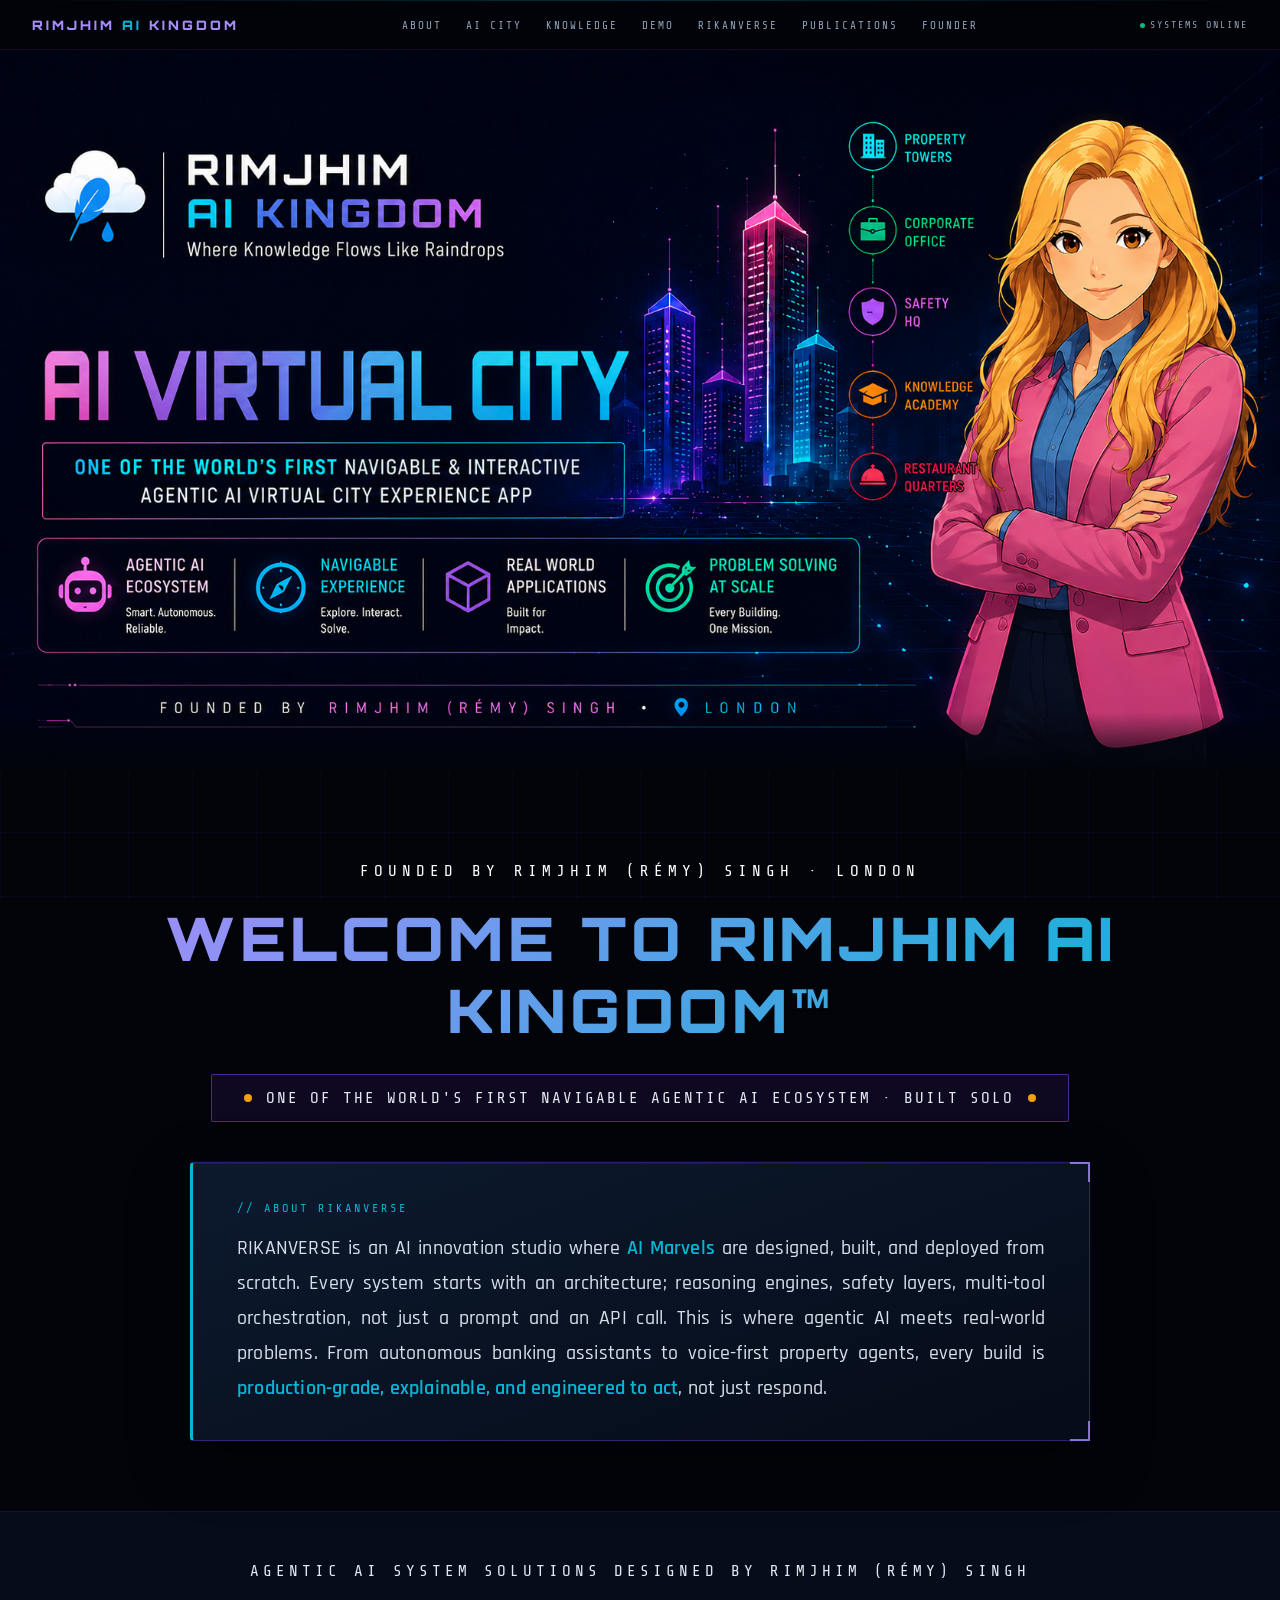
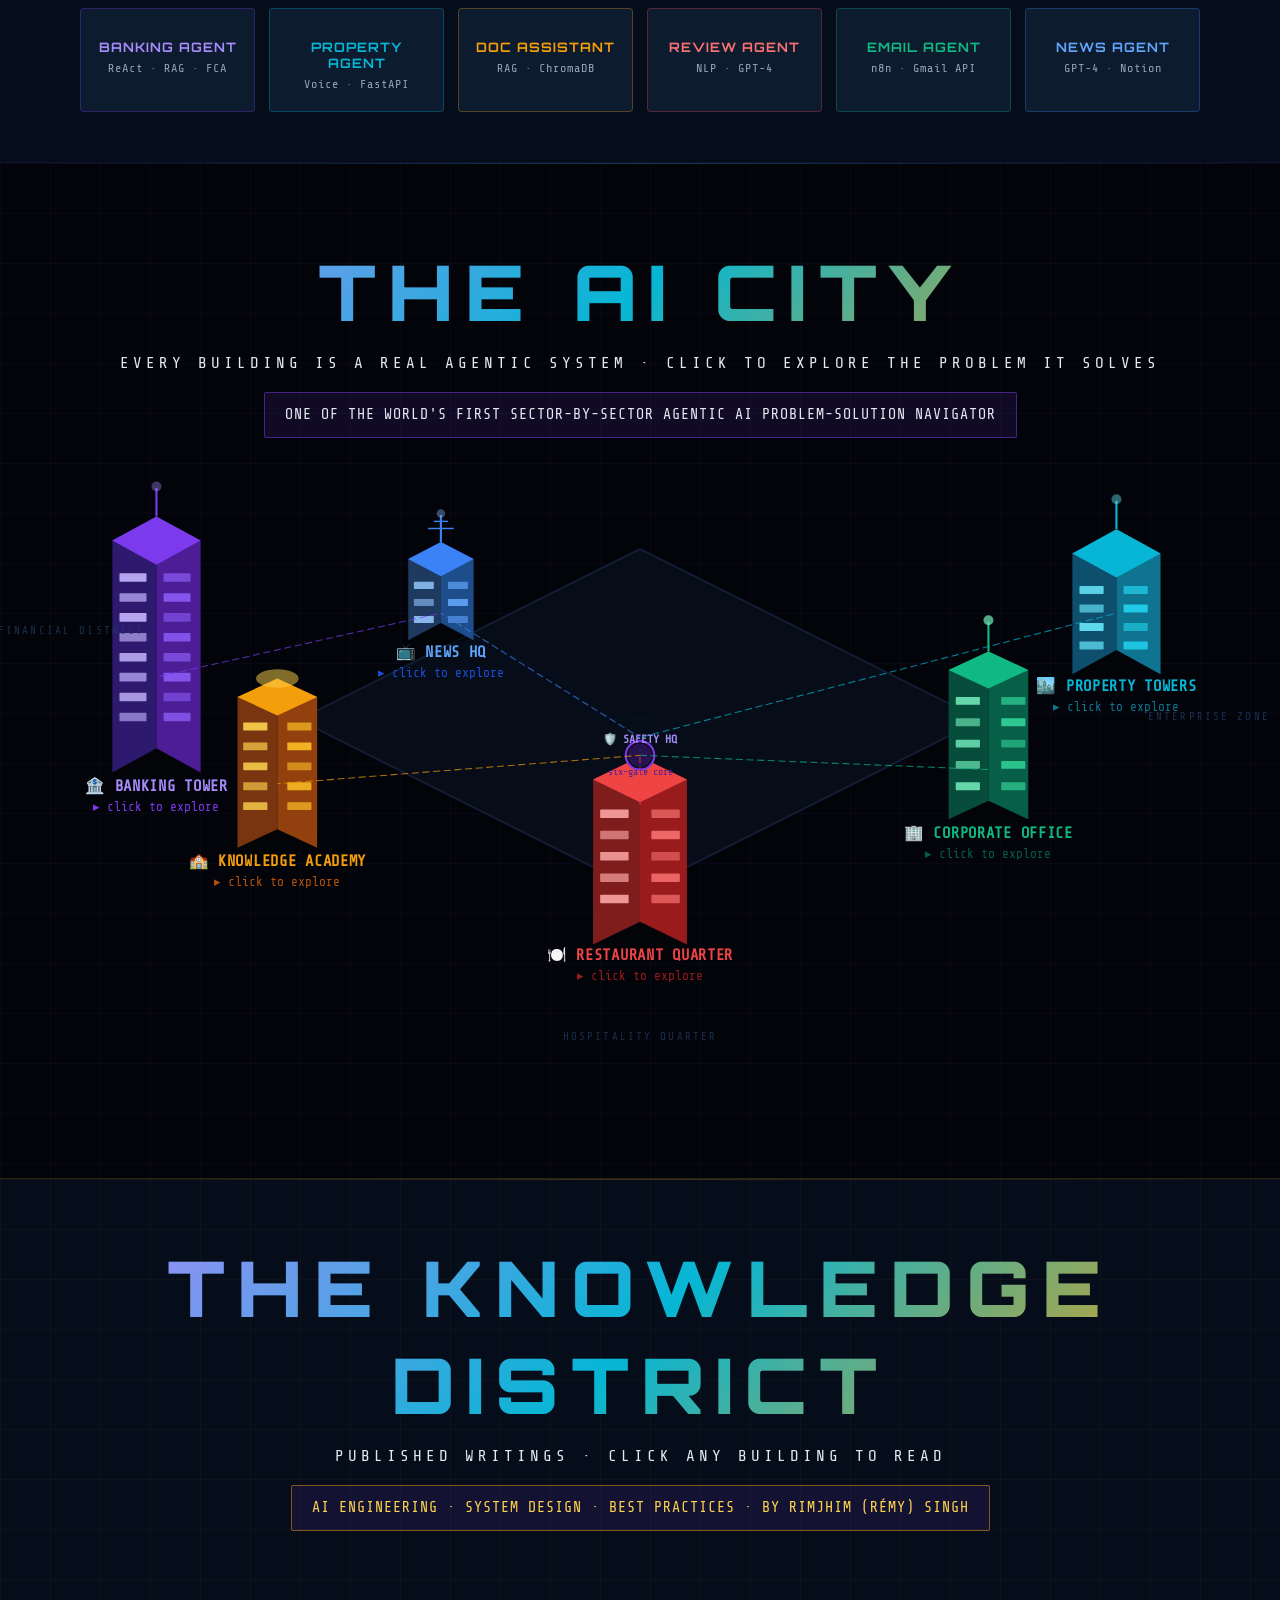
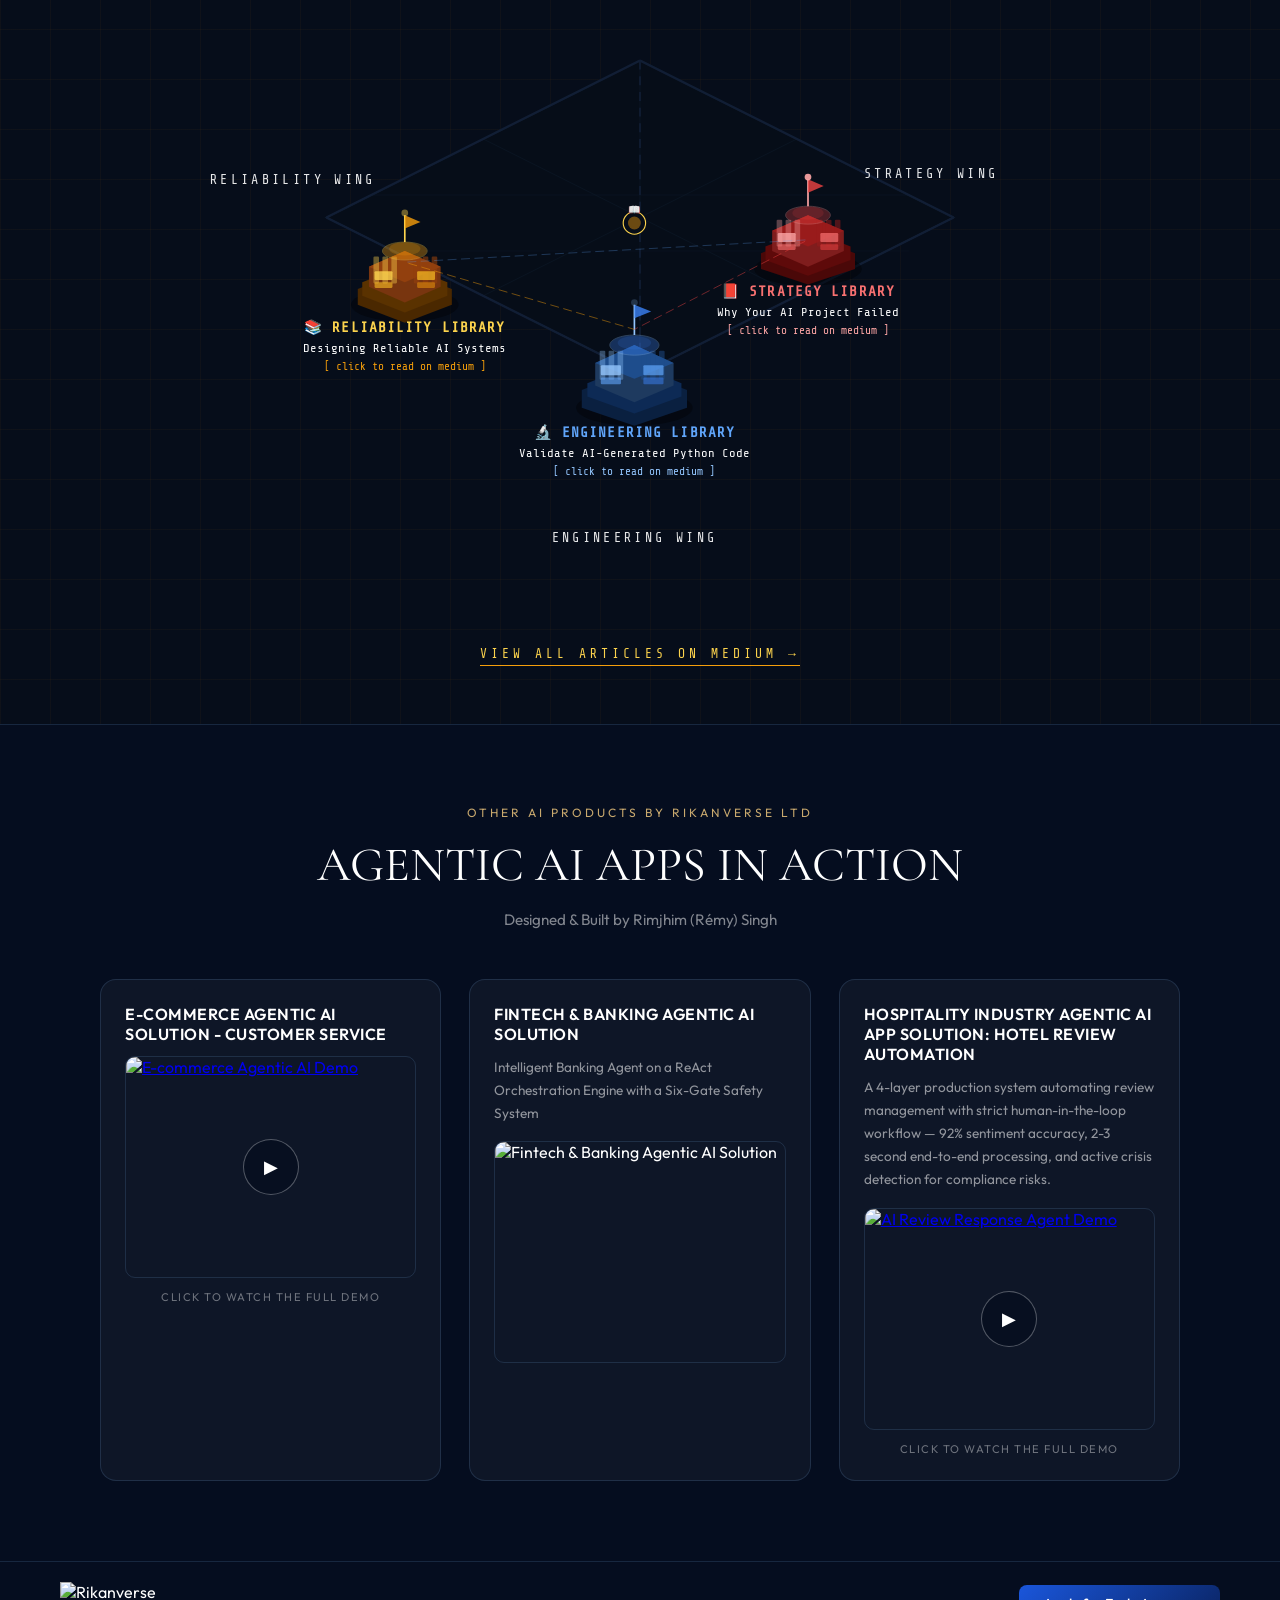
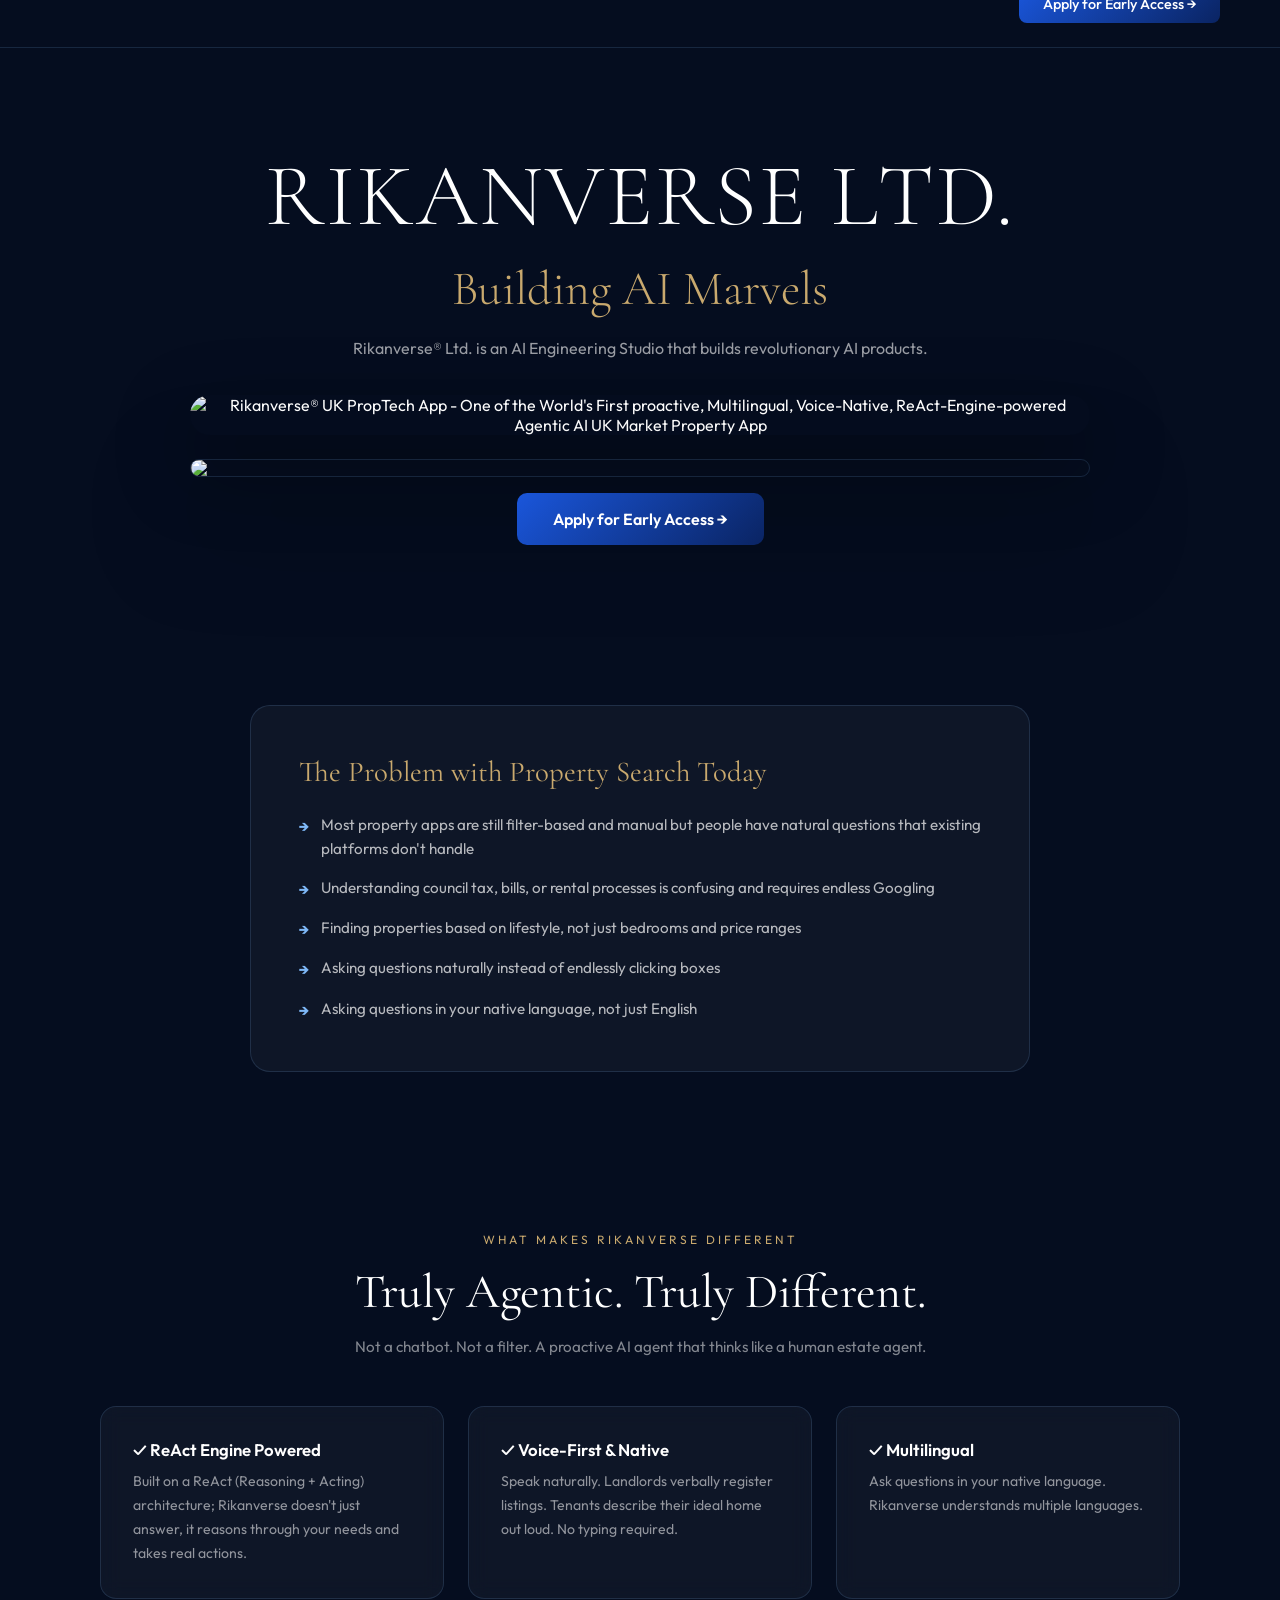
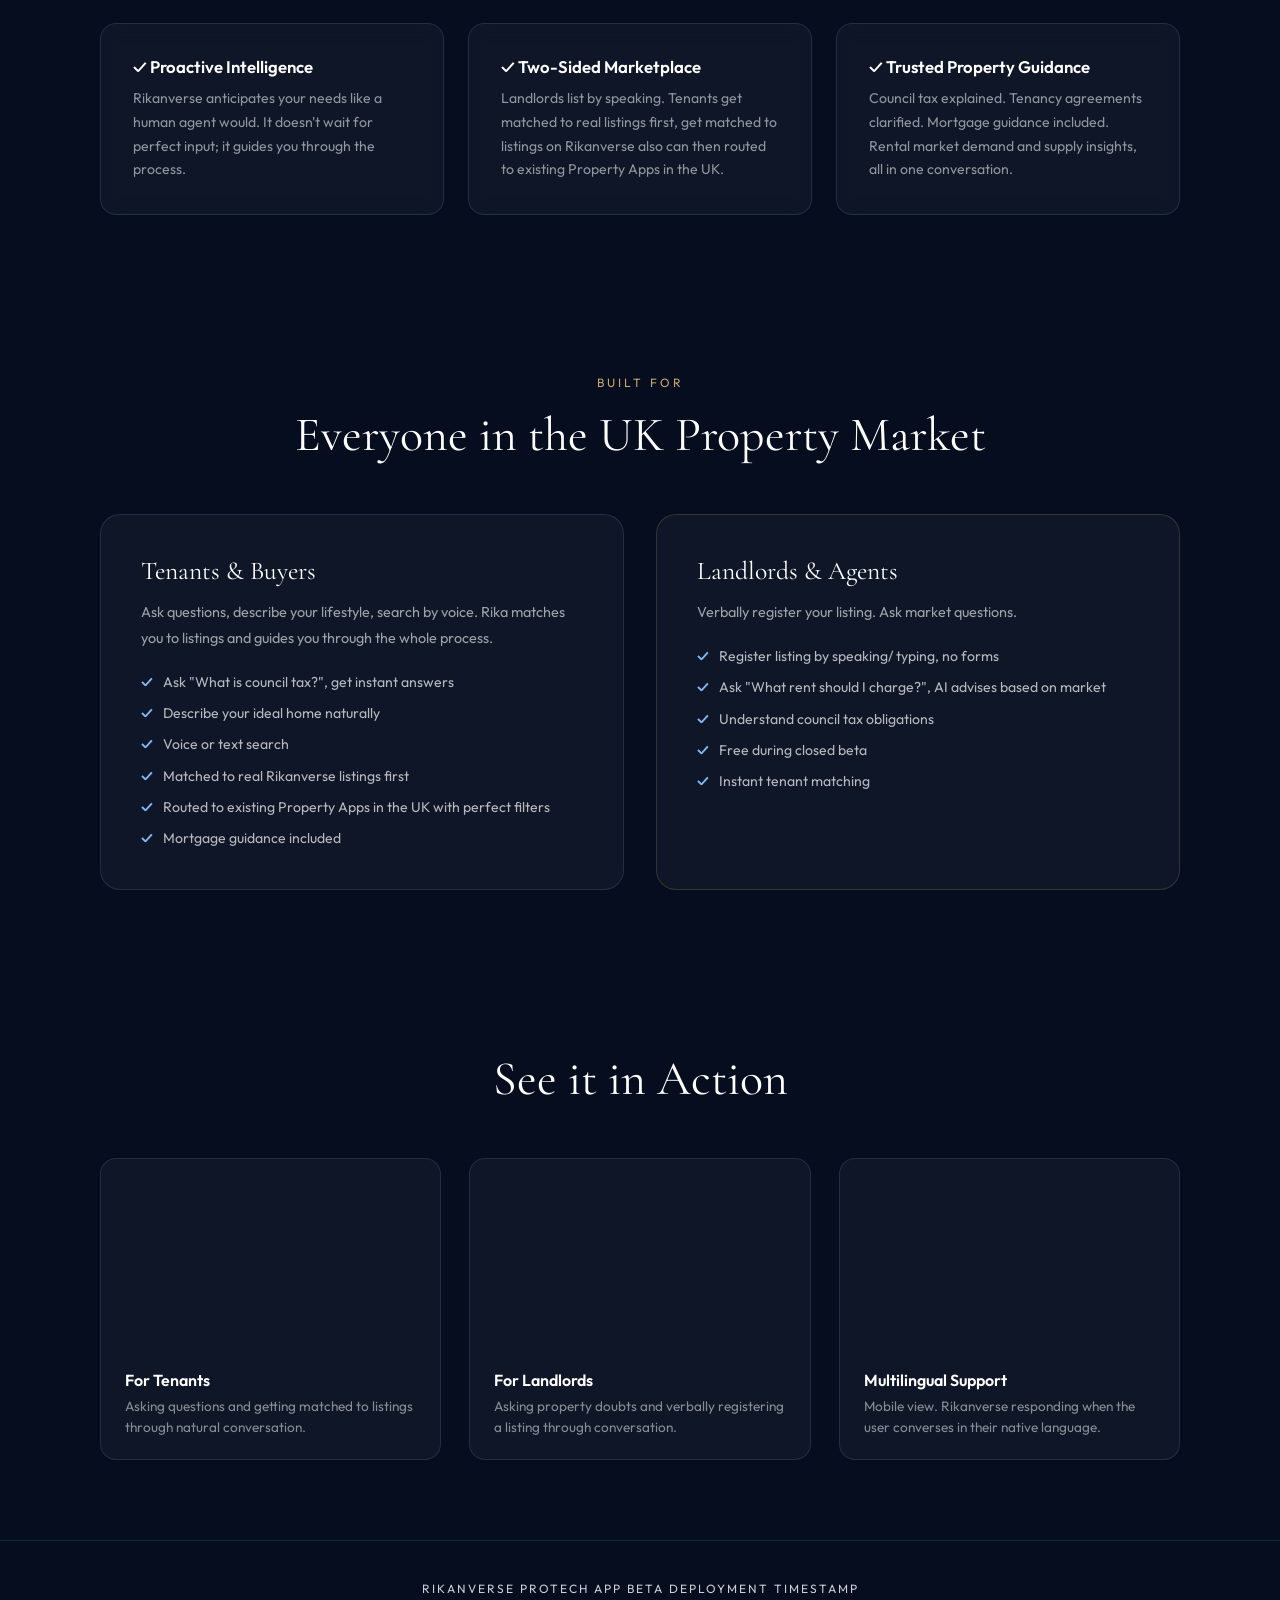
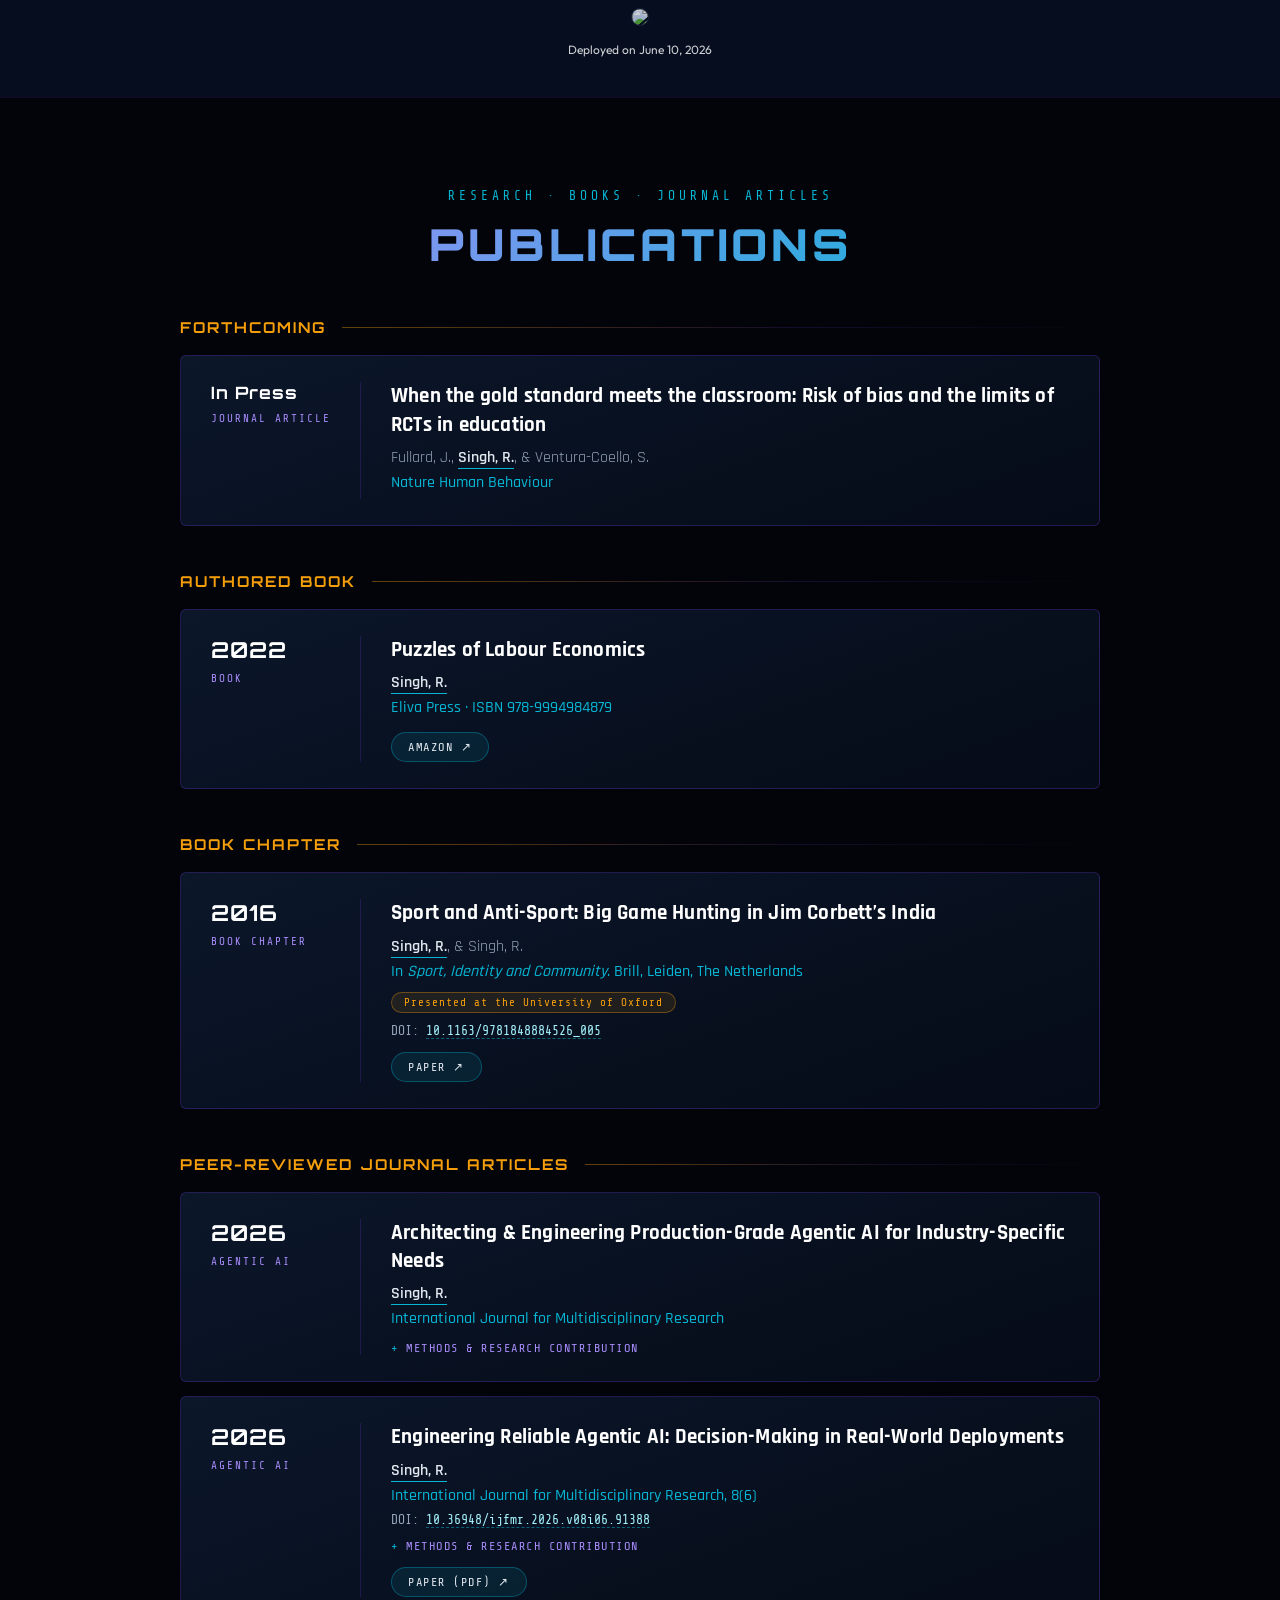
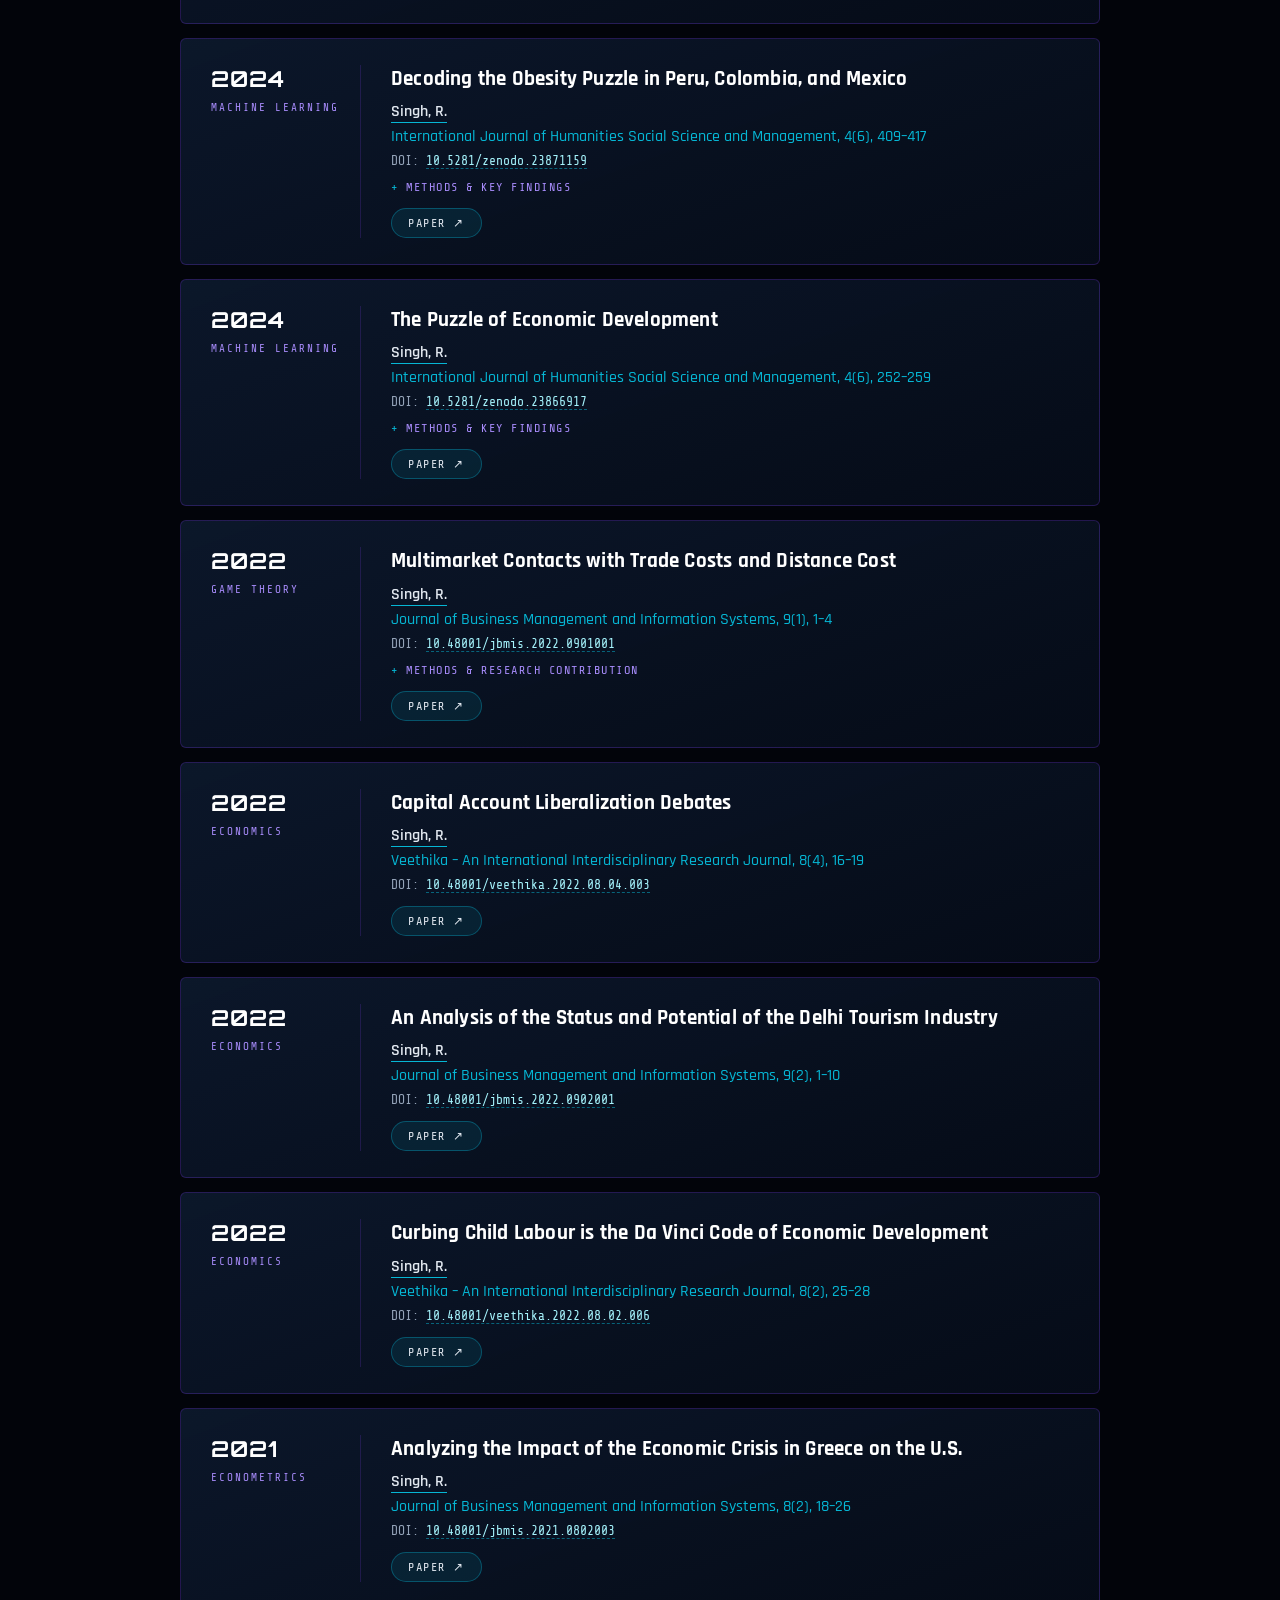
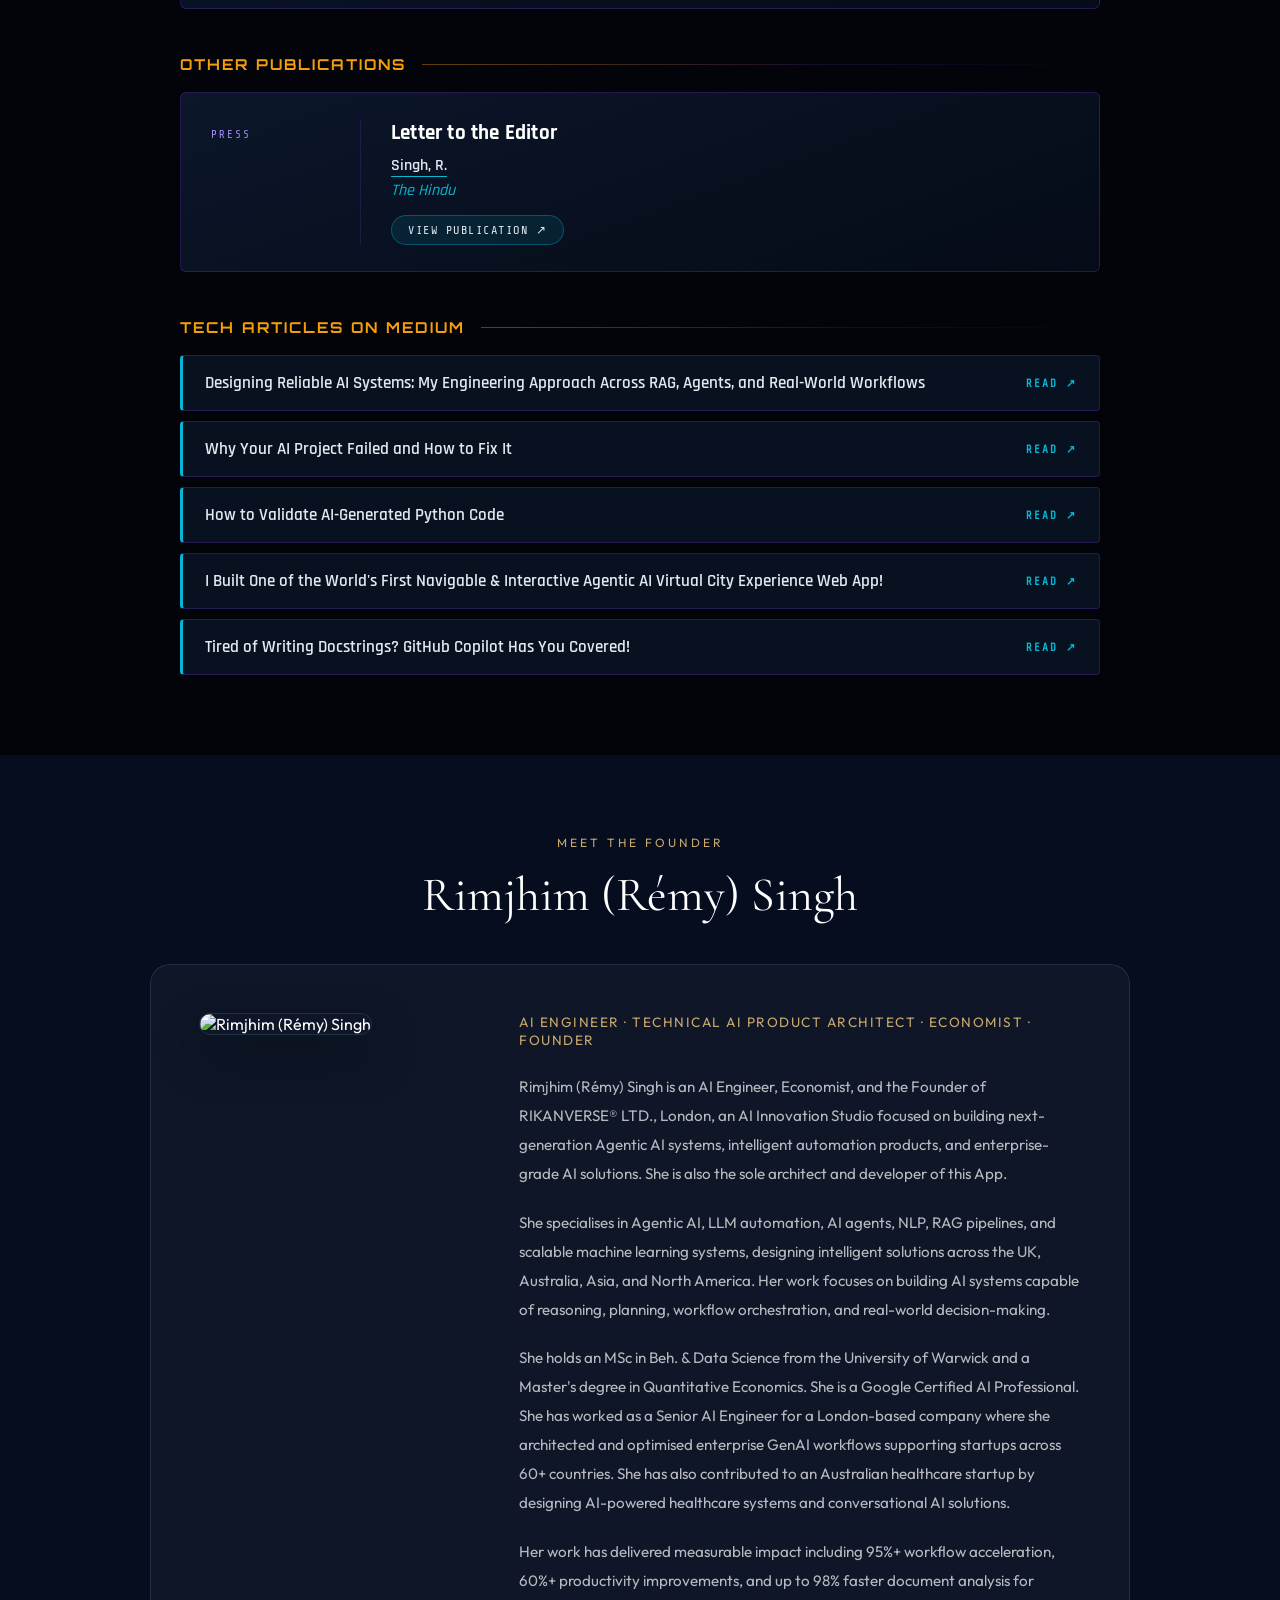
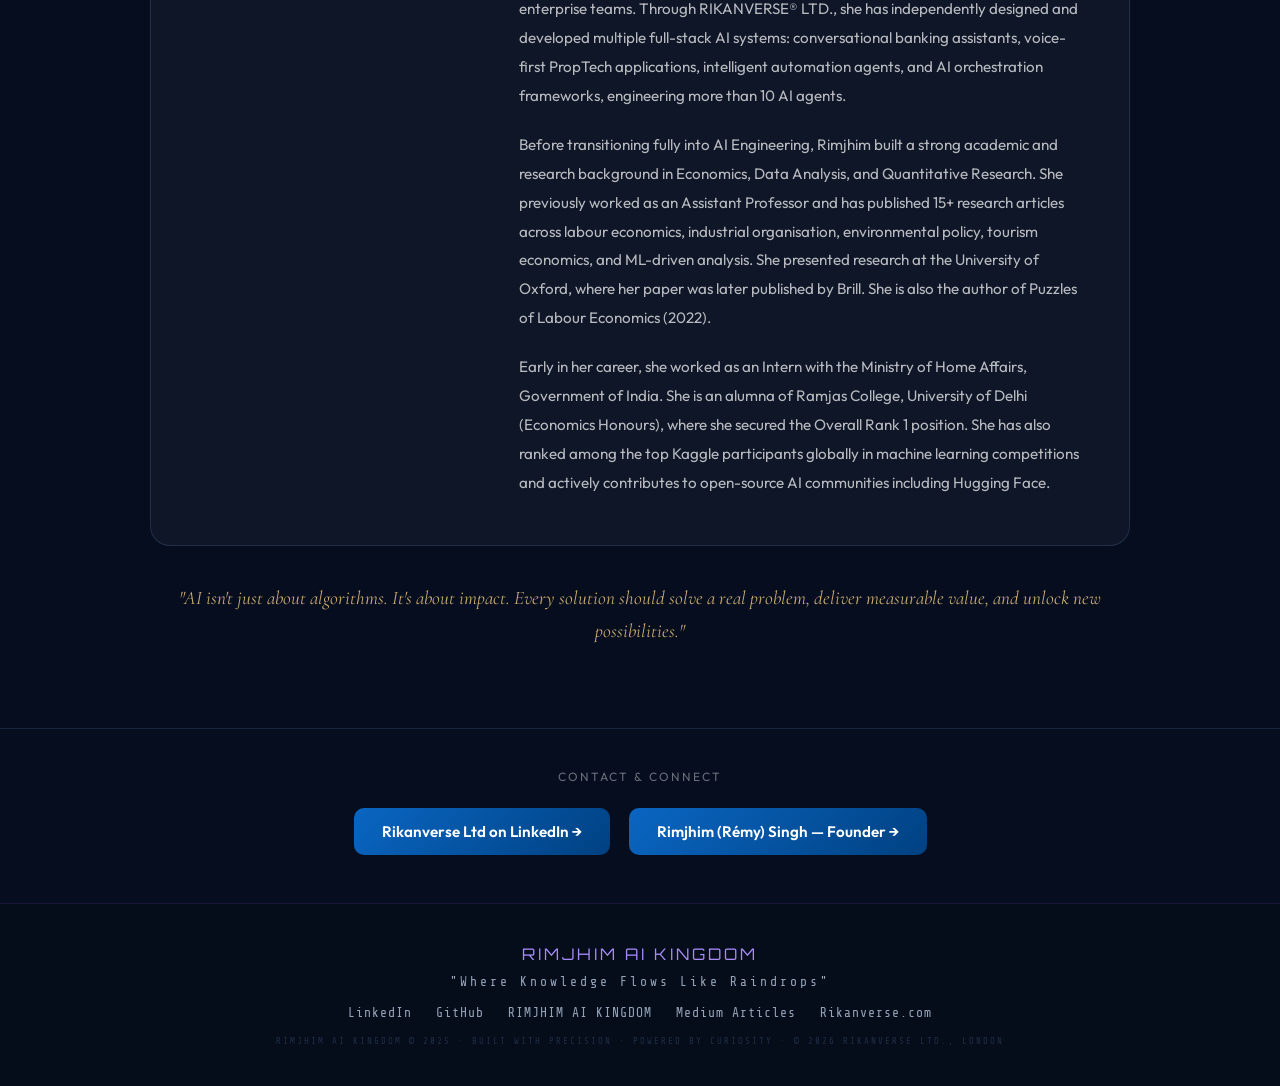
==== index.html @ 29397cad "Update index.html" ====
<!DOCTYPE html>
<html lang="en">
<head>
<script async src="https://www.googletagmanager.com/gtag/js?id=G-683D6SH4YB"></script>
<script>window.dataLayer=window.dataLayer||[];function gtag(){dataLayer.push(arguments);}gtag('js',new Date());gtag('config','G-683D6SH4YB');</script>
<meta charset="UTF-8">
<meta name="viewport" content="width=device-width, initial-scale=1.0">
<meta name="description" content="RIMJHIM AI KINGDOM — One of the World's First Navigable Agentic AI Ecosystem. Built by Rimjhim (Rémy) Singh, London.">
<meta name="keywords" content="AI Engineer, Agentic AI, LLM, RAG, AI Agents, London, ReAct">
<meta name="author" content="Rimjhim Singh">
<!-- Open Graph / Link Preview -->
<meta property="og:type" content="website">
<meta property="og:url" content="https://rimjhimaikingdom.com">
<meta property="og:title" content="RIMJHIM AI KINGDOM | One of the World's First Navigable Agentic AI Ecosystem">
<meta property="og:description" content="One of the World's First Sector-by-Sector Agentic AI Problem-Solution Navigator. Built solo by Rimjhim (Rémy) Singh, London.">
<meta property="og:image" content="https://rimjhimaikingdom.com/banner2.png">
<meta property="og:image:width" content="1200">
<meta property="og:image:height" content="630">
<!-- Twitter Card -->
<meta name="twitter:card" content="summary_large_image">
<meta name="twitter:title" content="RIMJHIM AI KINGDOM | One of the World's First Navigable Agentic AI Ecosystem">
<meta name="twitter:description" content="One of the First World's First Sector-by-Sector Agentic AI Problem-Solution Navigator. Built solo by Rimjhim (Rémy) Singh, London.">
<meta name="twitter:image" content="https://rimjhimaikingdom.com/banner2.png">
<title>RIMJHIM AI KINGDOM | One of the First World's First Navigable Agentic AI Ecosystem</title>
<link rel="preconnect" href="https://fonts.googleapis.com">
<link rel="preconnect" href="https://fonts.gstatic.com" crossorigin>
<link href="https://fonts.googleapis.com/css2?family=Orbitron:wght@400;700;900&family=Rajdhani:wght@300;400;500;600&family=Share+Tech+Mono&display=swap" rel="stylesheet">
<link href="https://fonts.googleapis.com/css2?family=Cormorant+Garamond:wght@300;400;600&family=Outfit:wght@300;400;500;600;700&display=swap" rel="stylesheet">
<style>
:root {
  --void:#02040a; --deep:#060d1a; --surface:#0d1b2e; --panel:#0f1e35;
  --accent:#7c3aed; --accent2:#06b6d4; --accent3:#f59e0b;
  --glow:#a78bfa; --success:#10b981; --danger:#ef4444;
  --text:#ffffff; --muted:#94a3b8; --border:rgba(124,58,237,.2);
  --grid:rgba(124,58,237,.06);
}
*{margin:0;padding:0;box-sizing:border-box;}
html{scroll-behavior:smooth;}
body{background:var(--void);color:var(--text);font-family:'Rajdhani',sans-serif;overflow-x:hidden;cursor:default;}

/* ── SCROLLBAR ── */
::-webkit-scrollbar{width:3px;}
::-webkit-scrollbar-thumb{background:var(--accent);border-radius:2px;}

/* ── SCANLINE ── */
.scanline{position:fixed;top:0;left:0;right:0;height:1px;background:linear-gradient(90deg,transparent,var(--accent2),transparent);opacity:.25;z-index:999;pointer-events:none;animation:scan 10s linear infinite;}
@keyframes scan{from{top:0}to{top:100%}}

/* ── GRID OVERLAY ── */
.grid-overlay{position:fixed;top:0;left:0;width:100%;height:100%;background-image:linear-gradient(var(--grid) 1px,transparent 1px),linear-gradient(90deg,var(--grid) 1px,transparent 1px);background-size:64px 64px;z-index:0;pointer-events:none;}

/* ── NAV ── */
nav{position:fixed;top:0;left:0;right:0;z-index:100;padding:14px 32px;display:flex;align-items:center;justify-content:space-between;background:rgba(2,4,10,.92);border-bottom:1px solid rgba(124,58,237,.15);backdrop-filter:blur(8px);}
.nav-logo{font-family:'Orbitron',monospace;font-size:13px;font-weight:900;letter-spacing:3px;color:var(--glow);text-decoration:none;}
.nav-logo span{color:var(--accent2);}
.nav-links{display:flex;gap:24px;list-style:none;}
.nav-links a{font-family:'Share Tech Mono',monospace;font-size:11px;letter-spacing:2px;color:var(--muted);text-decoration:none;transition:color .2s;}
.nav-links a:hover{color:var(--accent2);}
.nav-status{font-family:'Share Tech Mono',monospace;font-size:10px;color:var(--muted);letter-spacing:2px;}
.dot{display:inline-block;width:5px;height:5px;background:var(--success);border-radius:50%;margin-right:5px;animation:blink 2s infinite;}
@keyframes blink{0%,100%{opacity:1}50%{opacity:.3}}

/* ── HERO BANNER ── */
.hero{position:relative;margin-top:52px;width:100%;overflow:hidden;z-index:1;}
.hero img{width:100%;height:auto;display:block;}
.hero-overlay{position:absolute;bottom:0;left:0;right:0;height:60px;background:linear-gradient(transparent,var(--void));}

/* ── BASE ── */
.section{position:relative;z-index:10;padding:80px 0;}
.container{max-width:1200px;margin:0 auto;padding:0 40px;}

/* ── INTRO ── */
.intro-section{background:var(--void);padding:90px 0 70px;}
.intro-eyebrow{font-family:'Share Tech Mono',monospace;font-size:16px;letter-spacing:5px;color:#ffffff;text-align:center;margin-bottom:22px;}
.intro-title{font-family:'Orbitron',monospace;font-size:clamp(32px,5vw,60px);font-weight:900;letter-spacing:4px;text-align:center;background:linear-gradient(135deg,var(--glow),var(--accent2));-webkit-background-clip:text;-webkit-text-fill-color:transparent;background-clip:text;margin-bottom:28px;line-height:1.2;}
.world-first-badge{display:flex;align-items:center;justify-content:center;margin:0 auto 40px;}
.wfb-inner{display:inline-flex;align-items:center;gap:14px;padding:14px 32px;border:1px solid rgba(124,58,237,.6);border-radius:2px;background:rgba(124,58,237,.1);}
.wfb-label{font-family:'Share Tech Mono',monospace;font-size:clamp(10px,1.8vw,16px);letter-spacing:2px;color:#e2e8f0;text-align:center;}
.wfb-dot{width:8px;height:8px;border-radius:50%;background:var(--accent3);animation:blink 1.5s infinite;}
.intro-body{position:relative;max-width:900px;margin:0 auto;text-align:left;padding:38px 44px 34px;background:linear-gradient(160deg,rgba(15,30,53,.85),rgba(6,13,26,.9));border:1px solid rgba(124,58,237,.35);border-left:3px solid var(--accent2);border-radius:4px;box-shadow:0 0 0 1px rgba(6,182,212,.05),0 20px 60px rgba(0,0,0,.45),inset 0 1px 0 rgba(255,255,255,.04);}
.intro-body::before,.intro-body::after{content:'';position:absolute;width:18px;height:18px;border-color:var(--glow);border-style:solid;opacity:.8;}
.intro-body::before{top:-1px;right:-1px;border-width:2px 2px 0 0;}
.intro-body::after{bottom:-1px;right:-1px;border-width:0 2px 2px 0;}
.intro-body-label{display:block;font-family:'Share Tech Mono',monospace;font-size:12px;letter-spacing:3px;color:var(--accent2);margin-bottom:16px;text-transform:uppercase;}
.intro-body p{font-family:'Rajdhani',sans-serif;font-size:20px;font-weight:500;line-height:1.75;letter-spacing:.2px;color:#d6dee9;margin:0;text-align:justify;text-justify:inter-word;hyphens:none;}
.intro-body p strong{color:var(--accent2);font-weight:600;}
@media(max-width:640px){.intro-body{padding:26px 20px 24px;}.intro-body p{font-size:17px;line-height:1.7;text-align:left;hyphens:none;}}

/* ── AGENTS ROW ── */
.agents-row-section{background:var(--deep);padding:50px 0;border-top:1px solid rgba(124,58,237,.1);border-bottom:1px solid rgba(124,58,237,.1);}
.agents-row-title{font-family:'Share Tech Mono',monospace;font-size:16px;letter-spacing:4px;color:#e2e8f0;text-align:center;margin-bottom:28px;text-transform:uppercase;}
.agents-row{display:grid;grid-template-columns:repeat(6,1fr);gap:14px;}
@media(max-width:900px){.agents-row{grid-template-columns:repeat(3,1fr);}}
@media(max-width:480px){.agents-row{grid-template-columns:repeat(2,1fr);}}
.agent-pill{background:var(--surface);border:1px solid rgba(255,255,255,.1);border-radius:4px;padding:20px 14px;text-align:center;transition:transform .2s,border-color .2s;}
.agent-pill:hover{transform:translateY(-5px);}
.agent-pill-icon{font-size:28px;margin-bottom:10px;display:block;}
.agent-pill-name{font-family:'Orbitron',monospace;font-size:13px;font-weight:700;letter-spacing:1px;margin-bottom:6px;display:block;}
.agent-pill-stack{font-family:'Share Tech Mono',monospace;font-size:12px;color:#94a3b8;letter-spacing:1px;display:block;}
.ap-bank{border-color:rgba(124,58,237,.3);} .ap-bank .agent-pill-name{color:var(--glow);}
.ap-prop{border-color:rgba(6,182,212,.3);}  .ap-prop .agent-pill-name{color:var(--accent2);}
.ap-doc {border-color:rgba(245,158,11,.3);}  .ap-doc  .agent-pill-name{color:var(--accent3);}
.ap-rest{border-color:rgba(239,68,68,.3);}   .ap-rest .agent-pill-name{color:#f87171;}
.ap-off {border-color:rgba(16,185,129,.3);}  .ap-off  .agent-pill-name{color:var(--success);}
.ap-news{border-color:rgba(59,130,246,.3);}  .ap-news .agent-pill-name{color:#60a5fa;}

/* ── AI CITY ── */
.city-section{background:var(--void);padding:0;position:relative;overflow:hidden;}
.city-bg-grid{position:absolute;top:0;left:0;width:100%;height:100%;background-image:linear-gradient(var(--grid) 1px,transparent 1px),linear-gradient(90deg,var(--grid) 1px,transparent 1px);background-size:50px 50px;pointer-events:none;}
.city-scan{position:absolute;top:0;left:0;right:0;height:1px;background:linear-gradient(90deg,transparent,var(--accent2),transparent);opacity:.3;animation:scan 8s linear infinite;pointer-events:none;}
.city-content{position:relative;z-index:10;width:100%;padding:80px 0 60px;}
.city-head{text-align:center;margin-bottom:16px;padding:0 40px;}
.city-head h2{font-family:'Orbitron',monospace;font-size:clamp(22px,6vw,96px);font-weight:900;letter-spacing:clamp(2px,2vw,12px);background:linear-gradient(135deg,var(--glow),var(--accent2),var(--accent3));-webkit-background-clip:text;-webkit-text-fill-color:transparent;background-clip:text;margin-bottom:14px;}
.city-head p{font-family:'Share Tech Mono',monospace;font-size:clamp(10px,2vw,16px);color:#e2e8f0;letter-spacing:clamp(1px,1vw,4px);}
.city-claim-badge{display:flex;justify-content:center;margin:20px 0 40px;padding:0 16px;}
.ccb{font-family:'Share Tech Mono',monospace;font-size:clamp(9px,1.4vw,15px);letter-spacing:1px;color:#e2e8f0;padding:10px 20px;border:1px solid rgba(124,58,237,.5);background:rgba(124,58,237,.12);border-radius:2px;text-align:center;line-height:1.6;}

/* ISOMETRIC CITY SVG WRAPPER */
.city-svg-wrap{width:100%;overflow:visible;margin:0 auto;position:relative;}
.city-svg-wrap svg{width:100%;height:auto;display:block;}
.bld-g{cursor:pointer;}
.bld-g:hover{filter:brightness(1.35) drop-shadow(0 0 12px rgba(255,255,255,0.2));}

/* PROBLEM PANEL */
.problem-panel{display:none;max-width:1200px;margin:28px auto 0;background:var(--surface);border:1px solid rgba(124,58,237,.3);border-radius:4px;padding:36px;font-family:'Rajdhani',sans-serif;}
.problem-panel.open{display:block;animation:fadeUp .3s ease;}
@keyframes fadeUp{from{opacity:0;transform:translateY(10px)}to{opacity:1;transform:translateY(0)}}
.pp-header{display:flex;justify-content:space-between;align-items:flex-start;margin-bottom:24px;}
.pp-tag{font-family:'Share Tech Mono',monospace;font-size:13px;letter-spacing:3px;color:#94a3b8;margin-bottom:8px;}
.pp-title{font-family:'Orbitron',monospace;font-size:24px;font-weight:700;}
.pp-close{background:none;border:1px solid #94a3b8;color:#94a3b8;width:32px;height:32px;border-radius:2px;cursor:pointer;font-size:16px;display:flex;align-items:center;justify-content:center;flex-shrink:0;transition:all .2s;}
.pp-close:hover{border-color:var(--danger);color:var(--danger);}
.pp-grid{display:grid;grid-template-columns:1fr 1fr;gap:20px;}
@media(max-width:600px){.pp-grid{grid-template-columns:1fr;}}
.pp-box{padding:22px;border-radius:3px;}
.pp-box-prob{background:rgba(239,68,68,.07);border-left:3px solid var(--danger);}
.pp-box-sol {background:rgba(16,185,129,.07);border-left:3px solid var(--success);}
.pp-box-label{font-family:'Share Tech Mono',monospace;font-size:13px;letter-spacing:2px;margin-bottom:14px;}
.pp-box-label-prob{color:var(--danger);}
.pp-box-label-sol {color:var(--success);}
.pp-problem-list{list-style:none;}
.pp-problem-list li{font-size:17px;color:#e2e8f0;line-height:1.7;margin-bottom:10px;padding-left:20px;position:relative;}
.pp-problem-list li::before{content:'✕';position:absolute;left:0;color:var(--danger);font-size:13px;top:2px;}
.pp-sol-text{font-size:17px;color:#ffffff;line-height:1.9;}
.pp-stack{display:flex;flex-wrap:wrap;gap:8px;margin-top:16px;}
.pp-stack span{font-family:'Share Tech Mono',monospace;font-size:12px;padding:4px 12px;border-radius:2px;border:1px solid;letter-spacing:1px;}

/* ── DEMO ── */
.demo-section{background:var(--deep);padding:80px 0;border-top:1px solid rgba(124,58,237,.1);}
.section-eyebrow{font-family:'Share Tech Mono',monospace;font-size:14px;letter-spacing:4px;color:#ffffff;text-align:center;margin-bottom:12px;}
.section-title{font-family:'Orbitron',monospace;font-size:clamp(24px,4vw,40px);font-weight:700;letter-spacing:4px;text-align:center;color:#ffffff;margin-bottom:10px;}
.section-sub{font-family:'Rajdhani',sans-serif;font-size:20px;color:#e2e8f0;text-align:center;margin-bottom:40px;}
.demo-grid{display:grid;grid-template-columns:1fr 1fr;gap:24px;}
@media(max-width:640px){.demo-grid{grid-template-columns:1fr;}}
.demo-card{background:var(--surface);border:1px solid rgba(255,255,255,.08);border-radius:4px;overflow:hidden;transition:border-color .2s,box-shadow .2s;}
.demo-card:hover{border-color:rgba(126,179,214,.3);box-shadow:0 0 28px rgba(126,179,214,.08);}
.demo-card-inner{padding:20px;}
.demo-card-name{font-family:'Orbitron',monospace;font-size:16px;font-weight:700;letter-spacing:2px;color:#ffffff;margin-bottom:12px;}
.demo-card-desc{font-size:16px;color:#e2e8f0;line-height:1.8;margin-bottom:16px;}
.demo-thumb{position:relative;display:block;background:var(--panel);border-radius:2px;overflow:hidden;cursor:pointer;}
.demo-thumb img{width:100%;height:auto;display:block;transition:transform .3s;}
.demo-thumb:hover img{transform:scale(1.02);}
.demo-play{position:absolute;top:50%;left:50%;transform:translate(-50%,-50%);width:64px;height:64px;border-radius:50%;background:rgba(0,0,0,.7);display:flex;align-items:center;justify-content:center;font-size:24px;color:white;transition:background .3s;}
.demo-thumb:hover .demo-play{background:rgba(124,58,237,.8);}
.demo-caption{font-family:'Share Tech Mono',monospace;font-size:12px;letter-spacing:2px;color:#94a3b8;text-align:center;margin-top:12px;}

/* ── FOUNDER ── */
.founder-section{background:var(--void);padding:80px 0;border-top:1px solid rgba(124,58,237,.1);}
.founder-grid{display:grid;grid-template-columns:300px 1fr;gap:50px;align-items:start;margin-top:48px;}
@media(max-width:768px){
  .founder-grid{grid-template-columns:1fr;}
  .founder-photo{position:static!important;max-width:180px;margin:0 auto 28px;}
}
.founder-photo{position:static;}
.founder-photo img{width:100%;border-radius:4px;border:1px solid rgba(124,58,237,.3);display:block;}
.founder-bio h3{font-family:'Orbitron',monospace;font-size:26px;font-weight:700;letter-spacing:2px;color:#ffffff;margin-bottom:8px;}
.founder-title{font-family:'Share Tech Mono',monospace;font-size:14px;letter-spacing:2px;color:var(--accent2);margin-bottom:26px;}
.founder-bio p{font-size:17px;line-height:2;color:#e2e8f0;margin-bottom:18px;}
.founder-quote{border-left:3px solid var(--accent);padding:16px 24px;margin:26px 0;background:rgba(124,58,237,.08);border-radius:0 4px 4px 0;}
.founder-quote p{font-size:17px;line-height:1.9;color:#e2e8f0;font-style:italic;margin:0;}
.founder-links{display:flex;gap:14px;margin-top:24px;flex-wrap:wrap;}
.founder-link{font-family:'Share Tech Mono',monospace;font-size:13px;letter-spacing:2px;padding:10px 22px;border:1px solid rgba(124,58,237,.5);color:var(--glow);text-decoration:none;border-radius:2px;transition:all .2s;}
.founder-link:hover{background:rgba(124,58,237,.15);border-color:var(--accent);}

/* ── KNOWLEDGE DISTRICT ── */
.kd-section{background:var(--deep);position:relative;overflow:hidden;border-top:1px solid rgba(245,158,11,.15);}
.kd-bg-grid{position:absolute;top:0;left:0;width:100%;height:100%;background-image:linear-gradient(rgba(245,158,11,.04) 1px,transparent 1px),linear-gradient(90deg,rgba(245,158,11,.04) 1px,transparent 1px);background-size:50px 50px;pointer-events:none;}
.kd-scan{position:absolute;top:0;left:0;right:0;height:1px;background:linear-gradient(90deg,transparent,#f59e0b,transparent);opacity:.2;animation:scan 12s linear infinite;pointer-events:none;}
.kd-inner{position:relative;z-index:10;max-width:100%;margin:0 auto;padding:0 24px;}
.kd-svg-wrap{width:100%;max-width:1400px;margin:0 auto;}
.kd-svg-wrap svg{width:100%;height:auto;overflow:visible;}
.kd-grid{display:grid;grid-template-columns:repeat(3,1fr);gap:24px;}
@media(max-width:900px){.kd-grid{grid-template-columns:1fr 1fr;}}
@media(max-width:560px){.kd-grid{grid-template-columns:1fr;}}
.kd-exhibit{background:var(--surface);border:1px solid rgba(255,255,255,.06);border-radius:4px;overflow:hidden;transition:transform .3s,border-color .3s,box-shadow .3s;display:flex;flex-direction:column;}
.kd-exhibit:hover{transform:translateY(-6px);border-color:rgba(245,158,11,.3);box-shadow:0 0 30px rgba(245,158,11,.08);}
.kd-exhibit-top{display:flex;align-items:center;justify-content:space-between;padding:14px 16px 0;}
.kd-number{font-family:'Orbitron',monospace;font-size:28px;font-weight:900;color:rgba(245,158,11,.2);line-height:1;}
.kd-category{font-family:'Share Tech Mono',monospace;font-size:9px;letter-spacing:2px;padding:3px 8px;border-radius:2px;border:1px solid;}
.kd-img-link{display:block;position:relative;overflow:hidden;margin:12px 16px 0;border-radius:3px;}
.kd-img{width:100%;height:180px;object-fit:cover;object-position:top;display:block;transition:transform .4s;}
.kd-exhibit:hover .kd-img{transform:scale(1.04);}
.kd-img-overlay{position:absolute;inset:0;background:rgba(2,4,10,.7);display:flex;align-items:center;justify-content:center;opacity:0;transition:opacity .3s;}
.kd-exhibit:hover .kd-img-overlay{opacity:1;}
.kd-read{font-family:'Share Tech Mono',monospace;font-size:11px;letter-spacing:3px;color:#fcd34d;}
.kd-exhibit-body{padding:16px;flex:1;display:flex;flex-direction:column;}
.kd-title{font-family:'Orbitron',monospace;font-size:13px;font-weight:700;letter-spacing:.5px;color:var(--text);line-height:1.4;margin-bottom:6px;}
.kd-sub{font-family:'Share Tech Mono',monospace;font-size:9px;letter-spacing:1px;color:#475569;margin-bottom:10px;}
.kd-desc{font-size:13px;color:#64748b;line-height:1.7;margin-bottom:16px;flex:1;}
.kd-btn{font-family:'Share Tech Mono',monospace;font-size:10px;letter-spacing:2px;padding:7px 14px;border:1px solid;text-decoration:none;border-radius:2px;display:inline-block;transition:all .2s;align-self:flex-start;}
.kd-btn:hover{background:rgba(245,158,11,.1);}

footer{background:var(--deep);border-top:1px solid rgba(124,58,237,.15);padding:40px 0;text-align:center;}
.footer-logo{font-family:'Orbitron',monospace;font-size:16px;letter-spacing:3px;color:var(--glow);margin-bottom:10px;}
.footer-tagline{font-family:'Share Tech Mono',monospace;font-size:13px;letter-spacing:3px;color:#94a3b8;margin-bottom:16px;}
.footer-links{display:flex;gap:24px;justify-content:center;flex-wrap:wrap;}
.footer-links a{font-family:'Share Tech Mono',monospace;font-size:13px;color:#94a3b8;text-decoration:none;letter-spacing:1px;transition:color .2s;}
.footer-links a:hover{color:var(--accent2);}


/* ══════════════════════════════════════════
   RIKANVERSE SECTION (merged from rikanverse.com)
   All styles scoped under .rkv so they never clash
   ══════════════════════════════════════════ */
.rkv{--navy:#050d1f;--blue:#1a56db;--blue-light:#7eb8f7;--gold:#c9a96e;--white:#ffffff;--glass:rgba(255,255,255,0.04);--border:rgba(126,184,247,0.15);
  position:relative;z-index:10;background:var(--navy);color:var(--white);font-family:'Outfit',sans-serif;border-top:1px solid var(--border);scroll-margin-top:52px;}
.rkv-topbar{display:flex;justify-content:space-between;align-items:center;gap:16px;flex-wrap:wrap;padding:20px 60px;border-bottom:1px solid var(--border);}
.rkv-nav-cta{background:linear-gradient(135deg,var(--blue),#0a2463);color:#fff;padding:10px 24px;border-radius:8px;text-decoration:none;font-size:.9rem;font-weight:500;}
.rkv-btn-primary{background:linear-gradient(135deg,var(--blue),#0a2463);color:#fff;padding:16px 36px;border-radius:10px;text-decoration:none;font-weight:600;font-size:1rem;display:inline-block;transition:opacity .2s,transform .2s;}
.rkv-btn-primary:hover{opacity:.9;transform:translateY(-2px);}
.rkv-problem{padding:80px 60px;max-width:900px;margin:0 auto;}
.rkv-problem-box{background:var(--glass);border:1px solid var(--border);border-radius:20px;padding:48px;}
.rkv-problem-box h3{font-family:'Cormorant Garamond',serif;font-size:1.8rem;font-weight:400;margin-bottom:24px;color:var(--gold);}
.rkv-problem-list{list-style:none;display:flex;flex-direction:column;gap:14px;}
.rkv-problem-list li{display:flex;align-items:flex-start;gap:12px;font-size:.95rem;color:rgba(255,255,255,.7);line-height:1.6;}
.rkv-problem-list li::before{content:'→';color:var(--blue-light);font-weight:700;flex-shrink:0;margin-top:2px;}
.rkv-features{padding:80px 60px;max-width:1200px;margin:0 auto;}
.rkv-section-label,.rkv-section-eyebrow{text-align:center;color:var(--gold);font-size:.75rem;letter-spacing:3px;text-transform:uppercase;margin-bottom:16px;}
.rkv-section-title{text-align:center;font-family:'Cormorant Garamond',serif;font-size:clamp(2rem,4vw,3rem);font-weight:400;margin-bottom:16px;}
.rkv-section-sub{text-align:center;color:rgba(255,255,255,.5);font-size:.95rem;margin-bottom:50px;max-width:600px;margin-left:auto;margin-right:auto;}
.rkv-features-grid{display:grid;grid-template-columns:repeat(auto-fit,minmax(280px,1fr));gap:24px;}
.rkv-feature-card{background:var(--glass);border:1px solid var(--border);border-radius:16px;padding:32px;backdrop-filter:blur(10px);transition:border-color .3s,transform .3s;}
.rkv-feature-card:hover{border-color:rgba(126,184,247,.4);transform:translateY(-4px);}
.rkv-feature-card h3{font-size:1.05rem;font-weight:600;margin-bottom:10px;}
.rkv-feature-card p{font-size:.88rem;color:rgba(255,255,255,.55);line-height:1.7;}
.rkv-for-who{padding:80px 60px;max-width:1200px;margin:0 auto;}
.rkv-who-grid{display:grid;grid-template-columns:1fr 1fr;gap:32px;margin-top:50px;}
.rkv-who-card{background:var(--glass);border:1px solid var(--border);border-radius:20px;padding:40px;}
.rkv-who-card.rkv-landlord{border-color:rgba(201,169,110,.2);}
.rkv-who-card h3{font-family:'Cormorant Garamond',serif;font-size:1.6rem;font-weight:400;margin-bottom:14px;}
.rkv-who-card p{color:rgba(255,255,255,.6);line-height:1.8;margin-bottom:20px;font-size:.9rem;}
.rkv-who-list{list-style:none;display:flex;flex-direction:column;gap:10px;}
.rkv-who-list li{display:flex;align-items:flex-start;gap:10px;font-size:.88rem;color:rgba(255,255,255,.7);line-height:1.5;}
.rkv-who-list li::before{content:'✓';color:var(--blue-light);font-weight:700;flex-shrink:0;}
.rkv-founder-box{display:flex;gap:40px;align-items:flex-start;}
.rkv-founder-photo{flex:0 0 280px;}
.rkv-founder-photo img{width:100%;border-radius:16px;border:1px solid var(--border);box-shadow:0 20px 50px rgba(0,0,0,.4);object-fit:cover;}
.rkv-founder-text{flex:1;}
.rkv-demos{padding:80px 60px;max-width:1200px;margin:0 auto;}
.rkv-demos-grid,.rkv-demo-grid{display:grid;grid-template-columns:repeat(auto-fit,minmax(320px,1fr));gap:28px;margin-top:50px;}
.rkv-demo-card{background:var(--glass);border:1px solid var(--border);border-radius:16px;overflow:hidden;}
.rkv-demo-video{position:relative;padding-bottom:56.25%;height:0;overflow:hidden;}
.rkv-demo-video iframe{position:absolute;top:0;left:0;width:100%;height:100%;border:none;}
.rkv-demo-info{padding:20px 24px;}
.rkv-demo-info h3{font-size:1rem;font-weight:600;margin-bottom:6px;}
.rkv-demo-info p{font-size:.85rem;color:rgba(255,255,255,.5);line-height:1.6;}
.rkv-demo-section{padding:80px 60px;max-width:1200px;margin:0 auto;}
.rkv-container{width:100%;}
.rkv-demo-card-inner{padding:24px;}
.rkv-demo-card-name{font-size:1rem;font-weight:600;letter-spacing:.5px;margin-bottom:12px;text-transform:uppercase;}
.rkv-demo-card-desc{font-size:.85rem;color:rgba(255,255,255,.55);line-height:1.7;margin-bottom:16px;}
.rkv-demo-thumb{display:block;position:relative;border-radius:10px;overflow:hidden;border:1px solid var(--border);}
.rkv-demo-thumb img{display:block;width:100%;height:220px;object-fit:cover;}
.rkv-demo-play{position:absolute;top:50%;left:50%;transform:translate(-50%,-50%);width:56px;height:56px;background:rgba(5,13,31,.7);border:1px solid rgba(255,255,255,.3);border-radius:50%;display:flex;align-items:center;justify-content:center;font-size:1.1rem;color:#fff;transition:background .2s,transform .2s;}
.rkv-demo-thumb:hover .rkv-demo-play{background:var(--blue);transform:translate(-50%,-50%) scale(1.08);}
.rkv-demo-caption{text-align:center;font-size:.7rem;letter-spacing:1.5px;text-transform:uppercase;color:rgba(255,255,255,.4);margin-top:12px;}
@media(max-width:768px){
  .rkv-topbar{padding:16px 20px;justify-content:center;}
  .rkv-features,.rkv-for-who,.rkv-demos,.rkv-problem,.rkv-demo-section{padding:50px 20px;}
  .rkv-problem-box,.rkv-who-card{padding:28px 22px;}
  .rkv-who-grid,.rkv-demos-grid,.rkv-demo-grid{grid-template-columns:1fr;}
  .rkv-founder-box{flex-direction:column;align-items:center;padding:28px 22px!important;}
  .rkv-founder-photo{flex:0 0 auto;max-width:220px;}
  .rkv section[style*="padding:80px 60px"],.rkv section[style*="padding:40px 60px"],.rkv section[style*="padding:100px 40px"]{padding-left:20px!important;padding-right:20px!important;}
}
@media(max-width:400px){.rkv-demos-grid,.rkv-demo-grid,.rkv-features-grid{grid-template-columns:1fr;}.rkv-demo-card{min-width:0;}}

/* MOBILE NAV HIDE */

/* ══ PUBLICATIONS ══ */
.pub-section{font-family:'Rajdhani',sans-serif;color:var(--text);background:var(--void);padding:90px 0 80px;border-top:1px solid rgba(124,58,237,.12);scroll-margin-top:50px;}
.pub-section .container{max-width:1000px;}
.pub-eyebrow{font-family:'Share Tech Mono',monospace;font-size:13px;letter-spacing:4px;color:var(--accent2);text-align:center;margin-bottom:14px;}
.pub-heading{font-family:'Orbitron',monospace;font-size:clamp(28px,4vw,44px);font-weight:900;letter-spacing:4px;text-align:center;background:linear-gradient(135deg,var(--glow),var(--accent2));-webkit-background-clip:text;-webkit-text-fill-color:transparent;background-clip:text;margin-bottom:30px;}
.pub-group{display:flex;align-items:center;gap:16px;margin:46px 0 18px;}
.pub-group span{font-family:'Orbitron',monospace;font-size:15px;font-weight:700;letter-spacing:2px;color:var(--accent3);white-space:nowrap;text-transform:uppercase;}
.pub-group::after{content:'';flex:1;height:1px;background:linear-gradient(90deg,rgba(245,158,11,.4),rgba(124,58,237,.15) 60%,transparent);}
.pub-card{display:grid;grid-template-columns:150px 1fr;gap:30px;padding:26px 30px;margin-bottom:14px;background:linear-gradient(160deg,rgba(15,30,53,.75),rgba(6,13,26,.85));border:1px solid rgba(124,58,237,.25);border-radius:6px;transition:border-color .25s,transform .25s;}
.pub-card:hover{border-color:rgba(6,182,212,.5);transform:translateY(-2px);}
.pub-side{display:flex;flex-direction:column;gap:8px;border-right:1px solid rgba(124,58,237,.2);padding-right:20px;}
.pub-year{font-family:'Orbitron',monospace;font-size:22px;font-weight:700;color:#fff;letter-spacing:1px;}
.pub-year-sm{font-size:17px;}
.pub-type{font-family:'Share Tech Mono',monospace;font-size:11px;letter-spacing:2px;color:var(--glow);text-transform:uppercase;line-height:1.5;}
.pub-title{font-family:'Rajdhani',sans-serif;font-size:21px;font-weight:700;line-height:1.35;color:#fff;margin:0 0 8px;letter-spacing:.2px;}
.pub-authors{font-size:16px;color:var(--muted);margin:0 0 4px;}
.pub-me{color:#e2e8f0;font-weight:600;border-bottom:1px solid var(--accent2);}
.pub-venue{font-size:16px;font-weight:500;color:var(--accent2);margin:0 0 6px;}
.pub-venue em{font-style:italic;}
.pub-badge{display:inline-block;margin:4px 0 8px;padding:3px 12px;border-radius:20px;font-family:'Share Tech Mono',monospace;font-size:11px;letter-spacing:1px;color:var(--accent3);background:rgba(245,158,11,.1);border:1px solid rgba(245,158,11,.35);}
.pub-doi{font-family:'Share Tech Mono',monospace;font-size:13px;color:var(--muted);margin:2px 0 0;word-break:break-all;}
.pub-doi a{color:#a5f3fc;text-decoration:none;border-bottom:1px dashed rgba(6,182,212,.5);}
.pub-doi a:hover{color:#fff;border-bottom-style:solid;}
.pub-actions{margin-top:14px;display:flex;gap:10px;flex-wrap:wrap;}
.pub-pill{font-family:'Share Tech Mono',monospace;font-size:12px;letter-spacing:1.5px;padding:7px 16px;border-radius:20px;color:#e2e8f0;background:rgba(6,182,212,.1);border:1px solid rgba(6,182,212,.35);text-decoration:none;transition:background .2s,color .2s;}
.pub-pill:hover{background:var(--accent2);color:#02040a;}
.pub-more{margin-top:12px;}
.pub-more summary{cursor:pointer;font-family:'Share Tech Mono',monospace;font-size:12px;letter-spacing:1.5px;color:var(--glow);list-style:none;text-transform:uppercase;}
.pub-more summary::-webkit-details-marker{display:none;}
.pub-more summary::before{content:'+ ';color:var(--accent2);}
.pub-more[open] summary::before{content:'− ';}
.pub-chips{display:flex;flex-wrap:wrap;gap:6px;margin:12px 0;}
.pub-chips span{font-size:13px;font-weight:600;padding:3px 10px;border-radius:20px;color:#c4b5fd;background:rgba(124,58,237,.12);border:1px solid rgba(124,58,237,.3);}
.pub-more p{font-size:16px;line-height:1.7;color:#cbd5e1;margin:0;text-align:justify;}
.pub-more p strong{color:#fff;}
.pub-medium{display:flex;flex-direction:column;gap:10px;}
.pub-medium a{display:flex;justify-content:space-between;align-items:center;gap:20px;padding:16px 22px;border:1px solid rgba(124,58,237,.25);border-left:3px solid var(--accent2);border-radius:4px;background:rgba(15,30,53,.5);text-decoration:none;color:#e2e8f0;font-size:17px;font-weight:600;transition:background .2s,border-color .2s;}
.pub-medium a:hover{background:rgba(6,182,212,.08);border-color:rgba(6,182,212,.5);}
.pub-medium em{font-style:normal;font-family:'Share Tech Mono',monospace;font-size:11px;letter-spacing:2px;color:var(--accent2);white-space:nowrap;}
@media(max-width:640px){
  .pub-card{grid-template-columns:1fr;gap:12px;padding:20px 18px;}
  .pub-side{flex-direction:row;align-items:baseline;gap:12px;border-right:none;border-bottom:1px solid rgba(124,58,237,.2);padding:0 0 10px;}
  .pub-year{font-size:18px;}
  .pub-group span{white-space:normal;font-size:13px;}
  .pub-title{font-size:19px;}
  .pub-more p{text-align:left;}
  .pub-medium a{flex-direction:column;align-items:flex-start;gap:6px;}
}
@media(max-width:768px){.nav-links{display:none;}.nav-status{display:none;}}
</style>
</head>
<body>

<div class="grid-overlay"></div>
<div class="scanline"></div>

<!-- NAV -->
<nav>
  <a href="#home" class="nav-logo">RIMJHIM <span>AI</span> KINGDOM</a>
  <ul class="nav-links">
    <li><a href="#intro">ABOUT</a></li>
    <li><a href="#city">AI CITY</a></li>
    <li><a href="#articles">KNOWLEDGE</a></li>
    <li><a href="#demo">DEMO</a></li>
    <li><a href="#rikanverse">RIKANVERSE</a></li>
    <li><a href="#publications">PUBLICATIONS</a></li>
    <li><a href="#founder">FOUNDER</a></li>
  </ul>
  <div class="nav-status"><span class="dot"></span>SYSTEMS ONLINE</div>
</nav>

<!-- ══ 01 HERO BANNER ══ -->
<section id="home" class="hero">
  <img src="banner5.png" alt="RIMJHIM AI KINGDOM Banner">
  <div class="hero-overlay"></div>
</section>

<!-- ══ 02 INTRO ══ -->
<section id="intro" class="intro-section">
  <div class="container">
    <p class="intro-eyebrow">FOUNDED BY RIMJHIM (RÉMY) SINGH · LONDON</p>
    <h1 class="intro-title">WELCOME TO RIMJHIM AI KINGDOM™</h1>
    <div class="world-first-badge">
      <div class="wfb-inner">
        <div class="wfb-dot"></div>
        <span class="wfb-label">ONE OF THE WORLD'S FIRST NAVIGABLE AGENTIC AI ECOSYSTEM · BUILT SOLO</span>
        <div class="wfb-dot"></div>
      </div>
    </div>
    <div class="intro-body">
      <span class="intro-body-label">// About Rikanverse</span>
      <p>RIKANVERSE is an AI innovation studio where <strong>AI Marvels </strong> are designed, built, and deployed from scratch. Every system starts with an architecture; reasoning engines, safety layers, multi-tool orchestration, not just a prompt and an API call. This is where agentic AI meets real-world problems. From autonomous banking assistants to voice-first property agents, every build is <strong>production-grade, explainable, and engineered to act</strong>, not just respond.</p>
    </div>
  </div>
</section>

<!-- ══ 03 AGENTS ROW ══ -->
<section class="agents-row-section">
  <div class="container">
    <p class="agents-row-title">Agentic AI System Solutions Designed by Rimjhim (Rémy) Singh</p>
    <div class="agents-row">
      <div class="agent-pill ap-bank">
        <span class="agent-pill-icon"></span>
        <span class="agent-pill-name">BANKING AGENT</span>
        <span class="agent-pill-stack">ReAct · RAG · FCA</span>
      </div>
      <div class="agent-pill ap-prop">
        <span class="agent-pill-icon"></span>
        <span class="agent-pill-name">PROPERTY AGENT</span>
        <span class="agent-pill-stack">Voice · FastAPI</span>
      </div>
      <div class="agent-pill ap-doc">
        <span class="agent-pill-icon"></span>
        <span class="agent-pill-name">DOC ASSISTANT</span>
        <span class="agent-pill-stack">RAG · ChromaDB</span>
      </div>
      <div class="agent-pill ap-rest">
        <span class="agent-pill-icon"></span>
        <span class="agent-pill-name">REVIEW AGENT</span>
        <span class="agent-pill-stack">NLP · GPT-4</span>
      </div>
      <div class="agent-pill ap-off">
        <span class="agent-pill-icon"></span>
        <span class="agent-pill-name">EMAIL AGENT</span>
        <span class="agent-pill-stack">n8n · Gmail API</span>
      </div>
      <div class="agent-pill ap-news">
        <span class="agent-pill-icon"></span>
        <span class="agent-pill-name">NEWS AGENT</span>
        <span class="agent-pill-stack">GPT-4 · Notion</span>
      </div>
    </div>
  </div>
</section>

<!-- ══ 04 AI CITY ══ -->
<section id="city" class="city-section">
  <div class="city-bg-grid"></div>
  <div class="city-scan"></div>
  <div class="city-content">

    <div class="city-head">
      <h2>THE AI CITY</h2>
      <p>EVERY BUILDING IS A REAL AGENTIC SYSTEM · CLICK TO EXPLORE THE PROBLEM IT SOLVES</p>
    </div>
    <div class="city-claim-badge">
      <span class="ccb">ONE OF THE WORLD'S FIRST SECTOR-BY-SECTOR AGENTIC AI PROBLEM-SOLUTION NAVIGATOR</span>
    </div>

    <!-- ISOMETRIC SVG CITY -->
    <div class="city-svg-wrap">
    <div class="city-svg-wrap">
      <svg viewBox="0 0 1800 900" xmlns="http://www.w3.org/2000/svg">
        <!-- GROUND PLANE -->
        <polygon points="900,100 1380,340 900,580 420,340" fill="#060d18" stroke="#0f1e30" stroke-width="1.5"/>
        <line x1="660" y1="220" x2="1140" y2="460" stroke="#0d1828" stroke-width="0.6"/>
        <line x1="900" y1="100" x2="900" y2="580" stroke="#0d1828" stroke-width="0.6"/>
        <line x1="1140" y1="220" x2="660" y2="460" stroke="#0d1828" stroke-width="0.6"/>
        <line x1="460" y1="340" x2="1340" y2="340" stroke="#0d1828" stroke-width="0.5"/>
        <line x1="900" y1="100" x2="420" y2="340" stroke="#111e35" stroke-width="2.5"/>
        <line x1="900" y1="100" x2="1380" y2="340" stroke="#111e35" stroke-width="2.5"/>
        <line x1="420" y1="340" x2="900" y2="580" stroke="#111e35" stroke-width="2.5"/>
        <line x1="1380" y1="340" x2="900" y2="580" stroke="#111e35" stroke-width="2.5"/>

        <!-- BANKING TOWER far left -->
        <g class="bld-g" onclick="openCity('bank')">
          <ellipse cx="220" cy="400" rx="62" ry="21" fill="#020408" opacity="0.6"/>
          <polygon points="158,88 220,54 220,380 158,414" fill="#2d1a6e"/>
          <polygon points="220,54 282,88 282,414 220,380" fill="#4c1d95"/>
          <polygon points="158,88 220,54 282,88 220,122" fill="#7c3aed"/>
          <rect x="168" y="134" width="38" height="12" rx="1" fill="#c4b5fd" opacity="0.9"/>
          <rect x="168" y="162" width="38" height="12" rx="1" fill="#c4b5fd" opacity="0.7"/>
          <rect x="168" y="190" width="38" height="12" rx="1" fill="#c4b5fd" opacity="0.9"/>
          <rect x="168" y="218" width="38" height="12" rx="1" fill="#c4b5fd" opacity="0.65"/>
          <rect x="168" y="246" width="38" height="12" rx="1" fill="#c4b5fd" opacity="0.85"/>
          <rect x="168" y="274" width="38" height="12" rx="1" fill="#c4b5fd" opacity="0.7"/>
          <rect x="168" y="302" width="38" height="12" rx="1" fill="#c4b5fd" opacity="0.8"/>
          <rect x="168" y="330" width="38" height="12" rx="1" fill="#c4b5fd" opacity="0.6"/>
          <rect x="230" y="134" width="38" height="12" rx="1" fill="#8b5cf6" opacity="0.7"/>
          <rect x="230" y="162" width="38" height="12" rx="1" fill="#8b5cf6" opacity="0.9"/>
          <rect x="230" y="190" width="38" height="12" rx="1" fill="#8b5cf6" opacity="0.6"/>
          <rect x="230" y="218" width="38" height="12" rx="1" fill="#8b5cf6" opacity="0.85"/>
          <rect x="230" y="246" width="38" height="12" rx="1" fill="#8b5cf6" opacity="0.7"/>
          <rect x="230" y="274" width="38" height="12" rx="1" fill="#8b5cf6" opacity="0.9"/>
          <rect x="230" y="302" width="38" height="12" rx="1" fill="#8b5cf6" opacity="0.6"/>
          <rect x="230" y="330" width="38" height="12" rx="1" fill="#8b5cf6" opacity="0.8"/>
          <line x1="220" y1="54" x2="220" y2="14" stroke="#7c3aed" stroke-width="3"/>
          <circle cx="220" cy="12" r="7" fill="#a78bfa"><animate attributeName="opacity" values="1;0.1;1" dur="1.4s" repeatCount="indefinite"/></circle>
          <text x="220" y="440" text-anchor="middle" font-family="'Share Tech Mono',monospace" font-size="22" fill="#a78bfa" letter-spacing="1" font-weight="700">🏦 BANKING TOWER</text>
          <text x="220" y="468" text-anchor="middle" font-family="'Share Tech Mono',monospace" font-size="18" fill="#7c3aed">▸ click to explore</text>
        </g>

        <!-- NEWS HQ back center-left -->
        <g class="bld-g" onclick="openCity('news')">
          <ellipse cx="620" cy="218" rx="46" ry="16" fill="#020408" opacity="0.6"/>
          <polygon points="574,114 620,90 620,204 574,228" fill="#1e3a5f"/>
          <polygon points="620,90 666,114 666,228 620,204" fill="#1e4d8c"/>
          <polygon points="574,114 620,90 666,114 620,138" fill="#3b82f6"/>
          <rect x="582" y="146" width="28" height="10" rx="1" fill="#93c5fd" opacity="0.85"/>
          <rect x="582" y="170" width="28" height="10" rx="1" fill="#93c5fd" opacity="0.6"/>
          <rect x="582" y="194" width="28" height="10" rx="1" fill="#93c5fd" opacity="0.9"/>
          <rect x="630" y="146" width="28" height="10" rx="1" fill="#60a5fa" opacity="0.7"/>
          <rect x="630" y="170" width="28" height="10" rx="1" fill="#60a5fa" opacity="0.9"/>
          <rect x="630" y="194" width="28" height="10" rx="1" fill="#60a5fa" opacity="0.6"/>
          <line x1="620" y1="90" x2="620" y2="52" stroke="#3b82f6" stroke-width="3"/>
          <line x1="602" y1="71" x2="638" y2="71" stroke="#3b82f6" stroke-width="2"/>
          <line x1="610" y1="61" x2="630" y2="61" stroke="#3b82f6" stroke-width="2"/>
          <circle cx="620" cy="50" r="6" fill="#93c5fd"><animate attributeName="opacity" values="1;0.1;1" dur="0.9s" repeatCount="indefinite"/></circle>
          <text x="620" y="252" text-anchor="middle" font-family="'Share Tech Mono',monospace" font-size="22" fill="#60a5fa" letter-spacing="1" font-weight="700">📺 NEWS HQ</text>
          <text x="620" y="280" text-anchor="middle" font-family="'Share Tech Mono',monospace" font-size="18" fill="#1d4ed8">▸ click to explore</text>
        </g>

        <!-- PROPERTY TOWERS far right -->
        <g class="bld-g" onclick="openCity('prop')">
          <ellipse cx="1570" cy="260" rx="62" ry="21" fill="#020408" opacity="0.6"/>
          <polygon points="1508,106 1570,72 1570,242 1508,276" fill="#0e4f6e"/>
          <polygon points="1570,72 1632,106 1632,276 1570,242" fill="#0e7490"/>
          <polygon points="1508,106 1570,72 1632,106 1570,140" fill="#06b6d4"/>
          <rect x="1518" y="152" width="34" height="11" rx="1" fill="#67e8f9" opacity="0.85"/>
          <rect x="1518" y="178" width="34" height="11" rx="1" fill="#67e8f9" opacity="0.65"/>
          <rect x="1518" y="204" width="34" height="11" rx="1" fill="#67e8f9" opacity="0.9"/>
          <rect x="1518" y="230" width="34" height="11" rx="1" fill="#67e8f9" opacity="0.7"/>
          <rect x="1580" y="152" width="34" height="11" rx="1" fill="#22d3ee" opacity="0.7"/>
          <rect x="1580" y="178" width="34" height="11" rx="1" fill="#22d3ee" opacity="0.9"/>
          <rect x="1580" y="204" width="34" height="11" rx="1" fill="#22d3ee" opacity="0.6"/>
          <rect x="1580" y="230" width="34" height="11" rx="1" fill="#22d3ee" opacity="0.85"/>
          <line x1="1570" y1="72" x2="1570" y2="32" stroke="#06b6d4" stroke-width="3"/>
          <circle cx="1570" cy="30" r="7" fill="#67e8f9"><animate attributeName="opacity" values="1;0.2;1" dur="2s" repeatCount="indefinite"/></circle>
          <text x="1570" y="300" text-anchor="middle" font-family="'Share Tech Mono',monospace" font-size="22" fill="#06b6d4" letter-spacing="1" font-weight="700">🏙️ PROPERTY TOWERS</text>
          <text x="1570" y="328" text-anchor="middle" font-family="'Share Tech Mono',monospace" font-size="18" fill="#0e7490">▸ click to explore</text>
        </g>

        <!-- KNOWLEDGE ACADEMY mid left -->
        <g class="bld-g" onclick="openCity('school')">
          <ellipse cx="390" cy="510" rx="56" ry="19" fill="#020408" opacity="0.6"/>
          <polygon points="334,308 390,282 390,494 334,520" fill="#78350f"/>
          <polygon points="390,282 446,308 446,520 390,494" fill="#92400e"/>
          <polygon points="334,308 390,282 446,308 390,334" fill="#f59e0b"/>
          <ellipse cx="390" cy="282" rx="30" ry="13" fill="#fcd34d" opacity="0.5"/>
          <rect x="342" y="344" width="34" height="11" rx="1" fill="#fcd34d" opacity="0.9"/>
          <rect x="342" y="372" width="34" height="11" rx="1" fill="#fcd34d" opacity="0.7"/>
          <rect x="342" y="400" width="34" height="11" rx="1" fill="#fcd34d" opacity="0.85"/>
          <rect x="342" y="428" width="34" height="11" rx="1" fill="#fcd34d" opacity="0.65"/>
          <rect x="342" y="456" width="34" height="11" rx="1" fill="#fcd34d" opacity="0.8"/>
          <rect x="404" y="344" width="34" height="11" rx="1" fill="#fbbf24" opacity="0.7"/>
          <rect x="404" y="372" width="34" height="11" rx="1" fill="#fbbf24" opacity="0.9"/>
          <rect x="404" y="400" width="34" height="11" rx="1" fill="#fbbf24" opacity="0.6"/>
          <rect x="404" y="428" width="34" height="11" rx="1" fill="#fbbf24" opacity="0.85"/>
          <rect x="404" y="456" width="34" height="11" rx="1" fill="#fbbf24" opacity="0.7"/>
          <text x="390" y="546" text-anchor="middle" font-family="'Share Tech Mono',monospace" font-size="22" fill="#f59e0b" letter-spacing="1" font-weight="700">🏫 KNOWLEDGE ACADEMY</text>
          <text x="390" y="574" text-anchor="middle" font-family="'Share Tech Mono',monospace" font-size="18" fill="#b45309">▸ click to explore</text>
        </g>

        <!-- CORPORATE OFFICE mid right -->
        <g class="bld-g" onclick="openCity('office')">
          <ellipse cx="1390" cy="470" rx="56" ry="19" fill="#020408" opacity="0.6"/>
          <polygon points="1334,270 1390,244 1390,454 1334,480" fill="#064e3b"/>
          <polygon points="1390,244 1446,270 1446,480 1390,454" fill="#065f46"/>
          <polygon points="1334,270 1390,244 1446,270 1390,296" fill="#10b981"/>
          <rect x="1344" y="308" width="34" height="11" rx="1" fill="#6ee7b7" opacity="0.9"/>
          <rect x="1344" y="338" width="34" height="11" rx="1" fill="#6ee7b7" opacity="0.65"/>
          <rect x="1344" y="368" width="34" height="11" rx="1" fill="#6ee7b7" opacity="0.85"/>
          <rect x="1344" y="398" width="34" height="11" rx="1" fill="#6ee7b7" opacity="0.7"/>
          <rect x="1344" y="428" width="34" height="11" rx="1" fill="#6ee7b7" opacity="0.9"/>
          <rect x="1408" y="308" width="34" height="11" rx="1" fill="#34d399" opacity="0.7"/>
          <rect x="1408" y="338" width="34" height="11" rx="1" fill="#34d399" opacity="0.9"/>
          <rect x="1408" y="368" width="34" height="11" rx="1" fill="#34d399" opacity="0.6"/>
          <rect x="1408" y="398" width="34" height="11" rx="1" fill="#34d399" opacity="0.85"/>
          <rect x="1408" y="428" width="34" height="11" rx="1" fill="#34d399" opacity="0.7"/>
          <line x1="1390" y1="244" x2="1390" y2="202" stroke="#10b981" stroke-width="3"/>
          <circle cx="1390" cy="200" r="7" fill="#6ee7b7"><animate attributeName="opacity" values="1;0.2;1" dur="1.8s" repeatCount="indefinite"/></circle>
          <text x="1390" y="506" text-anchor="middle" font-family="'Share Tech Mono',monospace" font-size="22" fill="#10b981" letter-spacing="1" font-weight="700">🏢 CORPORATE OFFICE</text>
          <text x="1390" y="534" text-anchor="middle" font-family="'Share Tech Mono',monospace" font-size="18" fill="#065f46">▸ click to explore</text>
        </g>

        <!-- RESTAURANT QUARTER front center -->
        <g class="bld-g" onclick="openCity('rest')">
          <ellipse cx="900" cy="644" rx="66" ry="22" fill="#020408" opacity="0.6"/>
          <polygon points="834,424 900,392 900,624 834,656" fill="#7f1d1d"/>
          <polygon points="900,392 966,424 966,656 900,624" fill="#991b1b"/>
          <polygon points="834,424 900,392 966,424 900,456" fill="#ef4444"/>
          <rect x="844" y="466" width="40" height="12" rx="1" fill="#fca5a5" opacity="0.9"/>
          <rect x="844" y="496" width="40" height="12" rx="1" fill="#fca5a5" opacity="0.65"/>
          <rect x="844" y="526" width="40" height="12" rx="1" fill="#fca5a5" opacity="0.85"/>
          <rect x="844" y="556" width="40" height="12" rx="1" fill="#fca5a5" opacity="0.7"/>
          <rect x="844" y="586" width="40" height="12" rx="1" fill="#fca5a5" opacity="0.9"/>
          <rect x="916" y="466" width="40" height="12" rx="1" fill="#f87171" opacity="0.7"/>
          <rect x="916" y="496" width="40" height="12" rx="1" fill="#f87171" opacity="0.9"/>
          <rect x="916" y="526" width="40" height="12" rx="1" fill="#f87171" opacity="0.6"/>
          <rect x="916" y="556" width="40" height="12" rx="1" fill="#f87171" opacity="0.85"/>
          <rect x="916" y="586" width="40" height="12" rx="1" fill="#f87171" opacity="0.7"/>
          <text x="900" y="678" text-anchor="middle" font-family="'Share Tech Mono',monospace" font-size="22" fill="#ef4444" letter-spacing="1" font-weight="700">🍽️ RESTAURANT QUARTER</text>
          <text x="900" y="706" text-anchor="middle" font-family="'Share Tech Mono',monospace" font-size="18" fill="#991b1b">▸ click to explore</text>
        </g>

        <!-- SAFETY HQ CENTER -->
        <circle cx="900" cy="390" r="20" fill="#0d0618" stroke="#7c3aed" stroke-width="3"/>
        <circle cx="900" cy="390" r="10" fill="#7c3aed" opacity="0.7">
          <animate attributeName="r" values="10;19;10" dur="2.4s" repeatCount="indefinite"/>
          <animate attributeName="opacity" values="0.7;0.1;0.7" dur="2.4s" repeatCount="indefinite"/>
        </circle>
        <text x="900" y="372" text-anchor="middle" font-family="'Share Tech Mono',monospace" font-size="16" fill="#a78bfa" font-weight="700">🛡️ SAFETY HQ</text>
        <text x="900" y="418" text-anchor="middle" font-family="'Share Tech Mono',monospace" font-size="14" fill="#4c1d95">six-gate core</text>

        <!-- POWER LINES -->
        <line x1="220" y1="280" x2="620" y2="190" stroke="#7c3aed" stroke-width="1.5" stroke-dasharray="10 5" opacity="0.7"><animate attributeName="stroke-dashoffset" values="0;-30" dur="2s" repeatCount="indefinite"/></line>
        <line x1="620" y1="190" x2="900" y2="365" stroke="#3b82f6" stroke-width="1.5" stroke-dasharray="10 5" opacity="0.7"><animate attributeName="stroke-dashoffset" values="0;-30" dur="2.5s" repeatCount="indefinite"/></line>
        <line x1="900" y1="365" x2="1570" y2="190" stroke="#06b6d4" stroke-width="1.5" stroke-dasharray="10 5" opacity="0.7"><animate attributeName="stroke-dashoffset" values="0;-30" dur="3s" repeatCount="indefinite"/></line>
        <line x1="390" y1="430" x2="900" y2="390" stroke="#f59e0b" stroke-width="1.5" stroke-dasharray="10 5" opacity="0.7"><animate attributeName="stroke-dashoffset" values="0;-30" dur="1.8s" repeatCount="indefinite"/></line>
        <line x1="900" y1="390" x2="1390" y2="410" stroke="#10b981" stroke-width="1.5" stroke-dasharray="10 5" opacity="0.7"><animate attributeName="stroke-dashoffset" values="0;-30" dur="2.2s" repeatCount="indefinite"/></line>
        <line x1="900" y1="390" x2="900" y2="460" stroke="#ef4444" stroke-width="1.5" stroke-dasharray="10 5" opacity="0.7"><animate attributeName="stroke-dashoffset" values="0;-30" dur="1.6s" repeatCount="indefinite"/></line>

        <text x="100" y="220" text-anchor="middle" font-family="'Share Tech Mono',monospace" font-size="15" fill="#1e3a5f" opacity="0.8" letter-spacing="3">FINANCIAL DISTRICT</text>
        <text x="1700" y="340" text-anchor="middle" font-family="'Share Tech Mono',monospace" font-size="15" fill="#1e3a5f" opacity="0.8" letter-spacing="3">ENTERPRISE ZONE</text>
        <text x="900" y="790" text-anchor="middle" font-family="'Share Tech Mono',monospace" font-size="15" fill="#1e3a5f" opacity="0.8" letter-spacing="3">HOSPITALITY QUARTER</text>

      </svg>
    </div>
    </div>

    <!-- PROBLEM-SOLUTION PANEL -->
    <div class="problem-panel" id="cityPanel">
      <div class="pp-header">
        <div>
          <div class="pp-tag" id="pp-tag"></div>
          <div class="pp-title" id="pp-title"></div>
        </div>
        <button class="pp-close" onclick="closeCity()">✕</button>
      </div>
      <div class="pp-grid">
        <div class="pp-box pp-box-prob">
          <div class="pp-box-label pp-box-label-prob">// THE PROBLEM</div>
          <ul class="pp-problem-list" id="pp-problems"></ul>
        </div>
        <div class="pp-box pp-box-sol">
          <div class="pp-box-label pp-box-label-sol">// RIMJHIM'S SOLUTION</div>
          <p class="pp-sol-text" id="pp-solution"></p>
          <div class="pp-stack" id="pp-stack"></div>
        </div>
      </div>
    </div>

  </div>
</section>

<!-- ══ 07 KNOWLEDGE DISTRICT ══ -->
<section id="articles" class="kd-section">
  <div class="kd-bg-grid"></div>
  <div class="kd-scan"></div>
  <div class="kd-inner">

    <div class="city-head" style="padding-top:60px;">
      <h2>THE KNOWLEDGE DISTRICT</h2>
      <p>PUBLISHED WRITINGS · CLICK ANY BUILDING TO READ</p>
    </div>
    <div class="city-claim-badge">
      <span class="ccb" style="border-color:rgba(245,158,11,.5);color:#fcd34d;">AI ENGINEERING · SYSTEM DESIGN · BEST PRACTICES · BY RIMJHIM (RÉMY) SINGH</span>
    </div>

    <!-- ISOMETRIC LIBRARY SVG -->
    <div class="kd-svg-wrap">
      <svg viewBox="0 0 1100 580" xmlns="http://www.w3.org/2000/svg">

        <!-- GROUND PLANE -->
        <polygon points="550,80 830,220 550,360 270,220" fill="#060d18" stroke="#0f1e30" stroke-width="1.5"/>
        <line x1="410" y1="150" x2="690" y2="290" stroke="#0d1828" stroke-width="0.6"/>
        <line x1="550" y1="80" x2="550" y2="360" stroke="#0d1828" stroke-width="0.6"/>
        <line x1="690" y1="150" x2="410" y2="290" stroke="#0d1828" stroke-width="0.6"/>
        <line x1="310" y1="200" x2="790" y2="200" stroke="#0d1828" stroke-width="0.5"/>
        <line x1="310" y1="250" x2="790" y2="250" stroke="#0d1828" stroke-width="0.4"/>
        <!-- Roads -->
        <line x1="550" y1="80"  x2="270" y2="220" stroke="#111e35" stroke-width="2"/>
        <line x1="550" y1="80"  x2="830" y2="220" stroke="#111e35" stroke-width="2"/>
        <line x1="270" y1="220" x2="550" y2="360" stroke="#111e35" stroke-width="2"/>
        <line x1="830" y1="220" x2="550" y2="360" stroke="#111e35" stroke-width="2"/>
        <line x1="550" y1="80"  x2="550" y2="360" stroke="#111e35" stroke-width="1.5" stroke-dasharray="8 6"/>

        <!-- ── LIBRARY BUILDING 1: RELIABILITY (back-left) ── -->
        <!-- DOME + COLUMNS = library feel -->
        <g class="bld-g" onclick="window.open('https://medium.com/@rimjhimsingh.professional/designing-reliable-ai-systems-my-engineering-approach-across-rag-agents-and-real-world-workflows-61a3645b2d8a','_blank')">
          <ellipse cx="340" cy="298" rx="48" ry="15" fill="#020408" opacity="0.5"/>
          <!-- Base steps -->
          <polygon points="298,284 340,268 382,284 382,298 340,314 298,298" fill="#4a2800"/>
          <polygon points="302,278 340,263 378,278 378,290 340,305 302,290" fill="#5a3200"/>
          <!-- Main body -->
          <polygon points="308,264 340,250 372,264 372,282 340,296 308,282" fill="#78350f"/>
          <polygon points="308,264 340,250 372,264 340,278" fill="#92400e"/>
          <!-- Columns left face -->
          <rect x="312" y="255" width="5" height="24" rx="1" fill="#fcd34d" opacity="0.4"/>
          <rect x="320" y="255" width="5" height="24" rx="1" fill="#fcd34d" opacity="0.4"/>
          <rect x="328" y="255" width="5" height="24" rx="1" fill="#fcd34d" opacity="0.4"/>
          <!-- Columns right face -->
          <rect x="348" y="255" width="5" height="24" rx="1" fill="#92400e" opacity="0.6"/>
          <rect x="356" y="255" width="5" height="24" rx="1" fill="#92400e" opacity="0.6"/>
          <rect x="364" y="255" width="5" height="24" rx="1" fill="#92400e" opacity="0.6"/>
          <!-- Windows -->
          <rect x="313" y="268" width="16" height="8" rx="1" fill="#fcd34d" opacity="0.8"/>
          <rect x="313" y="278" width="16" height="5" rx="1" fill="#fbbf24" opacity="0.6"/>
          <rect x="351" y="268" width="16" height="8" rx="1" fill="#fbbf24" opacity="0.7"/>
          <rect x="351" y="278" width="16" height="5" rx="1" fill="#f59e0b" opacity="0.5"/>
          <!-- Dome -->
          <ellipse cx="340" cy="250" rx="20" ry="8" fill="#f59e0b" opacity="0.35" stroke="#fcd34d" stroke-width="0.8"/>
          <ellipse cx="340" cy="248" rx="14" ry="6" fill="#f59e0b" opacity="0.2"/>
          <!-- Flagpole -->
          <line x1="340" y1="242" x2="340" y2="218" stroke="#fcd34d" stroke-width="1.5"/>
          <polygon points="340,218 354,224 340,230" fill="#f59e0b" opacity="0.8"/>
          <!-- Blinking light -->
          <circle cx="340" cy="216" r="3" fill="#fcd34d">
            <animate attributeName="opacity" values="1;0.2;1" dur="2s" repeatCount="indefinite"/>
          </circle>
        <!-- Label -->
          <text x="340" y="322" text-anchor="middle" font-family="'Share Tech Mono',monospace" font-size="13" fill="#fcd34d" font-weight="700" letter-spacing="1">📚 RELIABILITY LIBRARY</text>
          <text x="340" y="340" text-anchor="middle" font-family="'Share Tech Mono',monospace" font-size="11" fill="#ffffff">Designing Reliable AI Systems</text>
          <text x="340" y="356" text-anchor="middle" font-family="'Share Tech Mono',monospace" font-size="10" fill="#f59e0b">[ click to read on medium ]</text>
        </g>

        <!-- ── LIBRARY BUILDING 2: STRATEGY (back-right) ── -->
        <g class="bld-g" onclick="window.open('https://medium.com/@rimjhimsingh.professional/why-your-ai-project-failed-and-how-to-fix-it-e3110483e1c0','_blank')">
          <ellipse cx="700" cy="266" rx="48" ry="15" fill="#020408" opacity="0.5"/>
          <!-- Base steps -->
          <polygon points="658,252 700,236 742,252 742,266 700,280 658,266" fill="#4a0808"/>
          <polygon points="662,246 700,231 738,246 738,258 700,272 662,258" fill="#5e0a0a"/>
          <!-- Main body -->
          <polygon points="668,232 700,218 732,232 732,250 700,264 668,250" fill="#7f1d1d"/>
          <polygon points="668,232 700,218 732,232 700,246" fill="#991b1b"/>
          <!-- Columns -->
          <rect x="672" y="222" width="5" height="24" rx="1" fill="#fca5a5" opacity="0.35"/>
          <rect x="680" y="222" width="5" height="24" rx="1" fill="#fca5a5" opacity="0.35"/>
          <rect x="688" y="222" width="5" height="24" rx="1" fill="#fca5a5" opacity="0.35"/>
          <rect x="708" y="222" width="5" height="24" rx="1" fill="#991b1b" opacity="0.5"/>
          <rect x="716" y="222" width="5" height="24" rx="1" fill="#991b1b" opacity="0.5"/>
          <rect x="724" y="222" width="5" height="24" rx="1" fill="#991b1b" opacity="0.5"/>
          <!-- Windows -->
          <rect x="673" y="234" width="16" height="8" rx="1" fill="#fca5a5" opacity="0.8"/>
          <rect x="673" y="244" width="16" height="5" rx="1" fill="#f87171" opacity="0.6"/>
          <rect x="711" y="234" width="16" height="8" rx="1" fill="#f87171" opacity="0.7"/>
          <rect x="711" y="244" width="16" height="5" rx="1" fill="#ef4444" opacity="0.5"/>
          <!-- Dome -->
          <ellipse cx="700" cy="218" rx="20" ry="8" fill="#ef4444" opacity="0.3" stroke="#fca5a5" stroke-width="0.8"/>
          <ellipse cx="700" cy="216" rx="14" ry="6" fill="#ef4444" opacity="0.15"/>
          <!-- Flagpole -->
          <line x1="700" y1="210" x2="700" y2="186" stroke="#fca5a5" stroke-width="1.5"/>
          <polygon points="700,186 714,192 700,198" fill="#ef4444" opacity="0.8"/>
          <circle cx="700" cy="184" r="3" fill="#fca5a5">
            <animate attributeName="opacity" values="1;0.2;1" dur="1.6s" repeatCount="indefinite"/>
          </circle>
          <!-- Label -->
          <text x="700" y="290" text-anchor="middle" font-family="'Share Tech Mono',monospace" font-size="13" fill="#f87171" font-weight="700" letter-spacing="1">📕 STRATEGY LIBRARY</text>
          <text x="700" y="308" text-anchor="middle" font-family="'Share Tech Mono',monospace" font-size="11" fill="#ffffff">Why Your AI Project Failed</text>
          <text x="700" y="324" text-anchor="middle" font-family="'Share Tech Mono',monospace" font-size="10" fill="#fca5a5">[ click to read on medium ]</text>
        </g>

        <!-- ── LIBRARY BUILDING 3: ENGINEERING (front-center) ── -->
        <g class="bld-g" onclick="window.open('https://medium.com/@rimjhimsingh.professional/how-to-validate-ai-generated-python-code-15f662c6fed4','_blank')">
          <ellipse cx="545" cy="390" rx="52" ry="16" fill="#020408" opacity="0.5"/>
          <!-- Base steps -->
          <polygon points="498,374 545,356 592,374 592,390 545,406 498,390" fill="#0a2040"/>
          <polygon points="503,368 545,351 587,368 587,380 545,395 503,380" fill="#0d2a55"/>
          <!-- Main body -->
          <polygon points="510,350 545,334 580,350 580,370 545,385 510,370" fill="#1e3a5f"/>
          <polygon points="510,350 545,334 580,350 545,364" fill="#1e4d8c"/>
          <!-- Columns -->
          <rect x="514" y="339" width="5" height="26" rx="1" fill="#93c5fd" opacity="0.35"/>
          <rect x="522" y="339" width="5" height="26" rx="1" fill="#93c5fd" opacity="0.35"/>
          <rect x="530" y="339" width="5" height="26" rx="1" fill="#93c5fd" opacity="0.35"/>
          <rect x="551" y="339" width="5" height="26" rx="1" fill="#1e4d8c" opacity="0.5"/>
          <rect x="559" y="339" width="5" height="26" rx="1" fill="#1e4d8c" opacity="0.5"/>
          <rect x="567" y="339" width="5" height="26" rx="1" fill="#1e4d8c" opacity="0.5"/>
          <!-- Windows -->
          <rect x="515" y="352" width="18" height="9" rx="1" fill="#93c5fd" opacity="0.8"/>
          <rect x="515" y="363" width="18" height="6" rx="1" fill="#60a5fa" opacity="0.6"/>
          <rect x="553" y="352" width="18" height="9" rx="1" fill="#60a5fa" opacity="0.7"/>
          <rect x="553" y="363" width="18" height="6" rx="1" fill="#3b82f6" opacity="0.5"/>
          <!-- Dome -->
          <ellipse cx="545" cy="334" rx="22" ry="9" fill="#3b82f6" opacity="0.3" stroke="#93c5fd" stroke-width="0.8"/>
          <ellipse cx="545" cy="332" rx="15" ry="6" fill="#3b82f6" opacity="0.15"/>
          <!-- Flagpole -->
          <line x1="545" y1="325" x2="545" y2="298" stroke="#93c5fd" stroke-width="1.5"/>
          <polygon points="545,298 560,304 545,310" fill="#3b82f6" opacity="0.8"/>
          <circle cx="545" cy="296" r="3" fill="#93c5fd">
            <animate attributeName="opacity" values="1;0.2;1" dur="2.2s" repeatCount="indefinite"/>
          </circle>
          <!-- Label -->
          <text x="545" y="416" text-anchor="middle" font-family="'Share Tech Mono',monospace" font-size="13" fill="#60a5fa" font-weight="700" letter-spacing="1">🔬 ENGINEERING LIBRARY</text>
          <text x="545" y="434" text-anchor="middle" font-family="'Share Tech Mono',monospace" font-size="11" fill="#ffffff">Validate AI-Generated Python Code</text>
          <text x="545" y="450" text-anchor="middle" font-family="'Share Tech Mono',monospace" font-size="10" fill="#93c5fd">[ click to read on medium ]</text>
        </g>

        <!-- Power lines between buildings -->
        <line x1="340" y1="260" x2="545" y2="320" stroke="#f59e0b" stroke-width="0.8" stroke-dasharray="8 4" opacity="0.5">
          <animate attributeName="stroke-dashoffset" values="0;-24" dur="2s" repeatCount="indefinite"/>
        </line>
        <line x1="545" y1="320" x2="700" y2="240" stroke="#ef4444" stroke-width="0.8" stroke-dasharray="8 4" opacity="0.5">
          <animate attributeName="stroke-dashoffset" values="0;-24" dur="2.5s" repeatCount="indefinite"/>
        </line>
        <line x1="340" y1="260" x2="700" y2="240" stroke="#60a5fa" stroke-width="0.8" stroke-dasharray="8 4" opacity="0.3">
          <animate attributeName="stroke-dashoffset" values="0;-24" dur="3s" repeatCount="indefinite"/>
        </line>

        <!-- District labels -->
        <text x="240" y="190" text-anchor="middle" font-family="'Share Tech Mono',monospace" font-size="12" fill="#ffffff" opacity="0.9" letter-spacing="3">RELIABILITY WING</text>
        <text x="810" y="185" text-anchor="middle" font-family="'Share Tech Mono',monospace" font-size="12" fill="#ffffff" opacity="0.9" letter-spacing="3">STRATEGY WING</text>
        <text x="545" y="510" text-anchor="middle" font-family="'Share Tech Mono',monospace" font-size="12" fill="#ffffff" opacity="0.9" letter-spacing="3">ENGINEERING WING</text>

        <!-- Central fountain/node -->
        <circle cx="545" cy="225" r="10" fill="#060d18" stroke="#fcd34d" stroke-width="1"/>
        <circle cx="545" cy="225" r="5" fill="#f59e0b" opacity="0.5">
          <animate attributeName="r" values="5;9;5" dur="3s" repeatCount="indefinite"/>
          <animate attributeName="opacity" values="0.5;0.1;0.5" dur="3s" repeatCount="indefinite"/>
        </circle>
        <text x="545" y="216" text-anchor="middle" font-family="'Share Tech Mono',monospace" font-size="9" fill="#fcd34d">📖</text>

      </svg>
    </div>

    <div style="text-align:center;margin-top:16px;padding-bottom:60px;">
      <a href="https://medium.com/@rimjhimsingh.professional" target="_blank" style="font-family:'Share Tech Mono',monospace;font-size:13px;letter-spacing:4px;color:#fcd34d;text-decoration:none;border-bottom:1px solid #f59e0b;padding-bottom:4px;" onmouseover="this.style.color='#ffffff'" onmouseout="this.style.color='#fcd34d'">VIEW ALL ARTICLES ON MEDIUM →</a>
    </div>
  </div>
</section>

<!-- ══ AGENTIC AI APPS IN ACTION (moved above Rikanverse) ══ -->
<div class="rkv">
<section id="demo" class="rkv-demo-section" style="scroll-margin-top:60px;">
  <div class="rkv-container">
    <p class="rkv-section-eyebrow">Other AI Products by Rikanverse Ltd</p>
    <h2 class="rkv-section-title">AGENTIC AI APPS IN ACTION</h2>
    <p class="rkv-section-sub">Designed &amp; Built by Rimjhim (Rémy) Singh</p>

    <div class="rkv-demo-grid">

      <div class="rkv-demo-card">
        <div class="rkv-demo-card-inner">
          <div class="rkv-demo-card-name">E-COMMERCE AGENTIC AI SOLUTION - Customer Service</div>
          <a href="https://drive.google.com/file/d/1eT5u2u15LWXnDHJVYhNHkCs_yCPnVOqI/view" target="_blank" class="rkv-demo-thumb">
            <img src="https://rikanverse.com/demothumbnail.png" alt="E-commerce Agentic AI Demo">
            <div class="rkv-demo-play">▶</div>
          </a>
          <p class="rkv-demo-caption">CLICK TO WATCH THE FULL DEMO</p>
        </div>
      </div>

      <div class="rkv-demo-card">
        <div class="rkv-demo-card-inner">
          <div class="rkv-demo-card-name">FINTECH &amp; BANKING AGENTIC AI SOLUTION</div>
          <p class="rkv-demo-card-desc">Intelligent Banking Agent on a ReAct Orchestration Engine with a Six-Gate Safety System</p>
          <div class="rkv-demo-thumb">
            <img src="https://rikanverse.com/fintechthumbnail.png" alt="Fintech &amp; Banking Agentic AI Solution">
          </div>
        </div>
      </div>

      <div class="rkv-demo-card">
        <div class="rkv-demo-card-inner">
          <div class="rkv-demo-card-name">HOSPITALITY INDUSTRY AGENTIC AI APP SOLUTION: HOTEL REVIEW AUTOMATION</div>
          <p class="rkv-demo-card-desc">A 4-layer production system automating review management with strict human-in-the-loop workflow — 92% sentiment accuracy, 2-3 second end-to-end processing, and active crisis detection for compliance risks.</p>
          <a href="https://drive.google.com/file/d/1Pa5gLN3110tsfWyOXLf_sQpxd7TRXbQS/view" target="_blank" class="rkv-demo-thumb">
            <img src="https://rikanverse.com/reviewthumbnail.png" alt="AI Review Response Agent Demo">
            <div class="rkv-demo-play">▶</div>
          </a>
          <p class="rkv-demo-caption">CLICK TO WATCH THE FULL DEMO</p>
        </div>
      </div>

    </div>
  </div>
</section>
</div>

<!-- ══════════════════════════════════════════
     RIKANVERSE — merged from rikanverse.com
     (rikanverse.com stays live separately; images load from there)
     ══════════════════════════════════════════ -->
<div id="rikanverse" class="rkv">
<div class="rkv-topbar">
  <img src="https://rikanverse.com/rikanverselogo.png" alt="Rikanverse" style="height:45px;width:auto;">
  <a href="https://docs.google.com/forms/d/e/1FAIpQLSdonMLnlxU1Es8mtMwwXApJq3GBpFiC1dkCgi28mt-nTEgJ9w/viewform" class="rkv-nav-cta" target="_blank">Apply for Early Access →</a>
</div>
<!-- HERO CONTENT -->
<section style="text-align:center;padding:100px 40px 80px;background:var(--navy);display:flex;flex-direction:column;align-items:center;gap:16px;">
  <h1 style="font-family:'Cormorant Garamond',serif;font-size:clamp(2.5rem,7vw,5.5rem);font-weight:300;line-height:1.1;letter-spacing:2px;">RIKANVERSE LTD.</h1>
  <h2 style="font-family:'Cormorant Garamond',serif;font-size:clamp(1.8rem,4vw,3rem);font-weight:300;color:var(--gold);">Building AI Marvels</h2>

  <p style="max-width:700px;color:rgba(255,255,255,0.6);font-size:1rem;line-height:1.8;">Rikanverse® Ltd. is an AI Engineering Studio that builds revolutionary AI products.</p>

  <img src="https://rikanverse.com/heroimage.png" alt="Rikanverse® UK PropTech App - One of the World's First proactive, Multilingual, Voice-Native, ReAct-Engine-powered Agentic AI UK Market Property App" style="max-width:900px;width:100%;border-radius:20px;margin:16px 0 8px;box-shadow:0 30px 80px rgba(0,0,0,0.4);">

  <img src="https://rikanverse.com/flagship.png" style="max-width:900px;width:100%;border-radius:20px;border:1px solid var(--border);box-shadow:0 40px 100px rgba(0,0,0,0.5);">
  <a href="https://docs.google.com/forms/d/e/1FAIpQLSdonMLnlxU1Es8mtMwwXApJq3GBpFiC1dkCgi28mt-nTEgJ9w/viewform" class="rkv-btn-primary" target="_blank">Apply for Early Access →</a>
</section>

<section class="rkv-problem">
  <div class="rkv-problem-box">
    <h3>The Problem with Property Search Today</h3>
    <ul class="rkv-problem-list">
      <li>Most property apps are still filter-based and manual but people have natural questions that existing platforms don't handle</li>
      <li>Understanding council tax, bills, or rental processes is confusing and requires endless Googling</li>
      <li>Finding properties based on lifestyle, not just bedrooms and price ranges</li>
      <li>Asking questions naturally instead of endlessly clicking boxes</li>
      <li>Asking questions in your native language, not just English</li>
    </ul>
  </div>
</section>
<section class="rkv-features">
  <p class="rkv-section-label">What Makes Rikanverse Different</p>
  <h2 class="rkv-section-title">Truly Agentic. Truly Different.</h2>
  <p class="rkv-section-sub">Not a chatbot. Not a filter. A proactive AI agent that thinks like a human estate agent.</p>
  <div class="rkv-features-grid">
    <div class="rkv-feature-card"><div class="rkv-feature-icon"></div><h3>✓ ReAct Engine Powered</h3><p>Built on a ReAct (Reasoning + Acting) architecture; Rikanverse doesn't just answer, it reasons through your needs and takes real actions.</p></div>
    <div class="rkv-feature-card"><div class="rkv-feature-icon"></div><h3>✓ Voice-First & Native</h3><p>Speak naturally. Landlords verbally register listings. Tenants describe their ideal home out loud. No typing required.</p></div>
    <div class="rkv-feature-card"><div class="rkv-feature-icon"></div><h3>✓ Multilingual</h3><p>Ask questions in your native language. Rikanverse understands multiple languages.</p></div>
    <div class="rkv-feature-card"><div class="rkv-feature-icon"></div><h3>✓ Proactive Intelligence</h3><p>Rikanverse anticipates your needs like a human agent would. It doesn't wait for perfect input; it guides you through the process.</p></div>
    <div class="rkv-feature-card"><div class="rkv-feature-icon"></div><h3>✓ Two-Sided Marketplace</h3><p>Landlords list by speaking. Tenants get matched to real listings first, get matched to listings on Rikanverse also can then routed to existing Property Apps in the UK.</p></div>
    <div class="rkv-feature-card"><div class="rkv-feature-icon"></div><h3>✓ Trusted Property Guidance</h3><p>Council tax explained. Tenancy agreements clarified. Mortgage guidance included. Rental market demand and supply insights, all in one conversation.</p></div>
  </div>
</section>
<section class="rkv-for-who">
  <p class="rkv-section-label">Built For</p>
  <h2 class="rkv-section-title">Everyone in the UK Property Market</h2>
  <div class="rkv-who-grid">
    <div class="rkv-who-card">
      <h3>Tenants & Buyers</h3>
      <p>Ask questions, describe your lifestyle, search by voice. Rika matches you to listings and guides you through the whole process.</p>
      <ul class="rkv-who-list">
        <li>Ask "What is council tax?", get instant answers</li>
        <li>Describe your ideal home naturally</li>
        <li>Voice or text search</li>
        <li>Matched to real Rikanverse listings first</li>
        <li>Routed to existing Property Apps in the UK with perfect filters</li>
        <li>Mortgage guidance included</li>
      </ul>
    </div>
    <div class="rkv-who-card rkv-landlord">
      <h3>Landlords & Agents</h3>
      <p>Verbally register your listing. Ask market questions. </p>
      <ul class="rkv-who-list">
        <li>Register listing by speaking/ typing, no forms</li>
        <li>Ask "What rent should I charge?", AI advises based on market</li>
        <li>Understand council tax obligations</li>
        <li>Free during closed beta</li>
        <li>Instant tenant matching</li>
      </ul>
    </div>
  </div>
</section>
<section class="rkv-demos">

  <h2 class="rkv-section-title"> See it in Action</h2>
  <div class="rkv-demos-grid">
    <div class="rkv-demo-card">
    <div class="rkv-demo-video"><iframe src="https://www.youtube.com/embed/qA67hR3qKrY" allowfullscreen></iframe></div>
     <div class="rkv-demo-info"><h3>For Tenants</h3><p>Asking questions and getting matched to listings through natural conversation.</p></div>
    </div>
    <div class="rkv-demo-card">
    <div class="rkv-demo-video"><iframe src="https://www.youtube.com/embed/UDqhNOY2xrM" allowfullscreen></iframe></div>
     <div class="rkv-demo-info"><h3>For Landlords</h3><p>Asking property doubts and verbally registering a listing through conversation.</p></div>
    </div>
    <div class="rkv-demo-card">
    <div class="rkv-demo-video"><iframe src="https://www.youtube.com/embed/xg1EKWAW2d8" allowfullscreen></iframe></div>
     <div class="rkv-demo-info"><h3>Multilingual Support </h3><p>Mobile view. Rikanverse responding when the user converses in their native language.</p></div>
    </div>
  </div>
</section>






<section style="padding:40px 60px;text-align:center;border-top:1px solid var(--border);">
  <p style="color:rgba(255,255,255,0.8);font-size:0.75rem;letter-spacing:2px;text-transform:uppercase;margin-bottom:12px;"> Rikanverse ProTech App Beta Deployment Timestamp</p>
  <img src="https://rikanverse.com/railway.jpeg" style="max-width:600px;width:100%;border-radius:12px;border:1px solid rgba(126,184,247,0.15);opacity:0.8;">
  <p style="color:rgba(255,255,255,0.8);font-size:0.75rem;margin-top:12px;"> Deployed on June 10, 2026</p>
</section>

<!-- ══ 07b PUBLICATIONS ══ -->
<section id="publications" class="pub-section">
  <div class="container">
    <p class="pub-eyebrow">RESEARCH · BOOKS · JOURNAL ARTICLES</p>
    <h2 class="pub-heading">PUBLICATIONS</h2>
    <div class="pub-group"><span>Forthcoming</span></div>
    <article class="pub-card">
      <div class="pub-side"><span class="pub-year pub-year-sm">In Press</span><span class="pub-type">Journal Article</span></div>
      <div class="pub-main">
        <h3 class="pub-title">When the gold standard meets the classroom: Risk of bias and the limits of RCTs in education</h3>
        <p class="pub-authors">Fullard, J., <span class="pub-me">Singh, R.</span>, &amp; Ventura-Coello, S.</p>
        <p class="pub-venue">Nature Human Behaviour</p>
      </div>
    </article>
    <div class="pub-group"><span>Authored Book</span></div>
    <article class="pub-card">
      <div class="pub-side"><span class="pub-year">2022</span><span class="pub-type">Book</span></div>
      <div class="pub-main">
        <h3 class="pub-title">Puzzles of Labour Economics</h3>
        <p class="pub-authors"><span class="pub-me">Singh, R.</span></p>
        <p class="pub-venue">Eliva Press · ISBN 978-9994984879</p>
        <div class="pub-actions"><a class="pub-pill" href="https://www.amazon.co.uk/Puzzles-Labour-Economics-Rimjhim-Singh/dp/999498487X" target="_blank" rel="noopener">AMAZON ↗</a></div>
      </div>
    </article>
    <div class="pub-group"><span>Book Chapter</span></div>
    <article class="pub-card">
      <div class="pub-side"><span class="pub-year">2016</span><span class="pub-type">Book Chapter</span></div>
      <div class="pub-main">
        <h3 class="pub-title">Sport and Anti-Sport: Big Game Hunting in Jim Corbett’s India</h3>
        <p class="pub-authors"><span class="pub-me">Singh, R.</span>, &amp; Singh, R.</p>
        <p class="pub-venue">In <em>Sport, Identity and Community</em>. Brill, Leiden, The Netherlands</p>
        <span class="pub-badge">Presented at the University of Oxford</span>
        <p class="pub-doi">DOI: <a href="https://doi.org/10.1163/9781848884526_005" target="_blank" rel="noopener">10.1163/9781848884526_005</a></p>
        <div class="pub-actions"><a class="pub-pill" href="https://doi.org/10.1163/9781848884526_005" target="_blank" rel="noopener">PAPER ↗</a></div>
      </div>
    </article>
    <div class="pub-group"><span>Peer-Reviewed Journal Articles</span></div>
    <article class="pub-card">
      <div class="pub-side"><span class="pub-year">2026</span><span class="pub-type">Agentic AI</span></div>
      <div class="pub-main">
        <h3 class="pub-title">Architecting &amp; Engineering Production-Grade Agentic AI for Industry-Specific Needs</h3>
        <p class="pub-authors"><span class="pub-me">Singh, R.</span></p>
        <p class="pub-venue">International Journal for Multidisciplinary Research</p>
        <details class="pub-more"><summary>Methods &amp; Research Contribution</summary>
          <div class="pub-chips"><span>LLMs</span><span>Agentic AI</span><span>Multi-Agent ReAct Orchestration</span><span>RAG</span><span>NLP</span><span>Sentiment Analysis</span><span>Few-Shot Learning</span><span>Comparative System Architecture Analysis</span><span>Tool Orchestration</span><span>Compliance-Aware AI Design</span><span>Human-in-the-Loop (HITL)</span></div>
          <p><strong>Research Contribution:</strong> Architected, engineered, and deployed four industry-specific Agentic AI systems for banking, residential property, hospitality, and e-commerce customer service, integrated within Rimjhim AI Kingdom®. Conducted a comparative architectural analysis identifying six key customisation dimensions: interaction mode, knowledge source, reasoning style, compliance layer, integrations, and automation boundaries. Demonstrated how shared agentic architectures can be adapted to industry-specific requirements through multi-agent reasoning, regulatory compliance, multilingual interaction, and human oversight, establishing practical design principles for production-grade Agentic AI systems.</p>
        </details>
      </div>
    </article>
    <article class="pub-card">
      <div class="pub-side"><span class="pub-year">2026</span><span class="pub-type">Agentic AI</span></div>
      <div class="pub-main">
        <h3 class="pub-title">Engineering Reliable Agentic AI: Decision-Making in Real-World Deployments</h3>
        <p class="pub-authors"><span class="pub-me">Singh, R.</span></p>
        <p class="pub-venue">International Journal for Multidisciplinary Research, 8(6)</p>
        <p class="pub-doi">DOI: <a href="https://www.ijfmr.com/research-paper.php?id=91388" target="_blank" rel="noopener">10.36948/ijfmr.2026.v08i06.91388</a></p>
        <details class="pub-more"><summary>Methods &amp; Research Contribution</summary>
          <div class="pub-chips"><span>LLMs</span><span>Agentic AI</span><span>ReAct Orchestration Engine</span><span>Autonomous Tool Calling</span><span>Conversational Memory</span><span>Uncertainty-Aware Decision-Making</span><span>AI Safety Evaluation</span></div>
          <p><strong>Research Contribution:</strong> Engineered and deployed Rikanverse®, a multilingual, voice-native Agentic AI App for the UK property market. Developed proactive clarification, state management, and validation mechanisms to improve reliability. Proposed an evaluation framework covering accuracy-abstention trade-offs, adversarial robustness, multilingual consistency, and latency, informed by preliminary research involving 30 respondents.</p>
        </details>
        <div class="pub-actions"><a class="pub-pill" href="https://www.ijfmr.com/papers/2026/6/91388.pdf" target="_blank" rel="noopener">PAPER (PDF) ↗</a></div>
      </div>
    </article>
    <article class="pub-card">
      <div class="pub-side"><span class="pub-year">2024</span><span class="pub-type">Machine Learning</span></div>
      <div class="pub-main">
        <h3 class="pub-title">Decoding the Obesity Puzzle in Peru, Colombia, and Mexico</h3>
        <p class="pub-authors"><span class="pub-me">Singh, R.</span></p>
        <p class="pub-venue">International Journal of Humanities Social Science and Management, 4(6), 409–417</p>
        <p class="pub-doi">DOI: <a href="https://doi.org/10.5281/zenodo.23871159" target="_blank" rel="noopener">10.5281/zenodo.23871159</a></p>
        <details class="pub-more"><summary>Methods &amp; Key Findings</summary>
          <div class="pub-chips"><span>Supervised Machine Learning</span><span>Python</span><span>K-Nearest Neighbors (KNN)</span><span>Naïve Bayes</span><span>Feature Engineering</span><span>Binary Classification</span><span>ROC Analysis</span><span>Precision-Recall Curves</span><span>Confusion Matrices</span></div>
          <p><strong>Key Findings:</strong> Achieved predictive accuracies of 94.33% (KNN) and 90.31% (Naïve Bayes) in classifying overweight and obesity using the UCI Machine Learning Repository dataset.</p>
        </details>
        <div class="pub-actions"><a class="pub-pill" href="https://doi.org/10.5281/zenodo.23871159" target="_blank" rel="noopener">PAPER ↗</a></div>
      </div>
    </article>
    <article class="pub-card">
      <div class="pub-side"><span class="pub-year">2024</span><span class="pub-type">Machine Learning</span></div>
      <div class="pub-main">
        <h3 class="pub-title">The Puzzle of Economic Development</h3>
        <p class="pub-authors"><span class="pub-me">Singh, R.</span></p>
        <p class="pub-venue">International Journal of Humanities Social Science and Management, 4(6), 252–259</p>
        <p class="pub-doi">DOI: <a href="https://doi.org/10.5281/zenodo.23866917" target="_blank" rel="noopener">10.5281/zenodo.23866917</a></p>
        <details class="pub-more"><summary>Methods &amp; Key Findings</summary>
          <div class="pub-chips"><span>Python</span><span>Principal Component Analysis (PCA)</span><span>OLS Regression</span><span>Dimensionality Reduction</span><span>Multivariate Statistical Analysis</span><span>Correlation Analysis</span><span>Geospatial Visualisation</span></div>
          <p><strong>Key Findings:</strong> The first two principal components explained 89% of total variance, while multiple linear regression achieved an R² of 0.569, revealing cross-country development patterns using UNDP Human Development Index data.</p>
        </details>
        <div class="pub-actions"><a class="pub-pill" href="https://doi.org/10.5281/zenodo.23866917" target="_blank" rel="noopener">PAPER ↗</a></div>
      </div>
    </article>
    <article class="pub-card">
      <div class="pub-side"><span class="pub-year">2022</span><span class="pub-type">Game Theory</span></div>
      <div class="pub-main">
        <h3 class="pub-title">Multimarket Contacts with Trade Costs and Distance Cost</h3>
        <p class="pub-authors"><span class="pub-me">Singh, R.</span></p>
        <p class="pub-venue">Journal of Business Management and Information Systems, 9(1), 1–4</p>
        <p class="pub-doi">DOI: <a href="https://qtanalytics.in/journals/index.php/JBMIS/article/view/1496/848" target="_blank" rel="noopener">10.48001/jbmis.2022.0901001</a></p>
        <details class="pub-more"><summary>Methods &amp; Research Contribution</summary>
          <div class="pub-chips"><span>Non-Cooperative &amp; Repeated Game Theory</span><span>Bertrand and Cournot Competition</span><span>Nash Equilibrium</span><span>Nash Reversion Strategies</span><span>Incentive Compatibility Constraints</span><span>Mathematical Optimisation</span><span>Comparative Statics</span></div>
          <p><strong>Research Contribution:</strong> Investigated multimarket collusion and trade liberalisation, developing the Distance Paradox to explain how reductions in transportation costs can facilitate collusion under specific market conditions.</p>
        </details>
        <div class="pub-actions"><a class="pub-pill" href="https://qtanalytics.in/journals/index.php/JBMIS/article/view/1496/848" target="_blank" rel="noopener">PAPER ↗</a></div>
      </div>
    </article>
    <article class="pub-card">
      <div class="pub-side"><span class="pub-year">2022</span><span class="pub-type">Economics</span></div>
      <div class="pub-main">
        <h3 class="pub-title">Capital Account Liberalization Debates</h3>
        <p class="pub-authors"><span class="pub-me">Singh, R.</span></p>
        <p class="pub-venue">Veethika – An International Interdisciplinary Research Journal, 8(4), 16–19</p>
        <p class="pub-doi">DOI: <a href="https://qtanalytics.in/journals/index.php/VEETHIKA/article/view/1573/952" target="_blank" rel="noopener">10.48001/veethika.2022.08.04.003</a></p>
        <div class="pub-actions"><a class="pub-pill" href="https://qtanalytics.in/journals/index.php/VEETHIKA/article/view/1573/952" target="_blank" rel="noopener">PAPER ↗</a></div>
      </div>
    </article>
    <article class="pub-card">
      <div class="pub-side"><span class="pub-year">2022</span><span class="pub-type">Economics</span></div>
      <div class="pub-main">
        <h3 class="pub-title">An Analysis of the Status and Potential of the Delhi Tourism Industry</h3>
        <p class="pub-authors"><span class="pub-me">Singh, R.</span></p>
        <p class="pub-venue">Journal of Business Management and Information Systems, 9(2), 1–10</p>
        <p class="pub-doi">DOI: <a href="https://qtanalytics.in/journals/index.php/JBMIS/article/view/1541/935" target="_blank" rel="noopener">10.48001/jbmis.2022.0902001</a></p>
        <div class="pub-actions"><a class="pub-pill" href="https://qtanalytics.in/journals/index.php/JBMIS/article/view/1541/935" target="_blank" rel="noopener">PAPER ↗</a></div>
      </div>
    </article>
    <article class="pub-card">
      <div class="pub-side"><span class="pub-year">2022</span><span class="pub-type">Economics</span></div>
      <div class="pub-main">
        <h3 class="pub-title">Curbing Child Labour is the Da Vinci Code of Economic Development</h3>
        <p class="pub-authors"><span class="pub-me">Singh, R.</span></p>
        <p class="pub-venue">Veethika – An International Interdisciplinary Research Journal, 8(2), 25–28</p>
        <p class="pub-doi">DOI: <a href="https://qtanalytics.in/journals/index.php/VEETHIKA/article/view/1495/847" target="_blank" rel="noopener">10.48001/veethika.2022.08.02.006</a></p>
        <div class="pub-actions"><a class="pub-pill" href="https://qtanalytics.in/journals/index.php/VEETHIKA/article/view/1495/847" target="_blank" rel="noopener">PAPER ↗</a></div>
      </div>
    </article>
    <article class="pub-card">
      <div class="pub-side"><span class="pub-year">2021</span><span class="pub-type">Econometrics</span></div>
      <div class="pub-main">
        <h3 class="pub-title">Analyzing the Impact of the Economic Crisis in Greece on the U.S.</h3>
        <p class="pub-authors"><span class="pub-me">Singh, R.</span></p>
        <p class="pub-venue">Journal of Business Management and Information Systems, 8(2), 18–26</p>
        <p class="pub-doi">DOI: <a href="https://qtanalytics.in/journals/index.php/JBMIS/article/view/1508/865" target="_blank" rel="noopener">10.48001/jbmis.2021.0802003</a></p>
        <div class="pub-actions"><a class="pub-pill" href="https://qtanalytics.in/journals/index.php/JBMIS/article/view/1508/865" target="_blank" rel="noopener">PAPER ↗</a></div>
      </div>
    </article>
    <div class="pub-group"><span>Other Publications</span></div>
    <article class="pub-card">
      <div class="pub-side"><span class="pub-year"></span><span class="pub-type">Press</span></div>
      <div class="pub-main">
        <h3 class="pub-title">Letter to the Editor</h3>
        <p class="pub-authors"><span class="pub-me">Singh, R.</span></p>
        <p class="pub-venue"><em>The Hindu</em></p>
        <div class="pub-actions"><a class="pub-pill" href="https://www.thehindu.com/opinion/letters/article16530807.ece" target="_blank" rel="noopener">VIEW PUBLICATION ↗</a></div>
      </div>
    </article>
    <div class="pub-group"><span>Tech Articles on Medium</span></div>
    <div class="pub-medium">
      <a href="https://medium.com/@rimjhimsingh.professional/designing-reliable-ai-systems-my-engineering-approach-across-rag-agents-and-real-world-workflows-61a3645b2d8a" target="_blank" rel="noopener"><span>Designing Reliable AI Systems: My Engineering Approach Across RAG, Agents, and Real-World Workflows</span><em>READ ↗</em></a>
      <a href="https://medium.com/@rimjhimsingh.professional/why-your-ai-project-failed-and-how-to-fix-it-e3110483e1c0" target="_blank" rel="noopener"><span>Why Your AI Project Failed and How to Fix It</span><em>READ ↗</em></a>
      <a href="https://medium.com/@rimjhimsingh.professional/how-to-validate-ai-generated-python-code-15f662c6fed4" target="_blank" rel="noopener"><span>How to Validate AI-Generated Python Code</span><em>READ ↗</em></a>
      <a href="https://medium.com/@rimjhimsingh.professional" target="_blank" rel="noopener"><span>I Built One of the World's First Navigable &amp; Interactive Agentic AI Virtual City Experience Web App!</span><em>READ ↗</em></a>
      <a href="https://medium.com/@rimjhimsingh.professional" target="_blank" rel="noopener"><span>Tired of Writing Docstrings? GitHub Copilot Has You Covered!</span><em>READ ↗</em></a>
    </div>
  </div>
</section>

<section id="founder" style="scroll-margin-top:60px;padding:80px 60px;max-width:1100px;margin:0 auto;">
  <p class="rkv-section-label">Meet the Founder</p>
  <h2 class="rkv-section-title" style="margin-bottom:40px;">Rimjhim (Rémy) Singh</h2>

  <div class="rkv-founder-box" style="background:var(--glass);border:1px solid var(--border);border-radius:20px;padding:48px;">

    <div class="rkv-founder-photo">
      <img src="https://rikanverse.com/founder.jpg" alt="Rimjhim (Rémy) Singh">
    </div>

    <div class="rkv-founder-text">
      <p style="color:var(--gold);font-size:0.85rem;letter-spacing:1.5px;text-transform:uppercase;margin-bottom:8px;">
        AI Engineer · Technical AI Product Architect · Economist · Founder
      </p>

      <p style="color:rgba(255,255,255,0.7);line-height:1.9;font-size:0.95rem;margin-top:24px;">
        Rimjhim (Rémy) Singh is an AI Engineer, Economist, and the Founder of RIKANVERSE® LTD., London, an AI Innovation Studio focused on building next-generation Agentic AI systems, intelligent automation products, and enterprise-grade AI solutions. She is also the sole architect and developer of this App.
      </p>

      <p style="color:rgba(255,255,255,0.7);line-height:1.9;font-size:0.95rem;margin-top:20px;">
        She specialises in Agentic AI, LLM automation, AI agents, NLP, RAG pipelines, and scalable machine learning systems, designing intelligent solutions across the UK, Australia, Asia, and North America. Her work focuses on building AI systems capable of reasoning, planning, workflow orchestration, and real-world decision-making.
      </p>

      <p style="color:rgba(255,255,255,0.7);line-height:1.9;font-size:0.95rem;margin-top:20px;">
        She holds an MSc in Beh. & Data Science from the University of Warwick and a Master's degree in Quantitative Economics. She is a Google Certified AI Professional. She has worked as a Senior AI Engineer for a London-based company where she architected and optimised enterprise GenAI workflows supporting startups across 60+ countries. She has also contributed to an Australian healthcare startup by designing AI-powered healthcare systems and conversational AI solutions.
      </p>

      <p style="color:rgba(255,255,255,0.7);line-height:1.9;font-size:0.95rem;margin-top:20px;">
        Her work has delivered measurable impact including 95%+ workflow acceleration, 60%+ productivity improvements, and up to 98% faster document analysis for enterprise teams. Through RIKANVERSE® LTD., she has independently designed and developed multiple full-stack AI systems: conversational banking assistants, voice-first PropTech applications, intelligent automation agents, and AI orchestration frameworks, engineering more than 10 AI agents.
      </p>

      <p style="color:rgba(255,255,255,0.7);line-height:1.9;font-size:0.95rem;margin-top:20px;">
        Before transitioning fully into AI Engineering, Rimjhim built a strong academic and research background in Economics, Data Analysis, and Quantitative Research. She previously worked as an Assistant Professor and has published 15+ research articles across labour economics, industrial organisation, environmental policy, tourism economics, and ML-driven analysis. She presented research at the University of Oxford, where her paper was later published by Brill. She is also the author of Puzzles of Labour Economics (2022).
      </p>

      <p style="color:rgba(255,255,255,0.7);line-height:1.9;font-size:0.95rem;margin-top:20px;">
        Early in her career, she worked as an Intern with the Ministry of Home Affairs, Government of India. She is an alumna of Ramjas College, University of Delhi (Economics Honours), where she secured the Overall Rank 1 position. She has also ranked among the top Kaggle participants globally in machine learning competitions and actively contributes to open-source AI communities including Hugging Face.
      </p>
    </div>
  </div>

  <p style="font-family:'Cormorant Garamond',serif;font-style:italic;color:var(--gold);font-size:1.2rem;line-height:1.7;text-align:center;margin-top:36px;">
    "AI isn't just about algorithms. It's about impact. Every solution should solve a real problem, deliver measurable value, and unlock new possibilities."
  </p>
</section>

<section style="padding:40px 60px;text-align:center;border-top:1px solid var(--border);">
  <p style="color:rgba(255,255,255,0.4);font-size:0.75rem;letter-spacing:2px;text-transform:uppercase;margin-bottom:16px;">Contact & Connect</p>
  <a href="https://www.linkedin.com/company/rikanverse/?viewAsMember=true" target="_blank" style="display:inline-flex;align-items:center;gap:10px;background:linear-gradient(135deg,#0a66c2,#004182);color:white;padding:14px 28px;border-radius:10px;text-decoration:none;font-weight:600;font-size:0.95rem;margin:8px;">
    Rikanverse Ltd on LinkedIn →
  </a>
  <a href="https://www.linkedin.com/in/rimjhim-ri/" target="_blank" style="display:inline-flex;align-items:center;gap:10px;background:linear-gradient(135deg,#0a66c2,#004182);color:white;padding:14px 28px;border-radius:10px;text-decoration:none;font-weight:600;font-size:0.95rem;margin:8px;">
    Rimjhim (Rémy) Singh — Founder →
  </a>
</section>
</div>
<!-- ══ END RIKANVERSE ══ -->

<!-- ══ FOOTER ══ -->
<footer>
  <div class="footer-logo">RIMJHIM AI KINGDOM</div>
  <div class="footer-tagline">"Where Knowledge Flows Like Raindrops"</div>
  <div class="footer-links">
    <a href="https://www.linkedin.com/in/rimjhim-ri" target="_blank">LinkedIn</a>
    <a href="https://github.com/rimjhimsinghcoder1" target="_blank">GitHub</a>
    <a href="https://www.linkedin.com/company/rimjhim-ai-kingdom" target="_blank">RIMJHIM AI KINGDOM </a>
    <a href="https://medium.com/@rimjhimsingh.professional" target="_blank">Medium Articles</a>
    <a href="https://rikanverse.com" target="_blank">Rikanverse.com</a>
  </div>
  <p style="font-family:'Share Tech Mono',monospace;font-size:9px;color:#1e2d45;margin-top:16px;letter-spacing:2px;">RIMJHIM AI KINGDOM © 2025 · BUILT WITH PRECISION · POWERED BY CURIOSITY · © 2026 RIKANVERSE LTD., LONDON</p>
</footer>

<script>
/* ── CITY DATA ── */
const cityData = {
  bank: {
    tag:'FINTECH · AGENTIC AI · FCA/GDPR', title:'BANKING TOWER', color:'#a78bfa',
    problems:['Our chatbot only follows scripted flows — it can\'t reason or adapt','Compliance checks are manual and slow — real risk of human error','Customer escalation is unpredictable — we lose trust at critical moments'],
    solution:'Rimjhim built an Intelligent Banking Agent on a ReAct Orchestration Engine with a Six-Gate Safety System — verifying every action against FCA/GDPR rules automatically. Confidence-based routing to human agents when certainty drops below threshold. Zero unsafe actions.',
    stack:['ReAct Engine','LangChain','RAG','6-Gate Safety','FCA/GDPR','Python']
  },
  prop: {
    tag:'PROPTECH · VOICE-FIRST · AGENTIC', title:'PROPERTY TOWERS', color:'#67e8f9',
    problems:['Our search is keyword-based — users can\'t search naturally or conversationally','We can\'t handle complex multi-constraint queries like "near Tube, under £400k, 2-bed"','No voice interface — competitors are already moving ahead'],
    solution:'Rimjhim built the UK\'s first Voice-First Agentic Property Agent — understanding natural speech, reasoning across 3+ simultaneous constraints, asking clarifying questions like a human estate agent. Separate voice and text reasoning pipelines via FastAPI.',
    stack:['Web Speech API','FastAPI','Dual-Pipeline','Intent-Gating','PostgreSQL','Python']
  },
  school: {
    tag:'PRODUCTIVITY · RAG + AGENT', title:'KNOWLEDGE ACADEMY', color:'#fcd34d',
    problems:['Staff waste hours searching through documents manually every day','AI answers hallucinate — we can\'t trust the outputs for important decisions','API costs are too high for document processing at enterprise scale'],
    solution:'Rimjhim built an AI Document Assistant with dual-engine RAG + ReAct — zero hallucinations, full source attribution, local embeddings reducing cost by 10× vs standard implementations. Automatic fallback from agent to RAG on failure.',
    stack:['ChromaDB','SentenceTransformers','ReAct Agent','Streamlit','Local Embeddings','Python']
  },
  rest: {
    tag:'HOSPITALITY · NLP · HUMAN-IN-LOOP', title:'RESTAURANT QUARTER', color:'#fca5a5',
    problems:['Responding to 500+ reviews manually takes the team hours every week','We miss crisis reviews — one bad viral post can damage the entire brand','AI responses don\'t sound like our brand voice — they feel generic'],
    solution:'Rimjhim built an AI Review Response Agent with sentiment analysis, crisis detection, and brand-voice generation — 92% sentiment accuracy across 500+ reviews tested. All responses routed through a human-in-loop approval dashboard.',
    stack:['GPT-4','FastAPI','React','Crisis Detection','NLP Pipeline','Python']
  },
  office: {
    tag:'AUTOMATION · AGENTIC WORKFLOW', title:'CORPORATE OFFICE', color:'#6ee7b7',
    problems:['Our team spends 3+ hours daily on email triage alone — it\'s unsustainable','VIP emails get buried — we miss critical follow-ups that cost us relationships','Drafting context-aware replies takes too long at volume'],
    solution:'Rimjhim built an Intelligent Email Agent with CRM integration, thread history extraction, and sentiment-matched draft replies — 87% reduction in daily email handling time. Human-in-loop approval for VIP contacts.',
    stack:['Gmail API','GPT-4','Few-shot Learning','CRM Integration','Python']
  },
  news: {
    tag:'MEDIA · LLM PIPELINE · AUTOMATION', title:'NEWS CHANNEL HQ', color:'#93c5fd',
    problems:['We can\'t monitor 20+ competitor and industry sources manually every day','Intelligence is always 24hrs late — decisions are made on stale information','Summarising and distributing articles takes a full-time person'],
    solution:'Rimjhim built an AI News Intelligence System — autonomous pipeline running every 4 hours, aggregating 20+ sources, compressing via GPT-4, syncing to a searchable Notion knowledge base. 4× article coverage with near-zero manual overhead.',
    stack:['n8n','News API','GPT-4','Notion API','Automation Pipeline','Python']
  }
};

function openCity(key) {
  const d = cityData[key];
  document.getElementById('pp-tag').textContent = d.tag;
  const title = document.getElementById('pp-title');
  title.textContent = d.title;
  title.style.color = d.color;
  document.getElementById('pp-problems').innerHTML = d.problems.map(p=>`<li>${p}</li>`).join('');
  document.getElementById('pp-solution').textContent = d.solution;
  document.getElementById('pp-stack').innerHTML = d.stack.map(s=>`<span style="color:${d.color};border-color:${d.color}50;background:${d.color}10">${s}</span>`).join('');
  const panel = document.getElementById('cityPanel');
  panel.classList.add('open');
  setTimeout(()=>panel.scrollIntoView({behavior:'smooth',block:'nearest'}),100);
}

function closeCity() {
  document.getElementById('cityPanel').classList.remove('open');
}
</script>
</body>
</html>
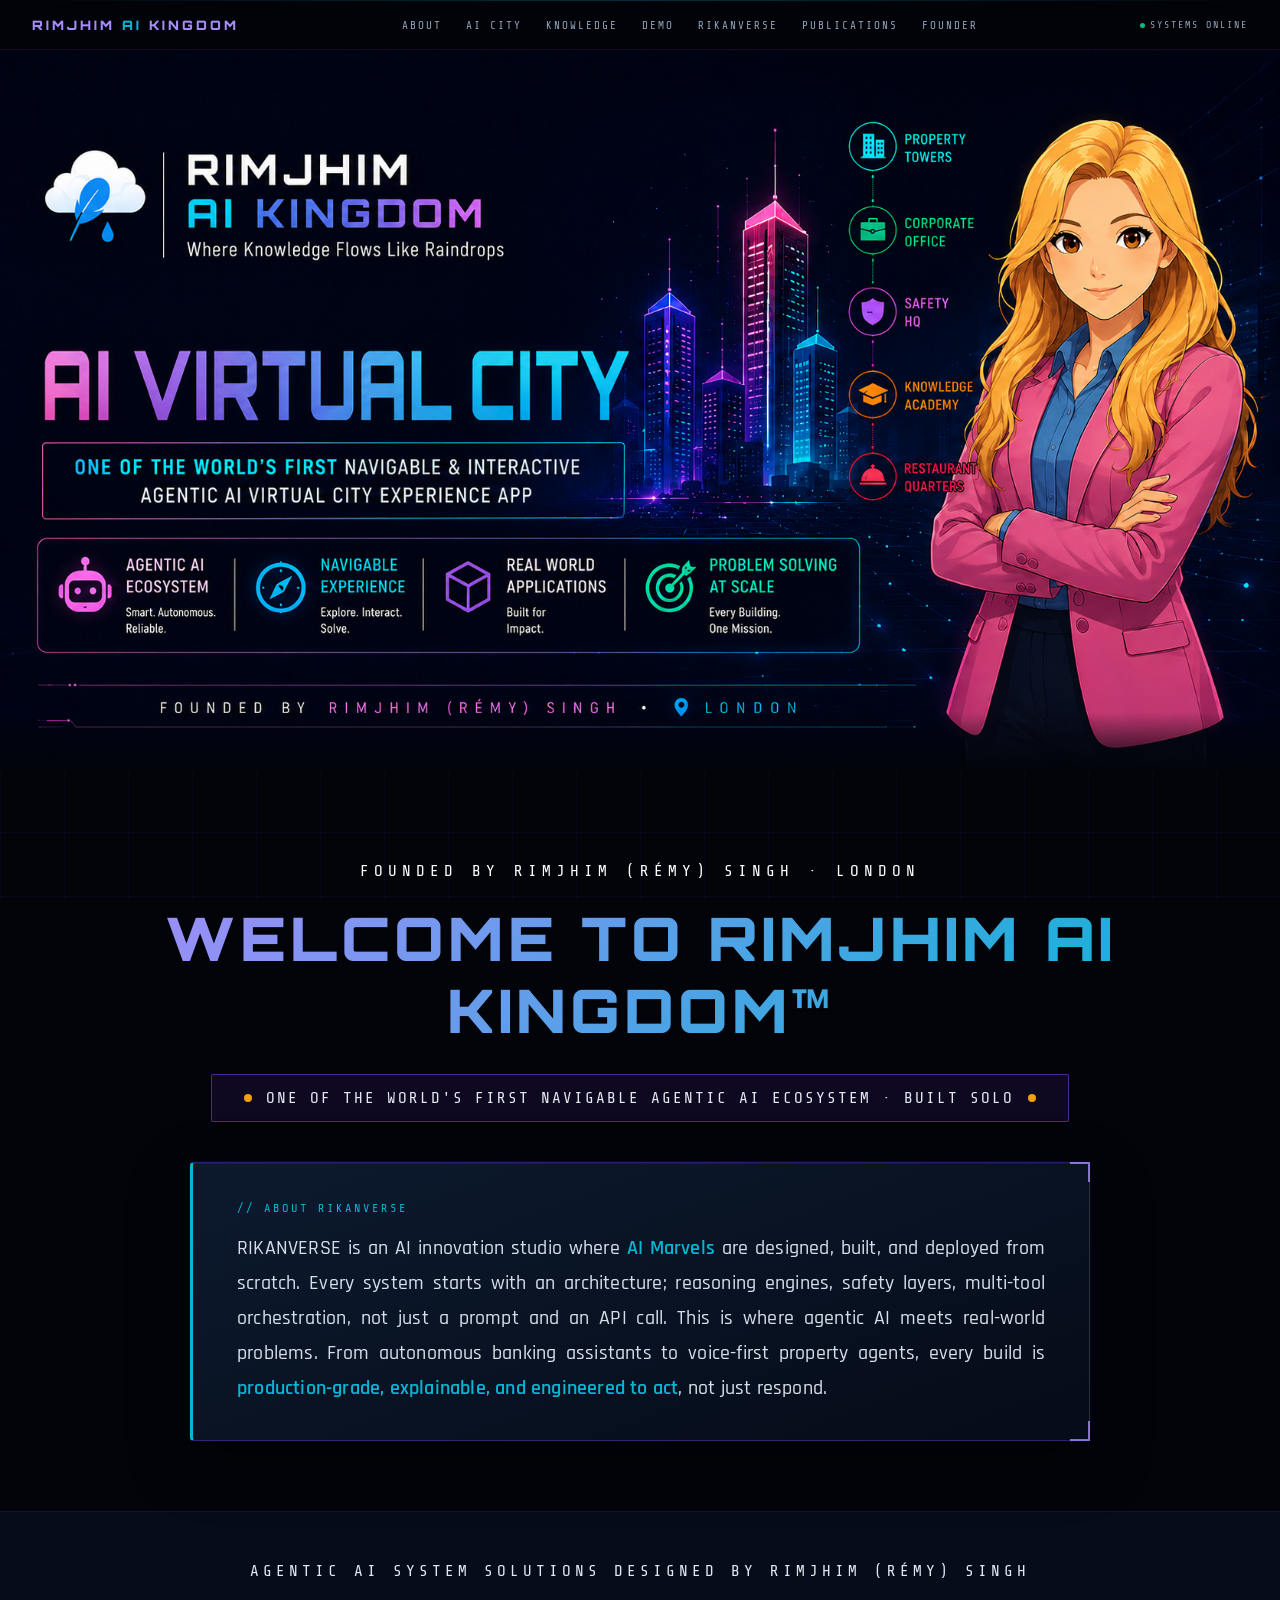
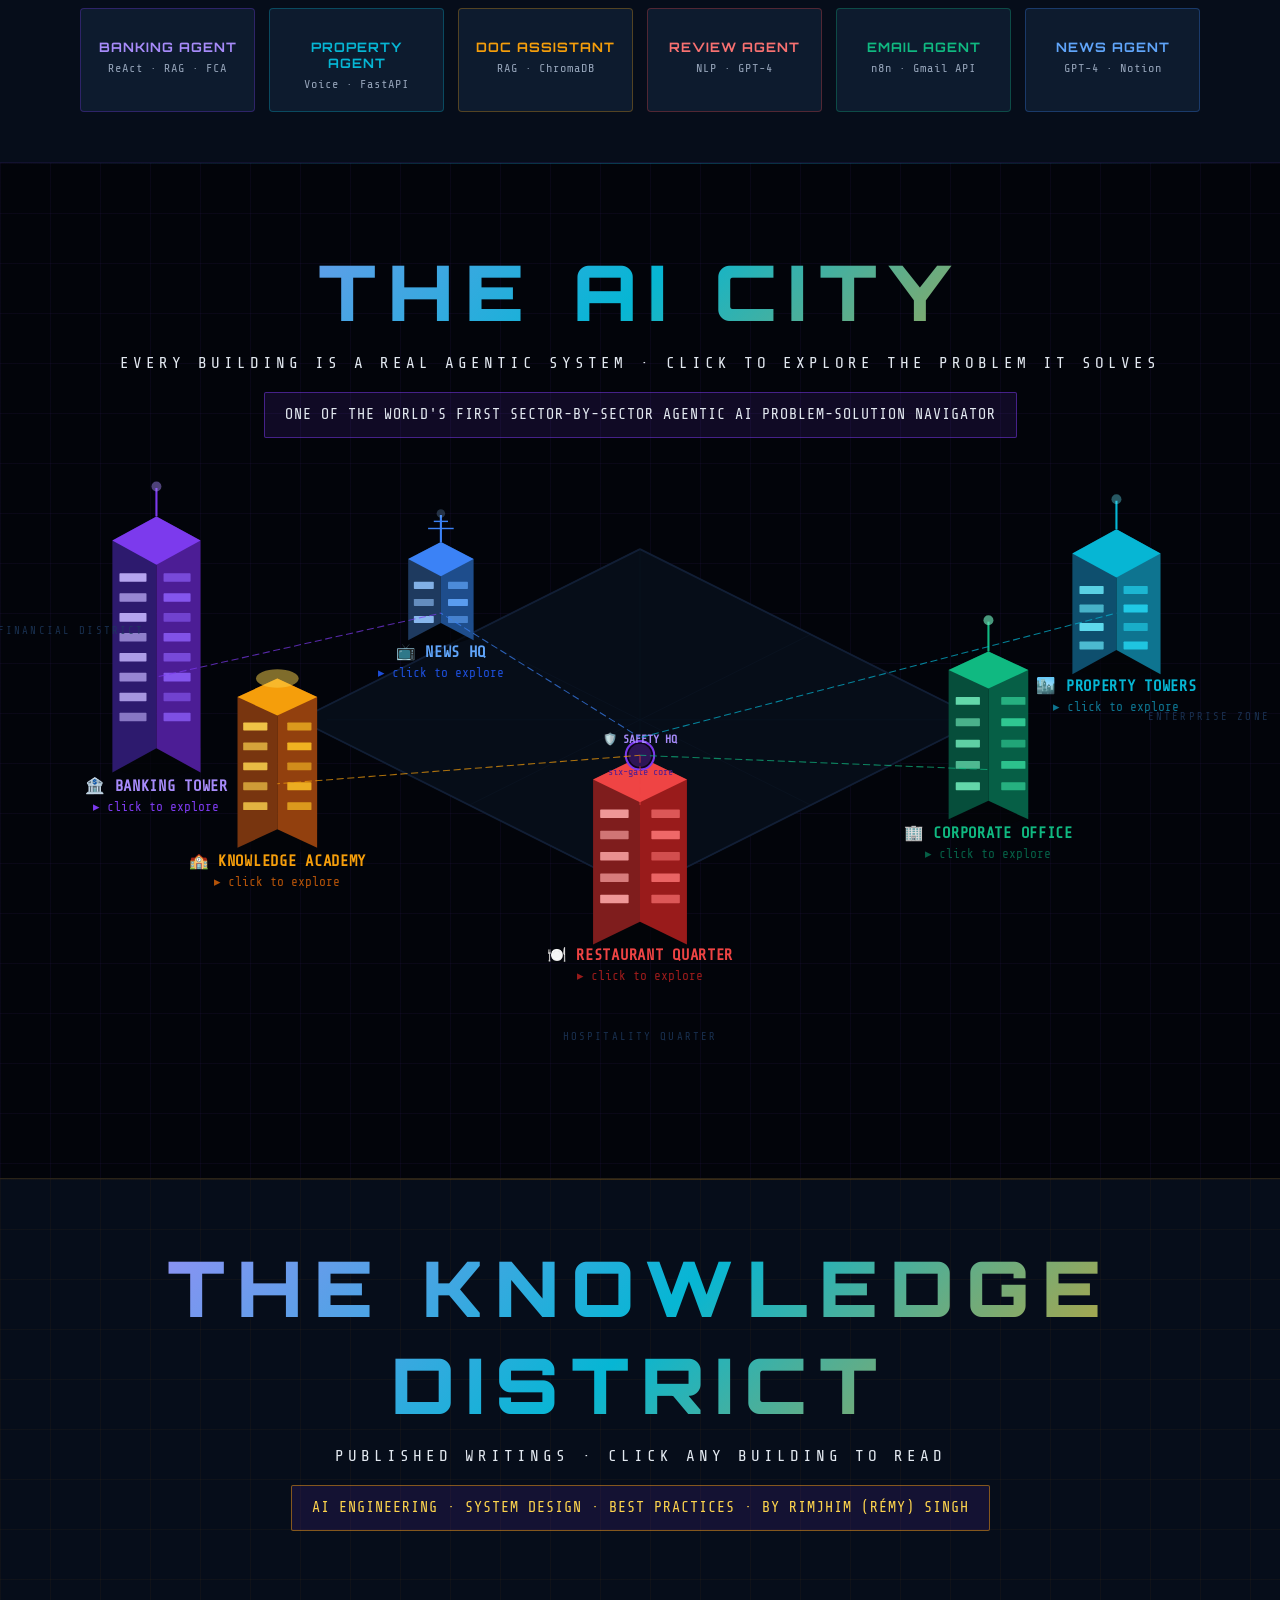
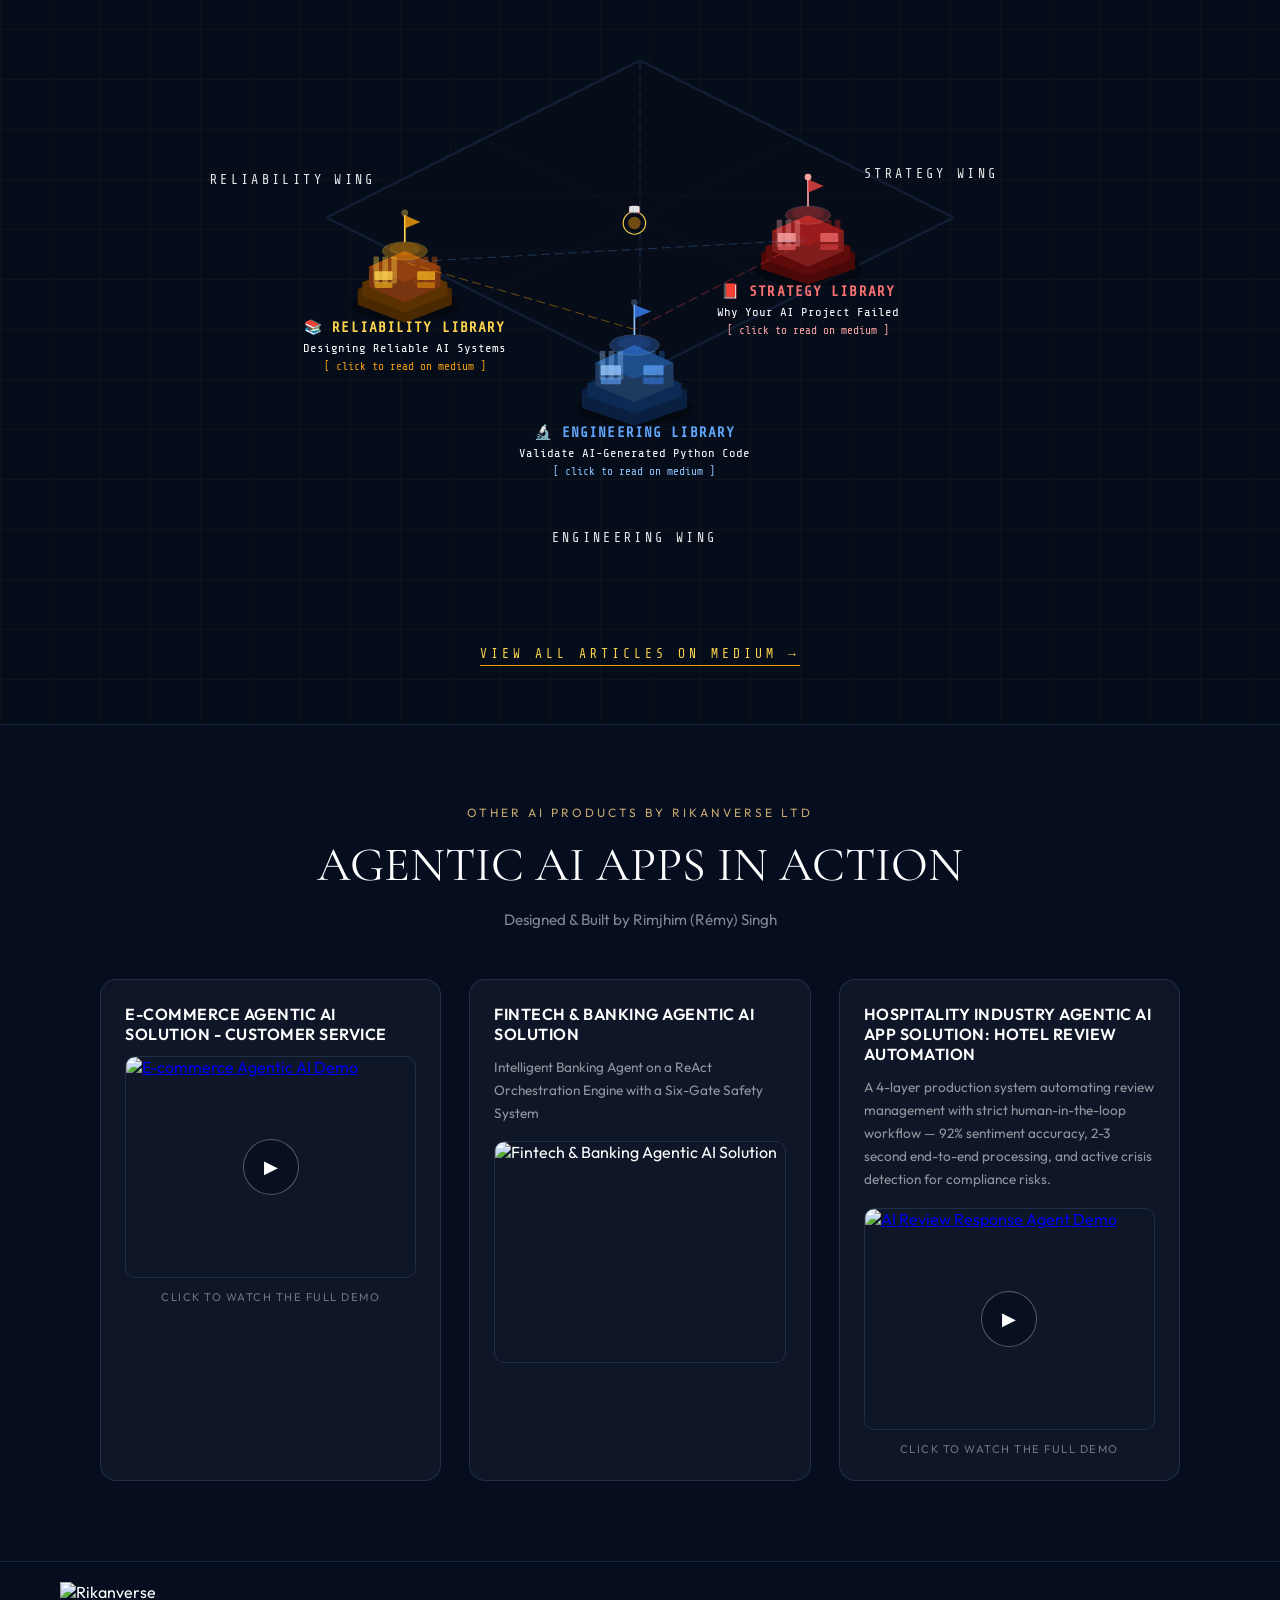
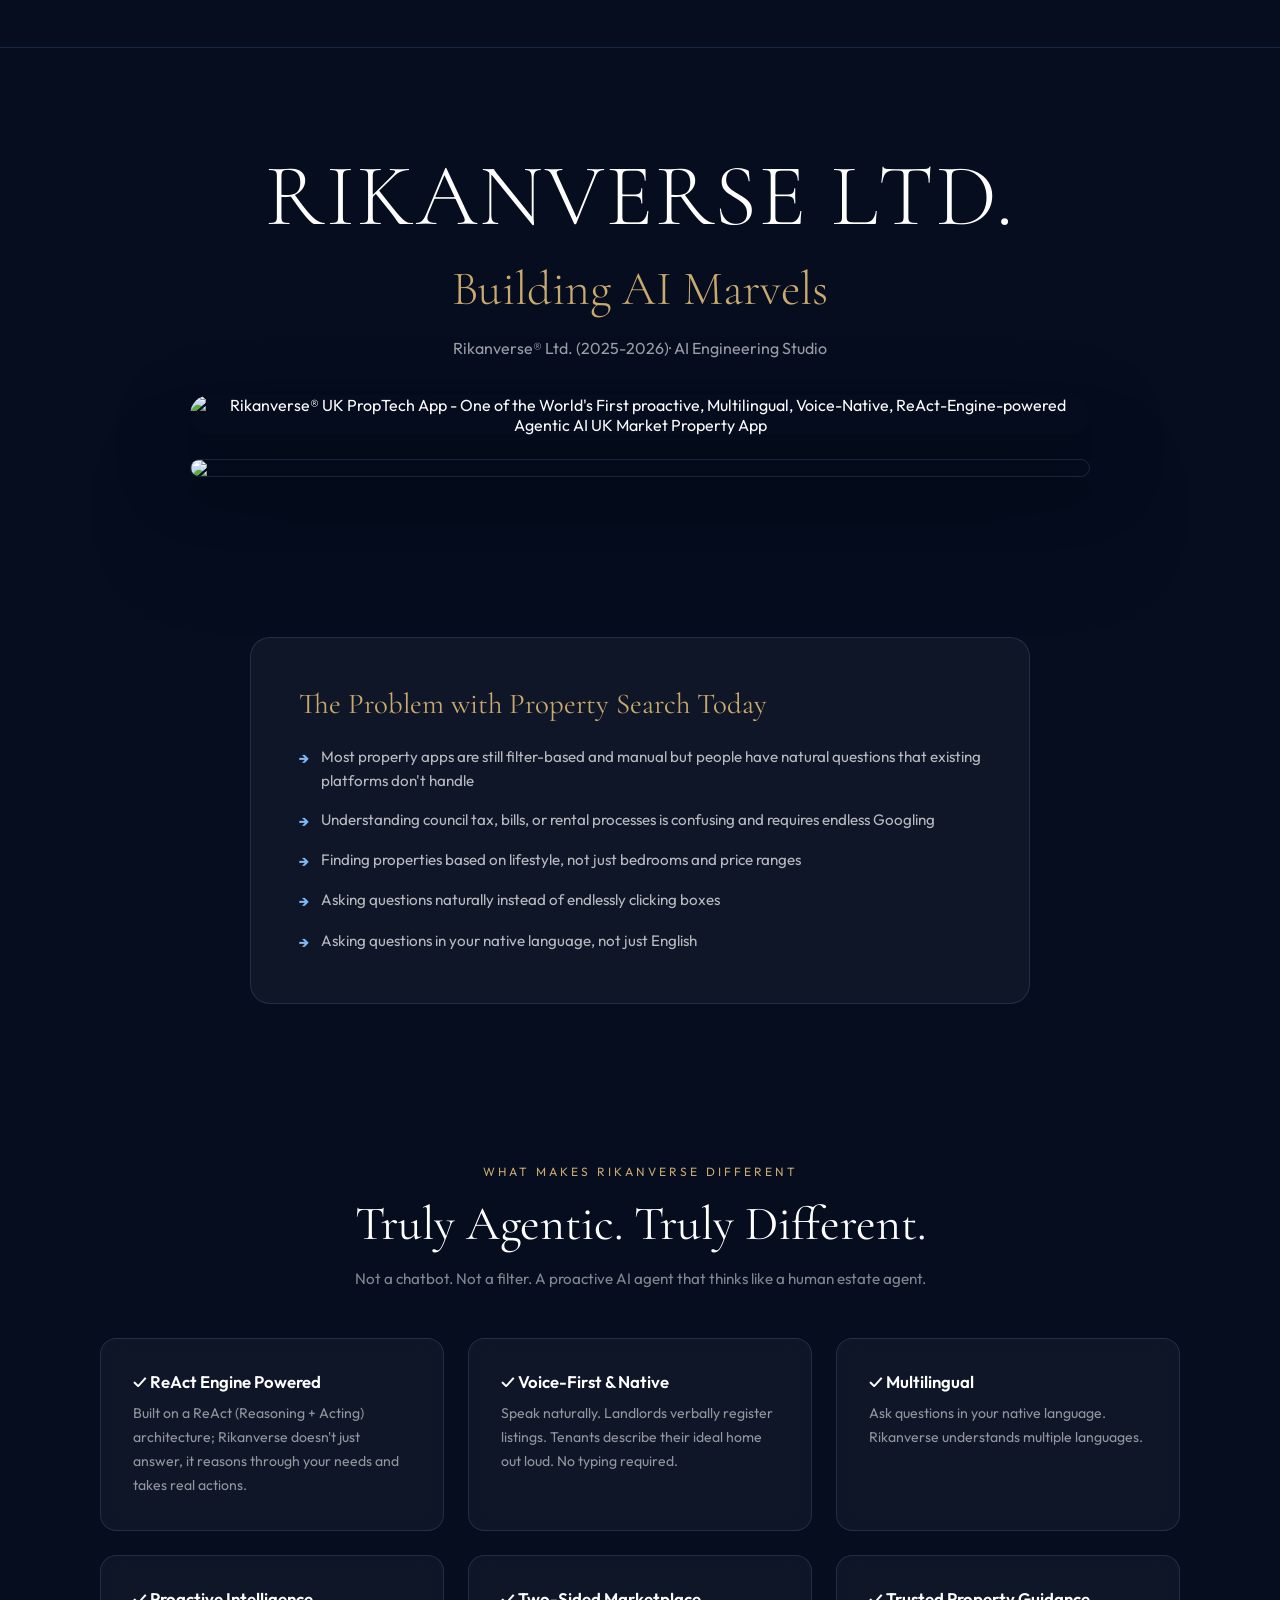
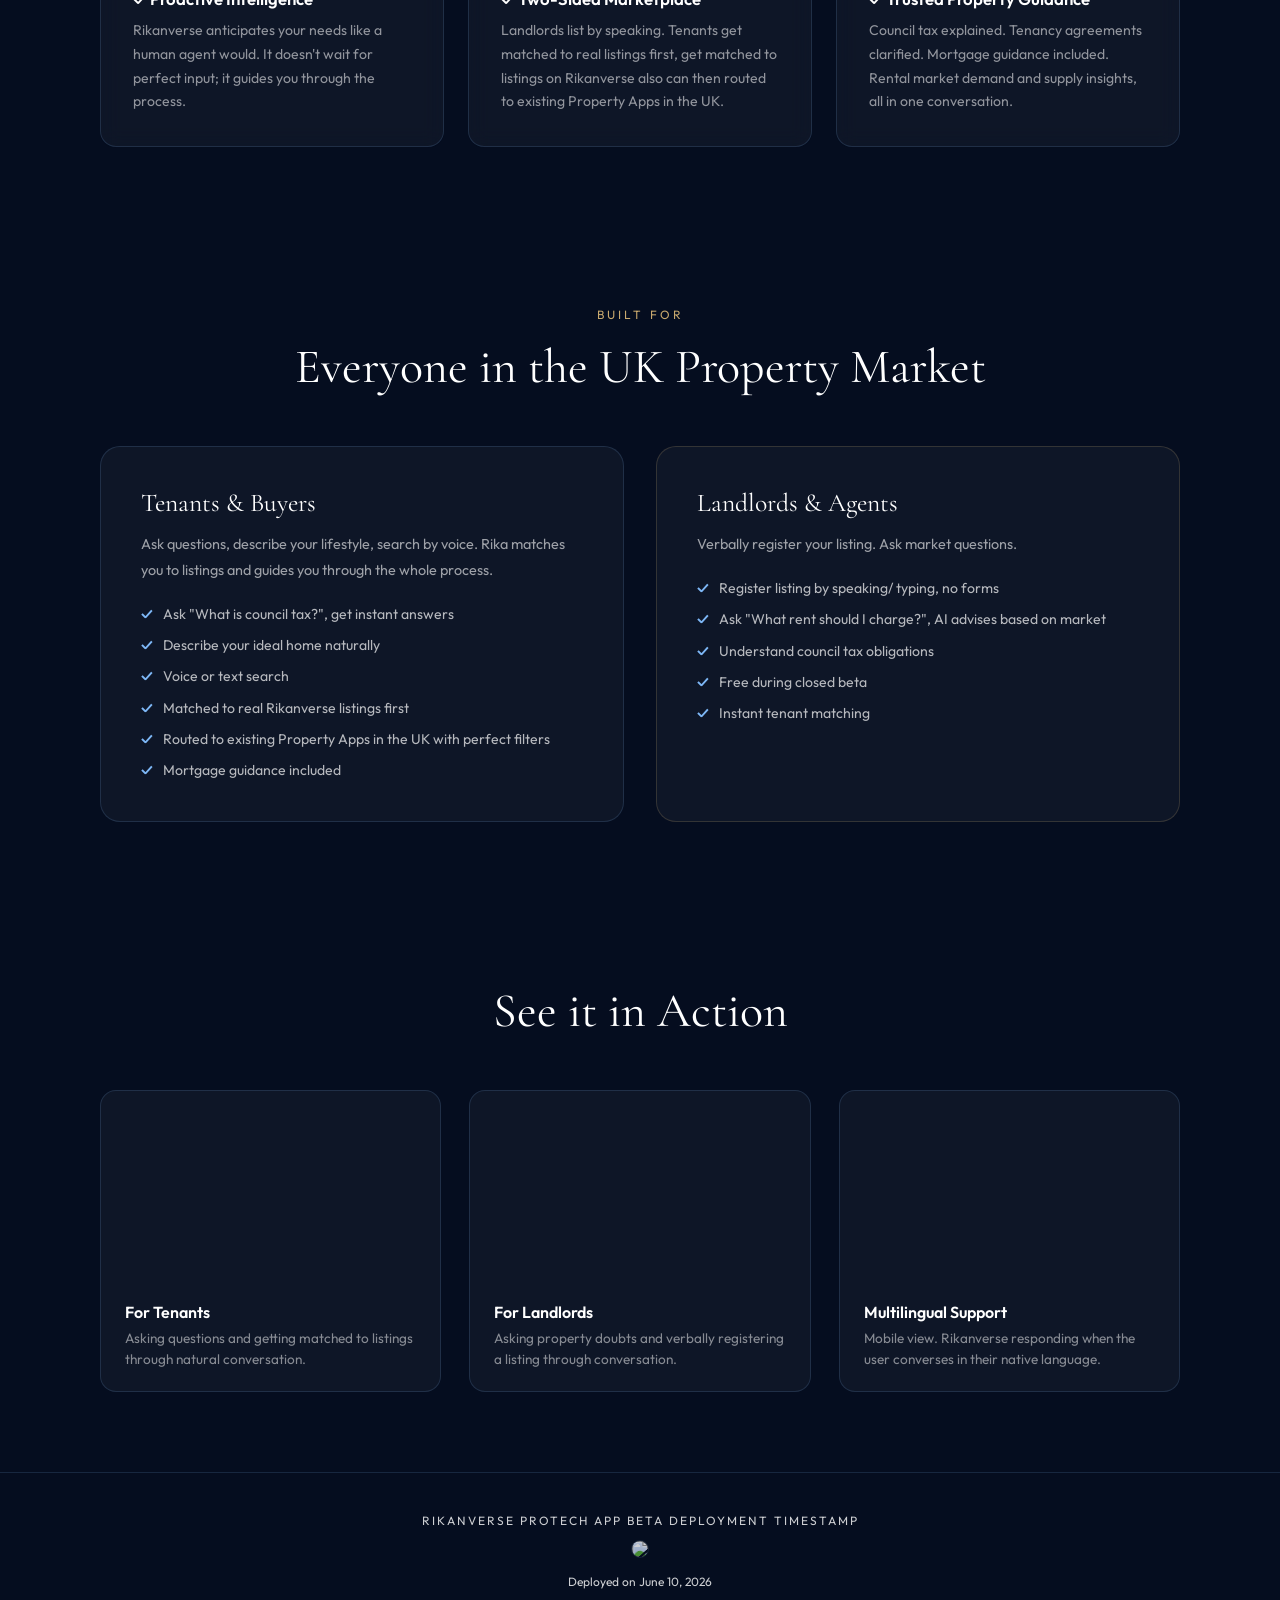
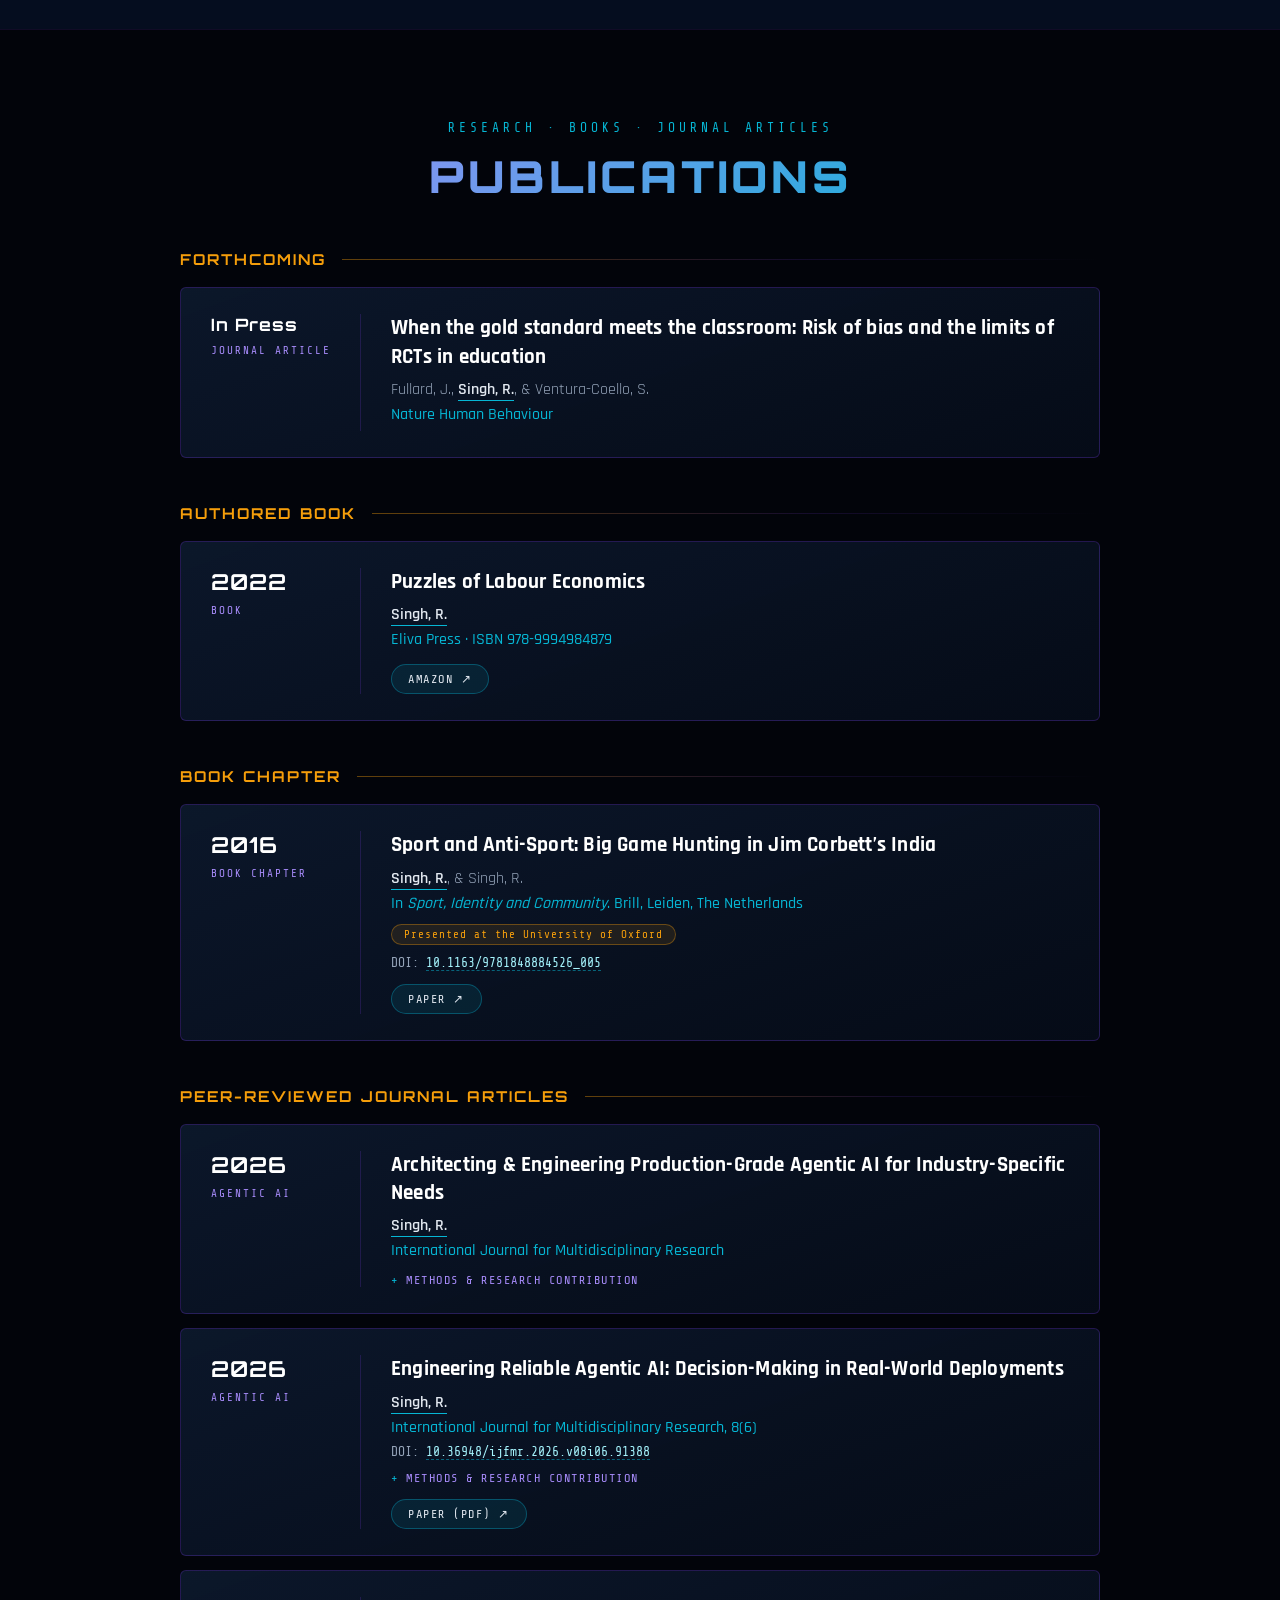
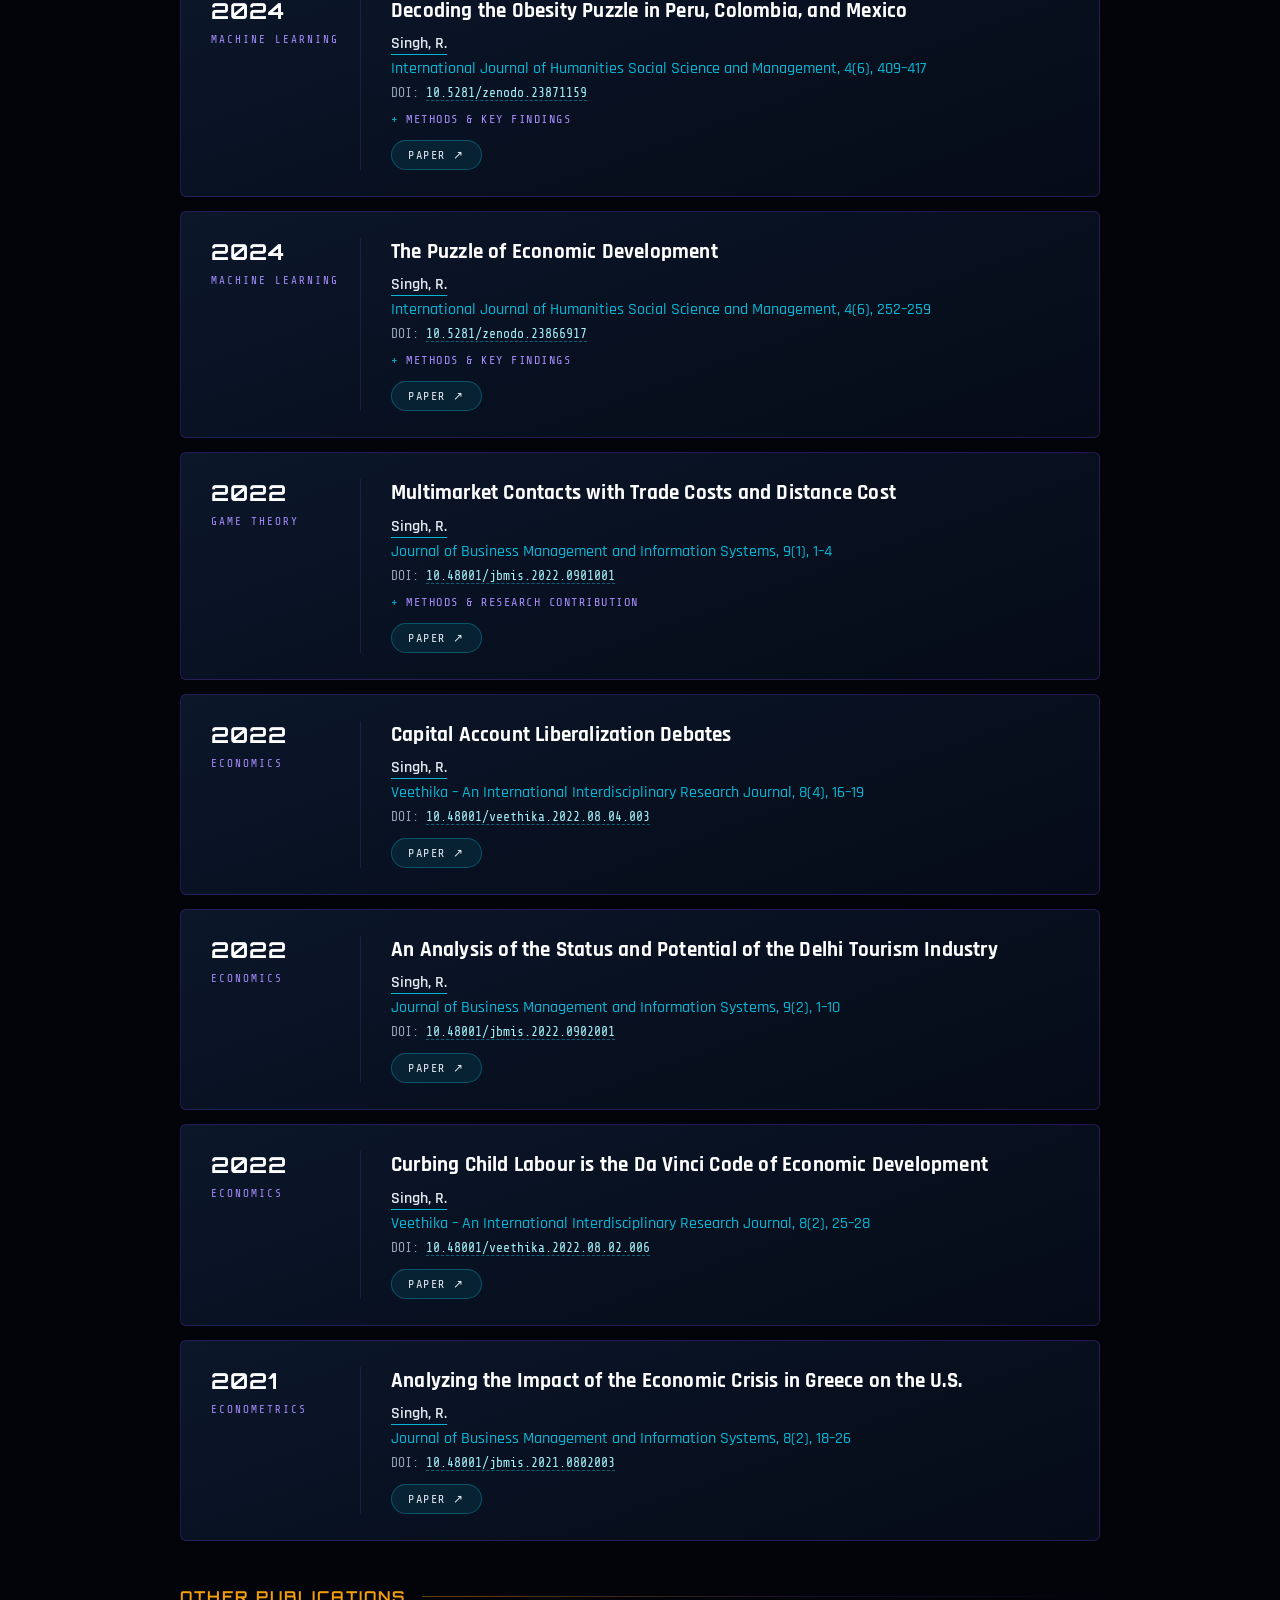
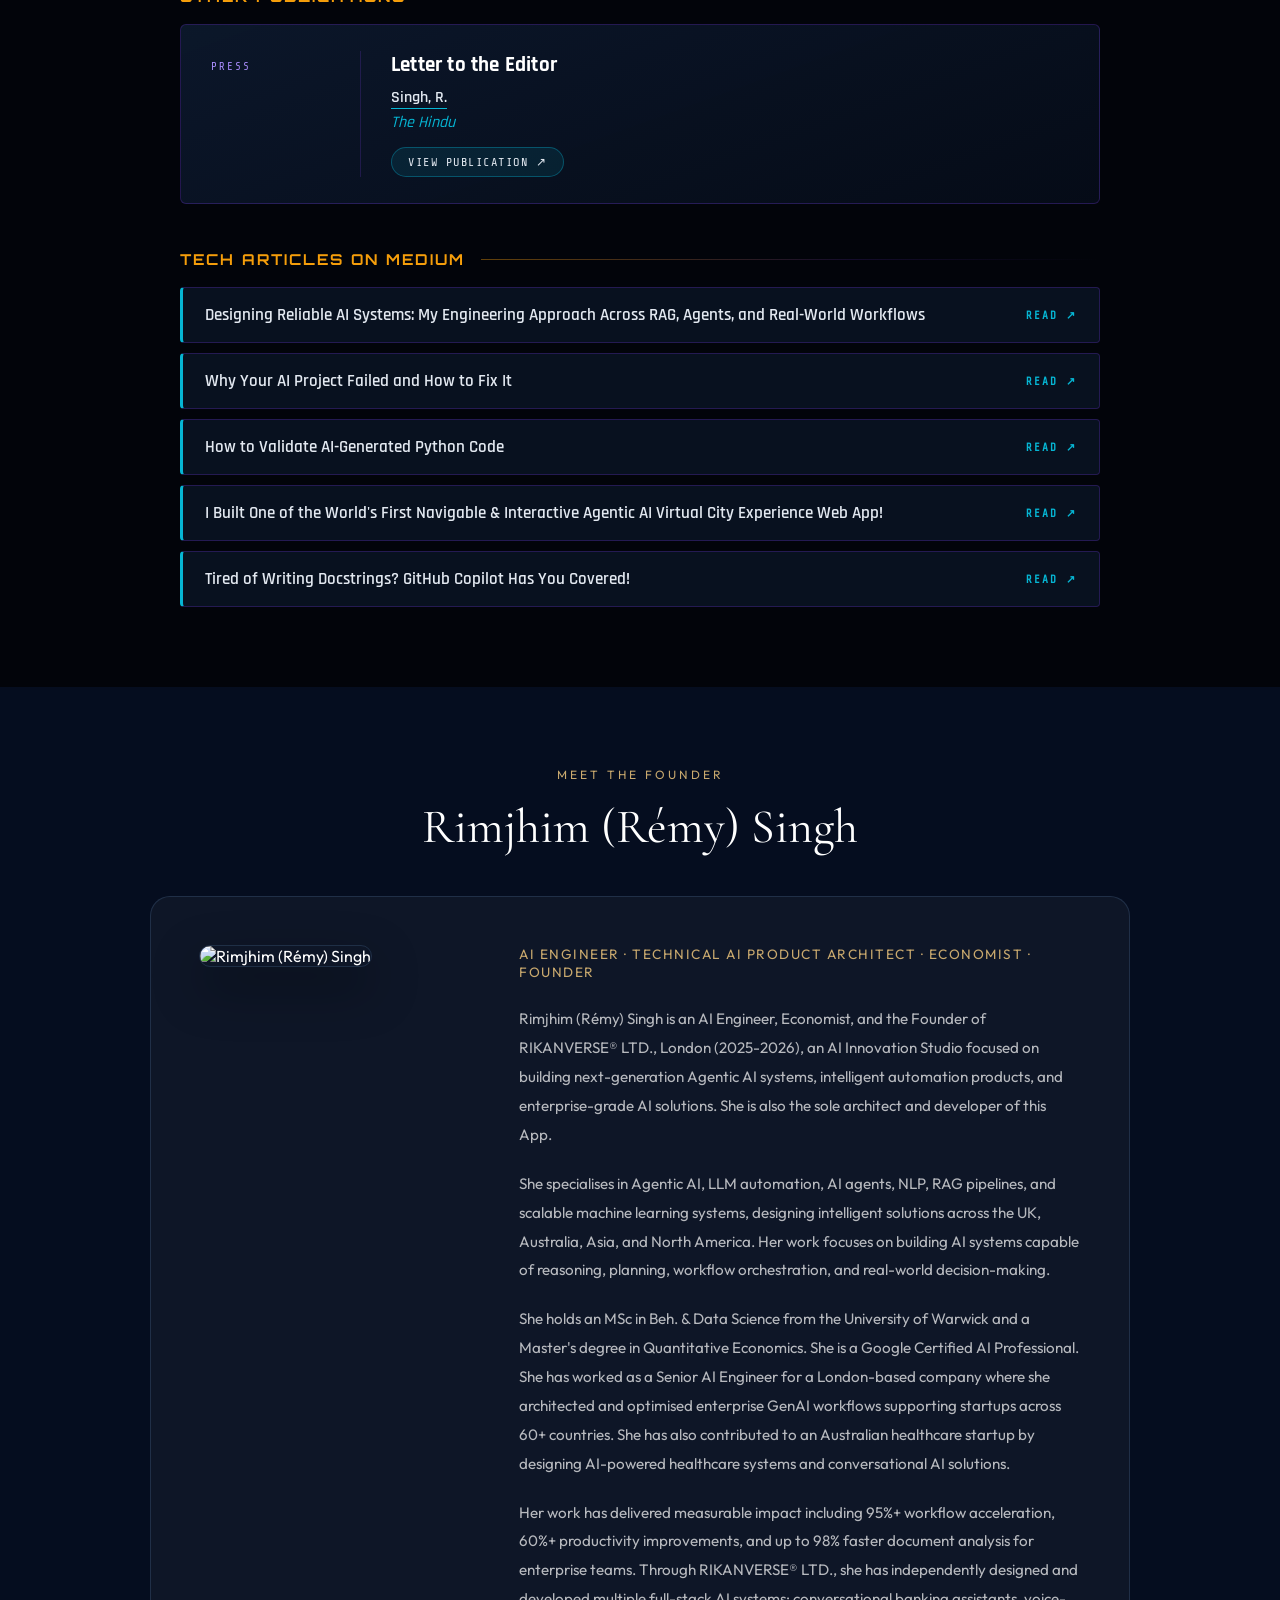
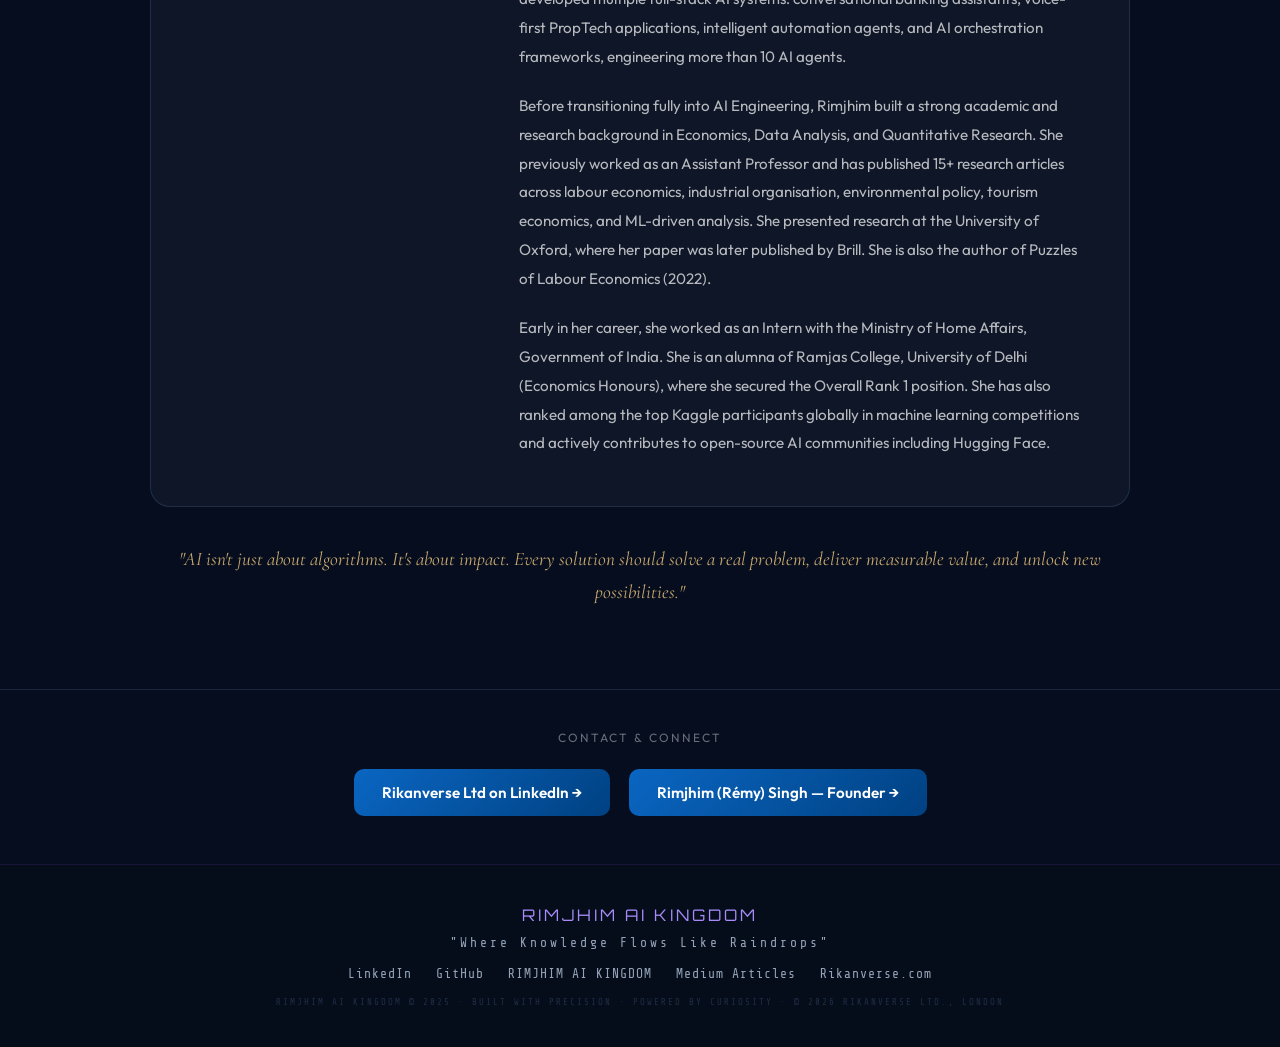
==== commit 162e2193: "Update index.html" ====
--- a/index.html
+++ b/index.html
@@ -863,19 +863,17 @@
 <div id="rikanverse" class="rkv">
 <div class="rkv-topbar">
   <img src="https://rikanverse.com/rikanverselogo.png" alt="Rikanverse" style="height:45px;width:auto;">
-  <a href="https://docs.google.com/forms/d/e/1FAIpQLSdonMLnlxU1Es8mtMwwXApJq3GBpFiC1dkCgi28mt-nTEgJ9w/viewform" class="rkv-nav-cta" target="_blank">Apply for Early Access →</a>
 </div>
 <!-- HERO CONTENT -->
 <section style="text-align:center;padding:100px 40px 80px;background:var(--navy);display:flex;flex-direction:column;align-items:center;gap:16px;">
   <h1 style="font-family:'Cormorant Garamond',serif;font-size:clamp(2.5rem,7vw,5.5rem);font-weight:300;line-height:1.1;letter-spacing:2px;">RIKANVERSE LTD.</h1>
   <h2 style="font-family:'Cormorant Garamond',serif;font-size:clamp(1.8rem,4vw,3rem);font-weight:300;color:var(--gold);">Building AI Marvels</h2>
 
-  <p style="max-width:700px;color:rgba(255,255,255,0.6);font-size:1rem;line-height:1.8;">Rikanverse® Ltd. is an AI Engineering Studio that builds revolutionary AI products.</p>
+  <p style="max-width:700px;color:rgba(255,255,255,0.6);font-size:1rem;line-height:1.8;">Rikanverse® Ltd. (2025-2026)· AI Engineering Studio</p>
 
   <img src="https://rikanverse.com/heroimage.png" alt="Rikanverse® UK PropTech App - One of the World's First proactive, Multilingual, Voice-Native, ReAct-Engine-powered Agentic AI UK Market Property App" style="max-width:900px;width:100%;border-radius:20px;margin:16px 0 8px;box-shadow:0 30px 80px rgba(0,0,0,0.4);">
 
   <img src="https://rikanverse.com/flagship.png" style="max-width:900px;width:100%;border-radius:20px;border:1px solid var(--border);box-shadow:0 40px 100px rgba(0,0,0,0.5);">
-  <a href="https://docs.google.com/forms/d/e/1FAIpQLSdonMLnlxU1Es8mtMwwXApJq3GBpFiC1dkCgi28mt-nTEgJ9w/viewform" class="rkv-btn-primary" target="_blank">Apply for Early Access →</a>
 </section>
 
 <section class="rkv-problem">
@@ -1144,7 +1142,7 @@
       </p>
 
       <p style="color:rgba(255,255,255,0.7);line-height:1.9;font-size:0.95rem;margin-top:24px;">
-        Rimjhim (Rémy) Singh is an AI Engineer, Economist, and the Founder of RIKANVERSE® LTD., London, an AI Innovation Studio focused on building next-generation Agentic AI systems, intelligent automation products, and enterprise-grade AI solutions. She is also the sole architect and developer of this App.
+        Rimjhim (Rémy) Singh is an AI Engineer, Economist, and the Founder of RIKANVERSE® LTD., London (2025-2026), an AI Innovation Studio focused on building next-generation Agentic AI systems, intelligent automation products, and enterprise-grade AI solutions. She is also the sole architect and developer of this App.
       </p>
 
       <p style="color:rgba(255,255,255,0.7);line-height:1.9;font-size:0.95rem;margin-top:20px;">
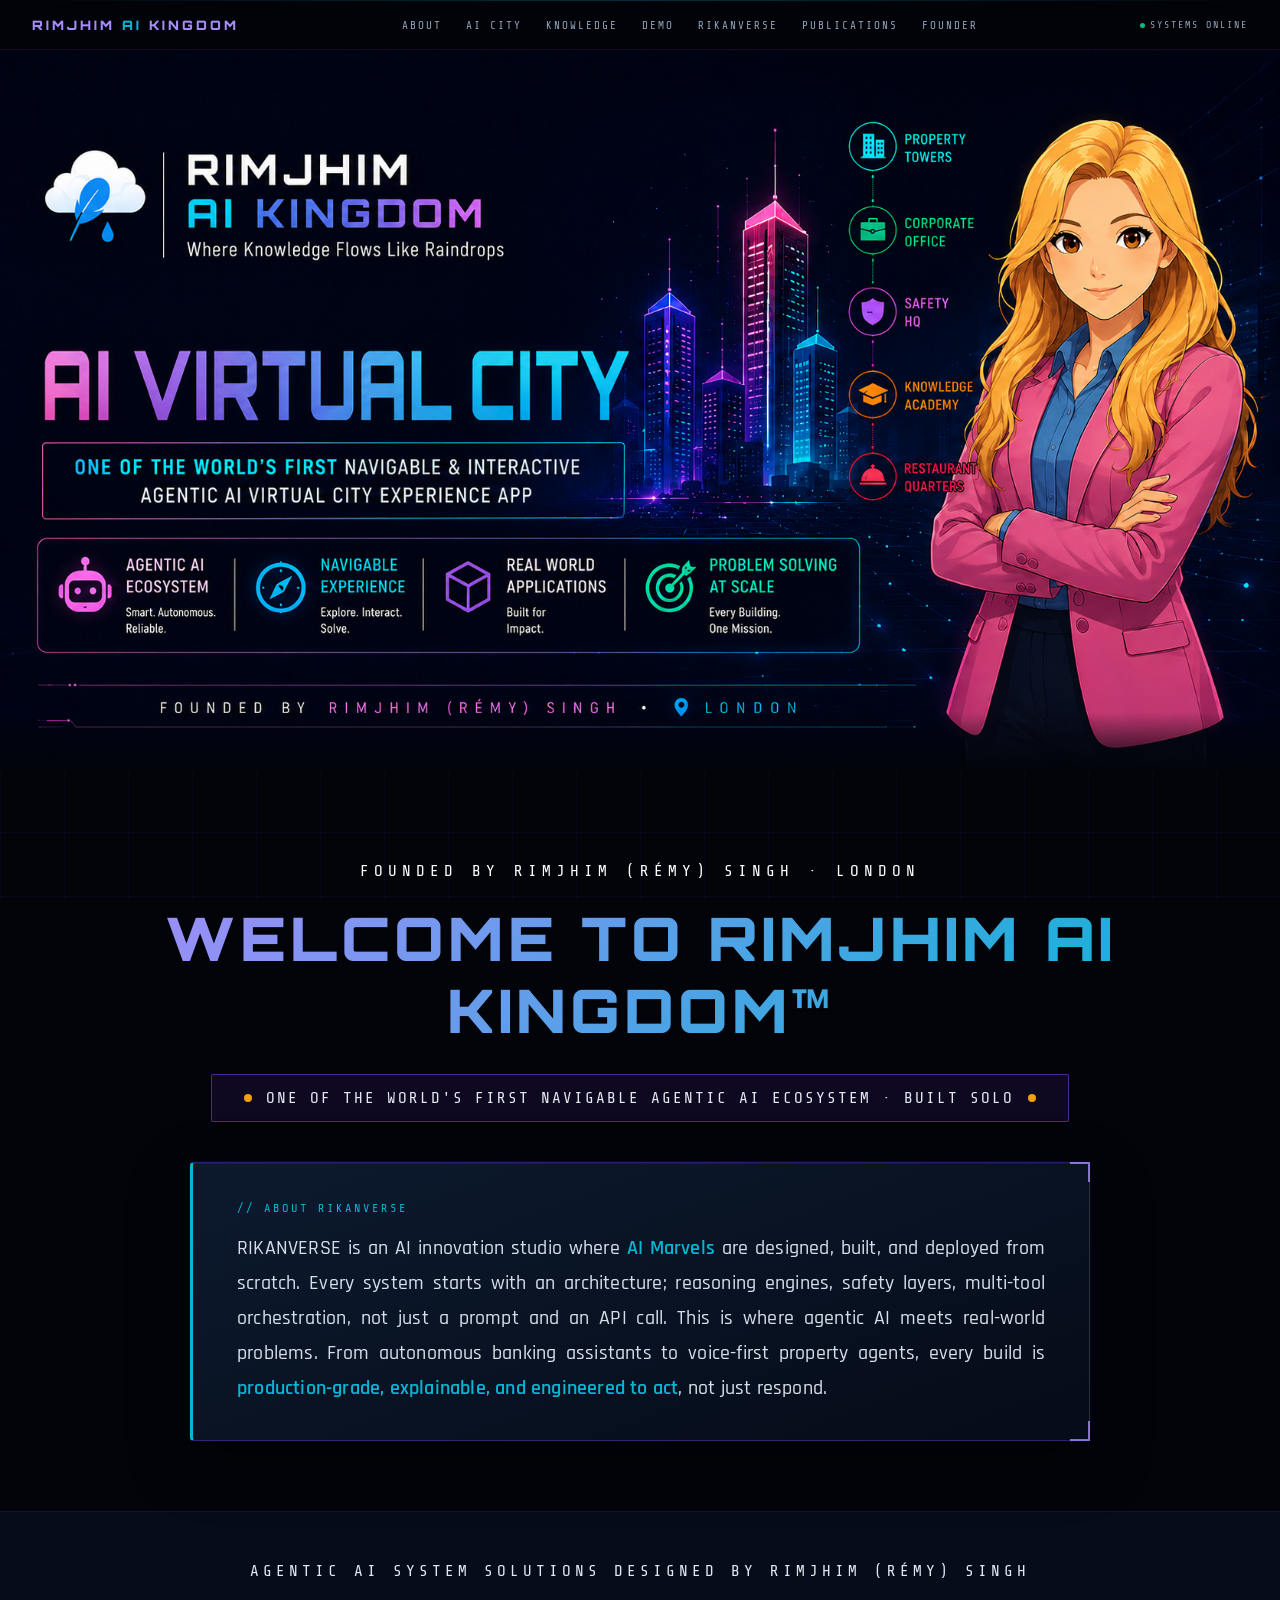
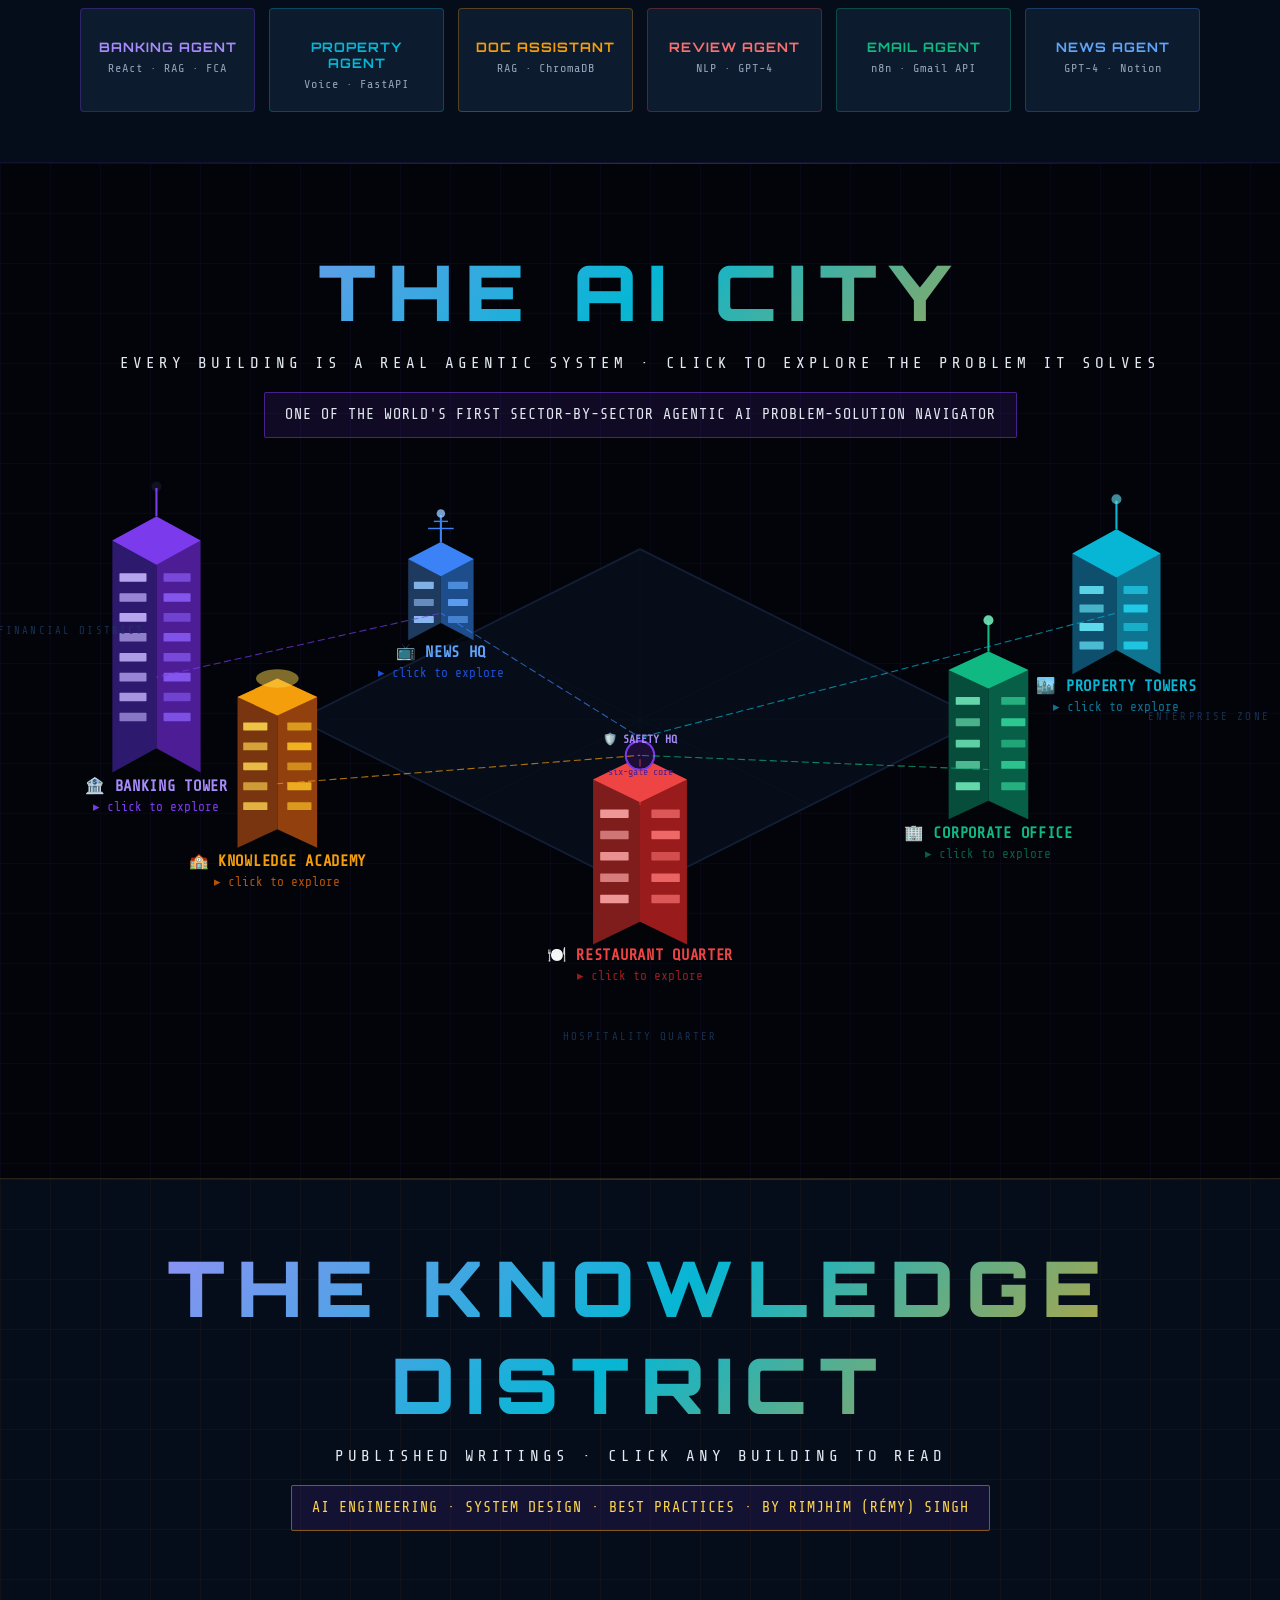
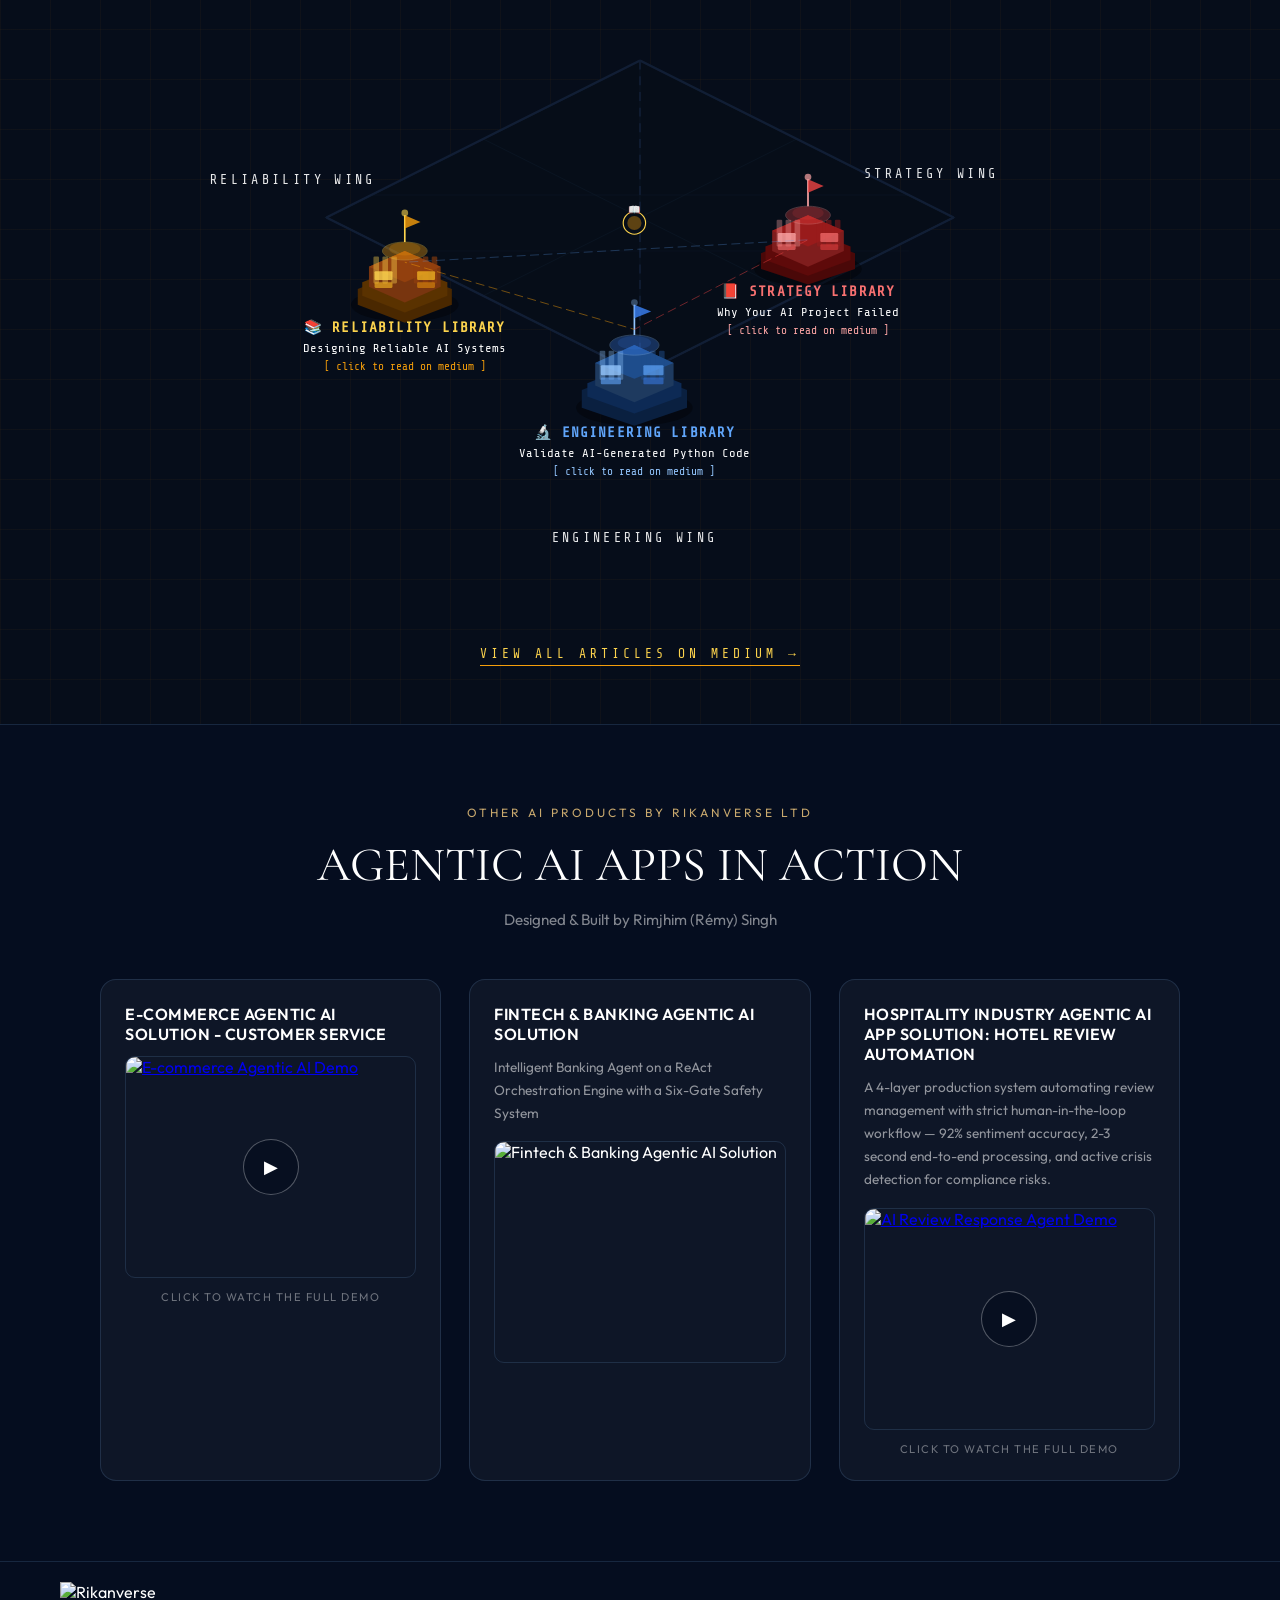
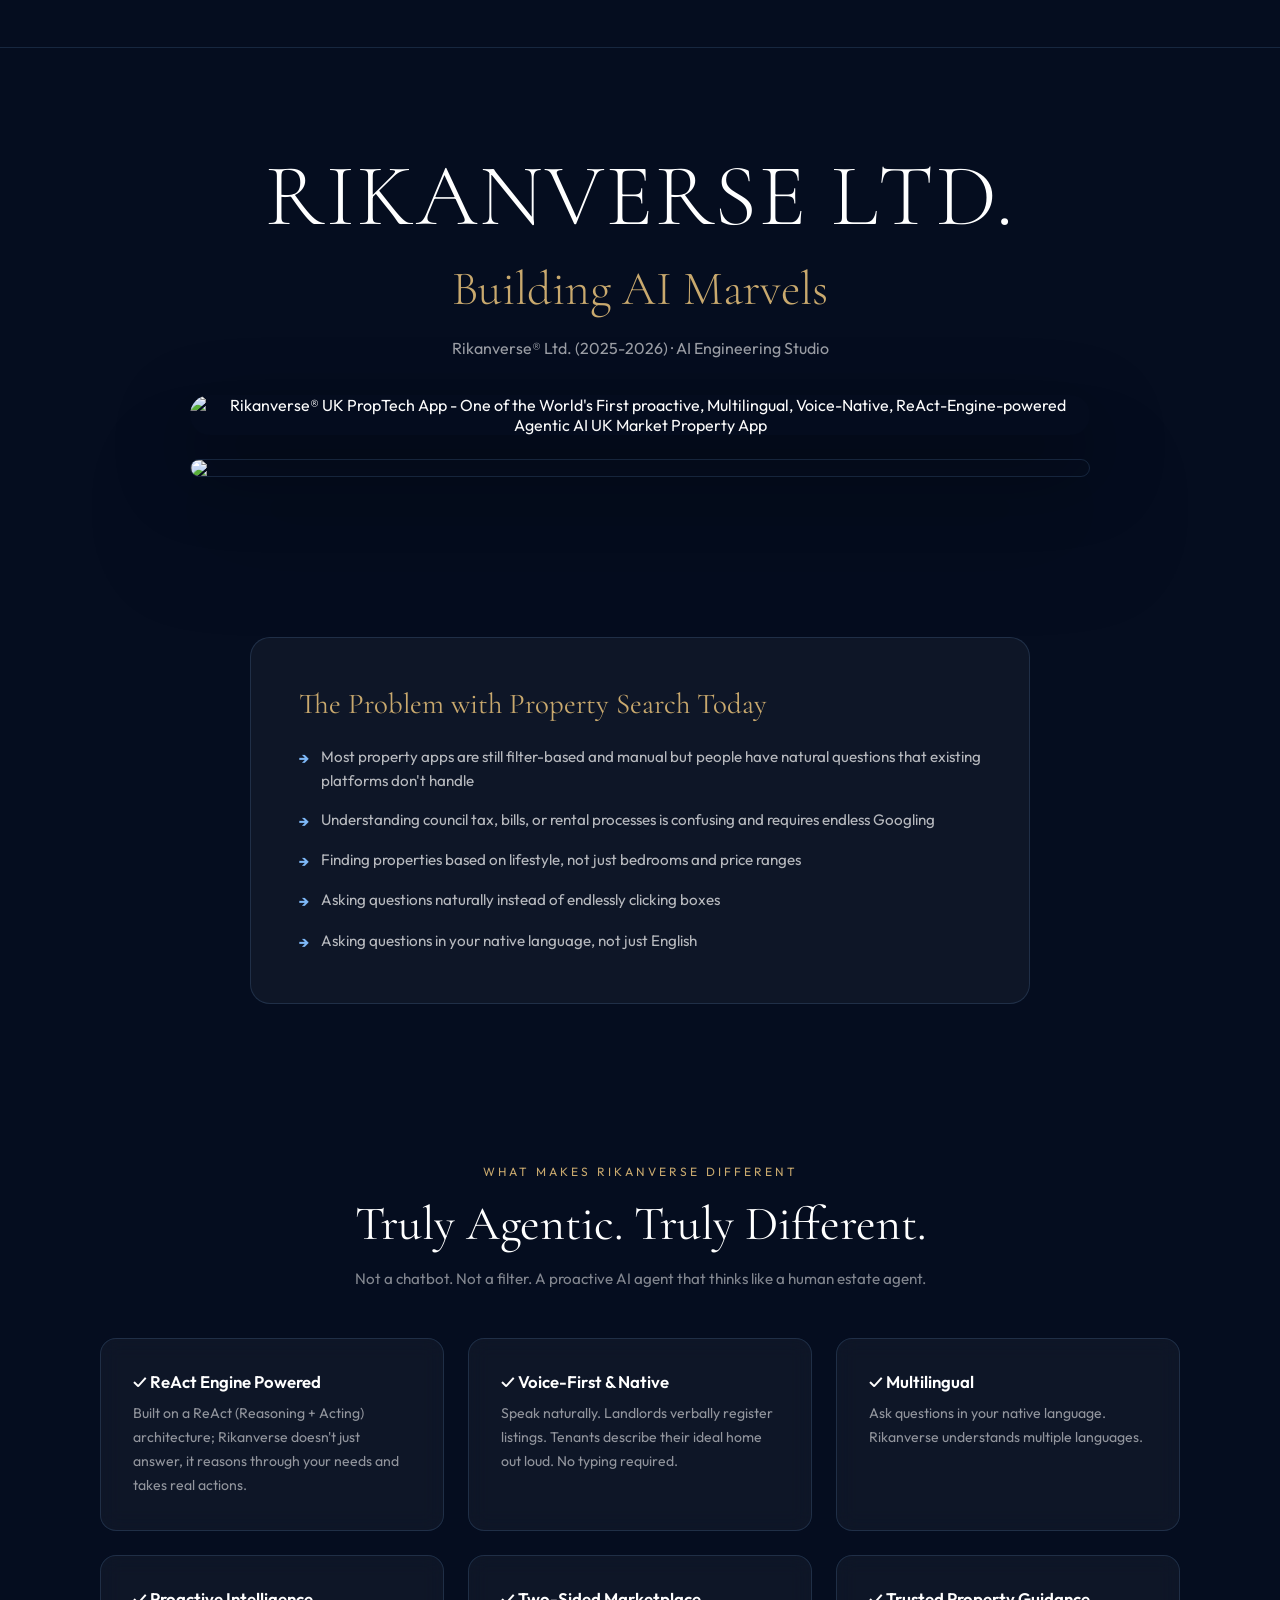
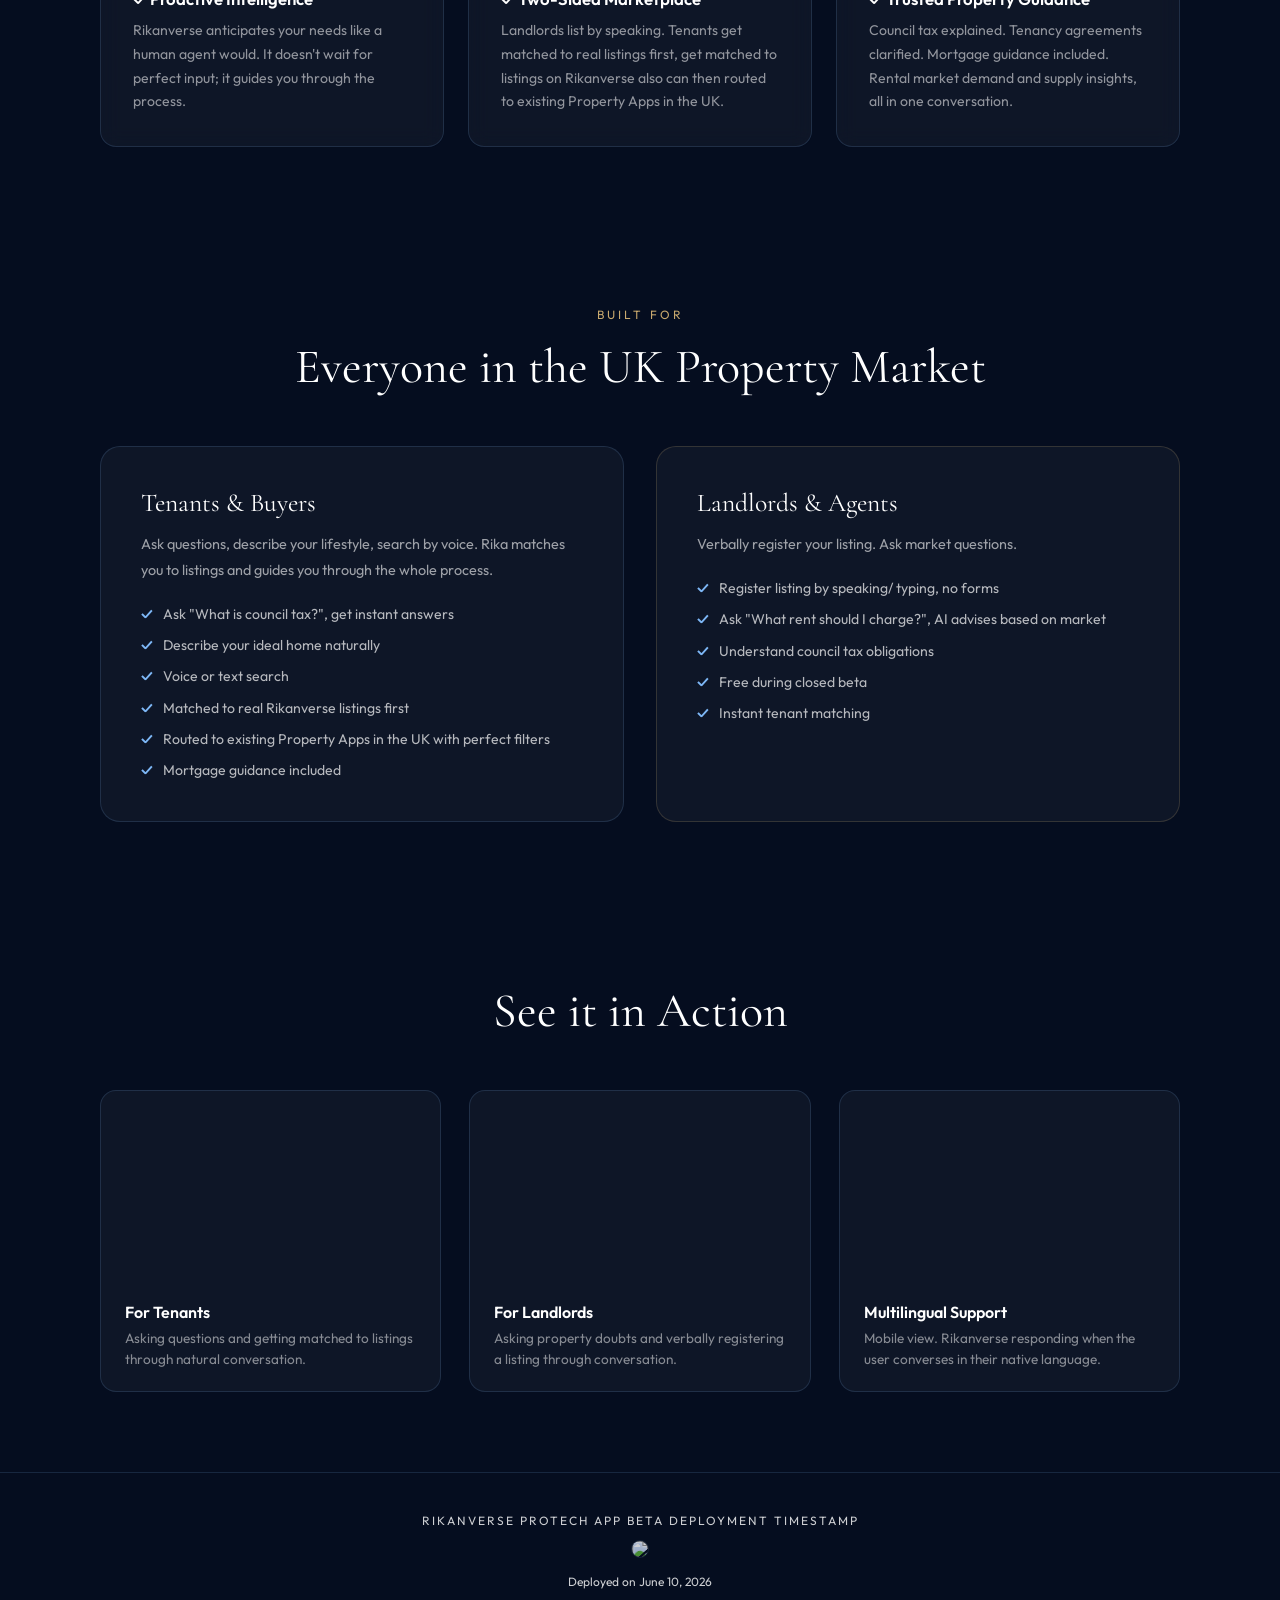
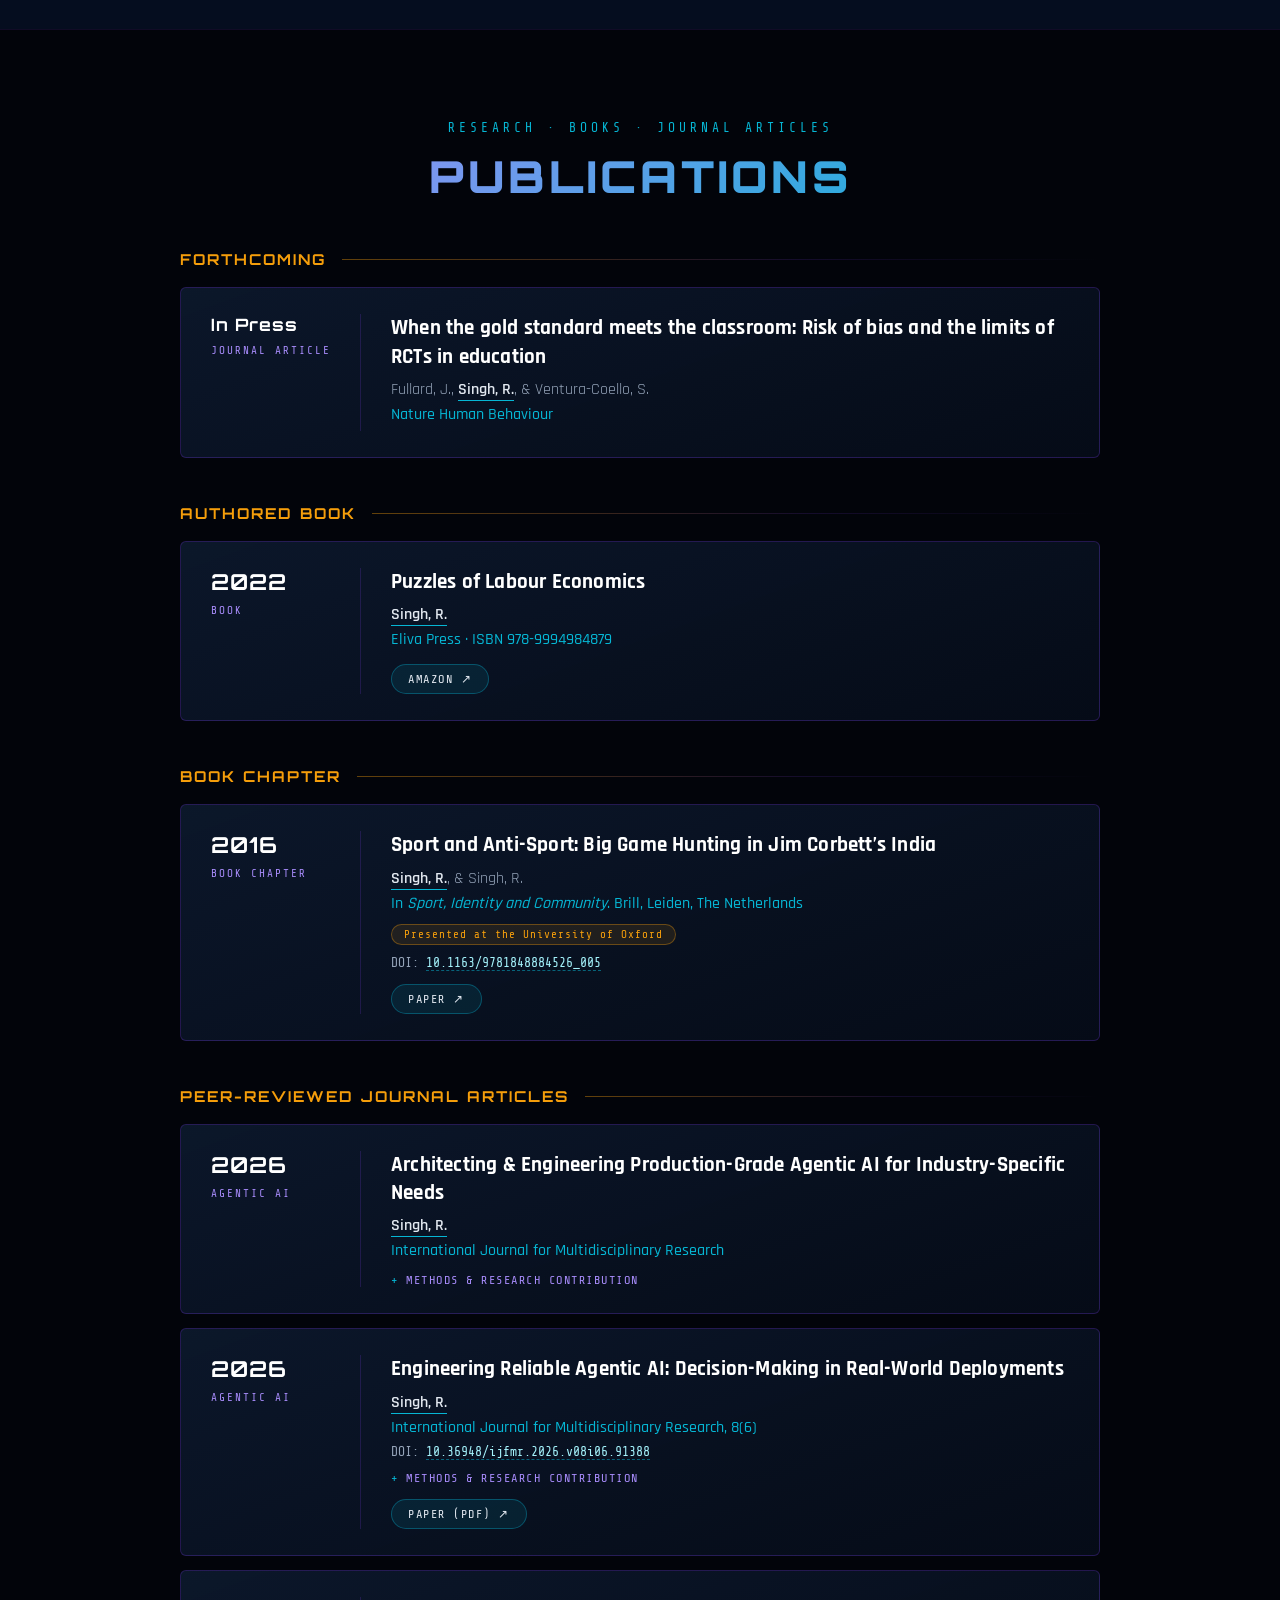
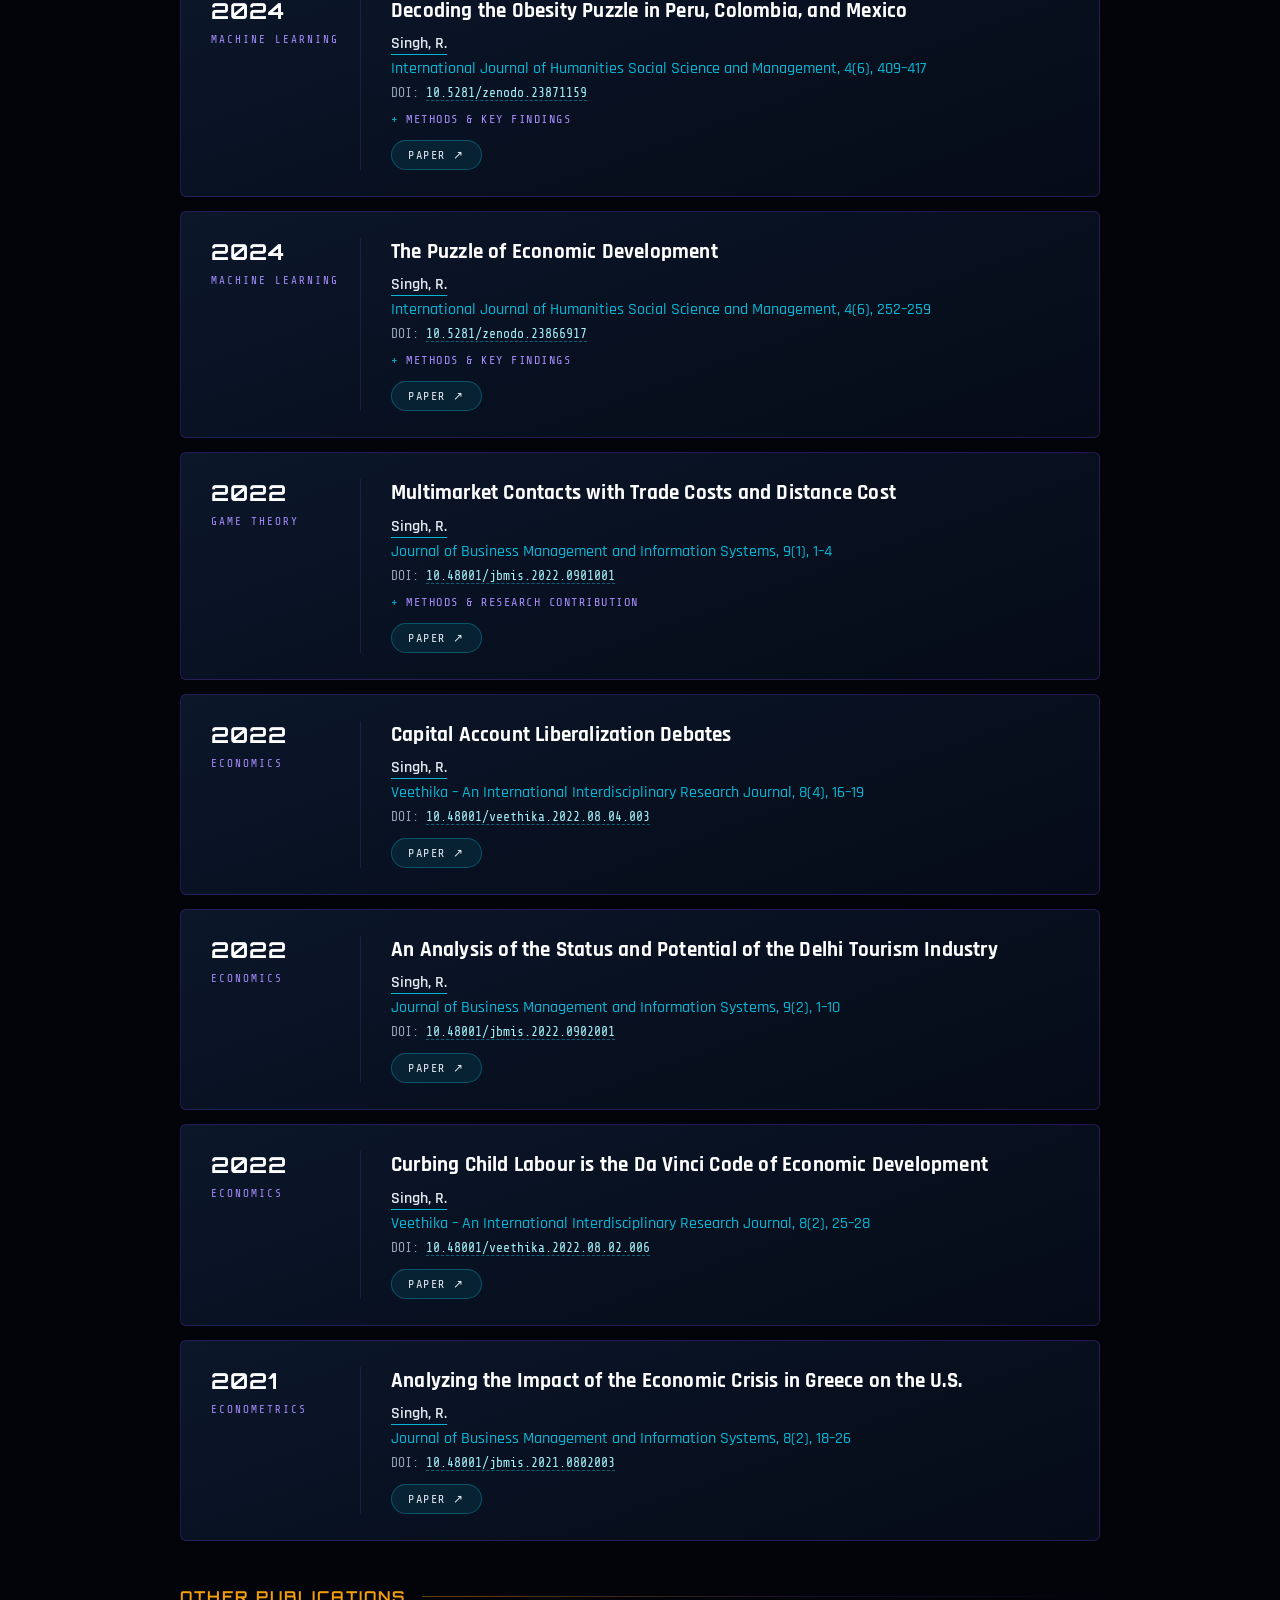
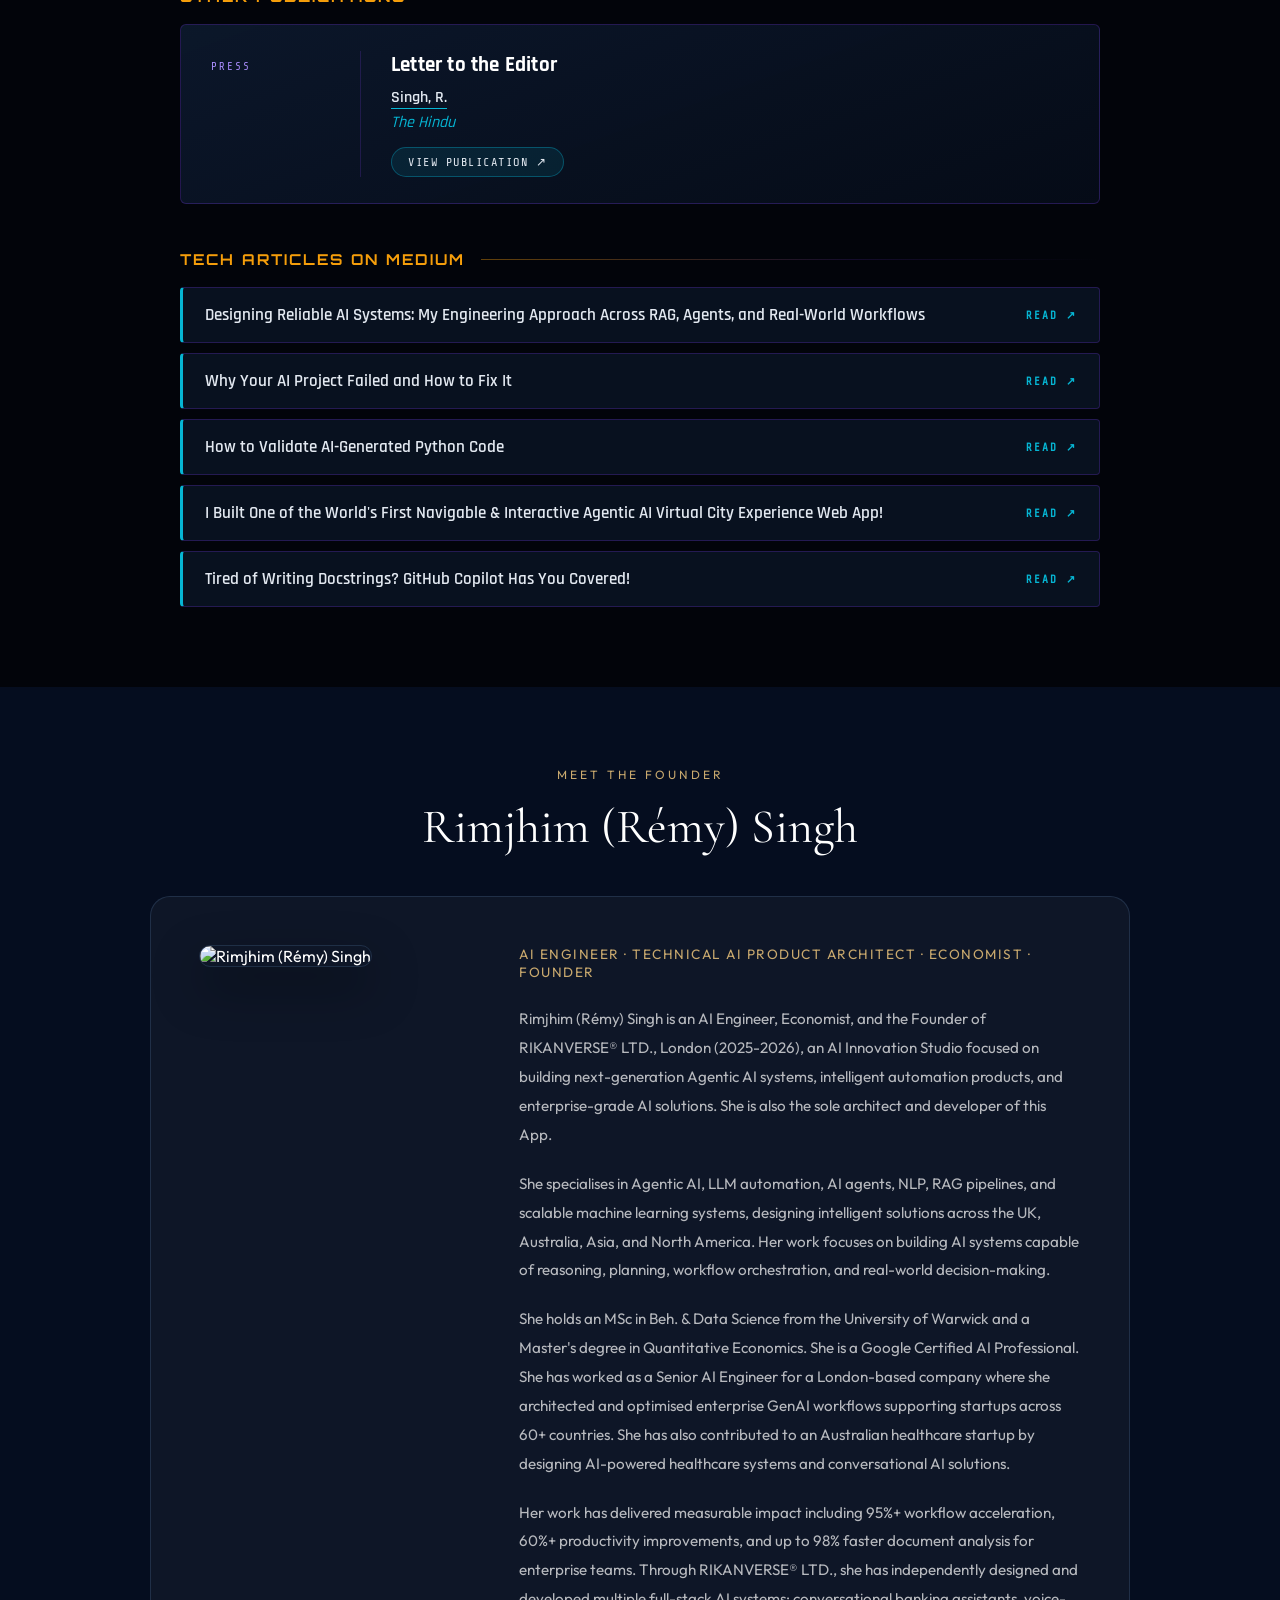
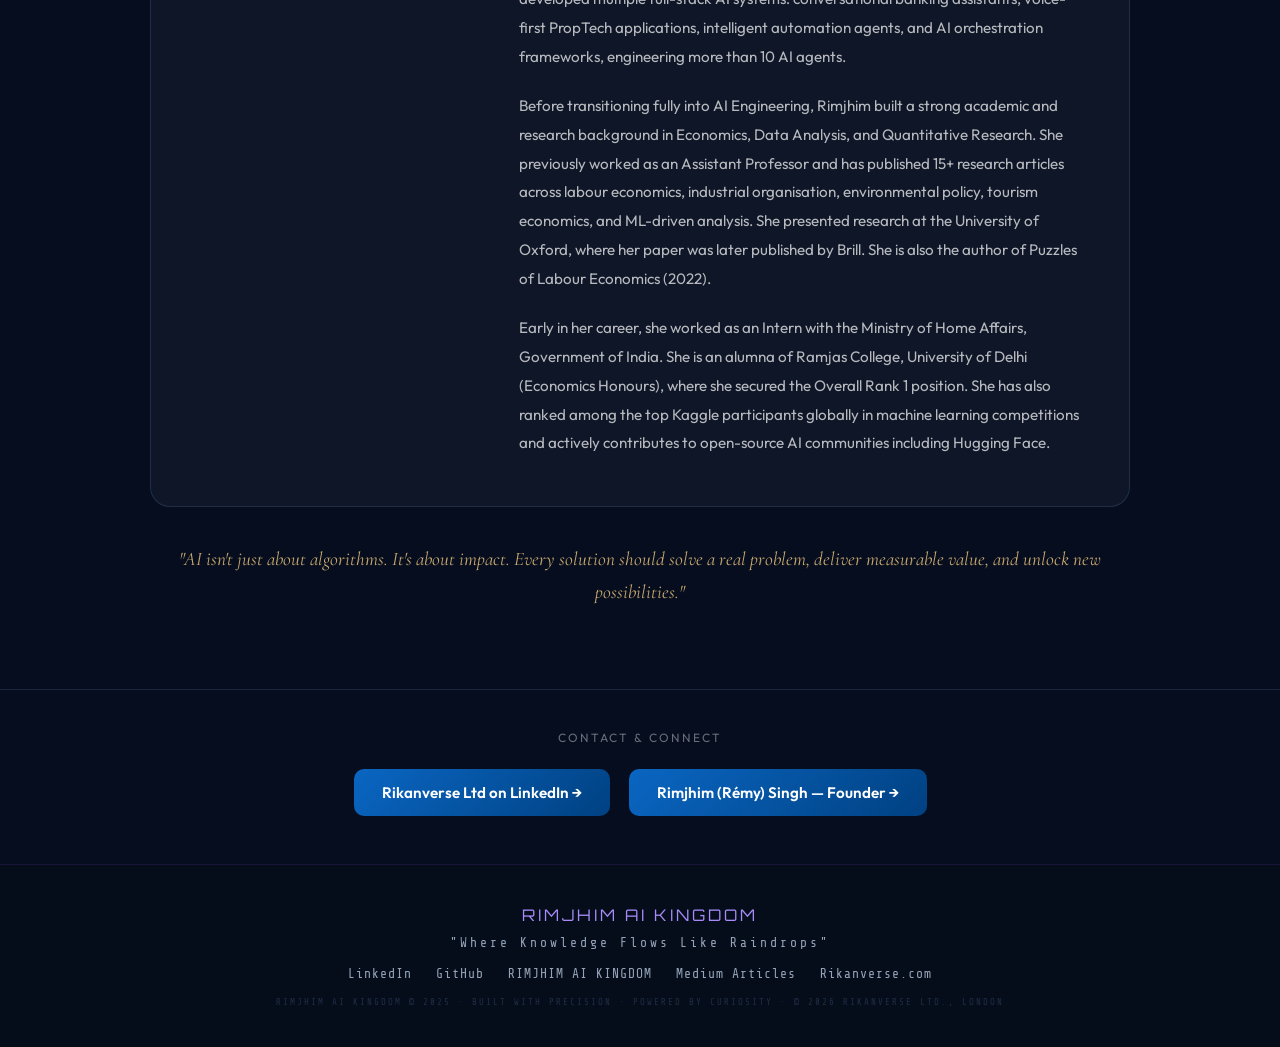
==== commit db2ea82d: "Update index.html" ====
--- a/index.html
+++ b/index.html
@@ -869,7 +869,7 @@
   <h1 style="font-family:'Cormorant Garamond',serif;font-size:clamp(2.5rem,7vw,5.5rem);font-weight:300;line-height:1.1;letter-spacing:2px;">RIKANVERSE LTD.</h1>
   <h2 style="font-family:'Cormorant Garamond',serif;font-size:clamp(1.8rem,4vw,3rem);font-weight:300;color:var(--gold);">Building AI Marvels</h2>
 
-  <p style="max-width:700px;color:rgba(255,255,255,0.6);font-size:1rem;line-height:1.8;">Rikanverse® Ltd. (2025-2026)· AI Engineering Studio</p>
+  <p style="max-width:700px;color:rgba(255,255,255,0.6);font-size:1rem;line-height:1.8;">Rikanverse® Ltd. (2025-2026) · AI Engineering Studio</p>
 
   <img src="https://rikanverse.com/heroimage.png" alt="Rikanverse® UK PropTech App - One of the World's First proactive, Multilingual, Voice-Native, ReAct-Engine-powered Agentic AI UK Market Property App" style="max-width:900px;width:100%;border-radius:20px;margin:16px 0 8px;box-shadow:0 30px 80px rgba(0,0,0,0.4);">
 
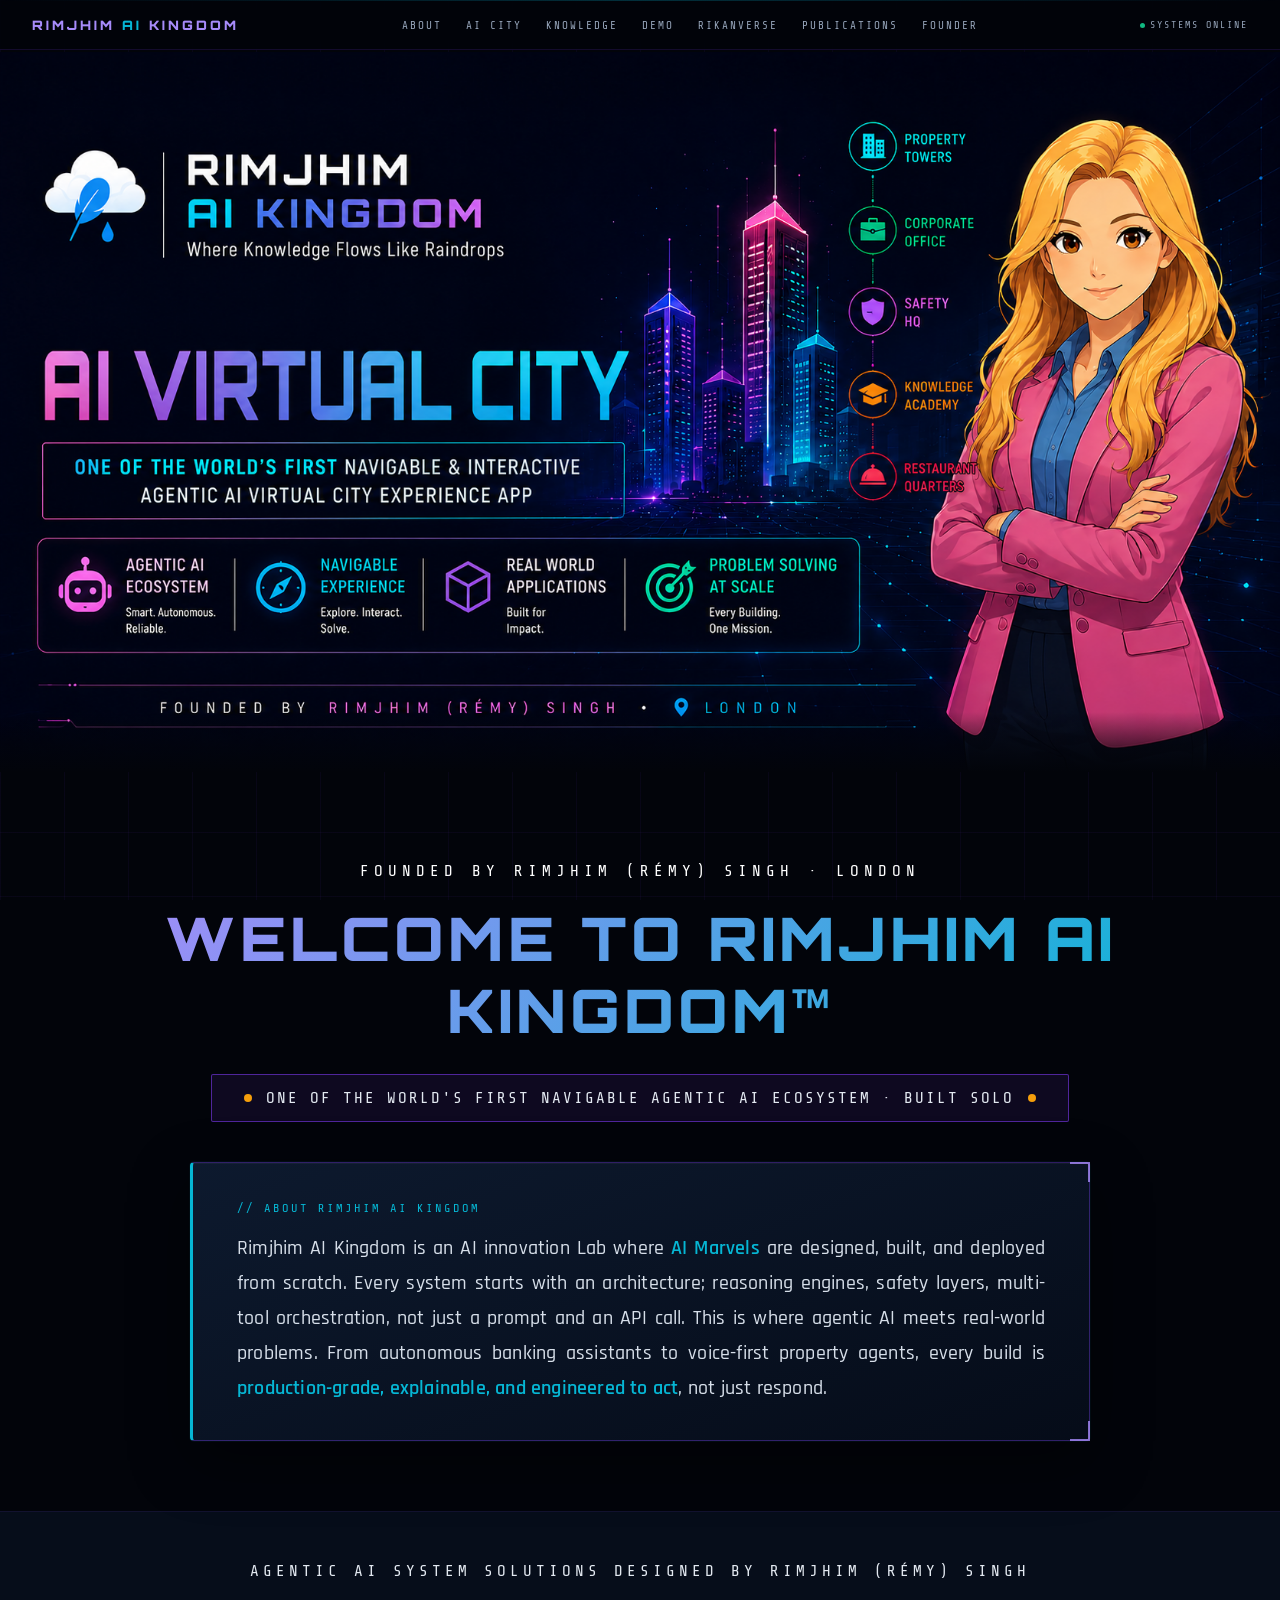
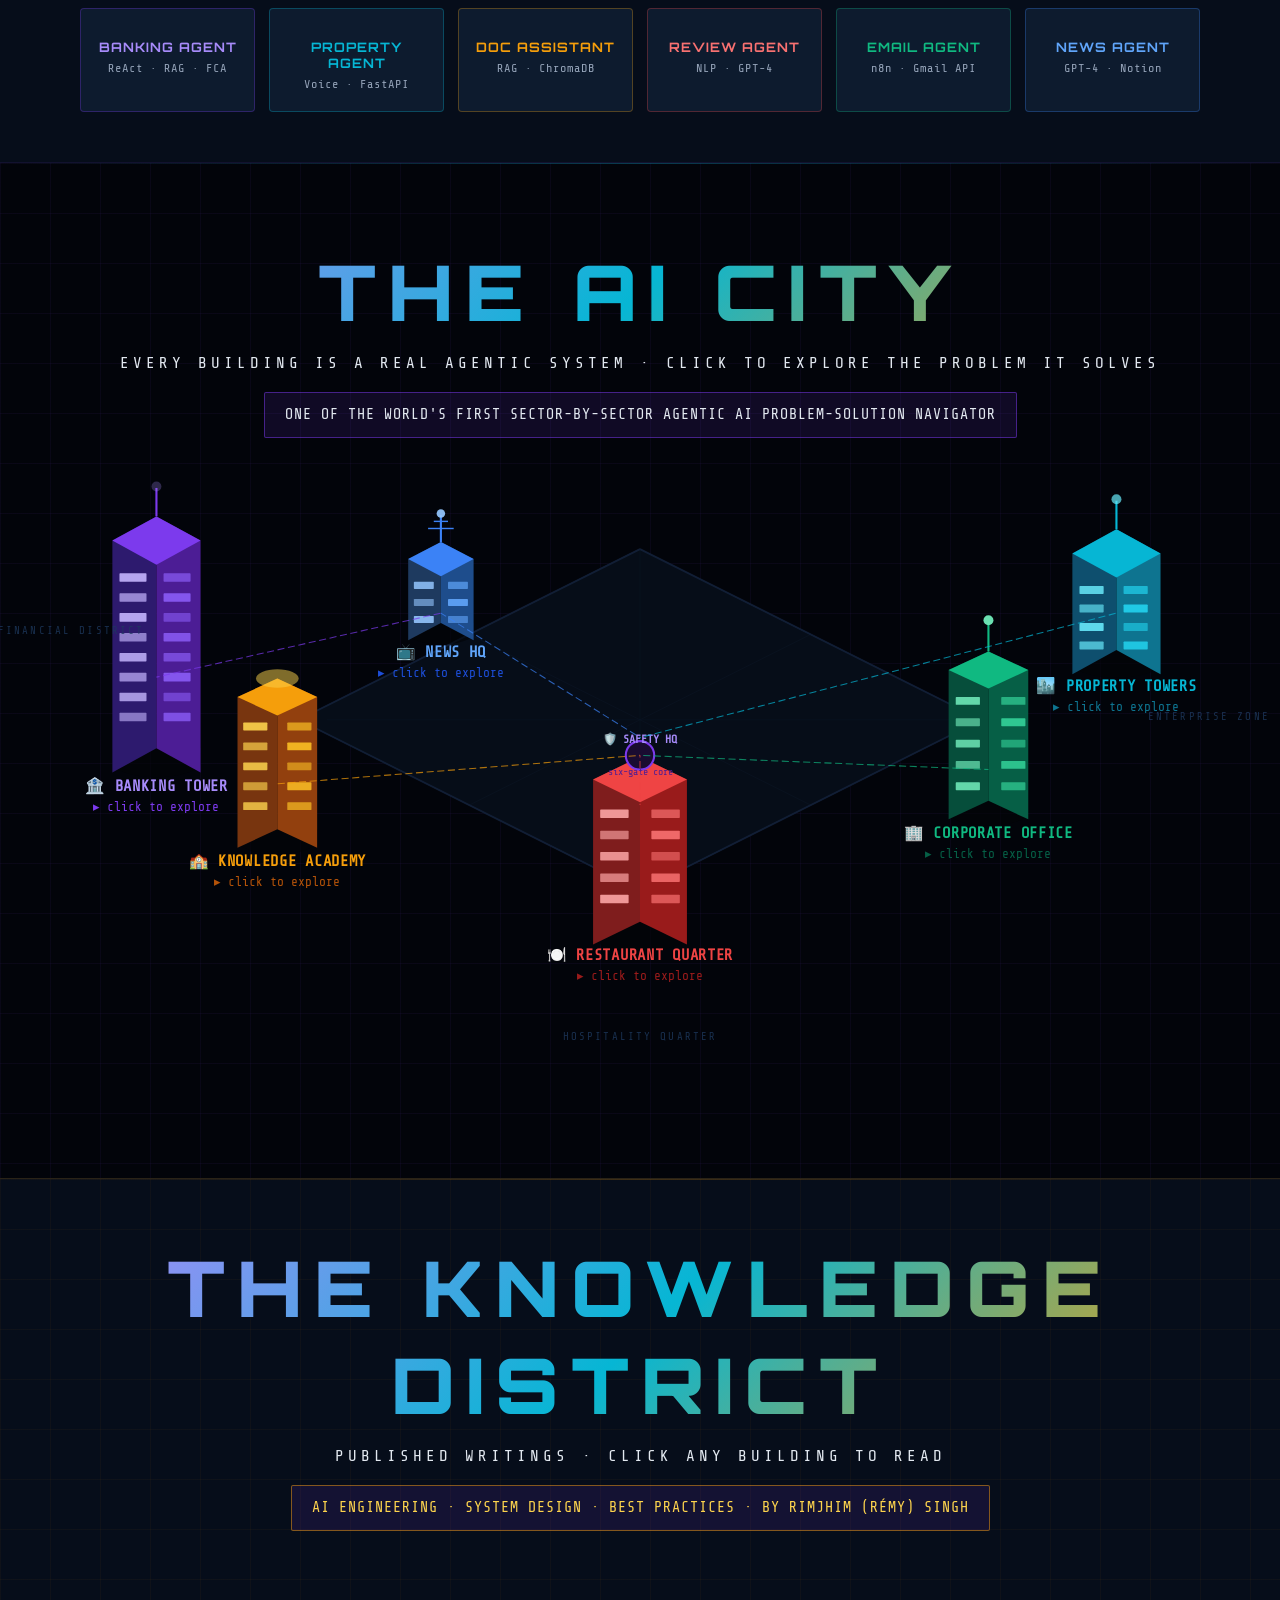
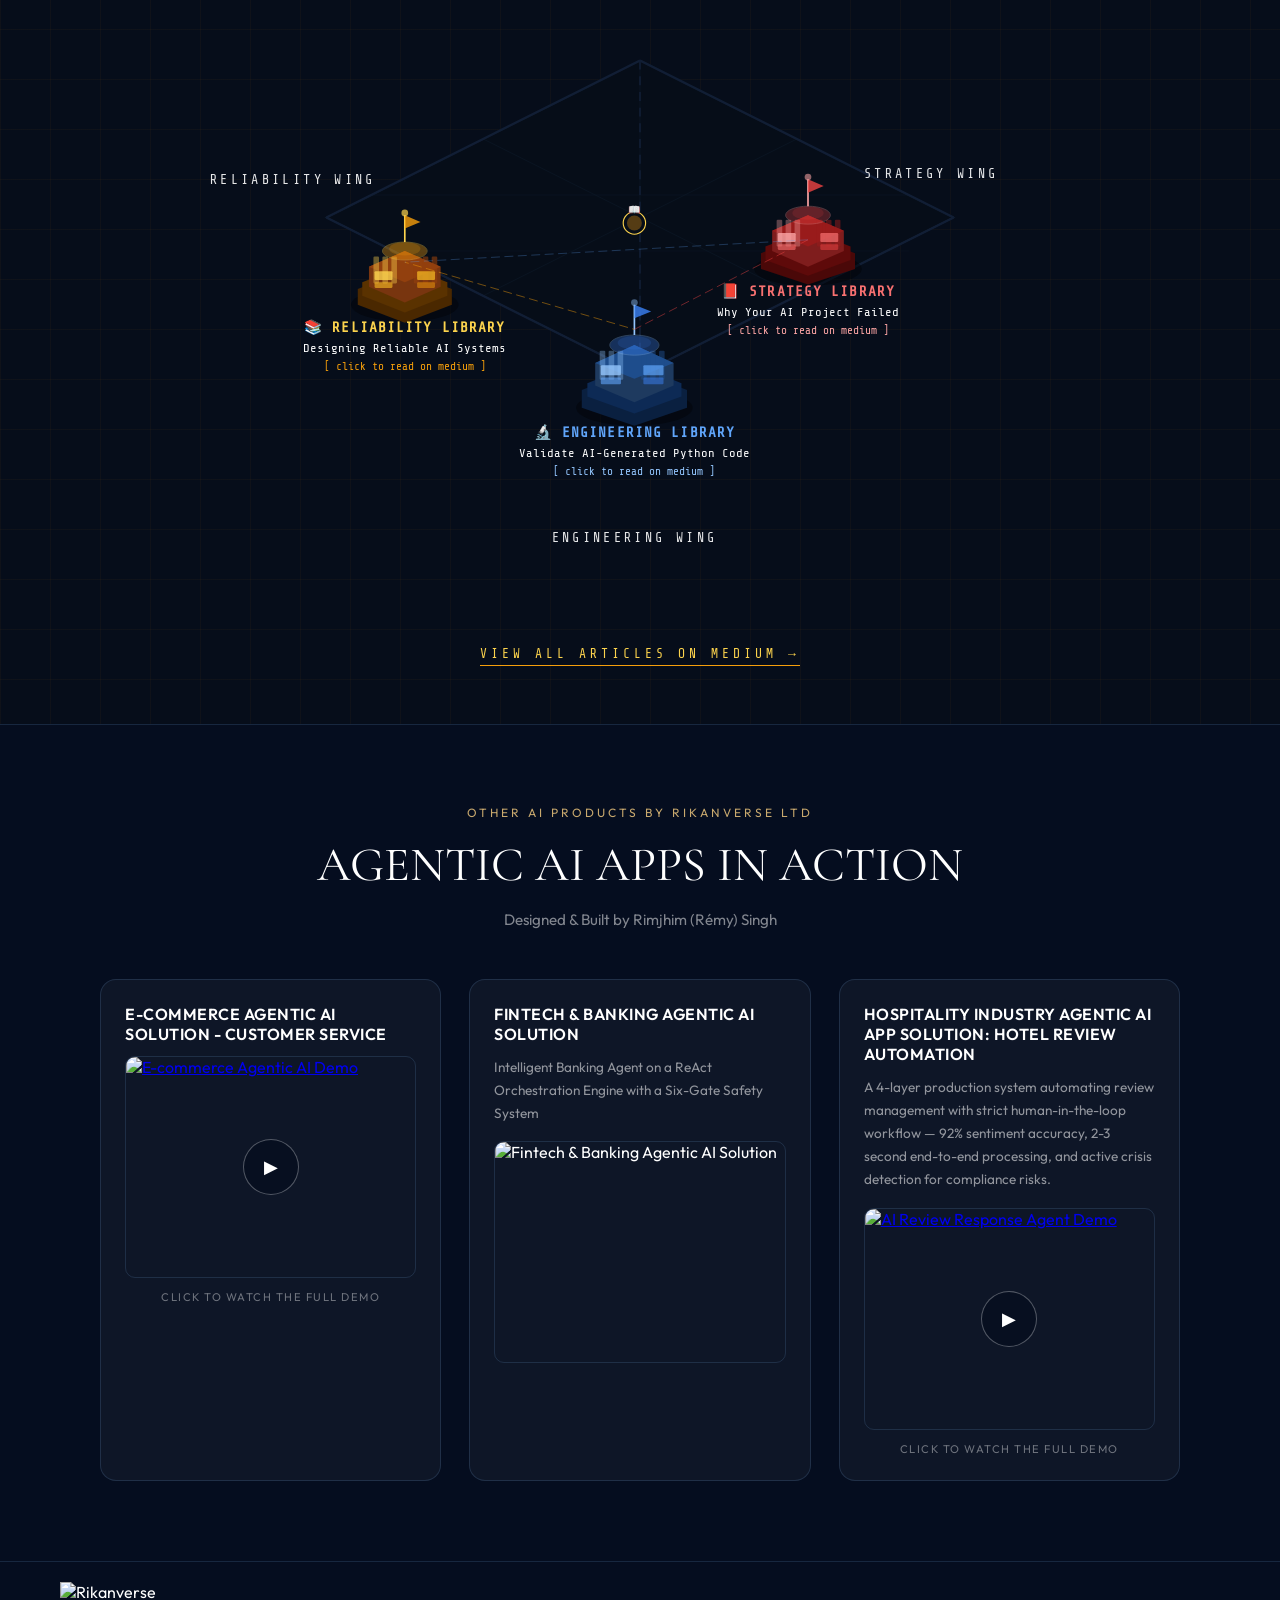
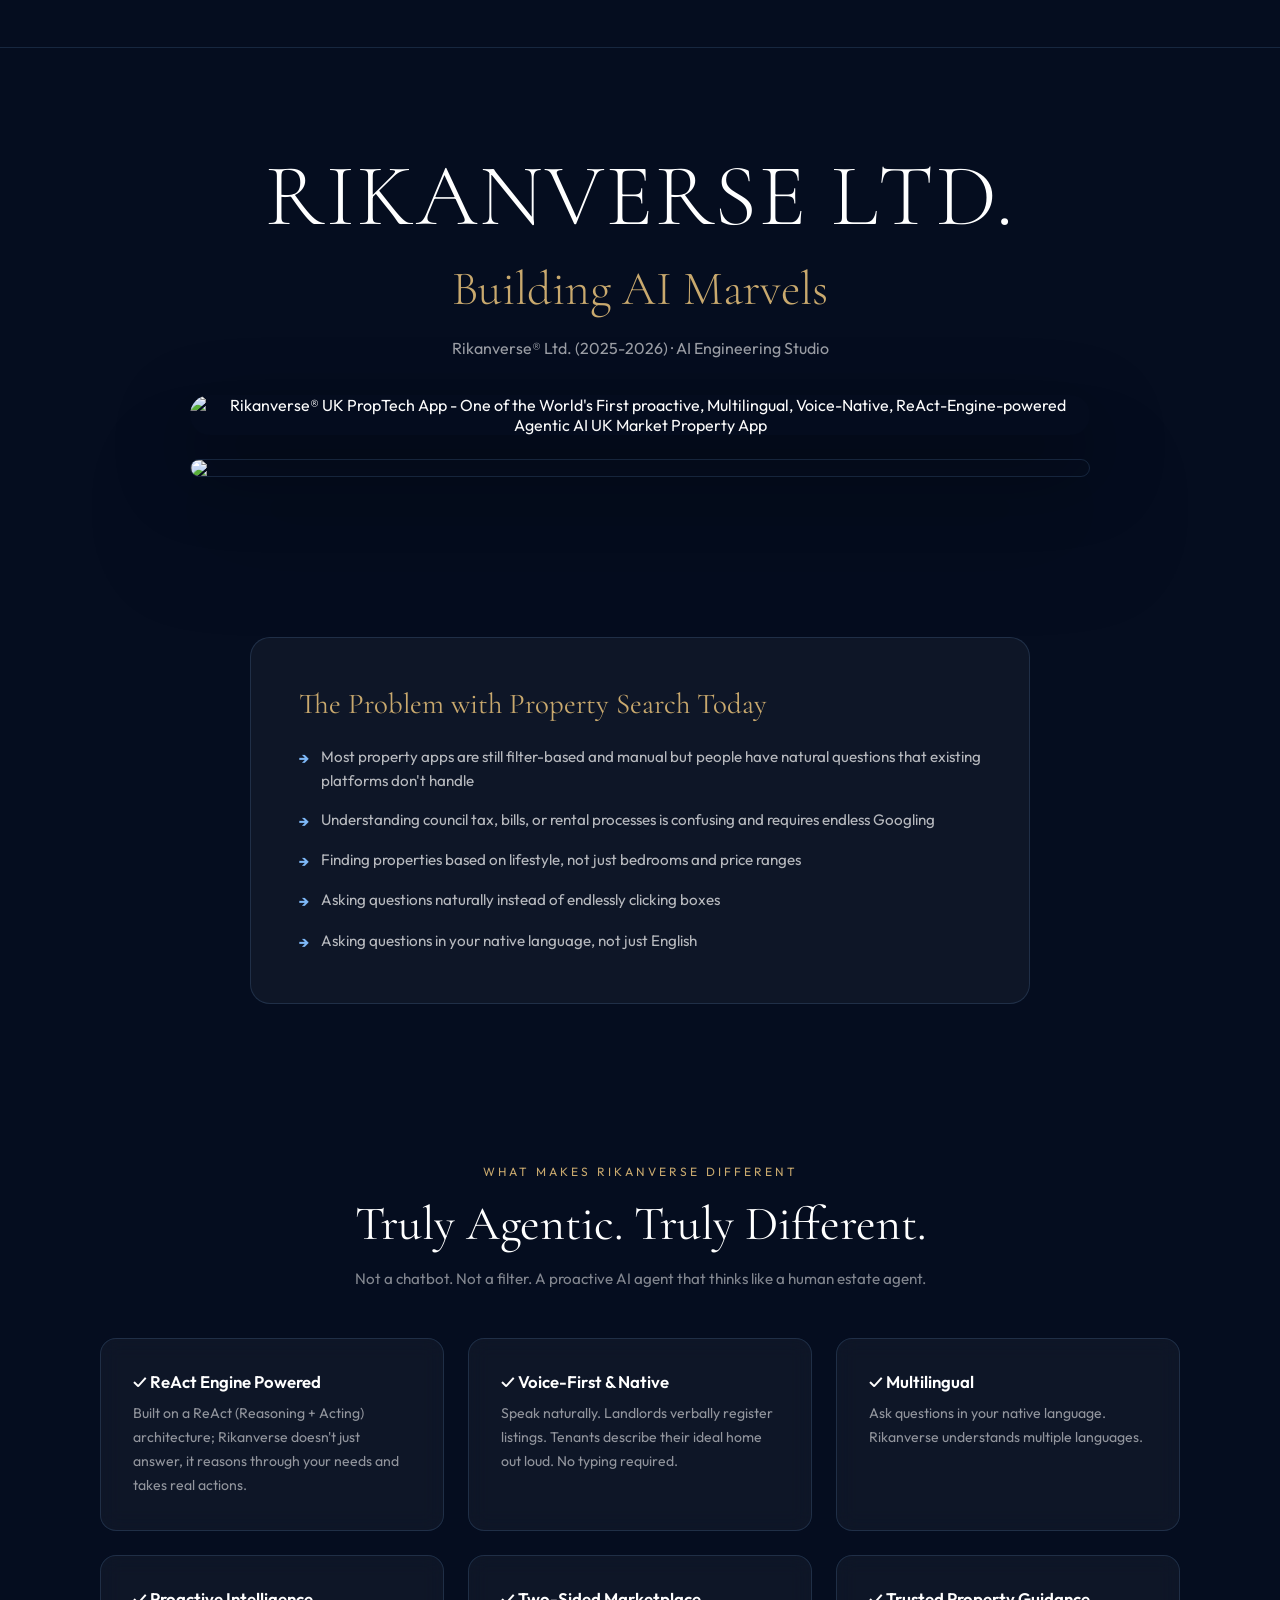
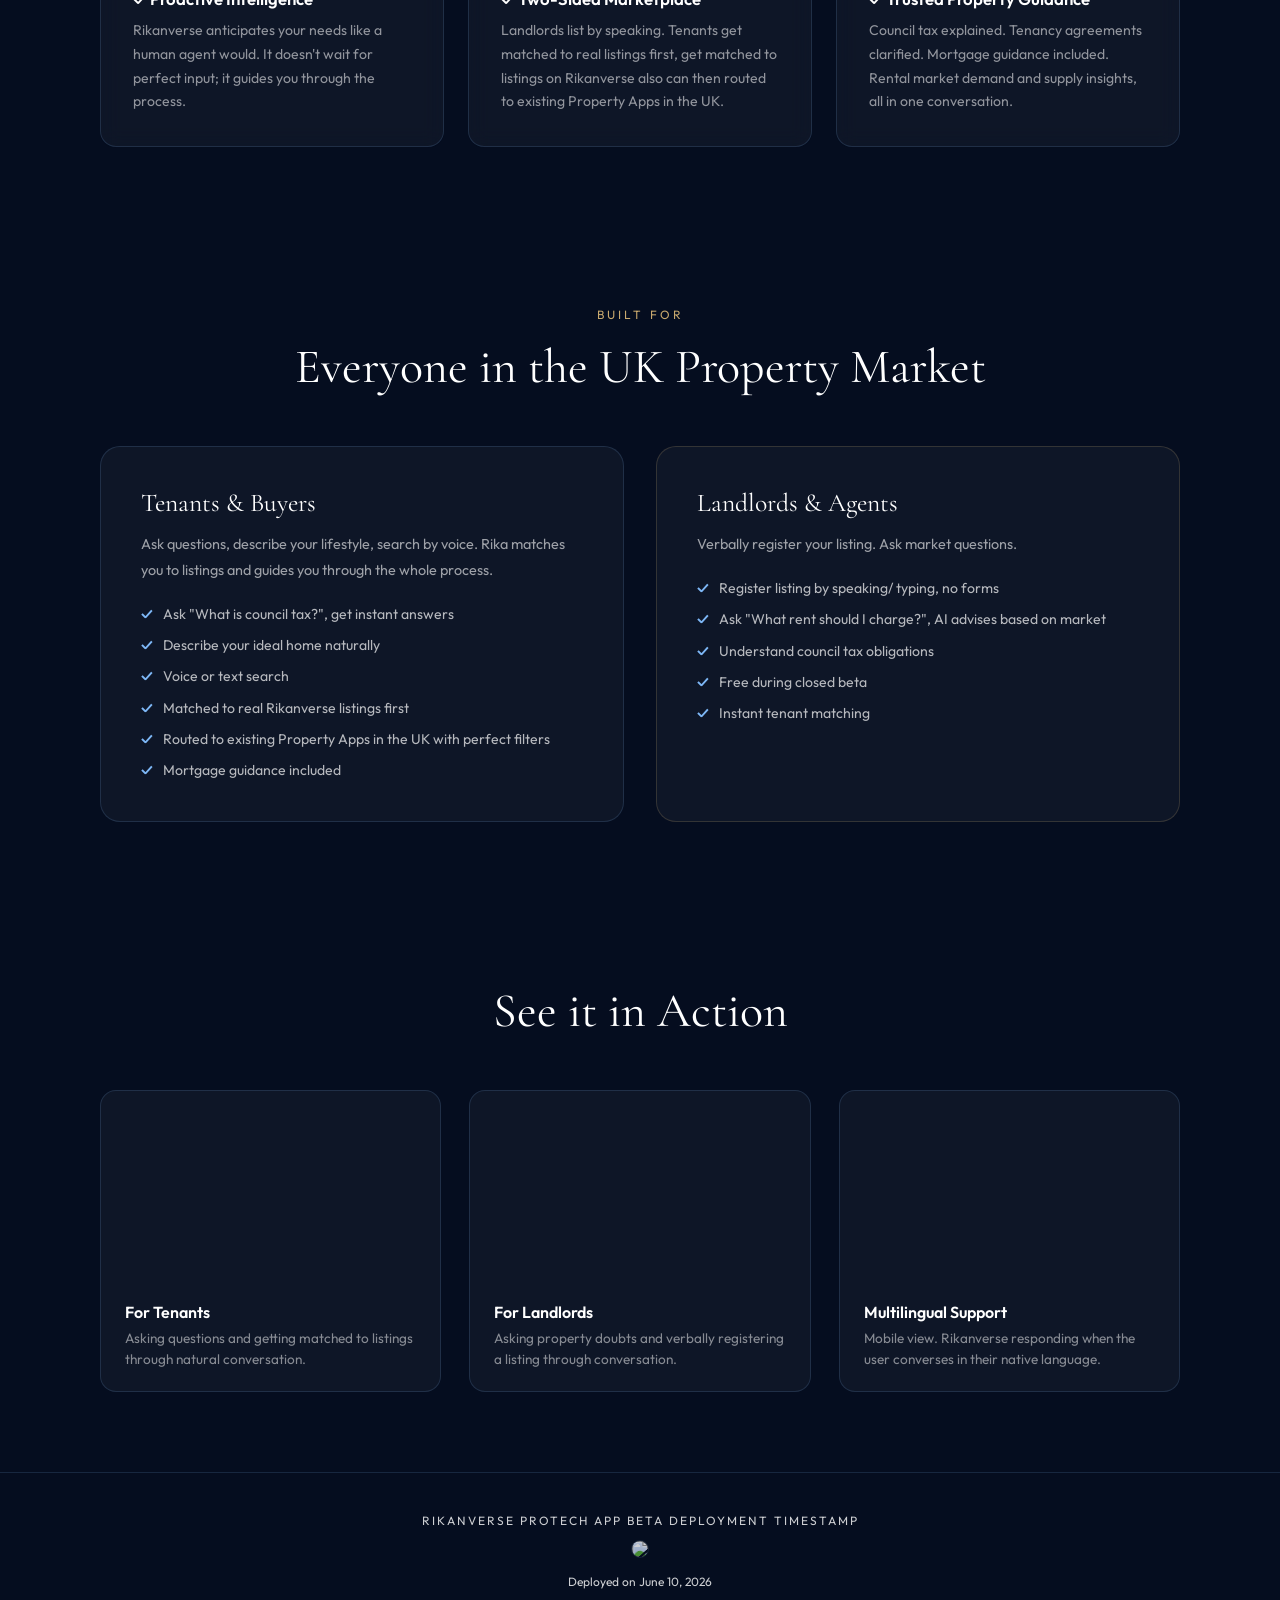
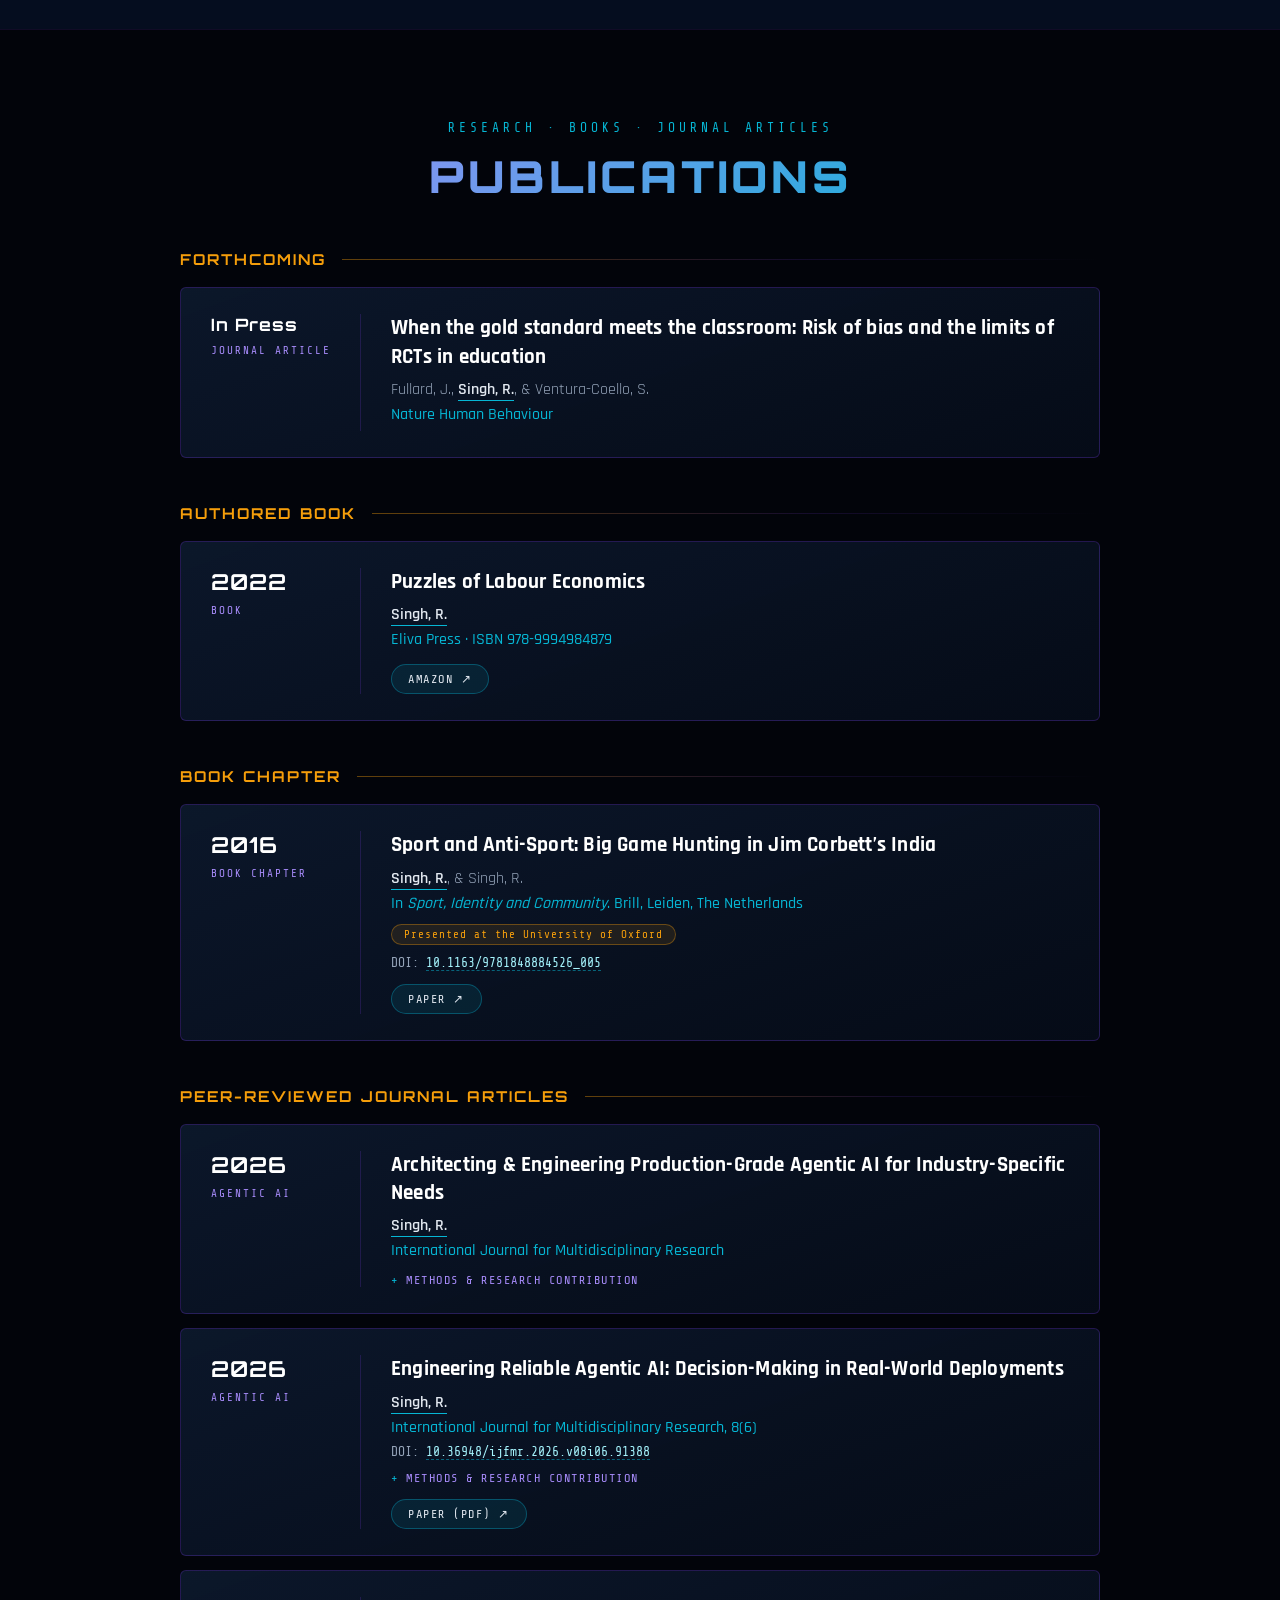
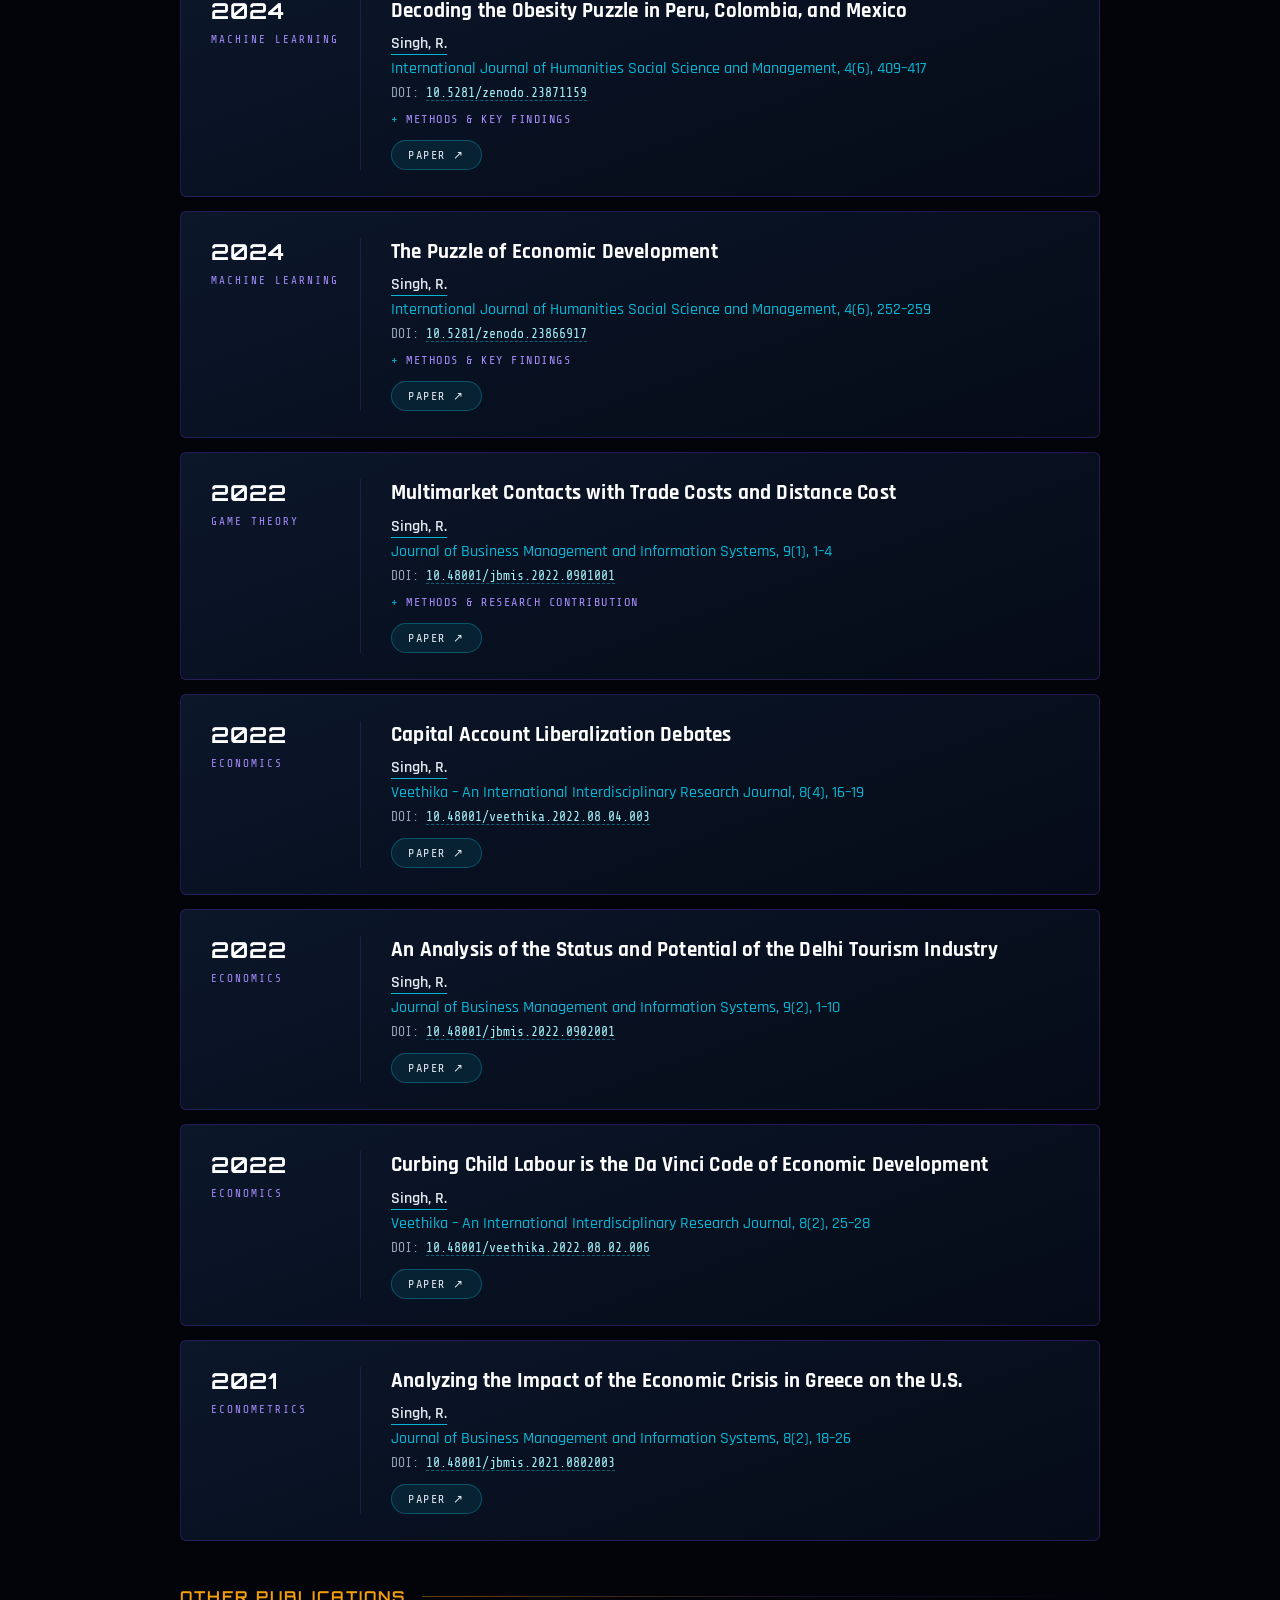
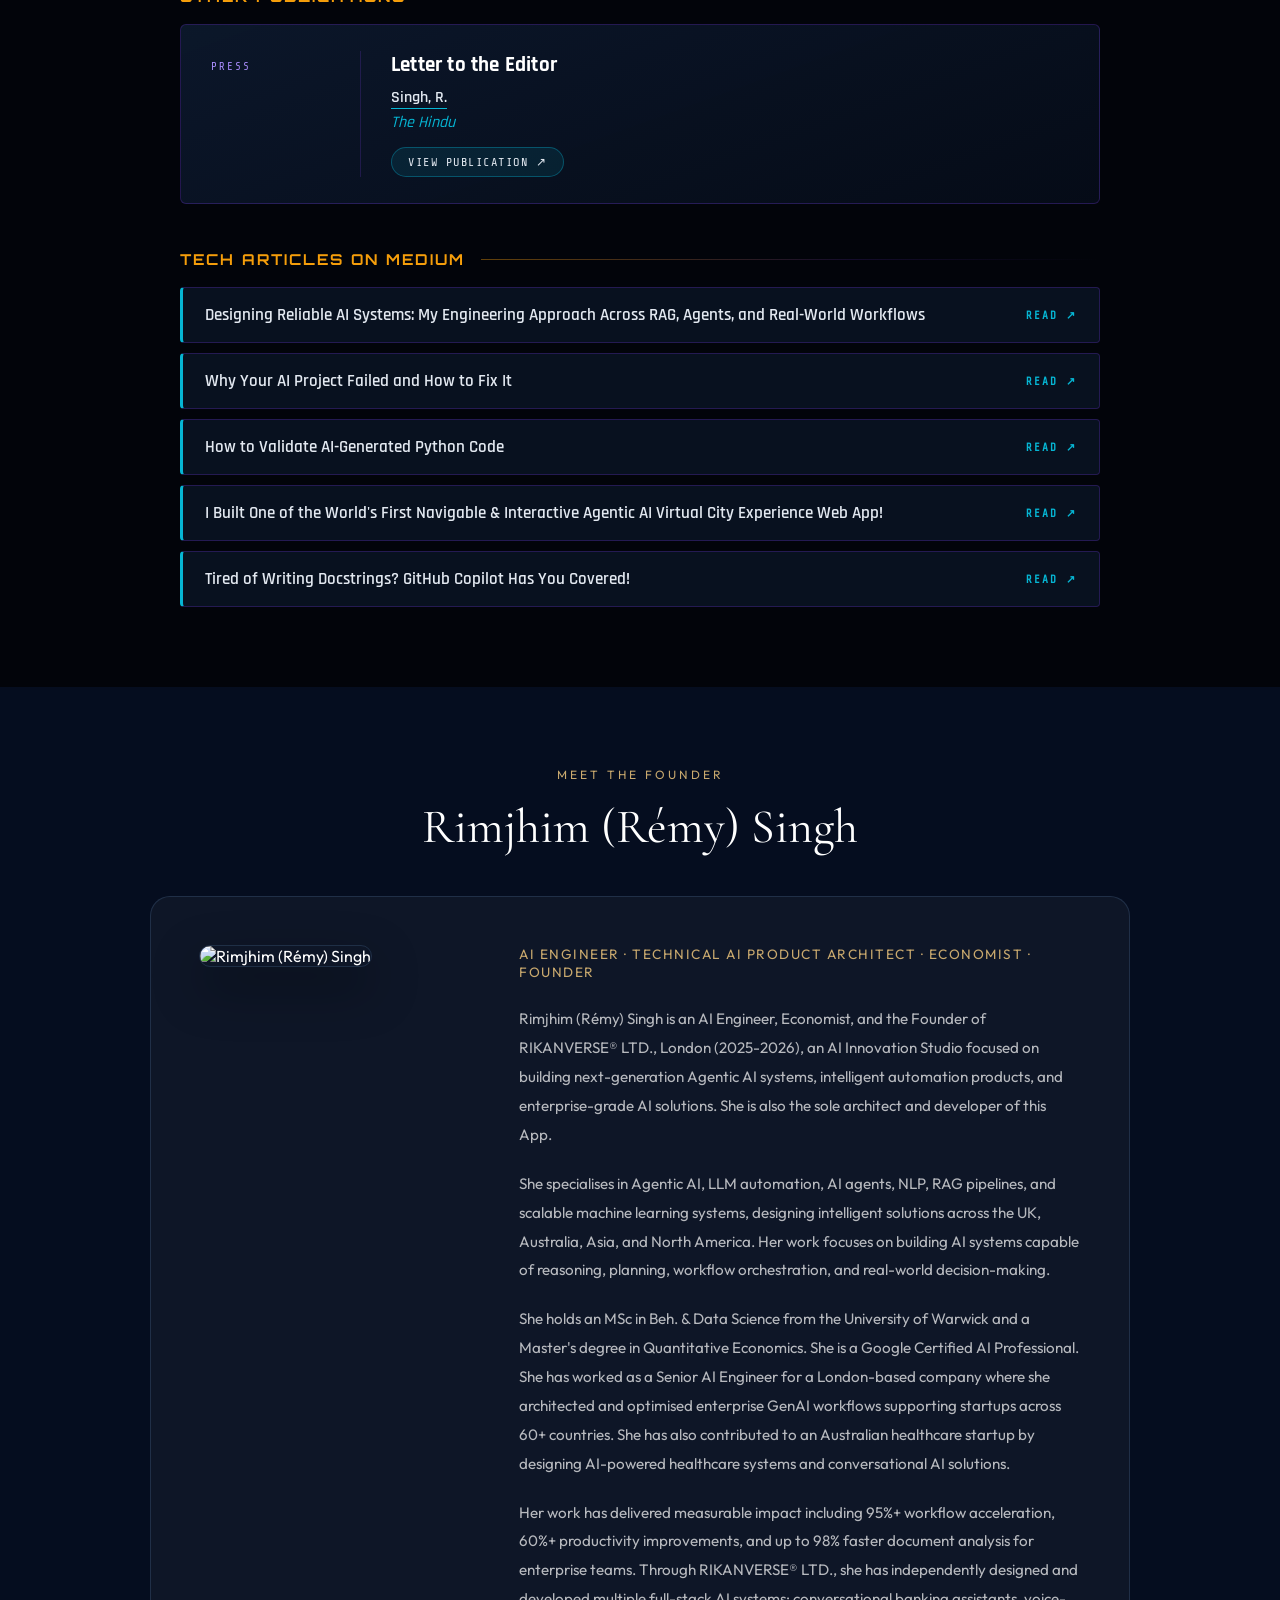
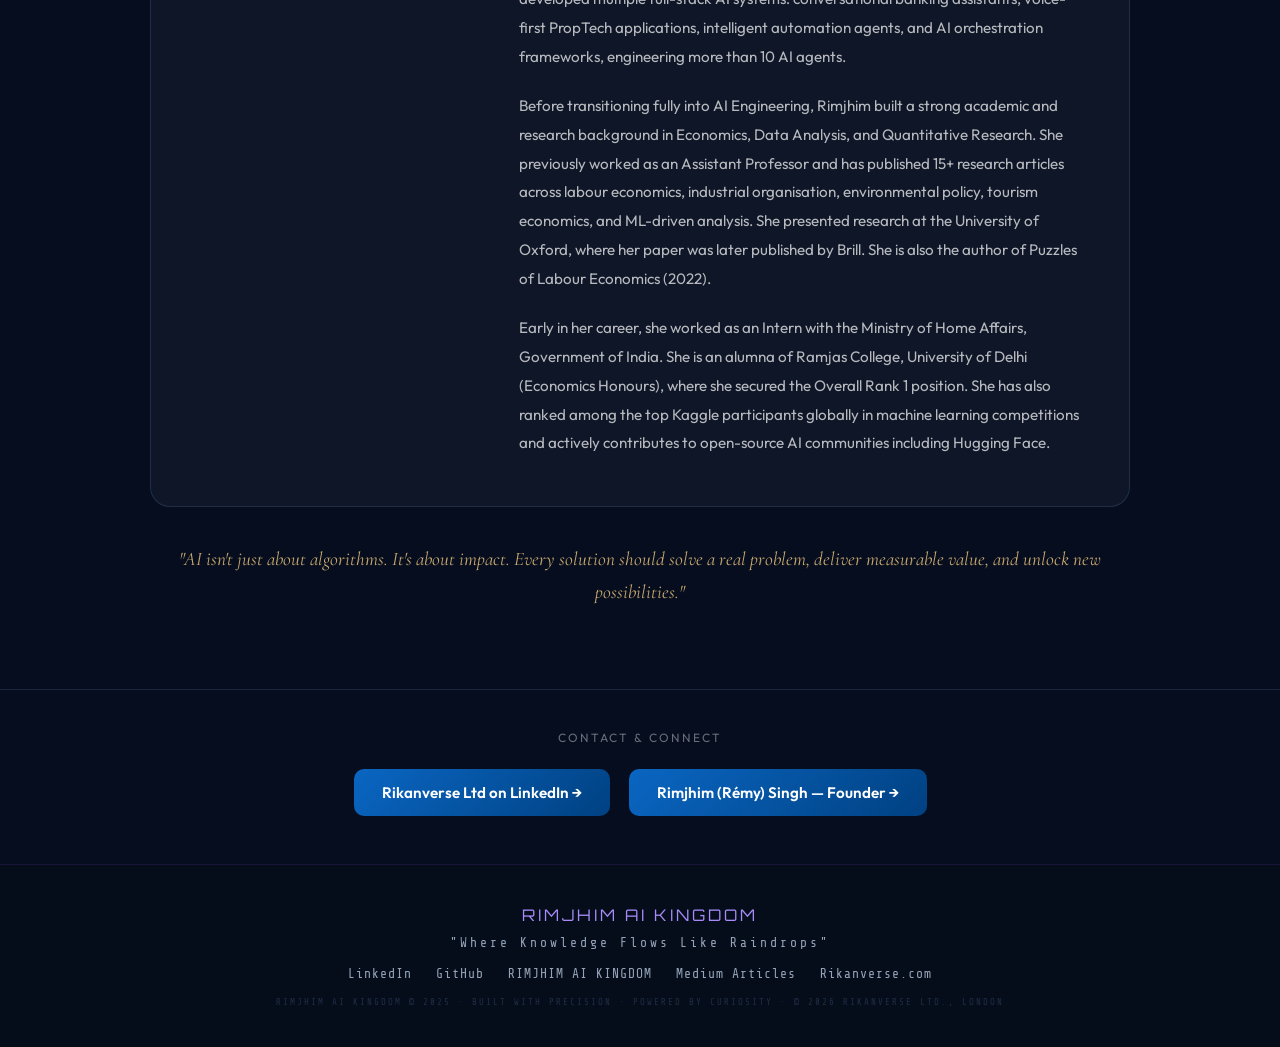
==== commit 3fad2601: "Update about section to reflect Rimjhim AI Kingdom" ====
--- a/index.html
+++ b/index.html
@@ -377,8 +377,8 @@
       </div>
     </div>
     <div class="intro-body">
-      <span class="intro-body-label">// About Rikanverse</span>
-      <p>RIKANVERSE is an AI innovation studio where <strong>AI Marvels </strong> are designed, built, and deployed from scratch. Every system starts with an architecture; reasoning engines, safety layers, multi-tool orchestration, not just a prompt and an API call. This is where agentic AI meets real-world problems. From autonomous banking assistants to voice-first property agents, every build is <strong>production-grade, explainable, and engineered to act</strong>, not just respond.</p>
+      <span class="intro-body-label">// About Rimjhim AI Kingdom</span>
+      <p>Rimjhim AI Kingdom is an AI innovation Lab where <strong>AI Marvels </strong> are designed, built, and deployed from scratch. Every system starts with an architecture; reasoning engines, safety layers, multi-tool orchestration, not just a prompt and an API call. This is where agentic AI meets real-world problems. From autonomous banking assistants to voice-first property agents, every build is <strong>production-grade, explainable, and engineered to act</strong>, not just respond.</p>
     </div>
   </div>
 </section>
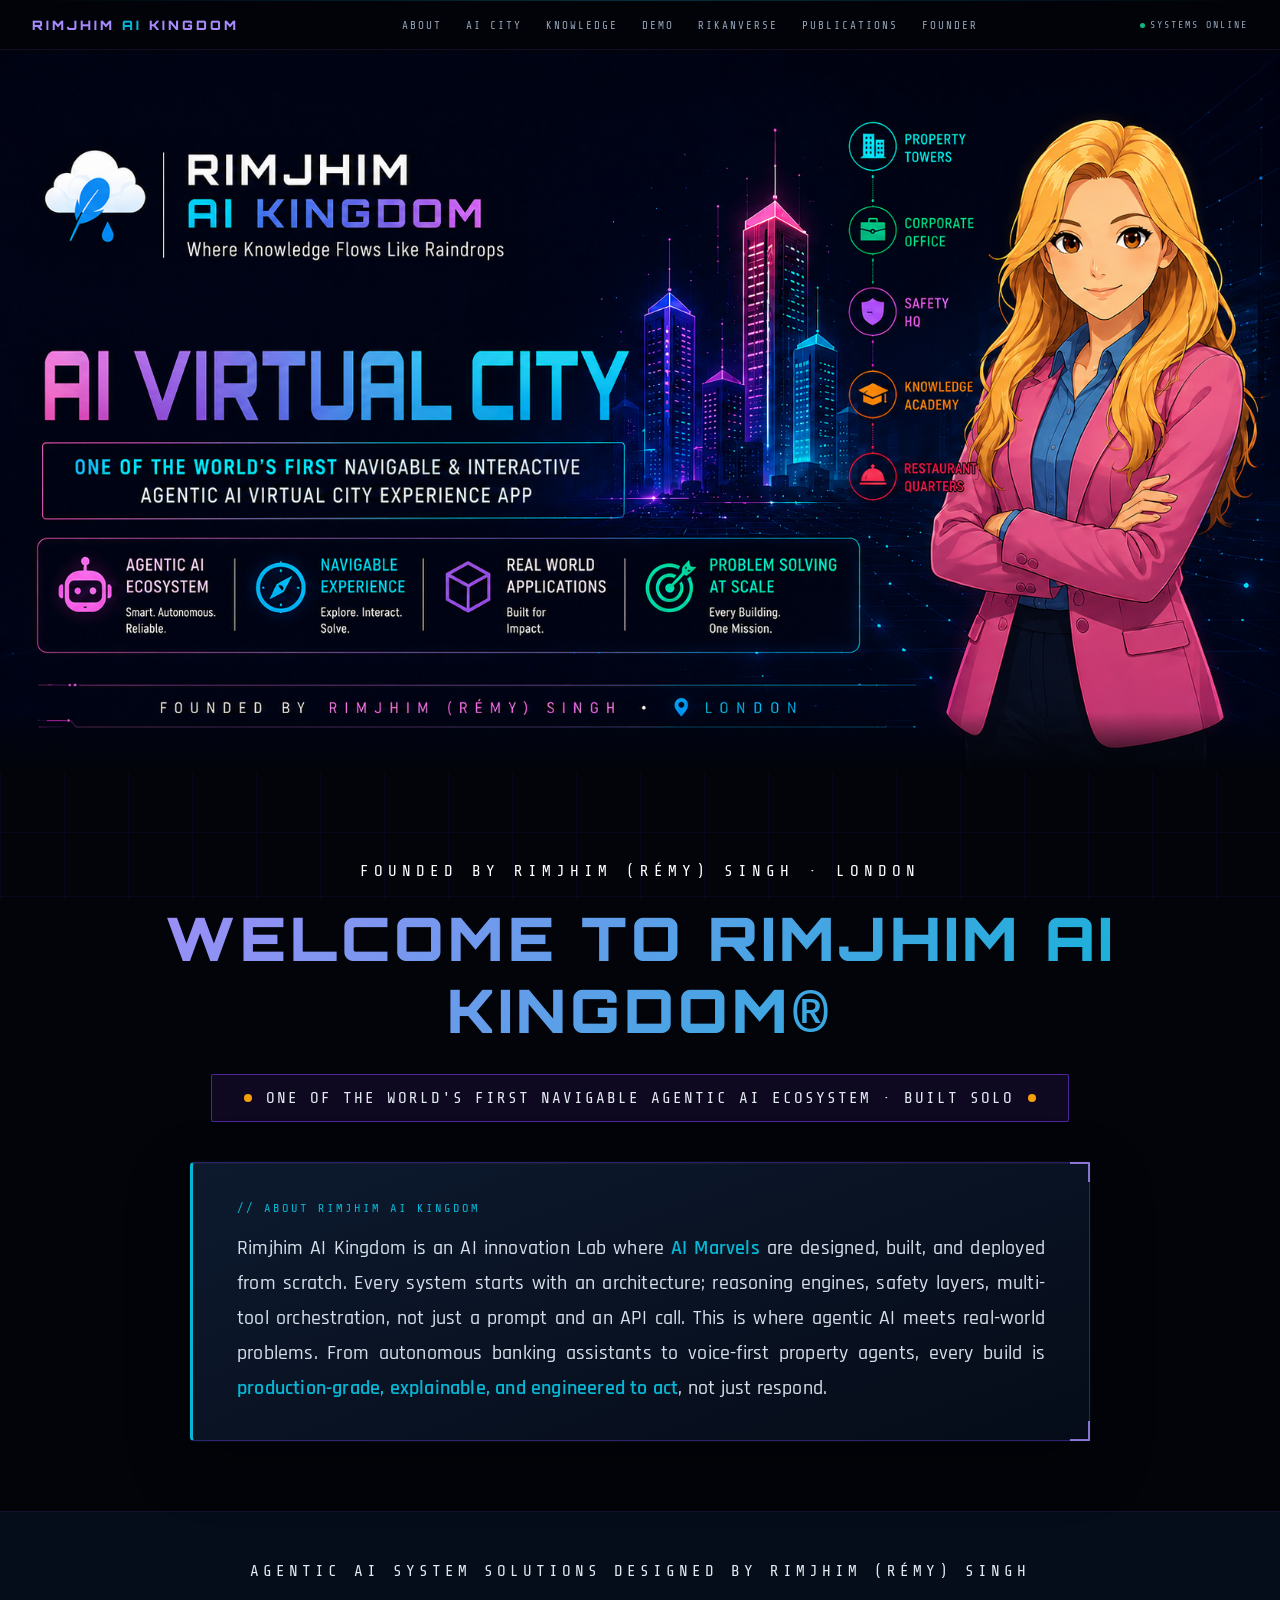
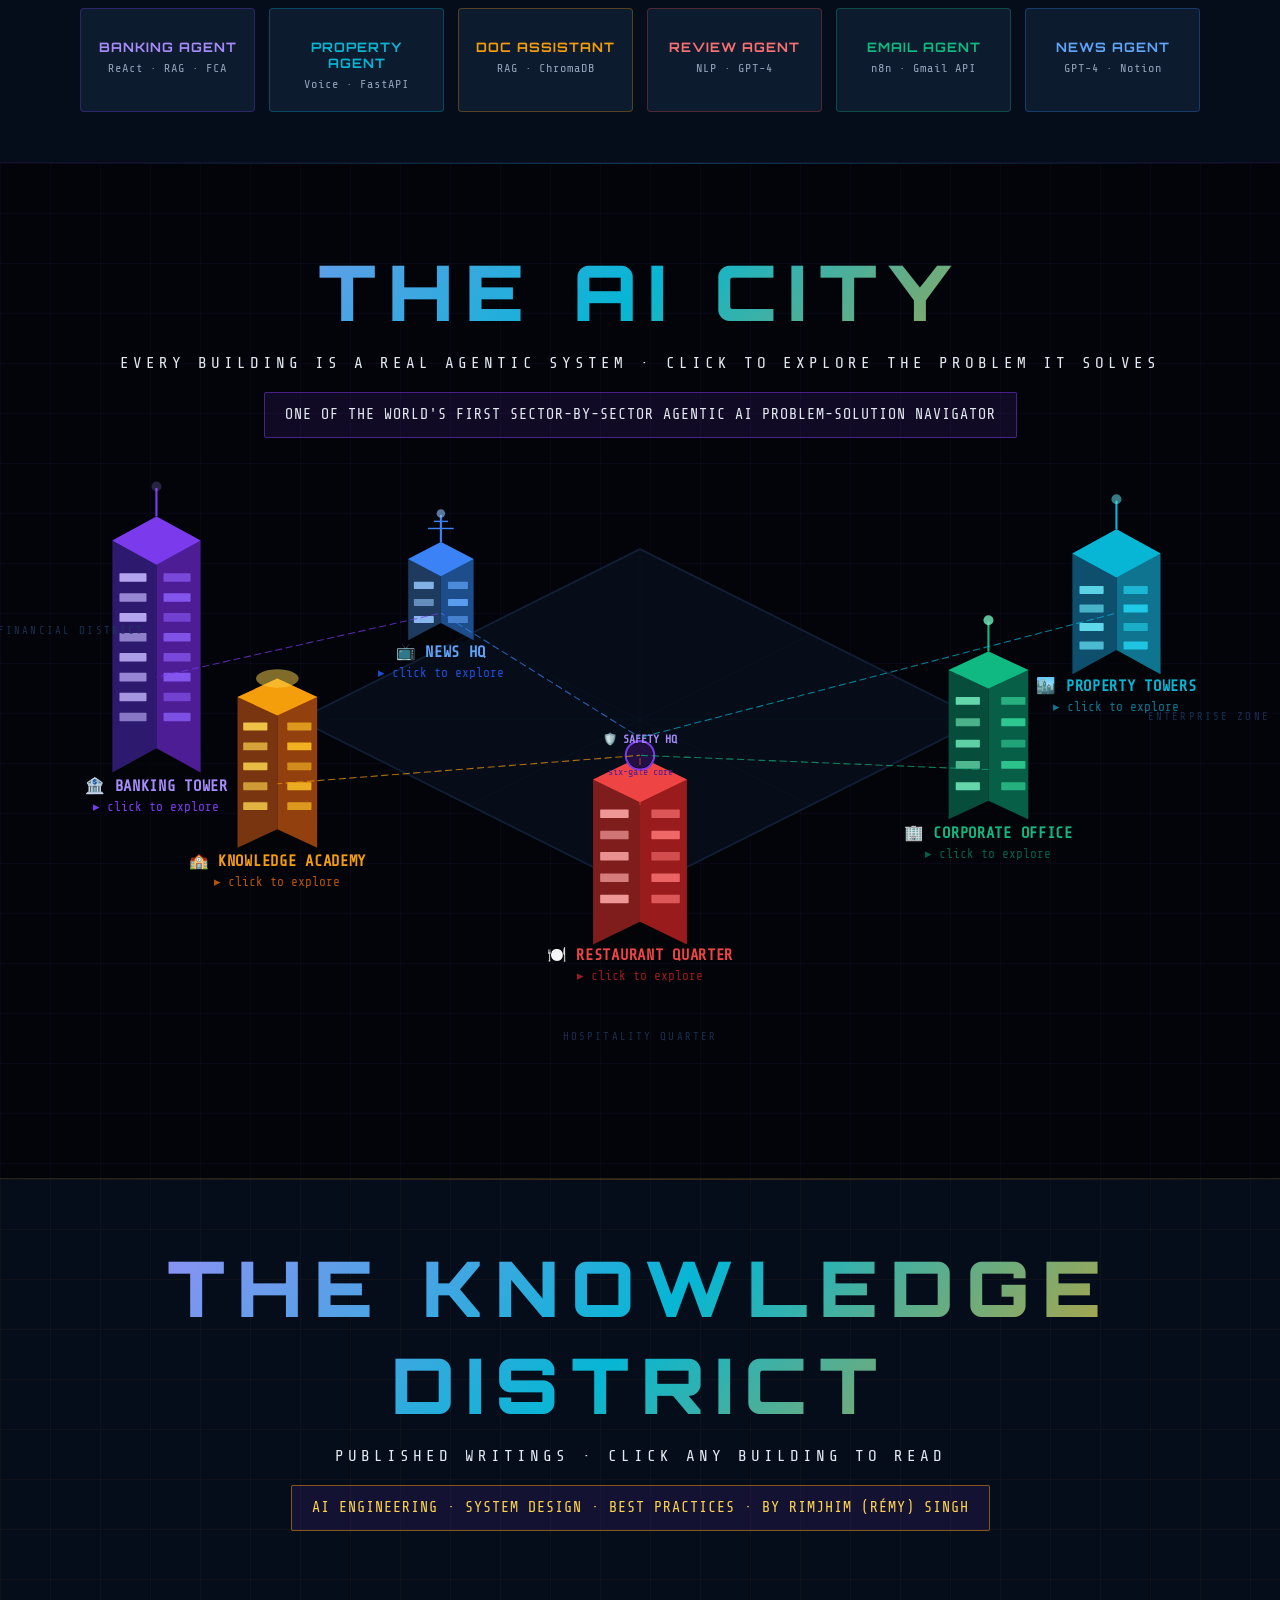
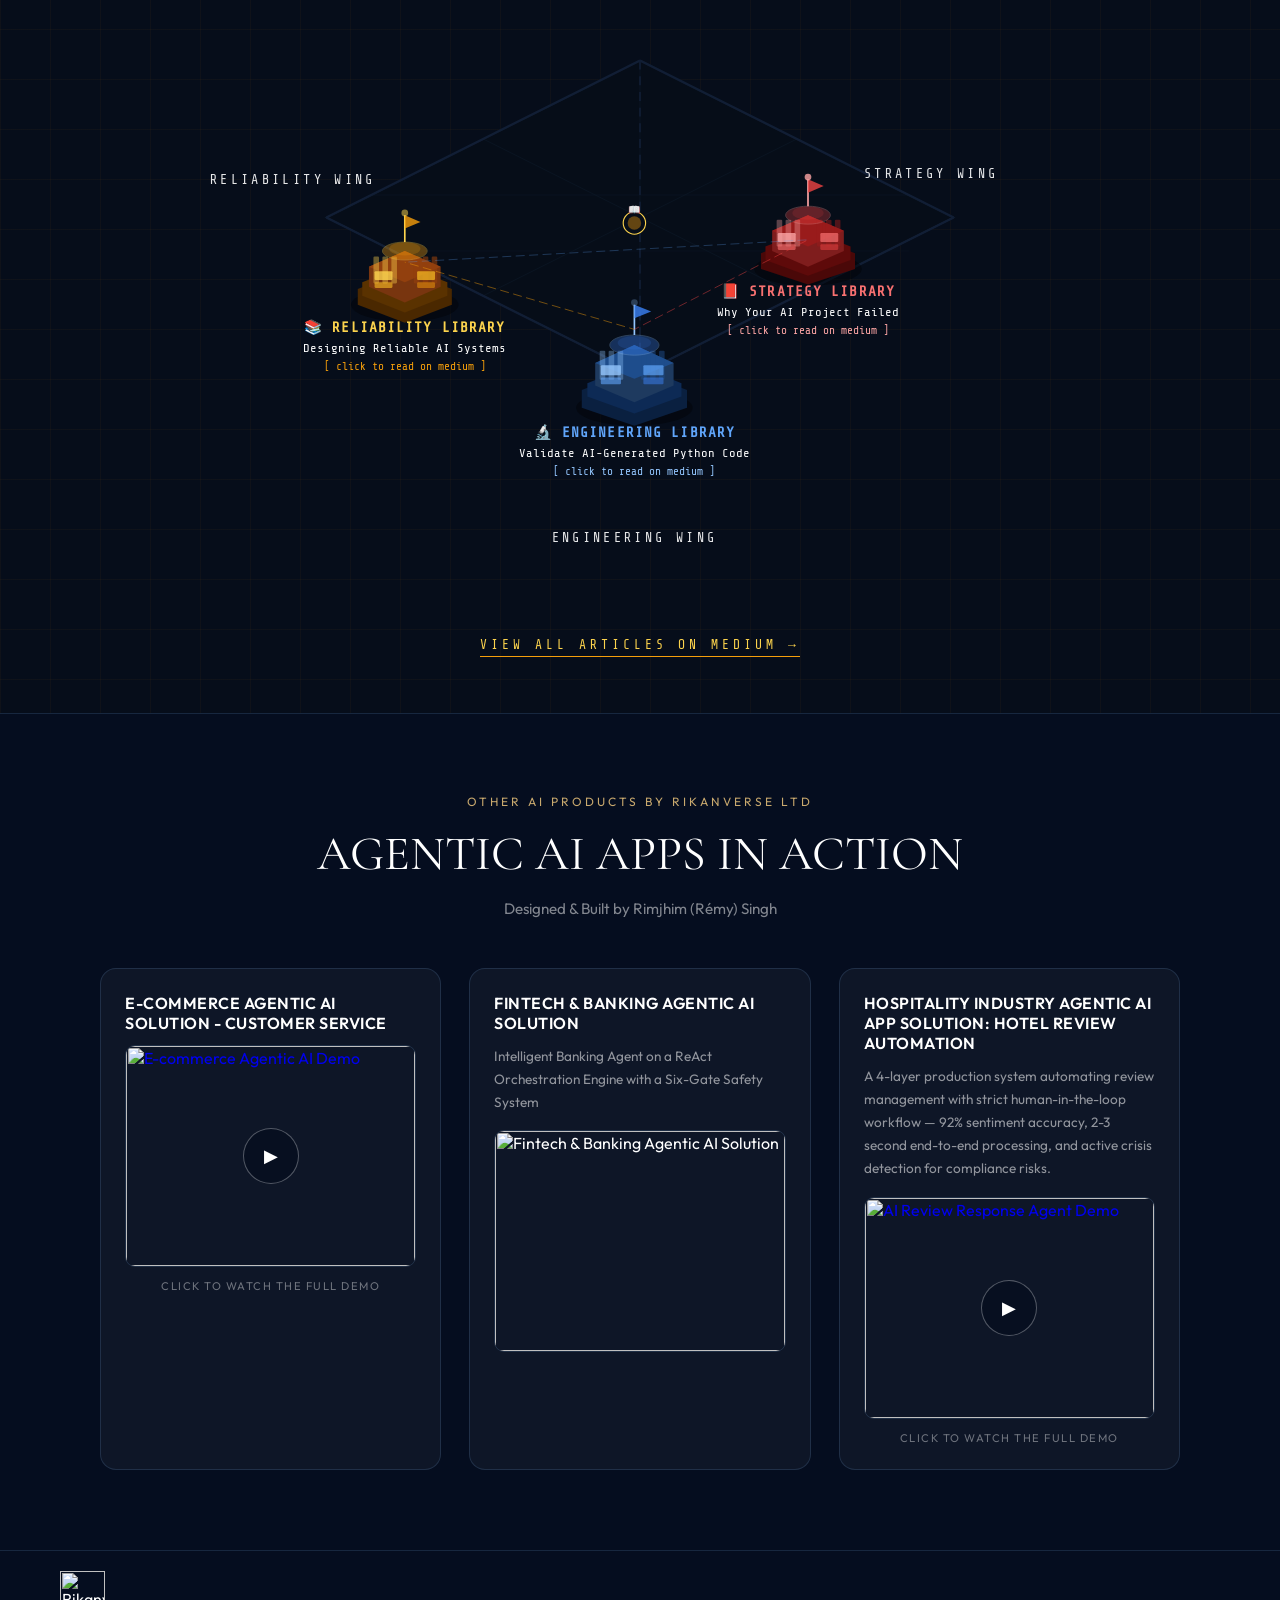
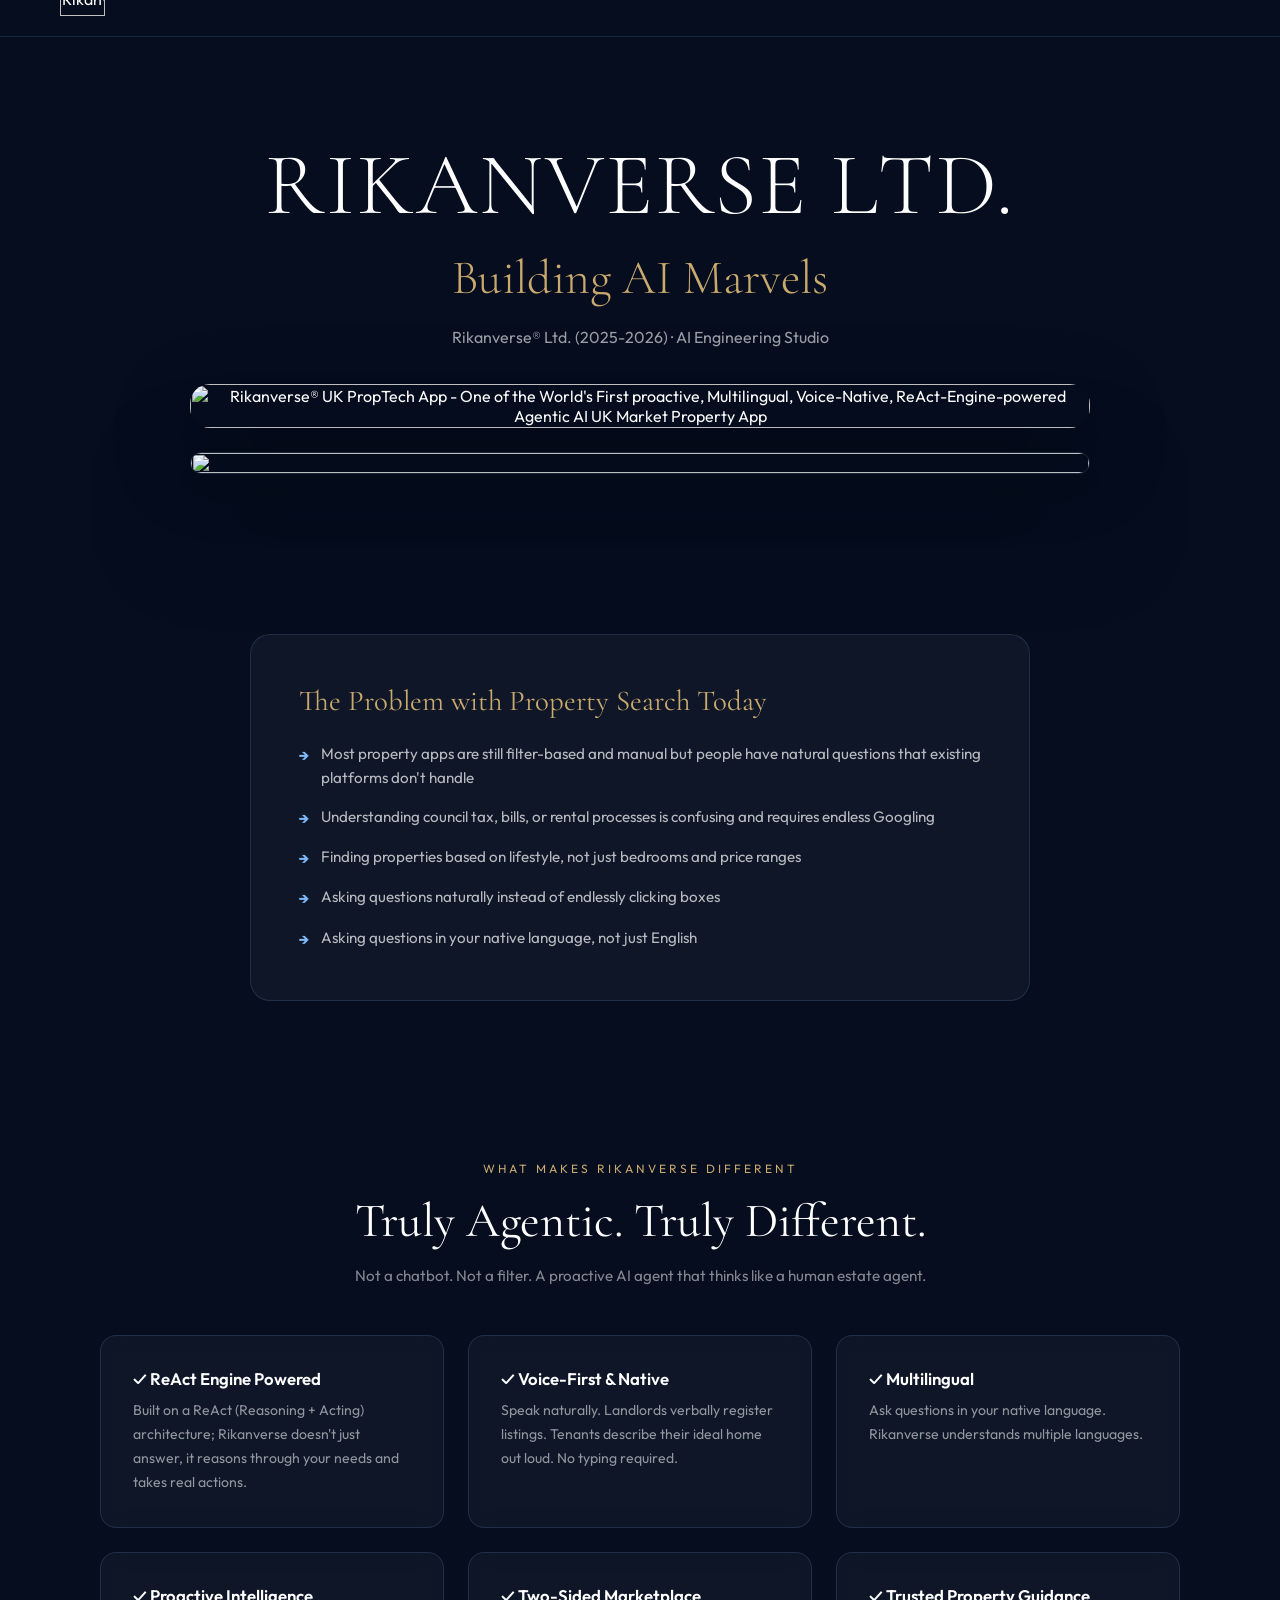
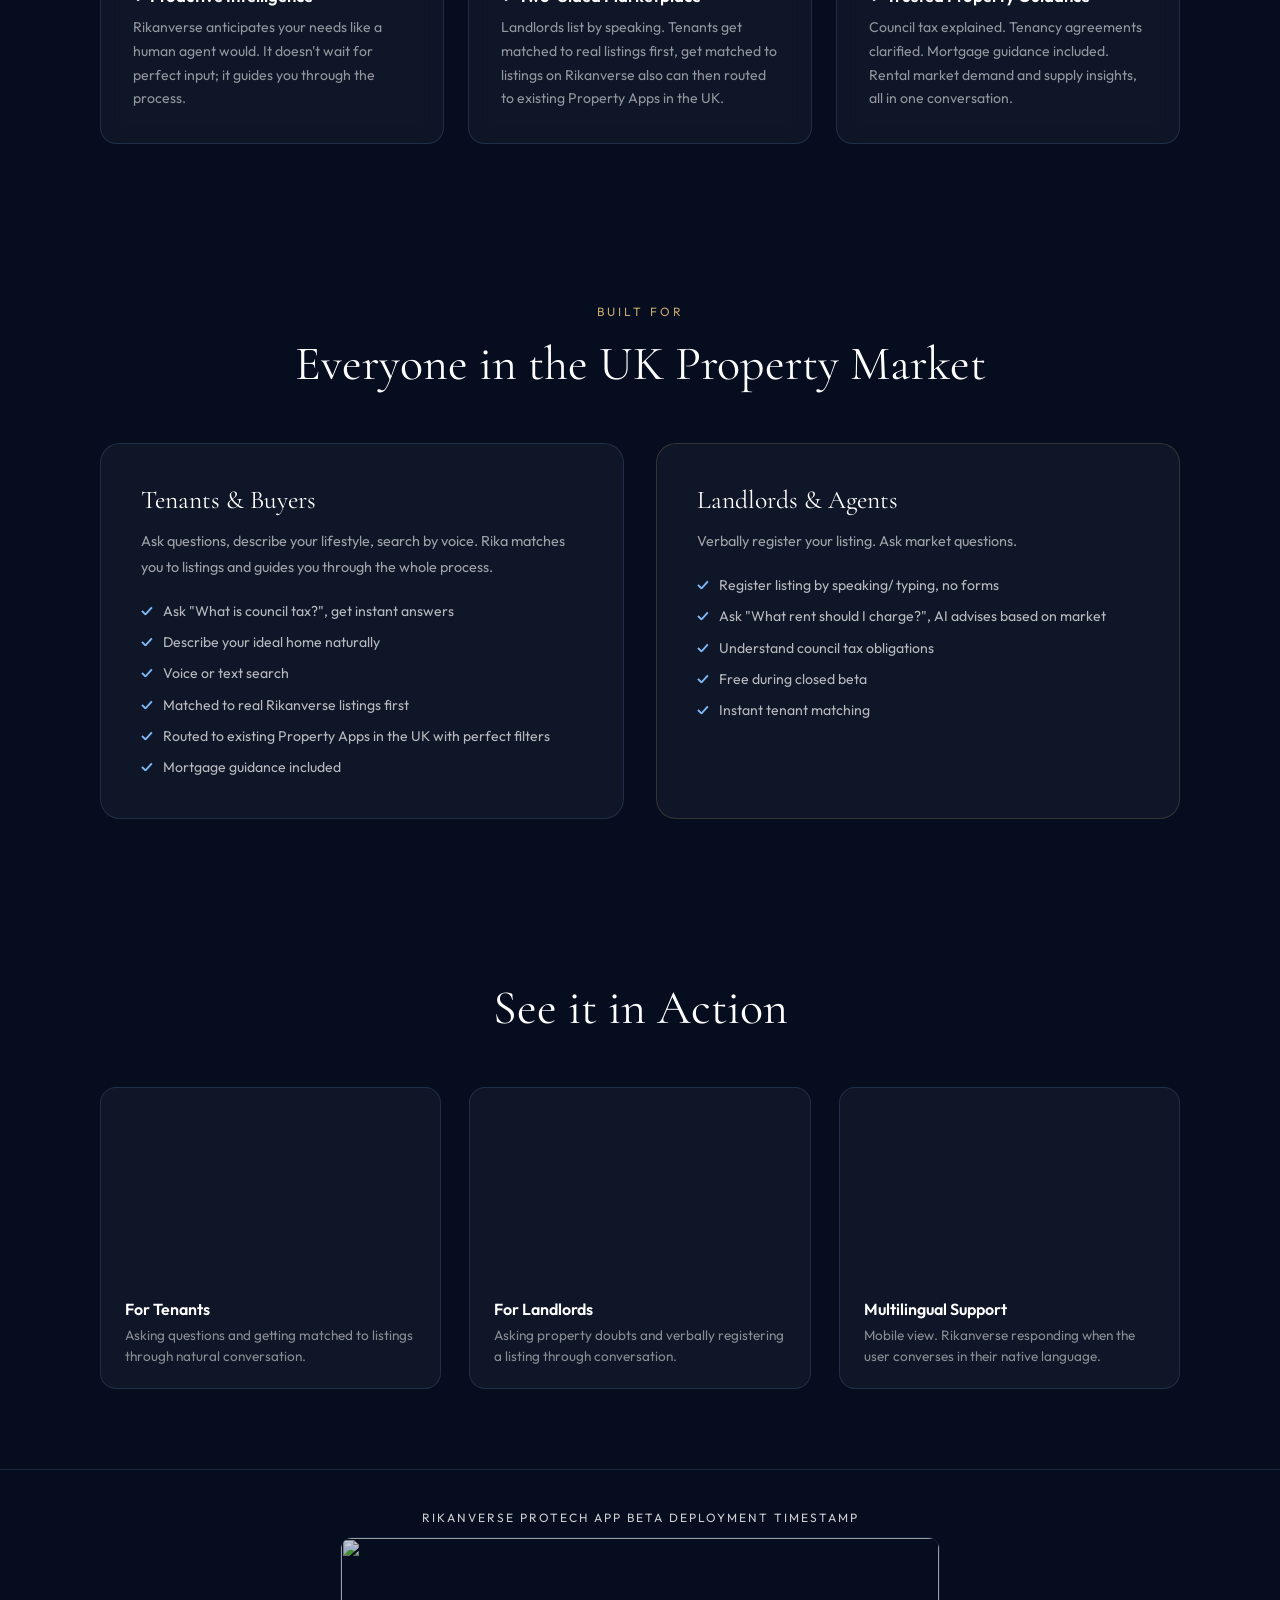
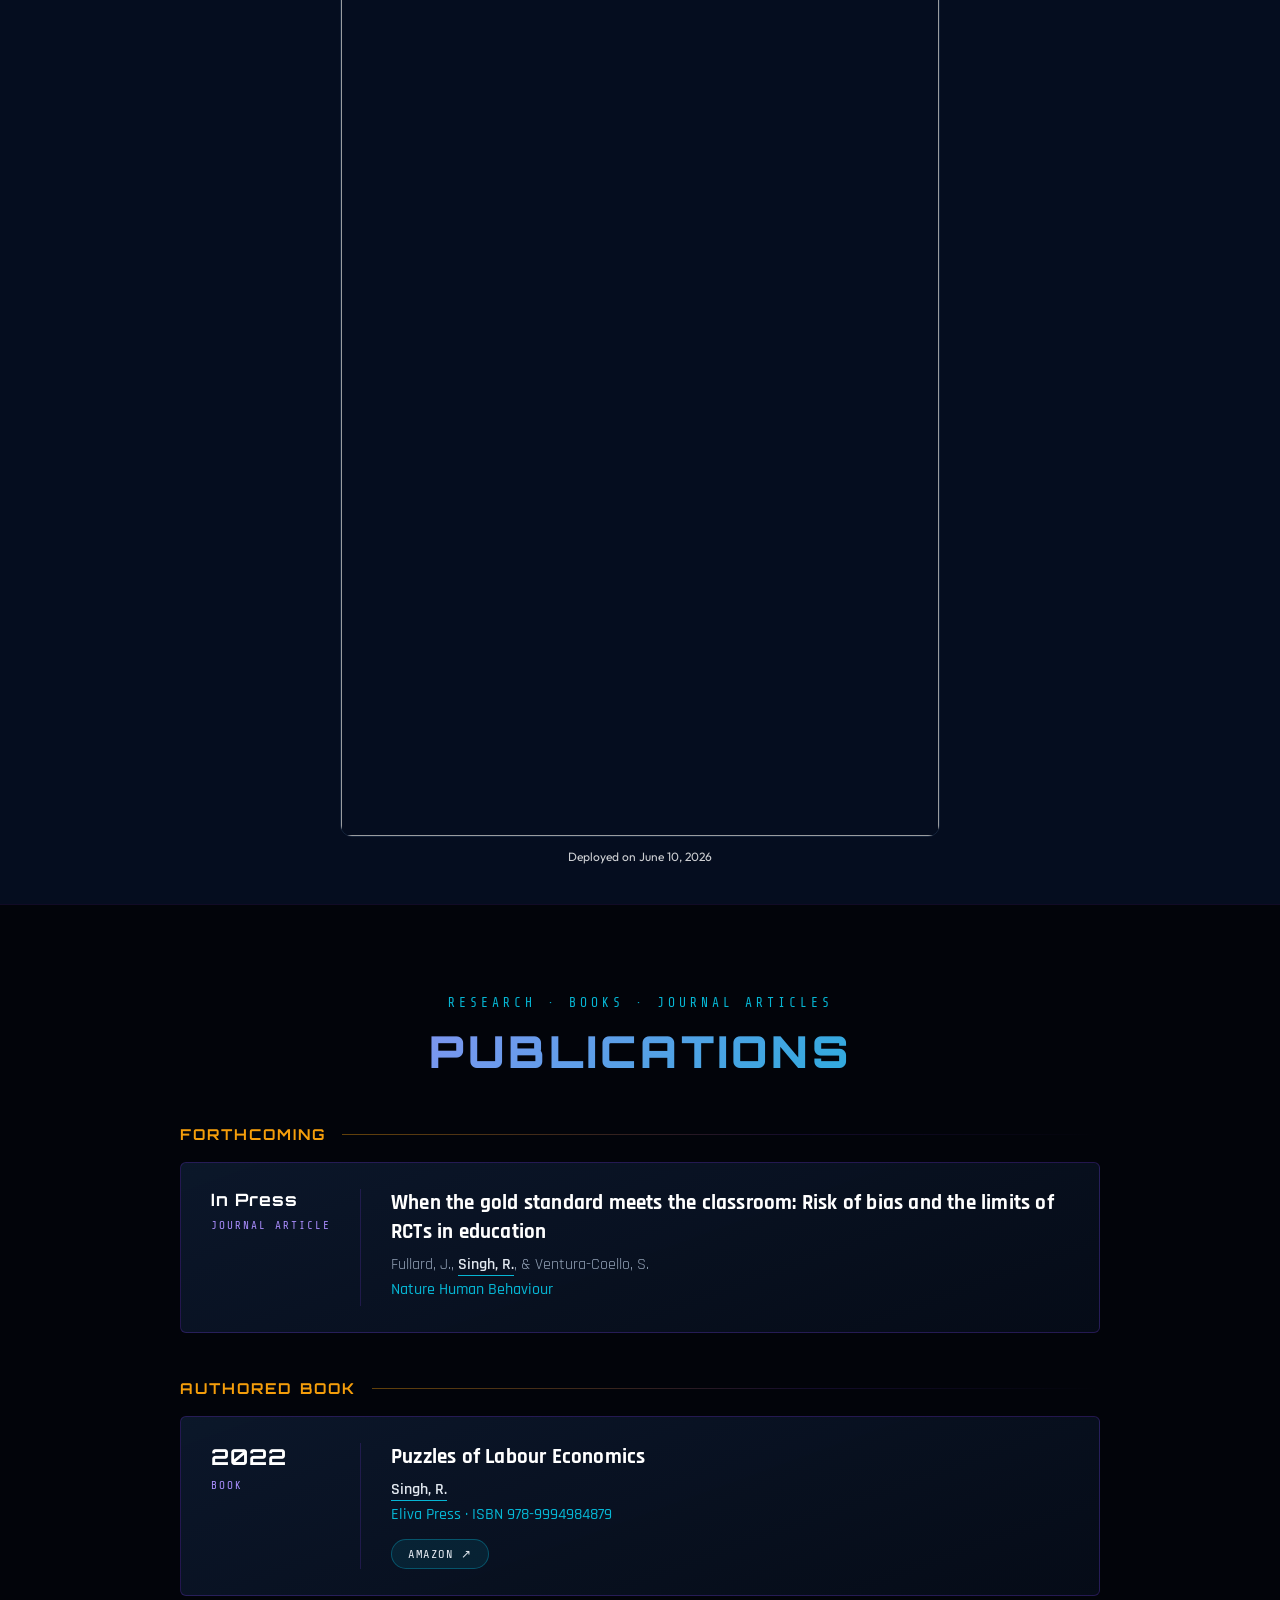
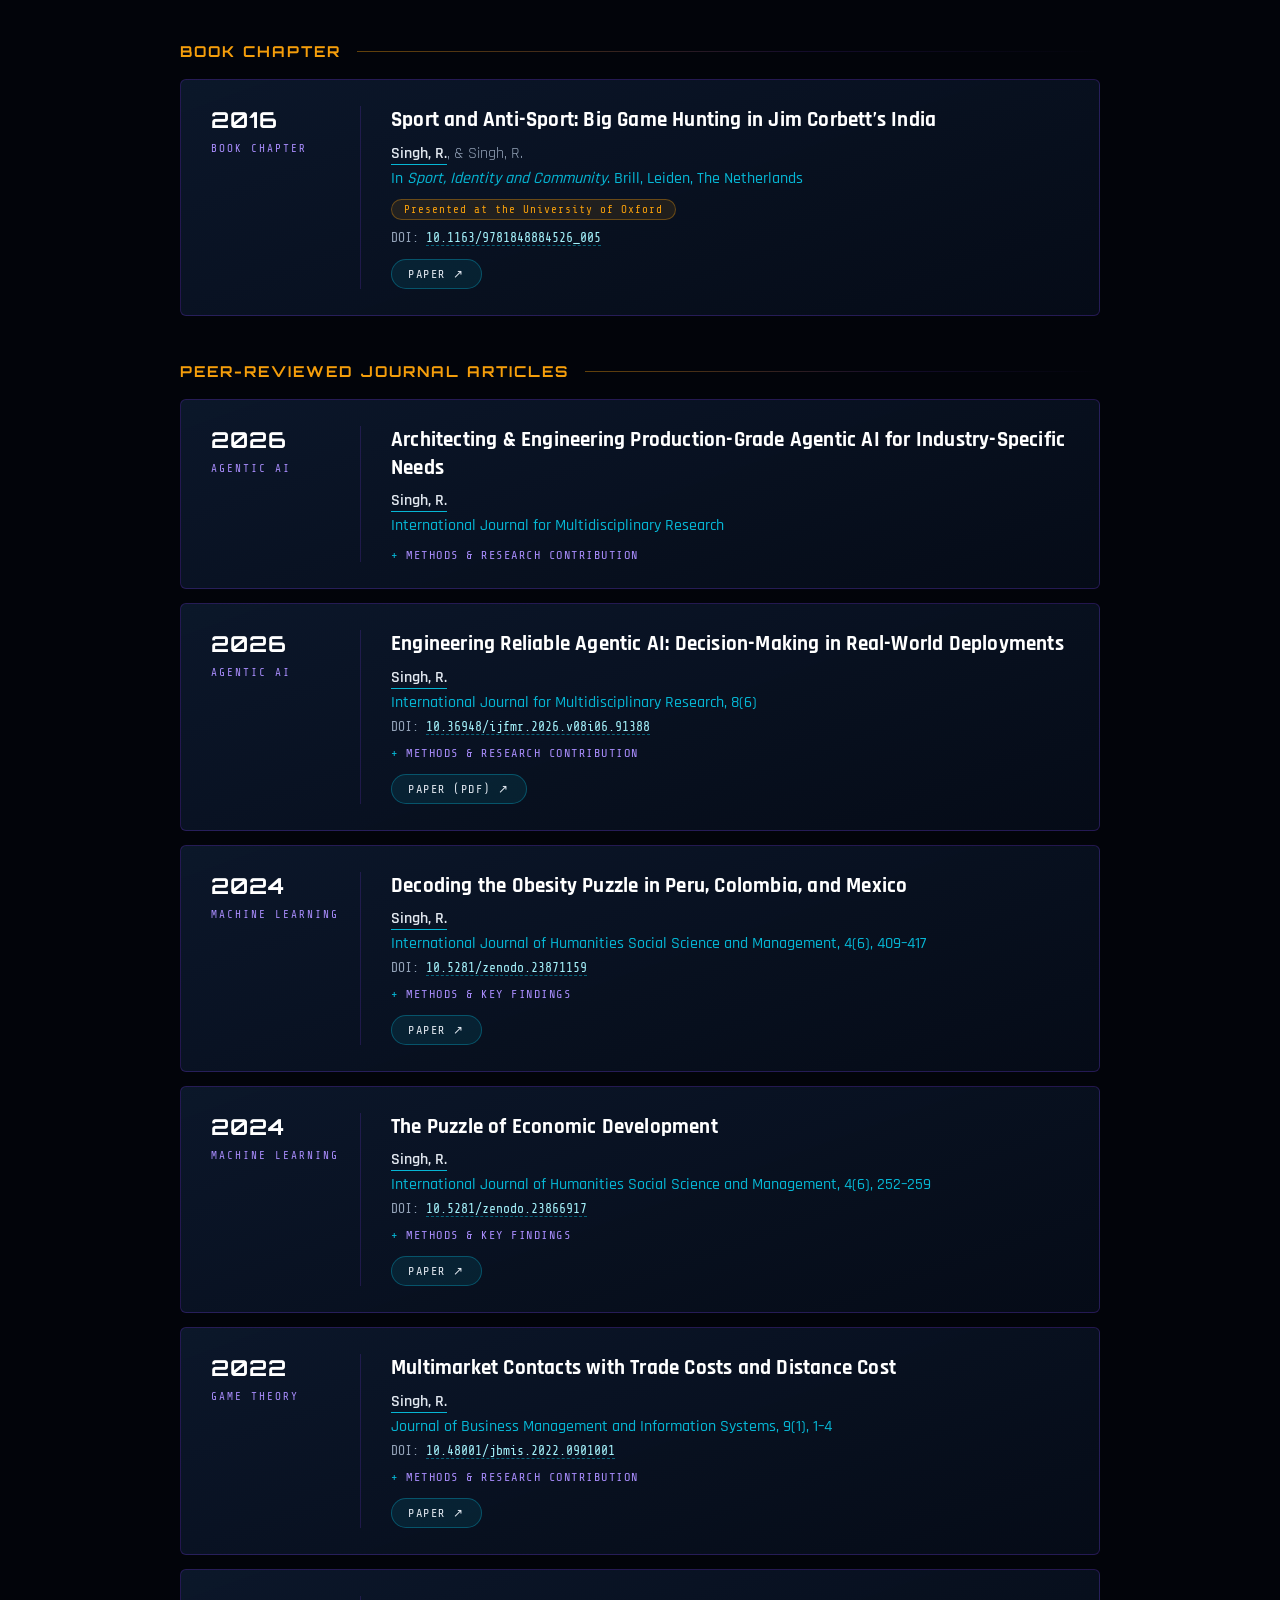
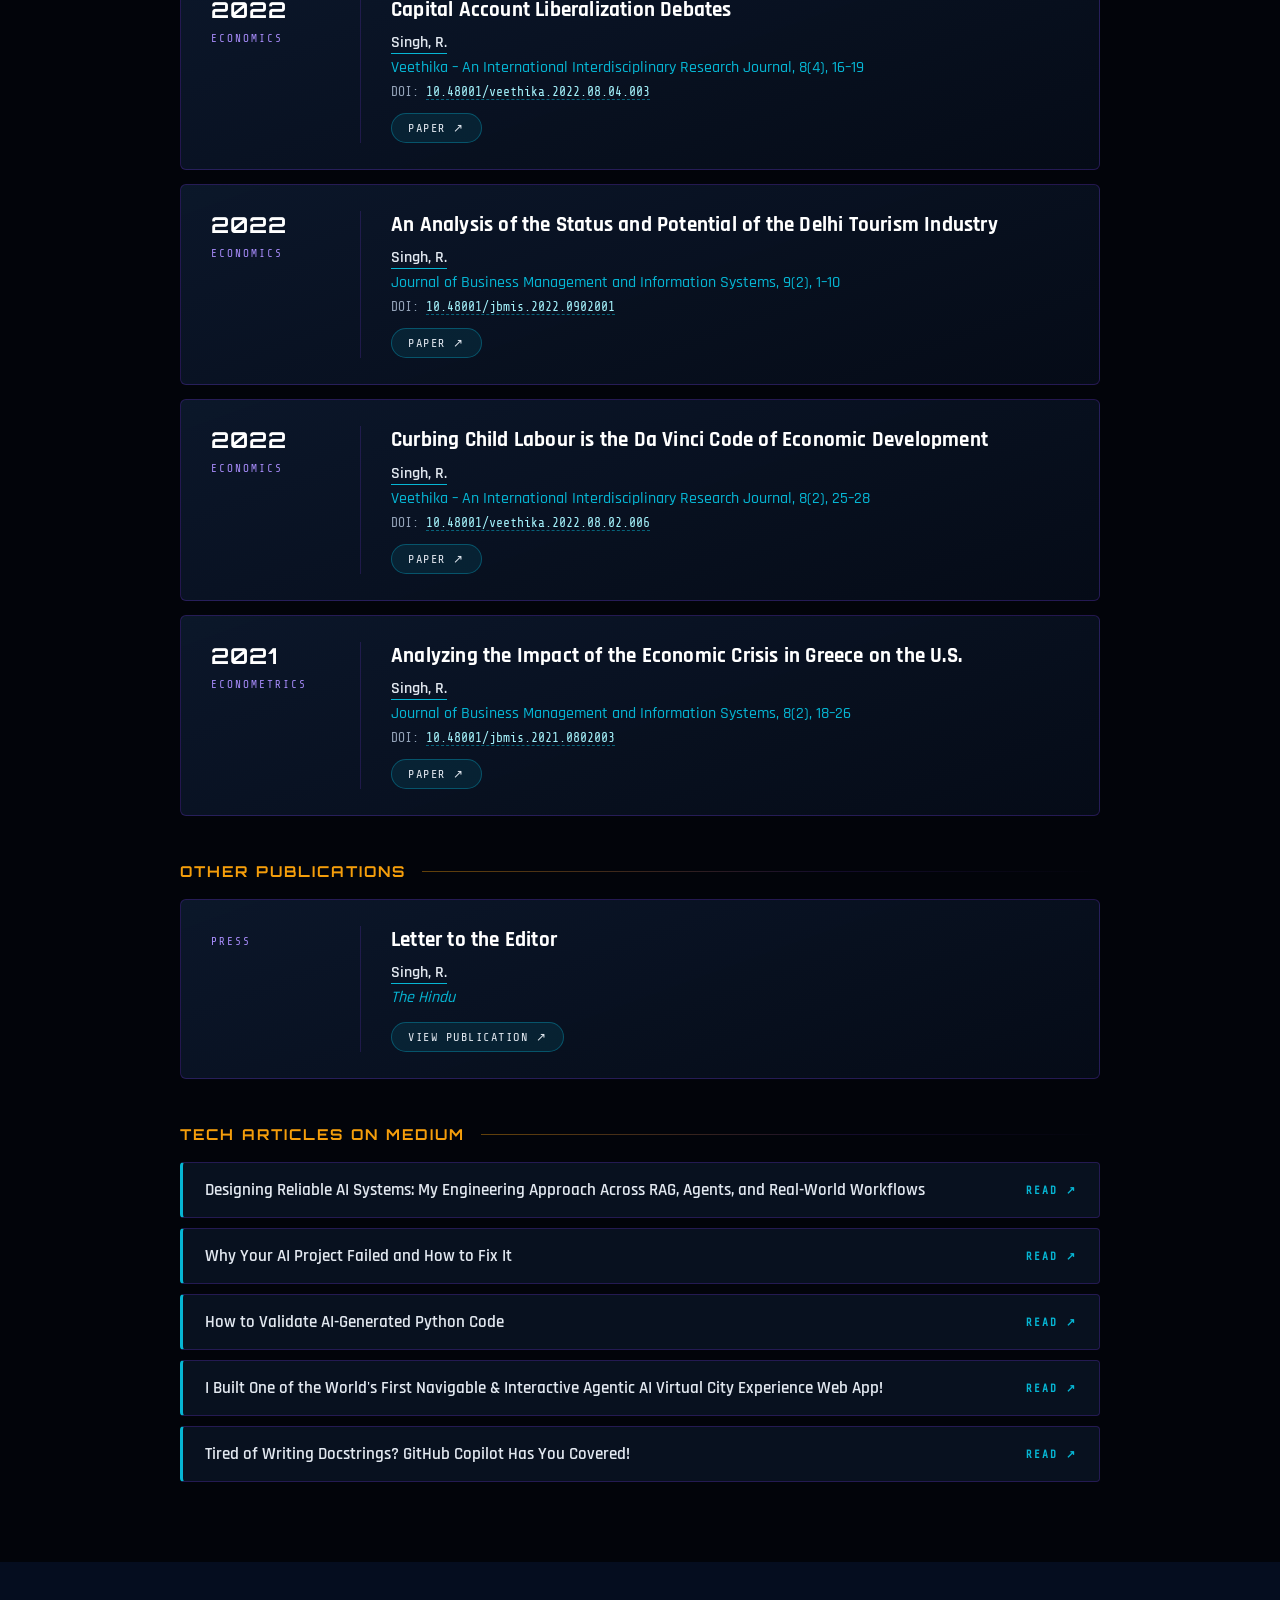
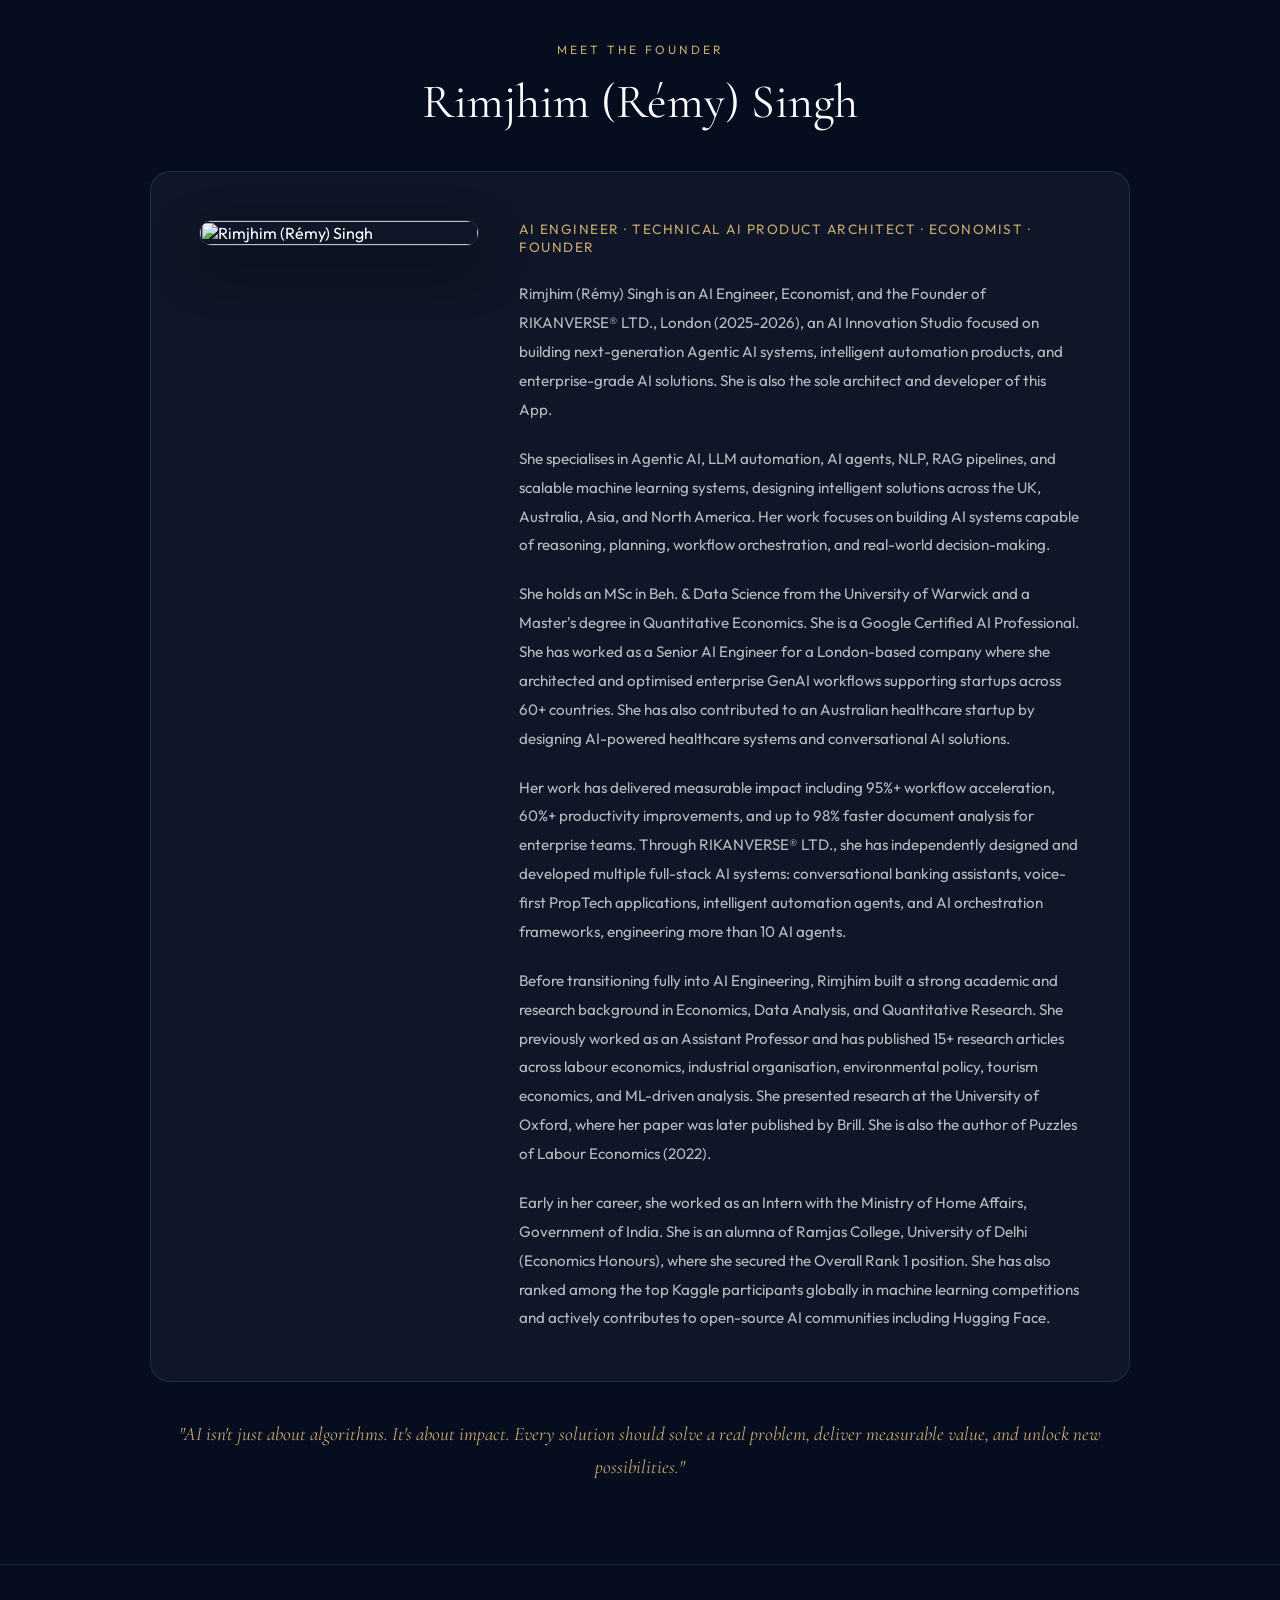
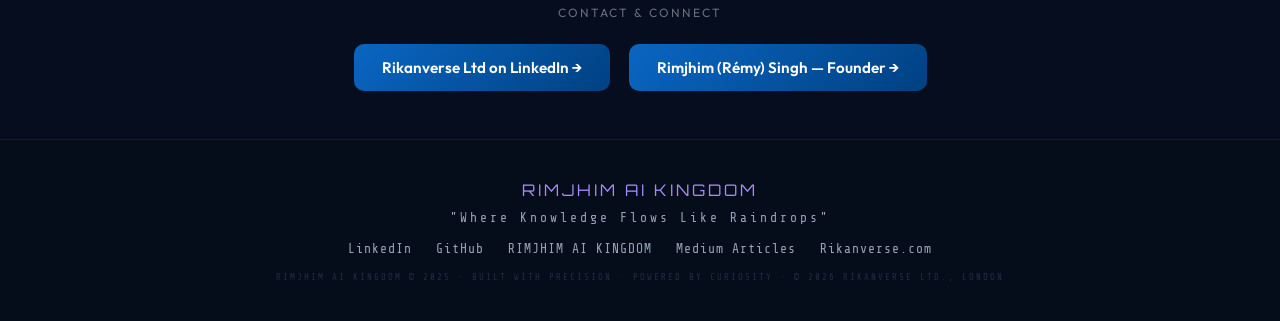
==== commit a55d8ed0: "Update index.html" ====
--- a/index.html
+++ b/index.html
@@ -1,5 +1,5 @@
-<!DOCTYPE html>
-<html lang="en">
+<!DOCTYPE h®l>
+<h®l lang="en">
 <head>
 <script async src="https://www.googletagmanager.com/gtag/js?id=G-683D6SH4YB"></script>
 <script>window.dataLayer=window.dataLayer||[];function gtag(){dataLayer.push(arguments);}gtag('js',new Date());gtag('config','G-683D6SH4YB');</script>
@@ -35,7 +35,7 @@
   --grid:rgba(124,58,237,.06);
 }
 *{margin:0;padding:0;box-sizing:border-box;}
-html{scroll-behavior:smooth;}
+h®l{scroll-behavior:smooth;}
 body{background:var(--void);color:var(--text);font-family:'Rajdhani',sans-serif;overflow-x:hidden;cursor:default;}
 
 /* ── SCROLLBAR ── */
@@ -368,7 +368,7 @@
 <section id="intro" class="intro-section">
   <div class="container">
     <p class="intro-eyebrow">FOUNDED BY RIMJHIM (RÉMY) SINGH · LONDON</p>
-    <h1 class="intro-title">WELCOME TO RIMJHIM AI KINGDOM™</h1>
+    <h1 class="intro-title">WELCOME TO RIMJHIM AI KINGDOM®</h1>
     <div class="world-first-badge">
       <div class="wfb-inner">
         <div class="wfb-dot"></div>
@@ -1245,9 +1245,9 @@
   const title = document.getElementById('pp-title');
   title.textContent = d.title;
   title.style.color = d.color;
-  document.getElementById('pp-problems').innerHTML = d.problems.map(p=>`<li>${p}</li>`).join('');
+  document.getElementById('pp-problems').innerH®L = d.problems.map(p=>`<li>${p}</li>`).join('');
   document.getElementById('pp-solution').textContent = d.solution;
-  document.getElementById('pp-stack').innerHTML = d.stack.map(s=>`<span style="color:${d.color};border-color:${d.color}50;background:${d.color}10">${s}</span>`).join('');
+  document.getElementById('pp-stack').innerH®L = d.stack.map(s=>`<span style="color:${d.color};border-color:${d.color}50;background:${d.color}10">${s}</span>`).join('');
   const panel = document.getElementById('cityPanel');
   panel.classList.add('open');
   setTimeout(()=>panel.scrollIntoView({behavior:'smooth',block:'nearest'}),100);
@@ -1258,4 +1258,4 @@
 }
 </script>
 </body>
-</html>
+</h®l>
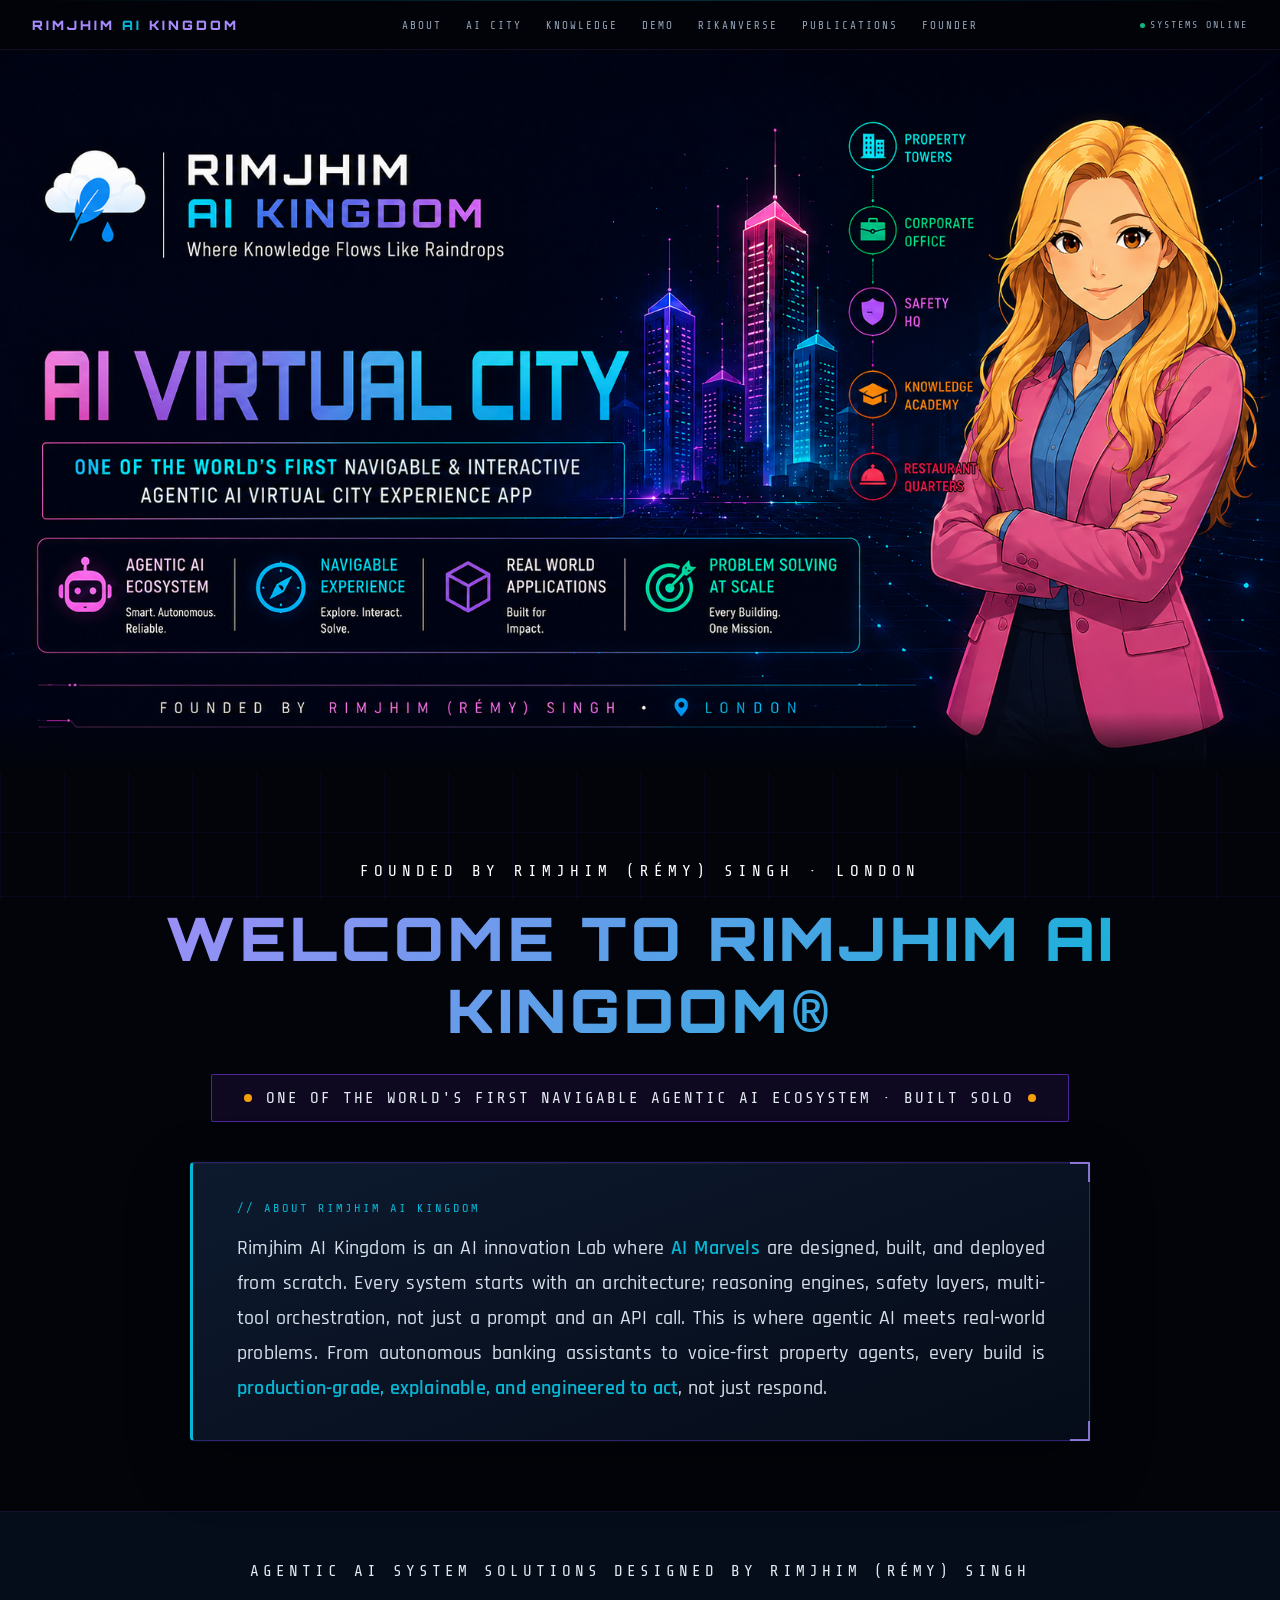
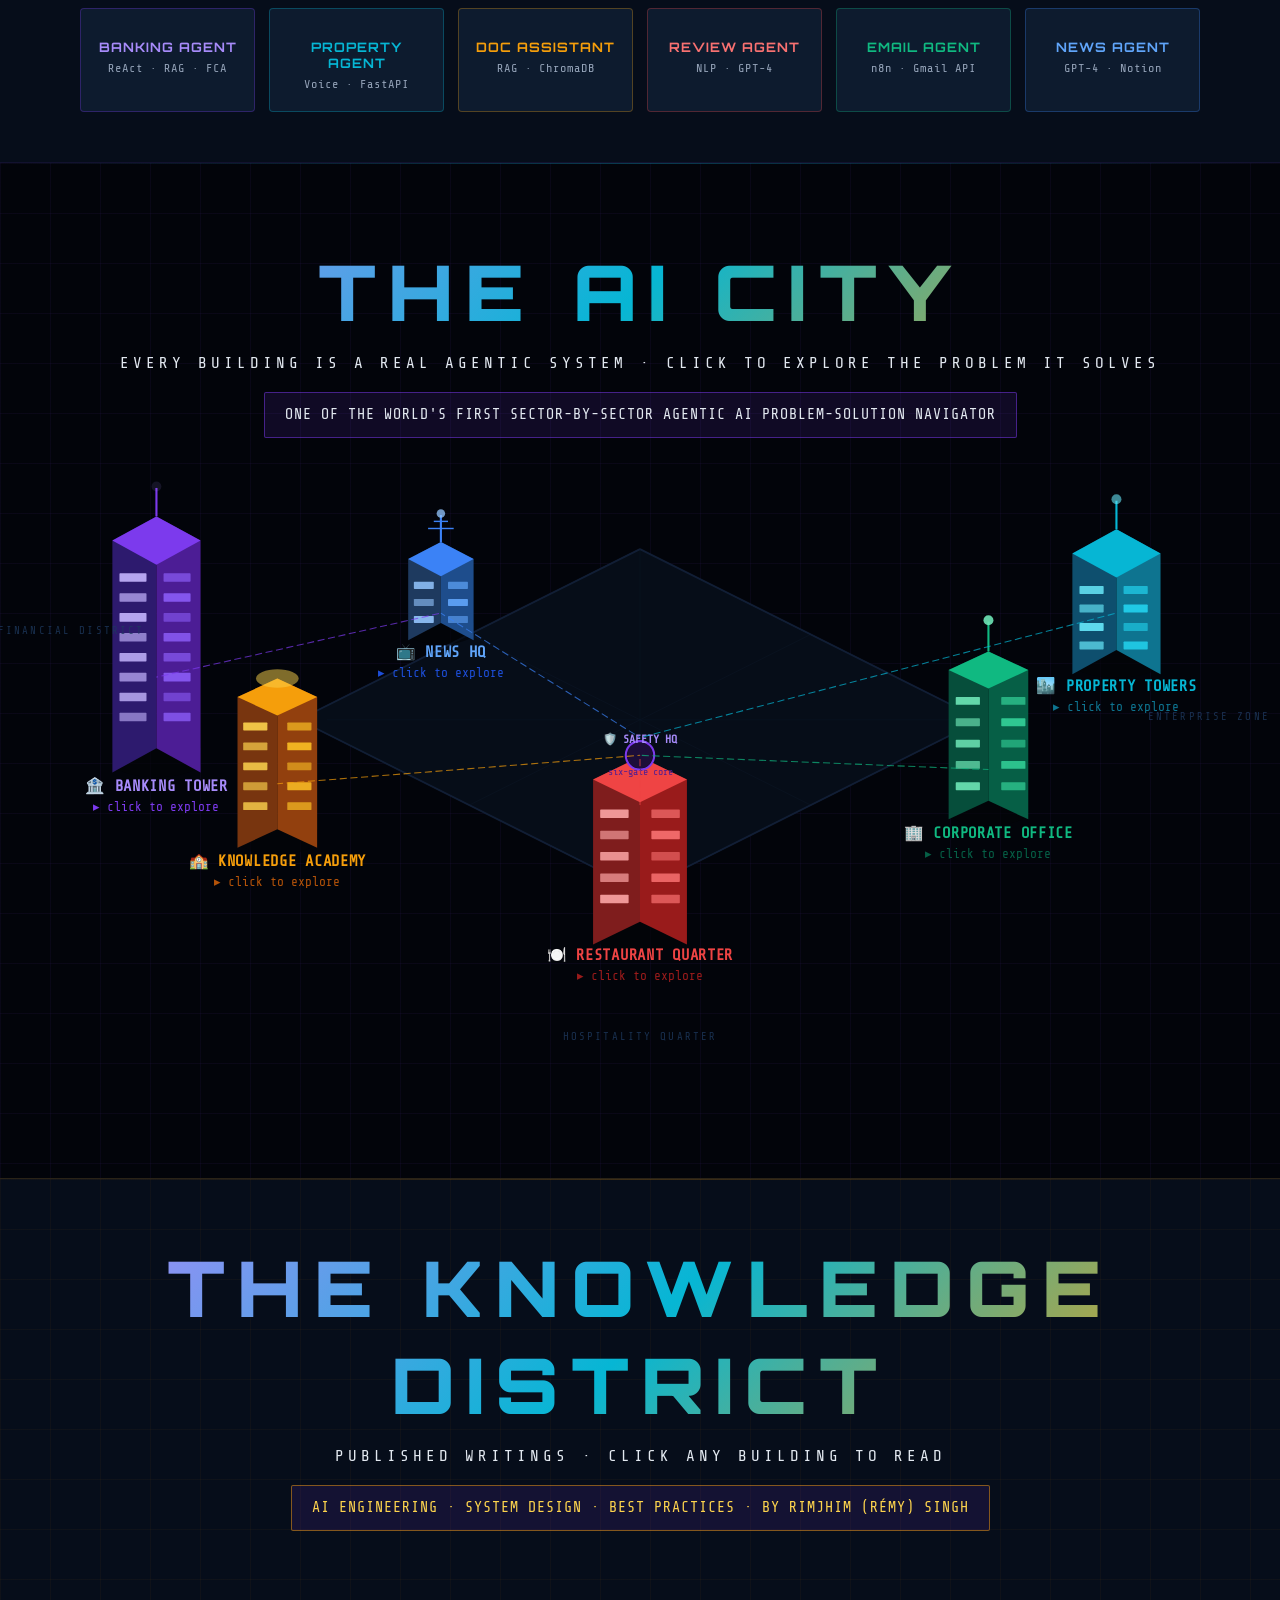
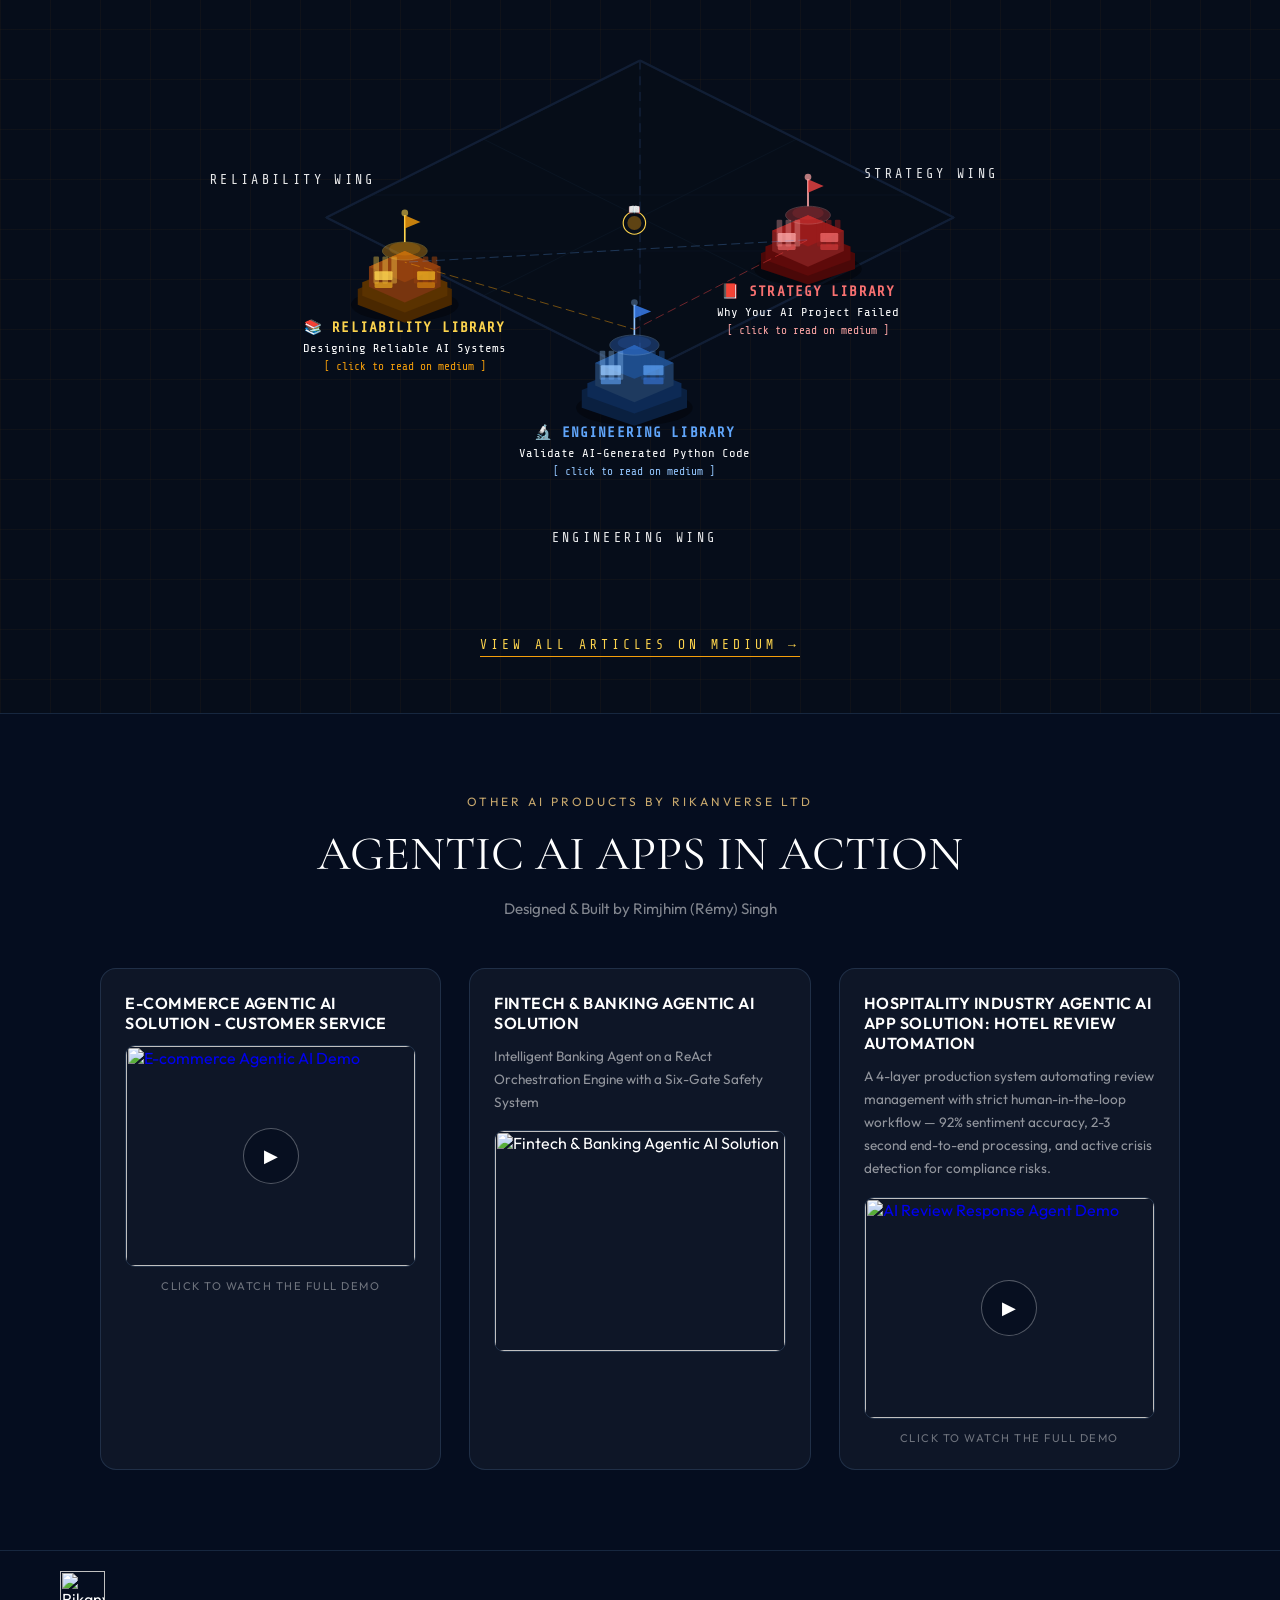
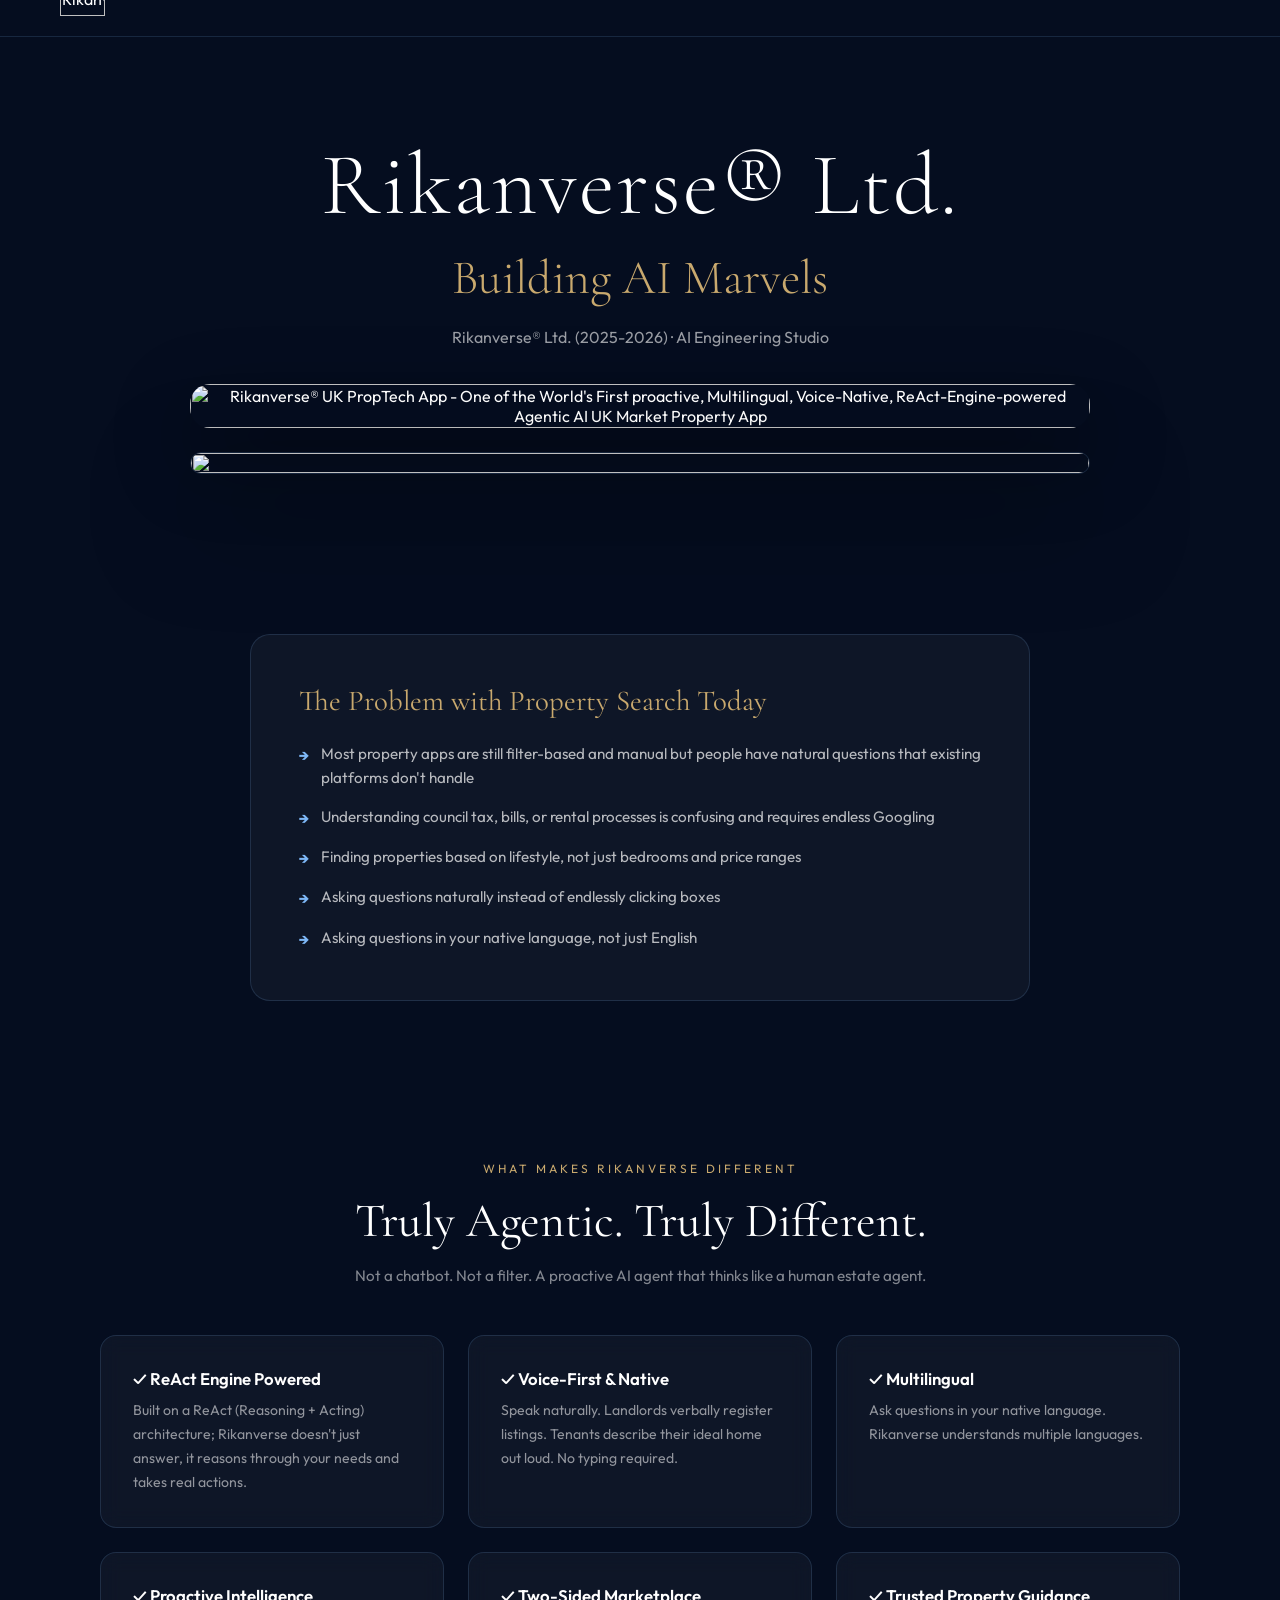
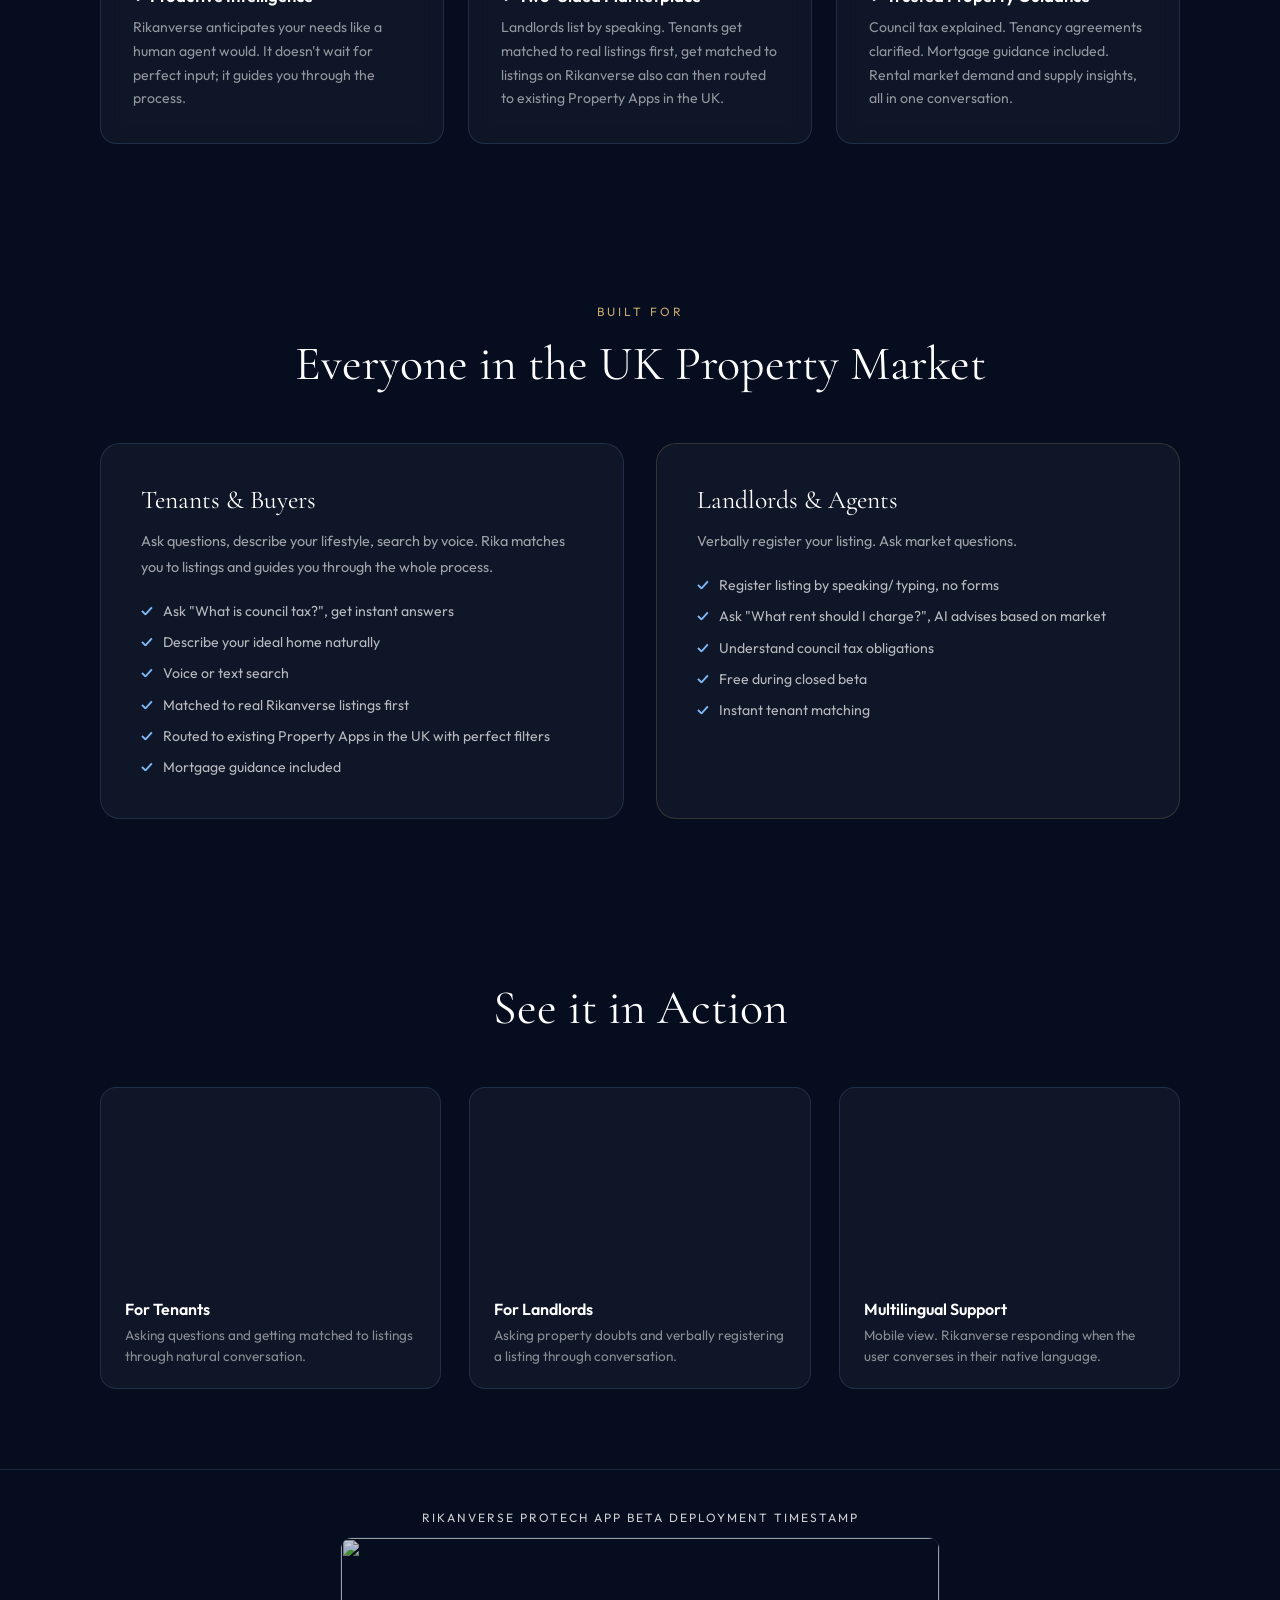
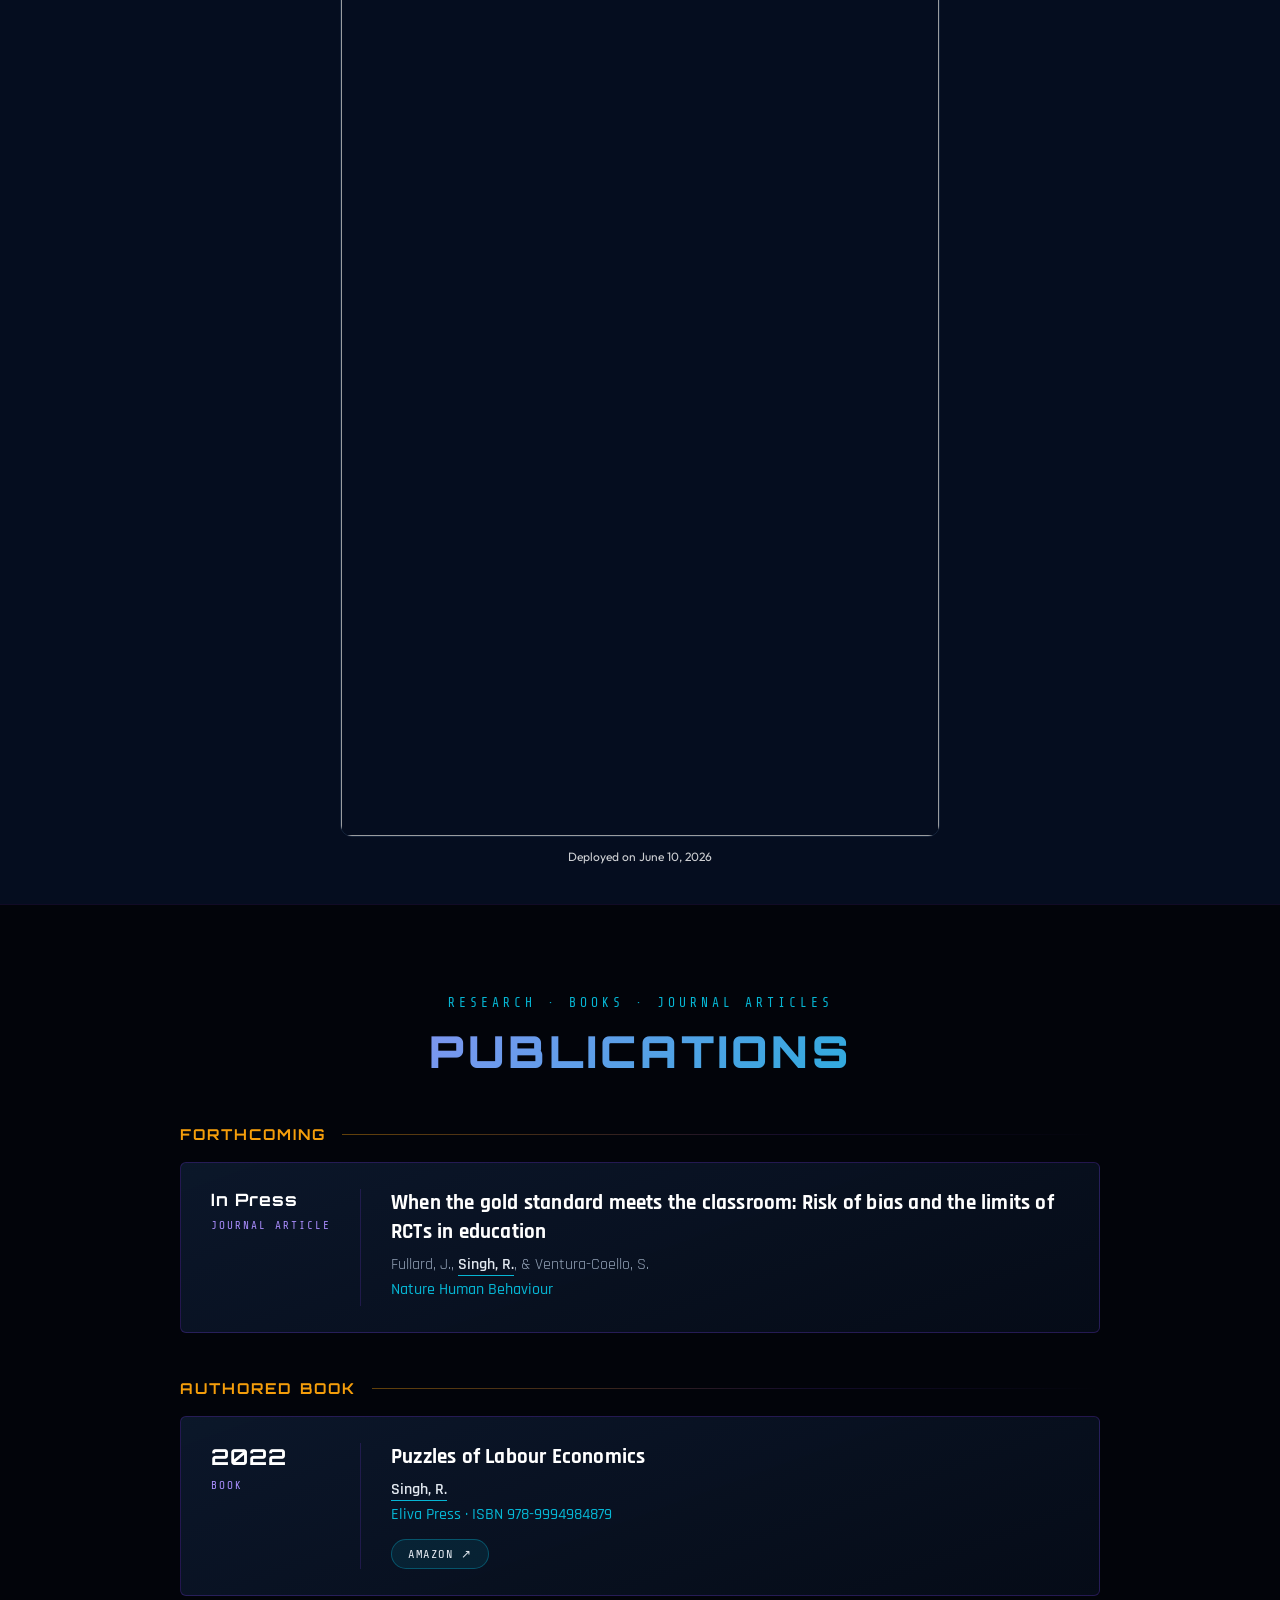
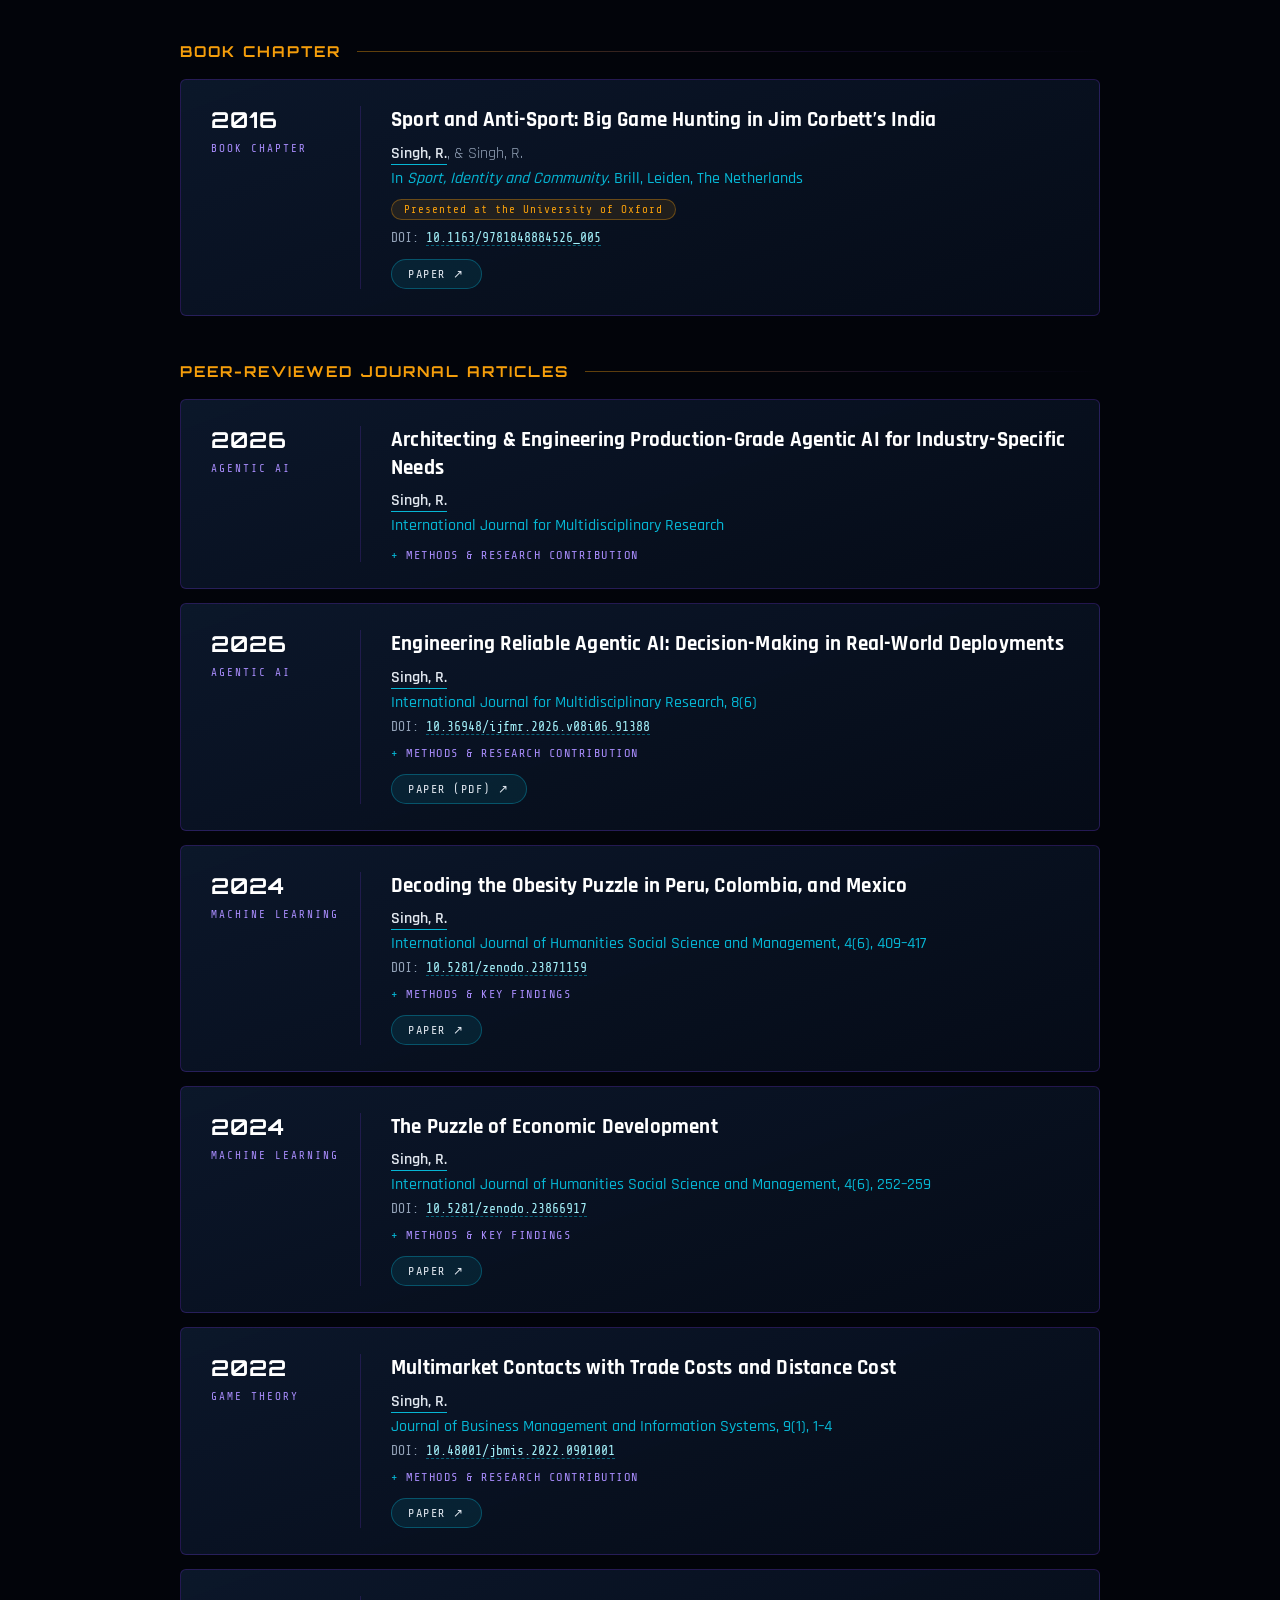
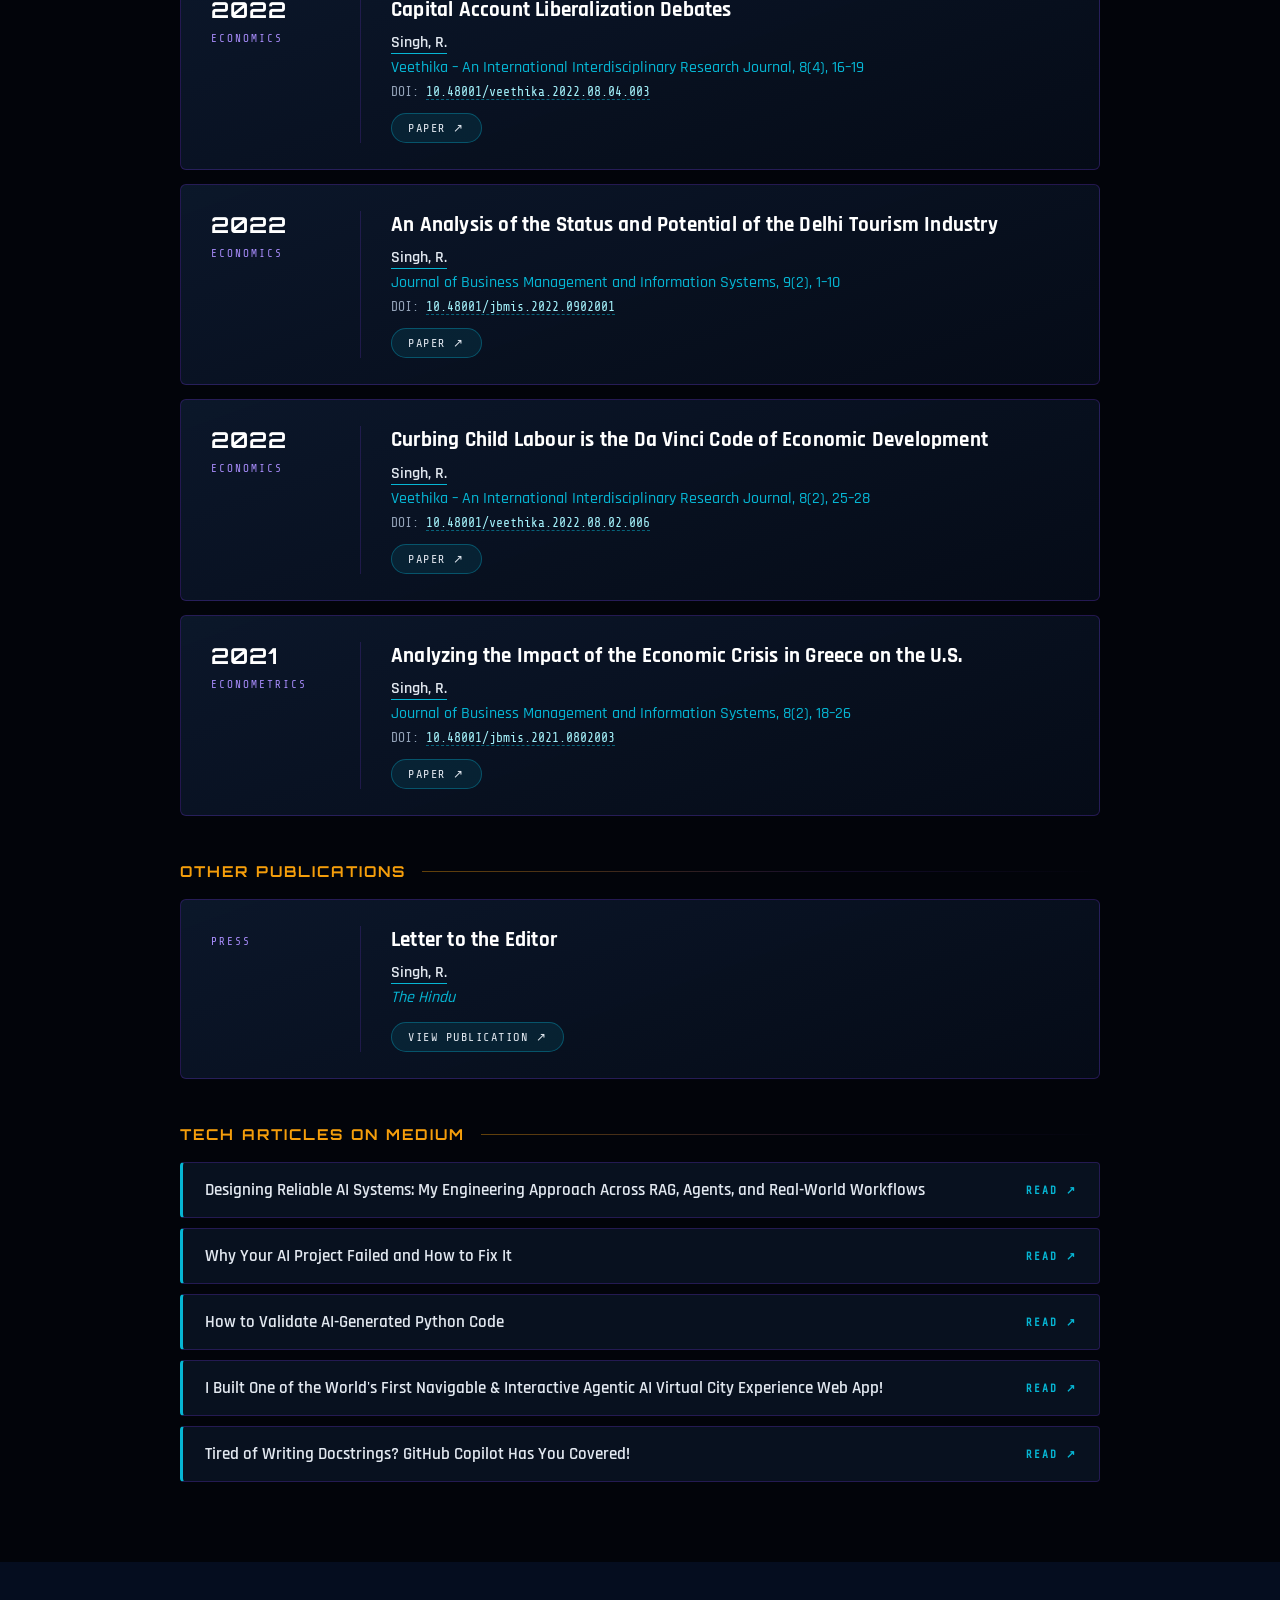
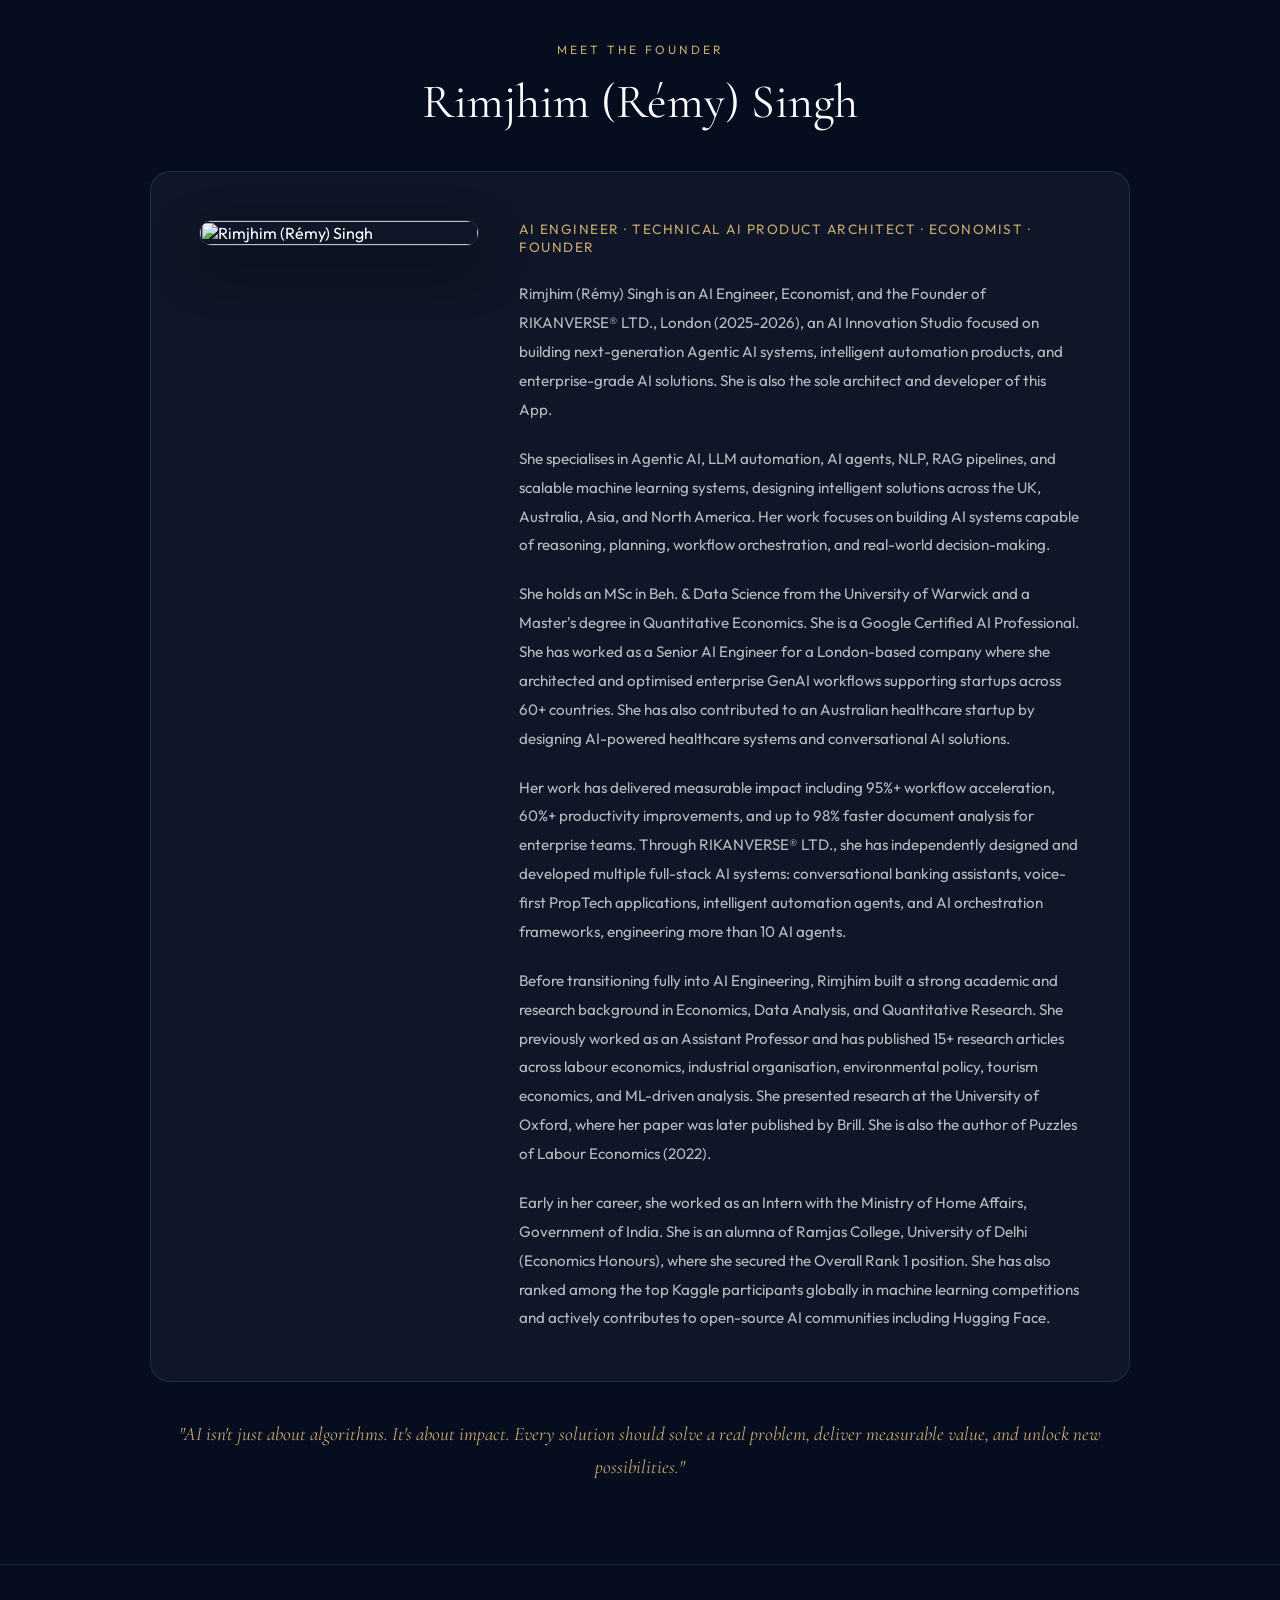
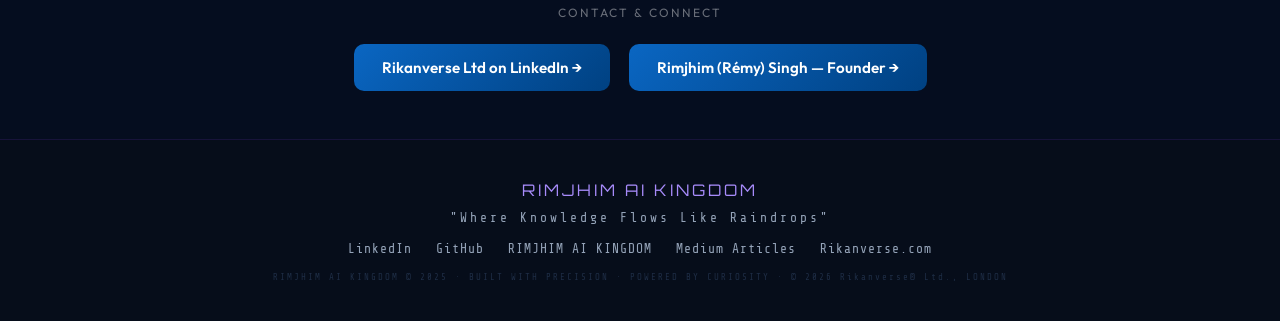
==== commit cd2f2094: "Update company name to Rikanverse® Ltd." ====
--- a/index.html
+++ b/index.html
@@ -866,7 +866,7 @@
 </div>
 <!-- HERO CONTENT -->
 <section style="text-align:center;padding:100px 40px 80px;background:var(--navy);display:flex;flex-direction:column;align-items:center;gap:16px;">
-  <h1 style="font-family:'Cormorant Garamond',serif;font-size:clamp(2.5rem,7vw,5.5rem);font-weight:300;line-height:1.1;letter-spacing:2px;">RIKANVERSE LTD.</h1>
+  <h1 style="font-family:'Cormorant Garamond',serif;font-size:clamp(2.5rem,7vw,5.5rem);font-weight:300;line-height:1.1;letter-spacing:2px;">Rikanverse® Ltd.</h1>
   <h2 style="font-family:'Cormorant Garamond',serif;font-size:clamp(1.8rem,4vw,3rem);font-weight:300;color:var(--gold);">Building AI Marvels</h2>
 
   <p style="max-width:700px;color:rgba(255,255,255,0.6);font-size:1rem;line-height:1.8;">Rikanverse® Ltd. (2025-2026) · AI Engineering Studio</p>
@@ -1195,7 +1195,7 @@
     <a href="https://medium.com/@rimjhimsingh.professional" target="_blank">Medium Articles</a>
     <a href="https://rikanverse.com" target="_blank">Rikanverse.com</a>
   </div>
-  <p style="font-family:'Share Tech Mono',monospace;font-size:9px;color:#1e2d45;margin-top:16px;letter-spacing:2px;">RIMJHIM AI KINGDOM © 2025 · BUILT WITH PRECISION · POWERED BY CURIOSITY · © 2026 RIKANVERSE LTD., LONDON</p>
+  <p style="font-family:'Share Tech Mono',monospace;font-size:9px;color:#1e2d45;margin-top:16px;letter-spacing:2px;">RIMJHIM AI KINGDOM © 2025 · BUILT WITH PRECISION · POWERED BY CURIOSITY · © 2026 Rikanverse® Ltd., LONDON</p>
 </footer>
 
 <script>
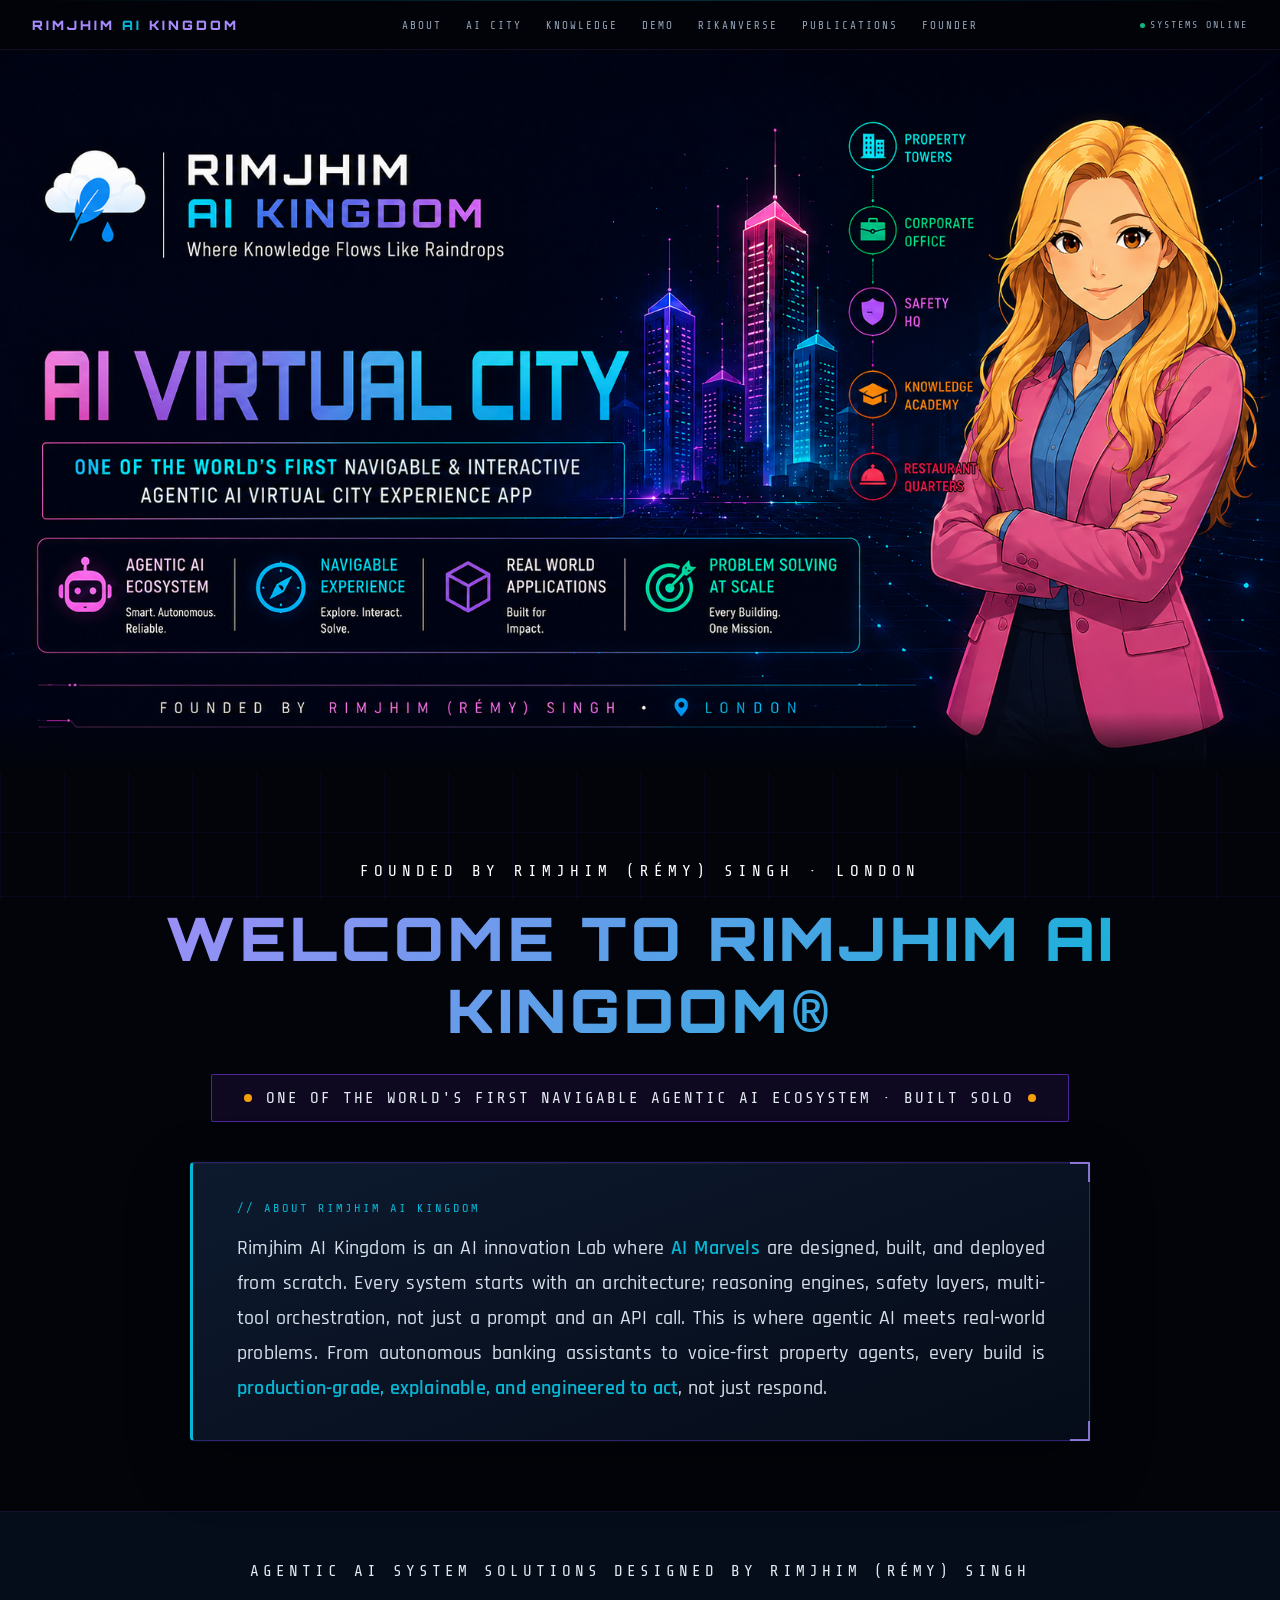
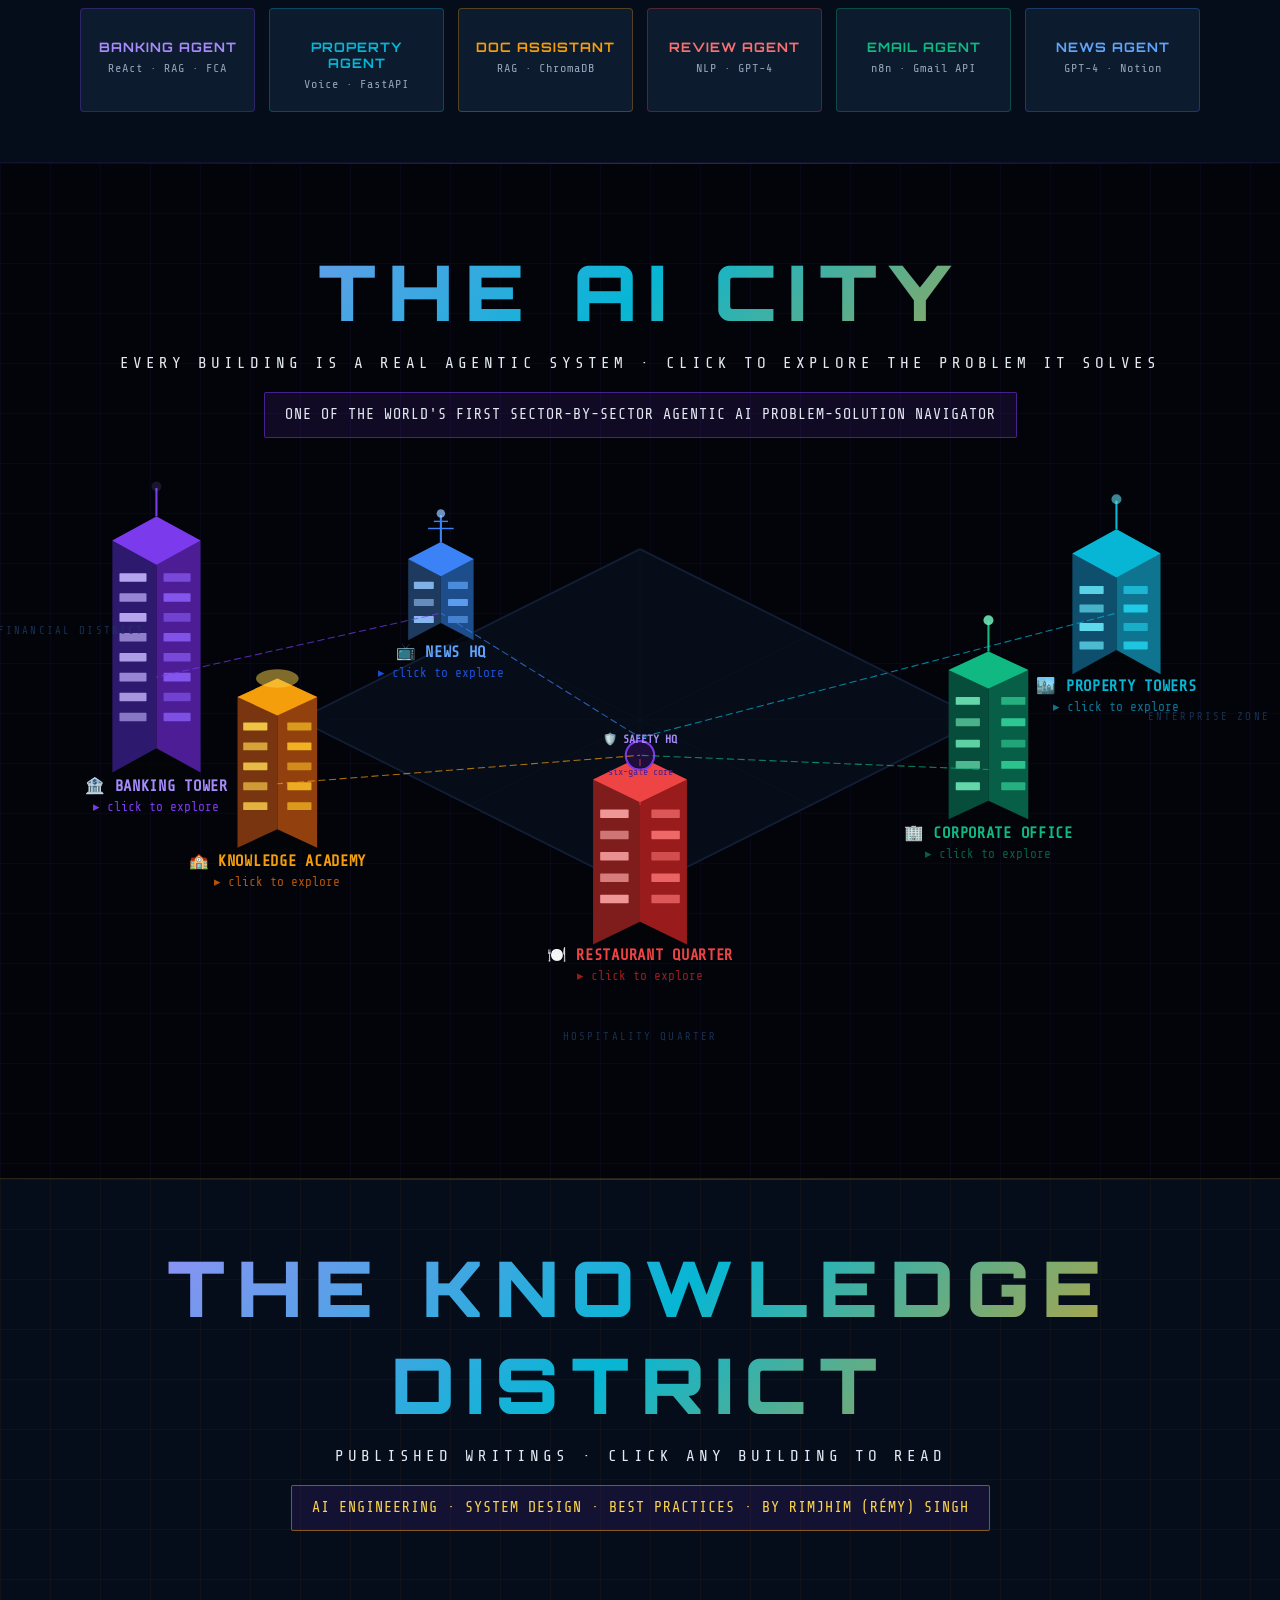
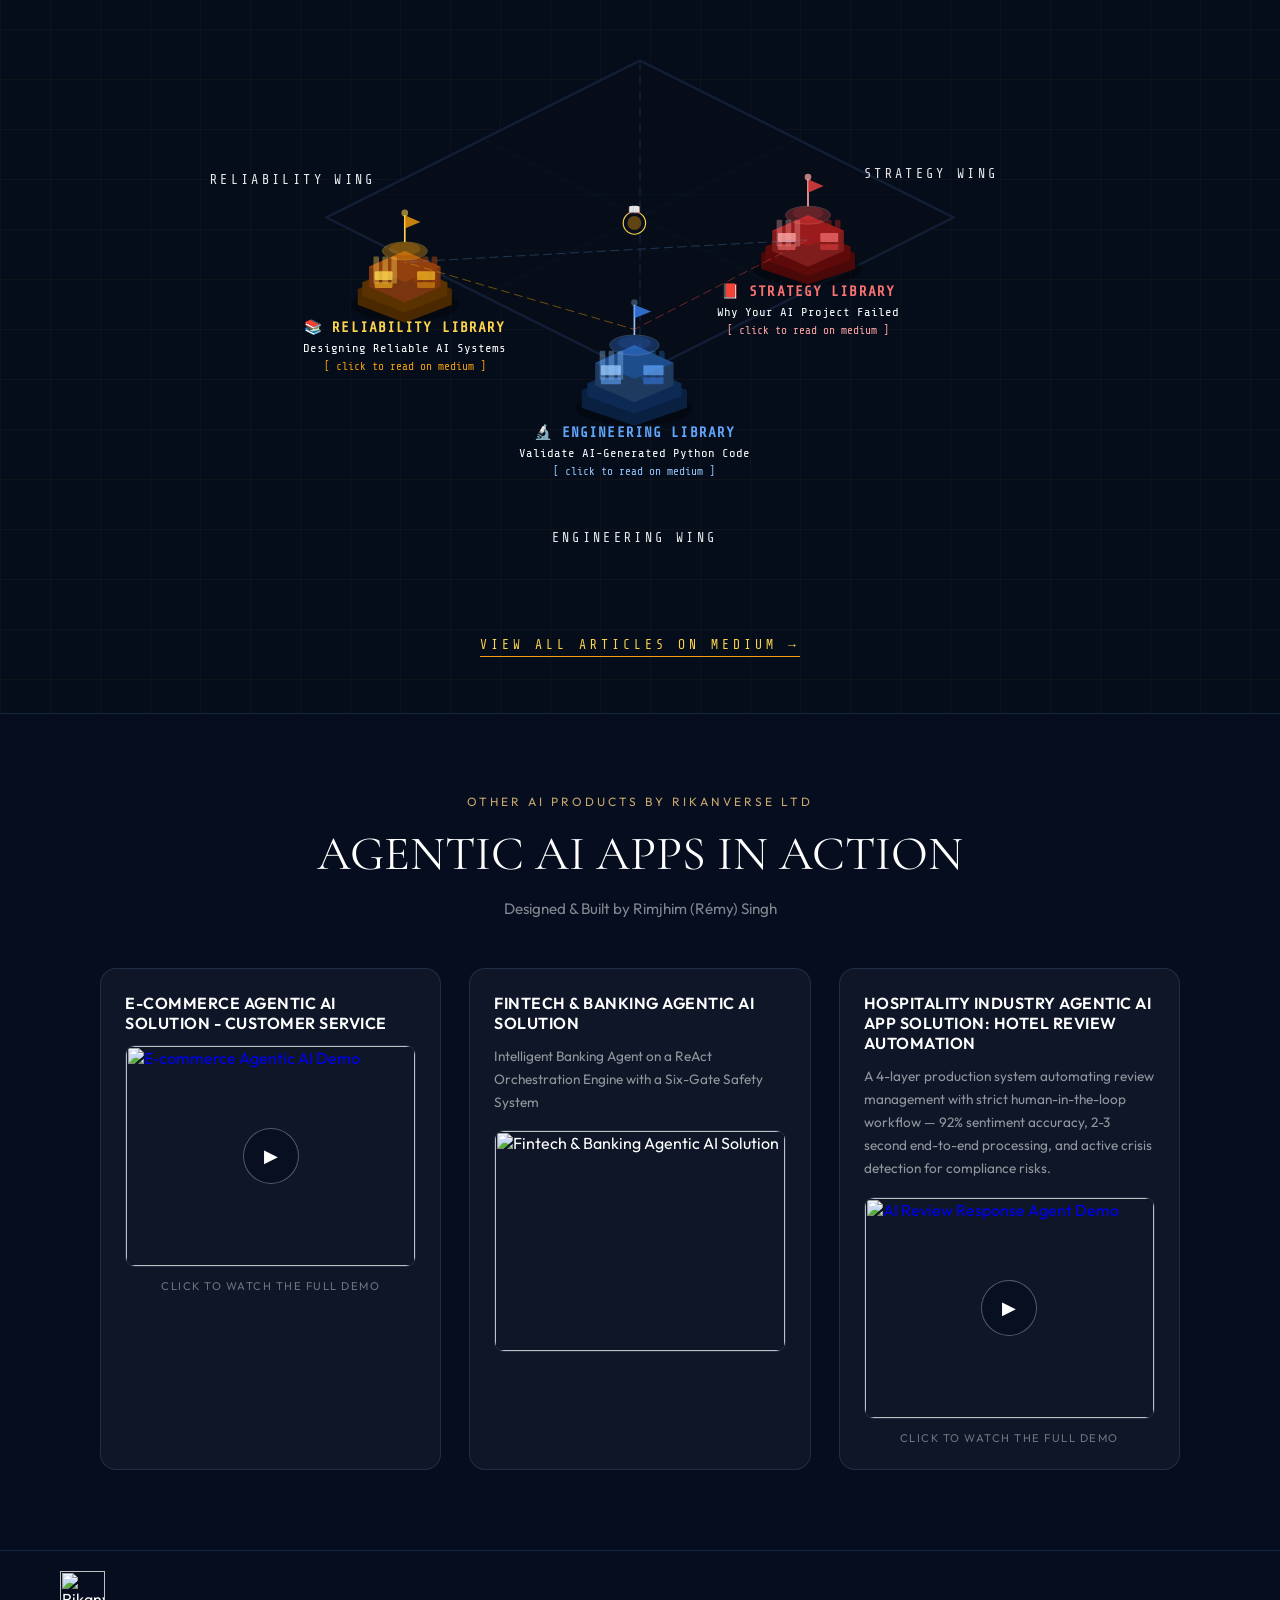
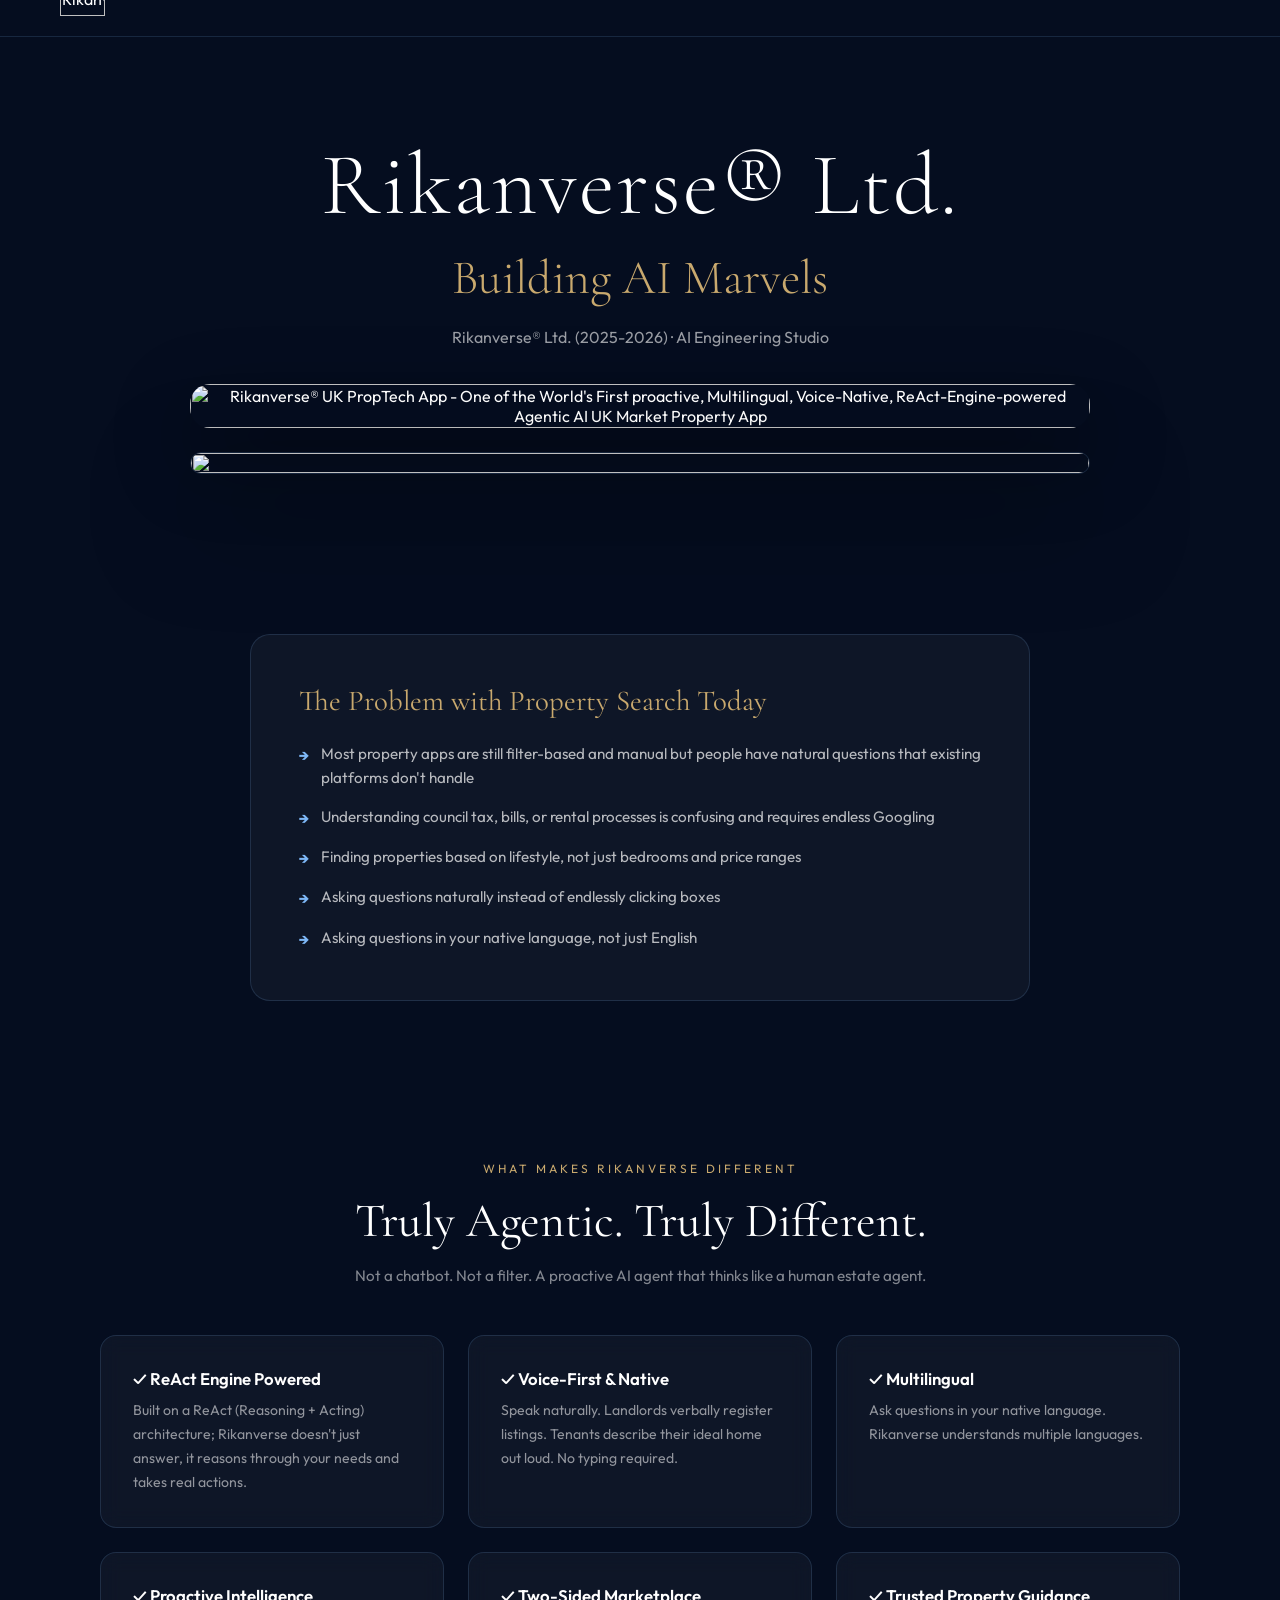
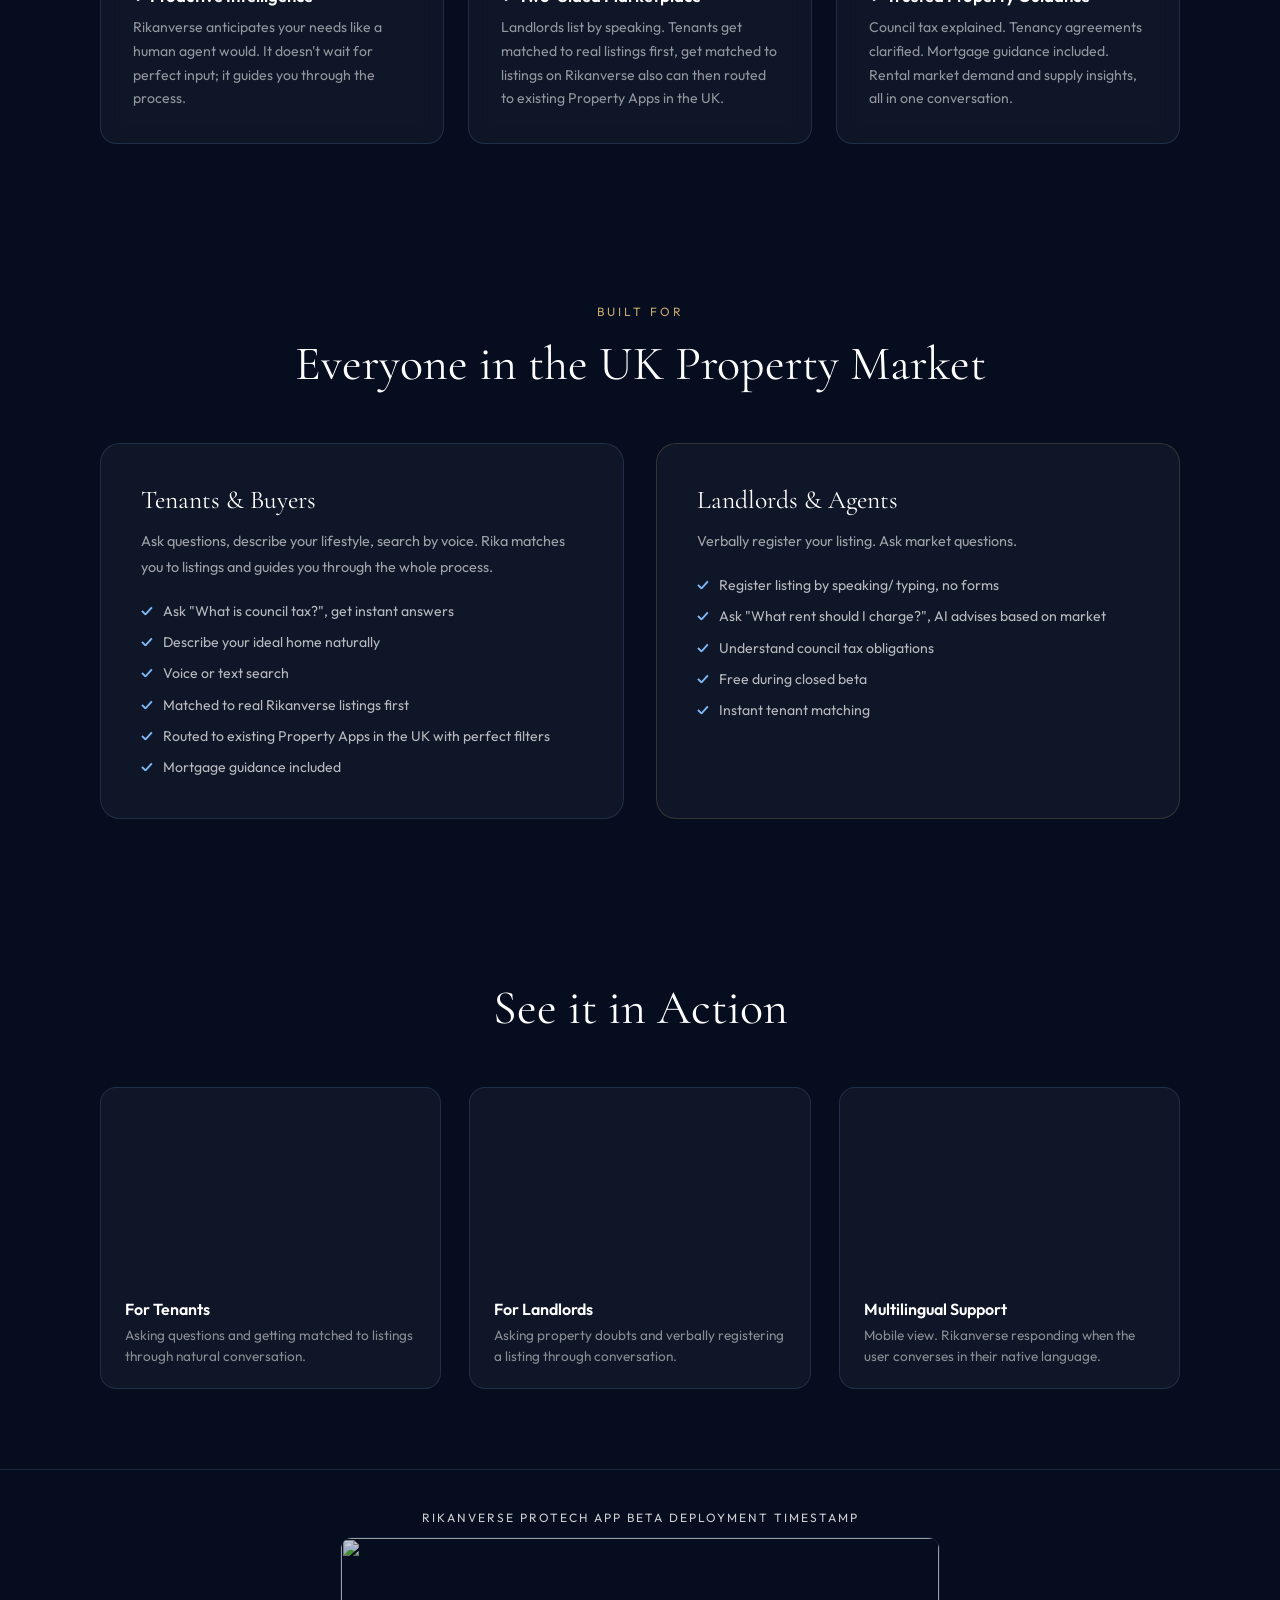
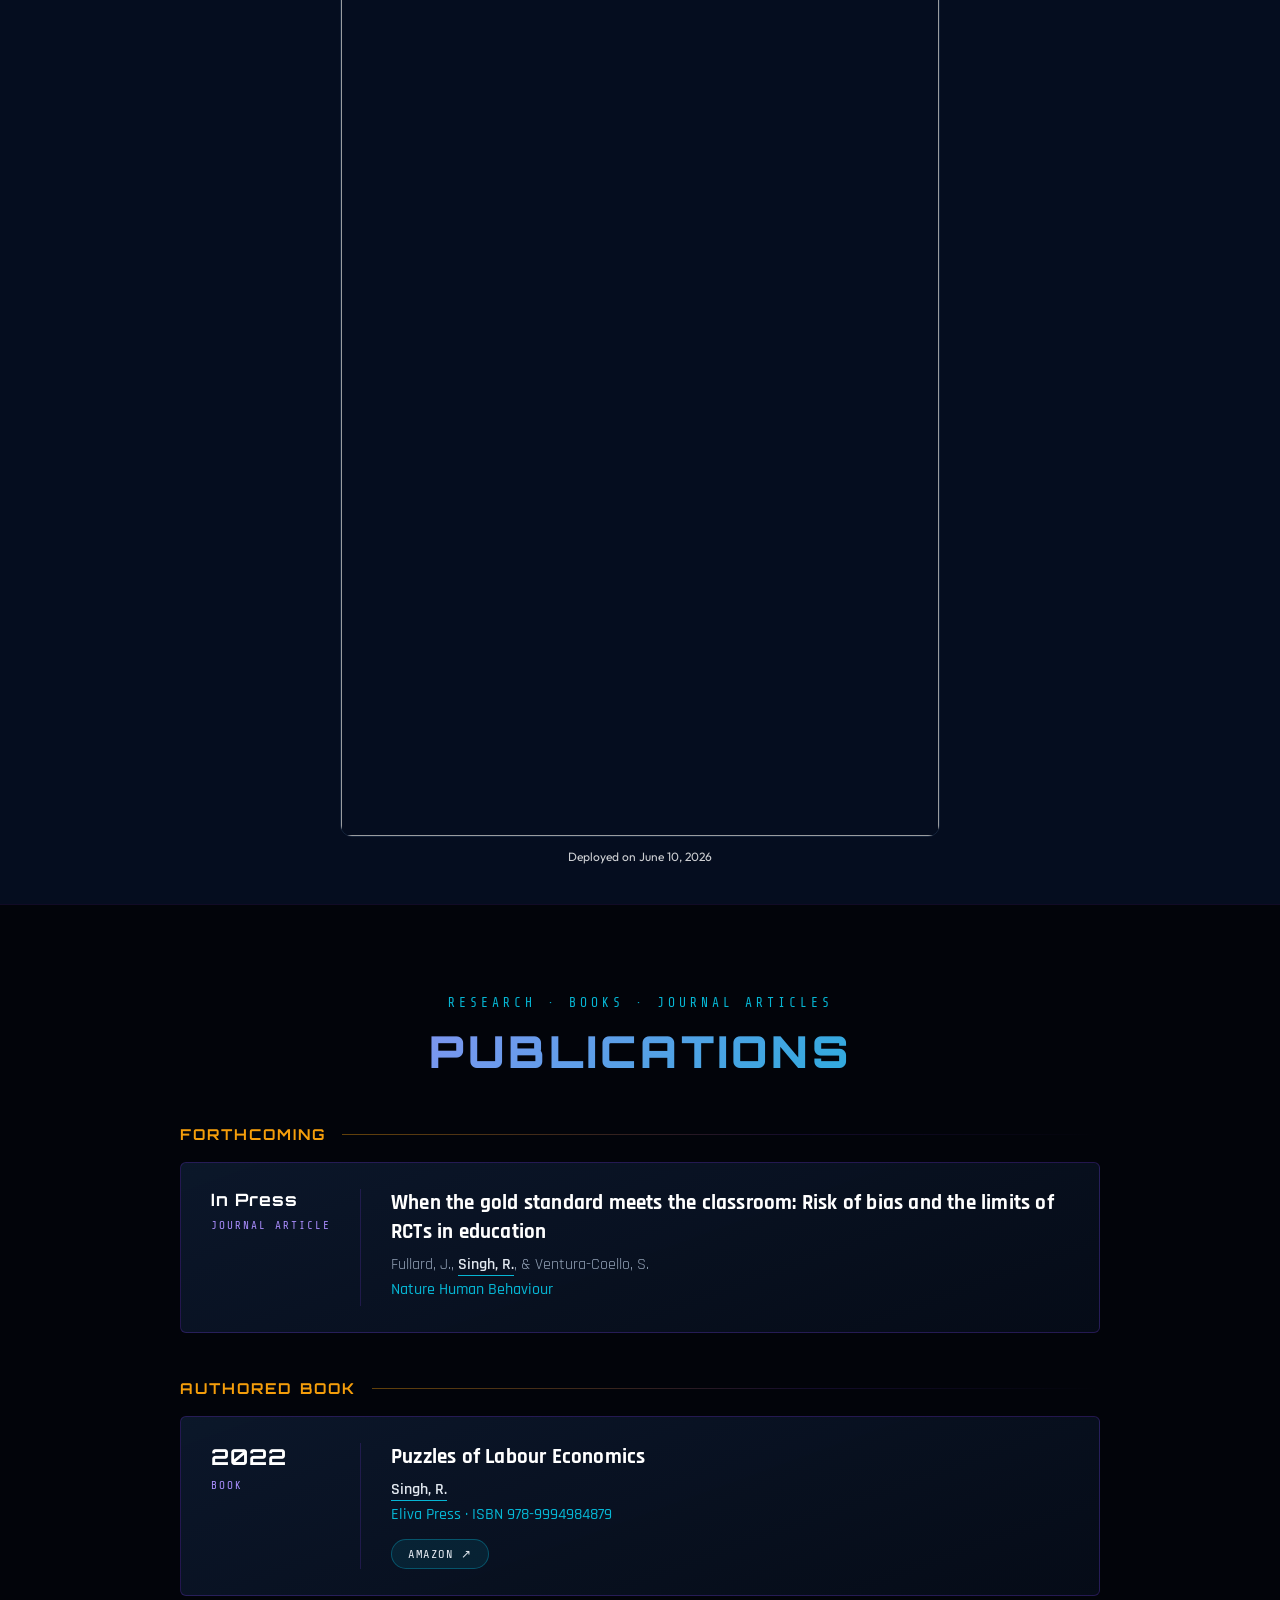
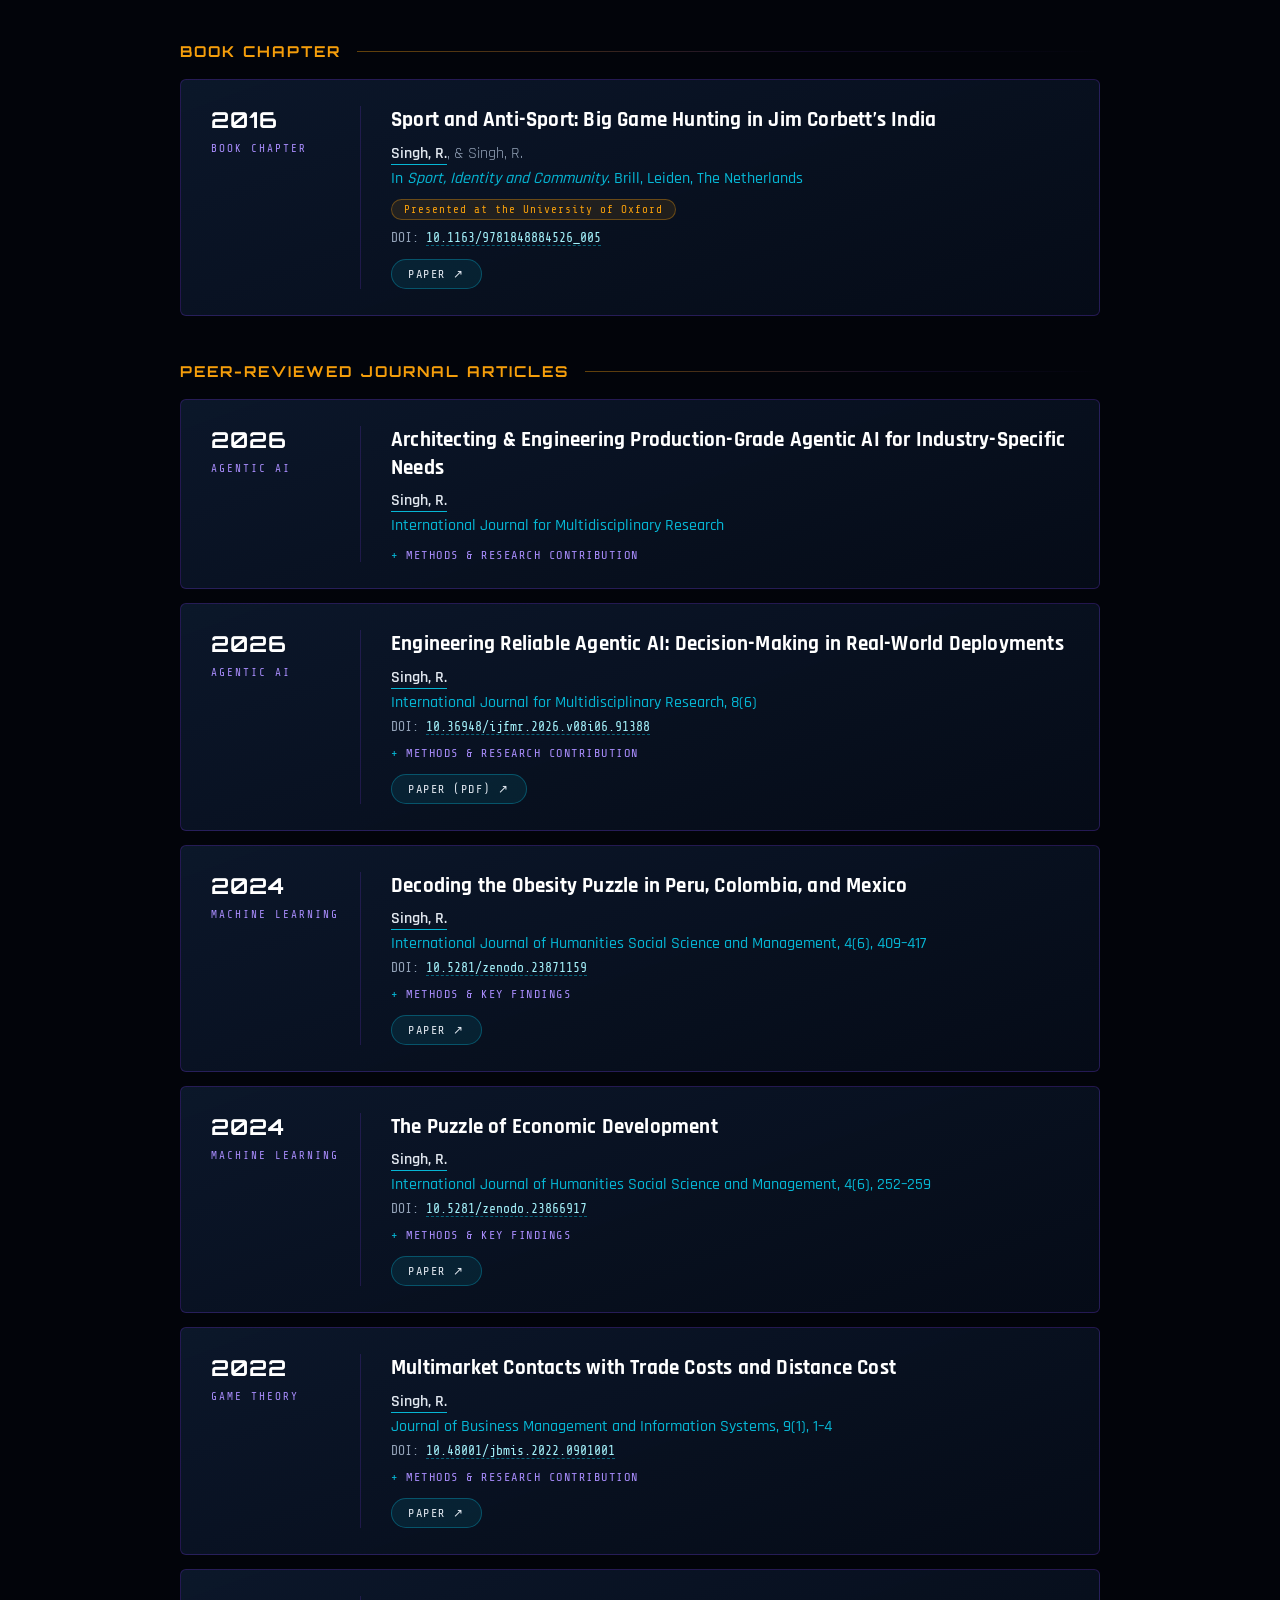
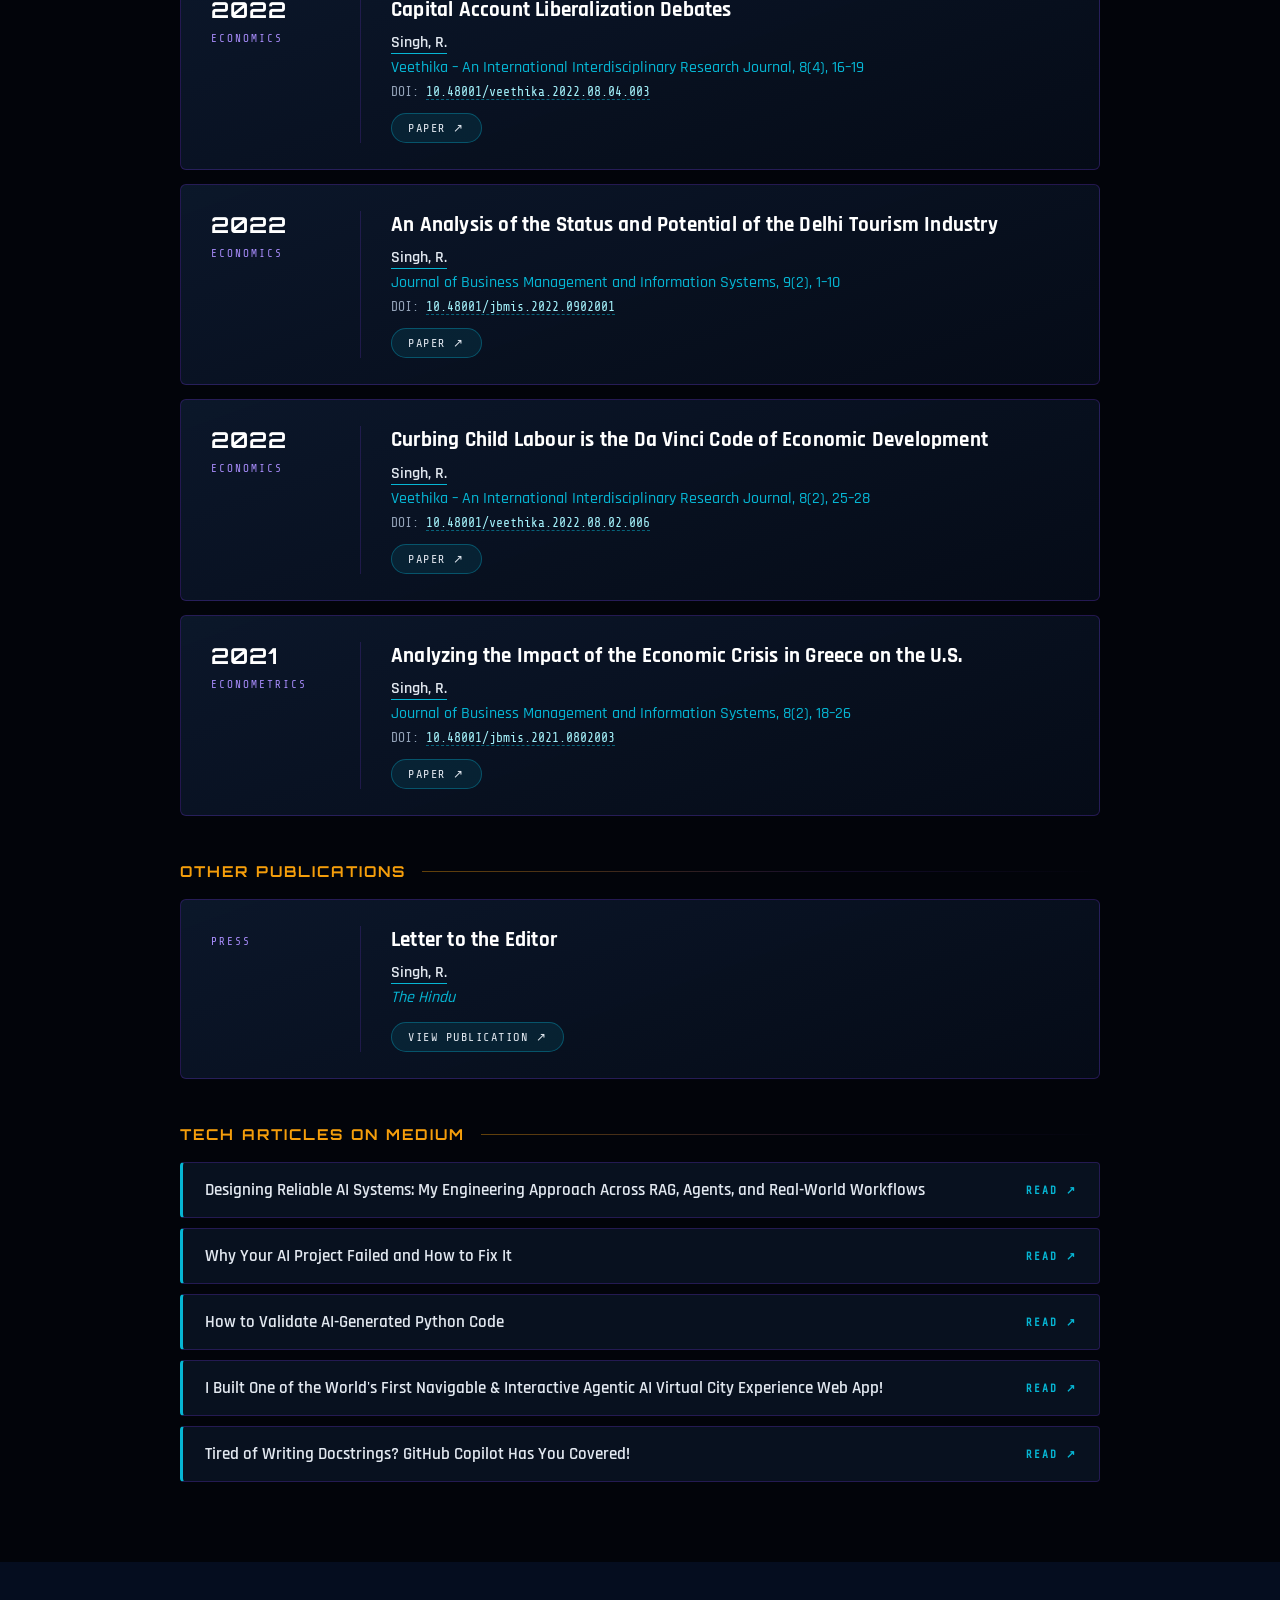
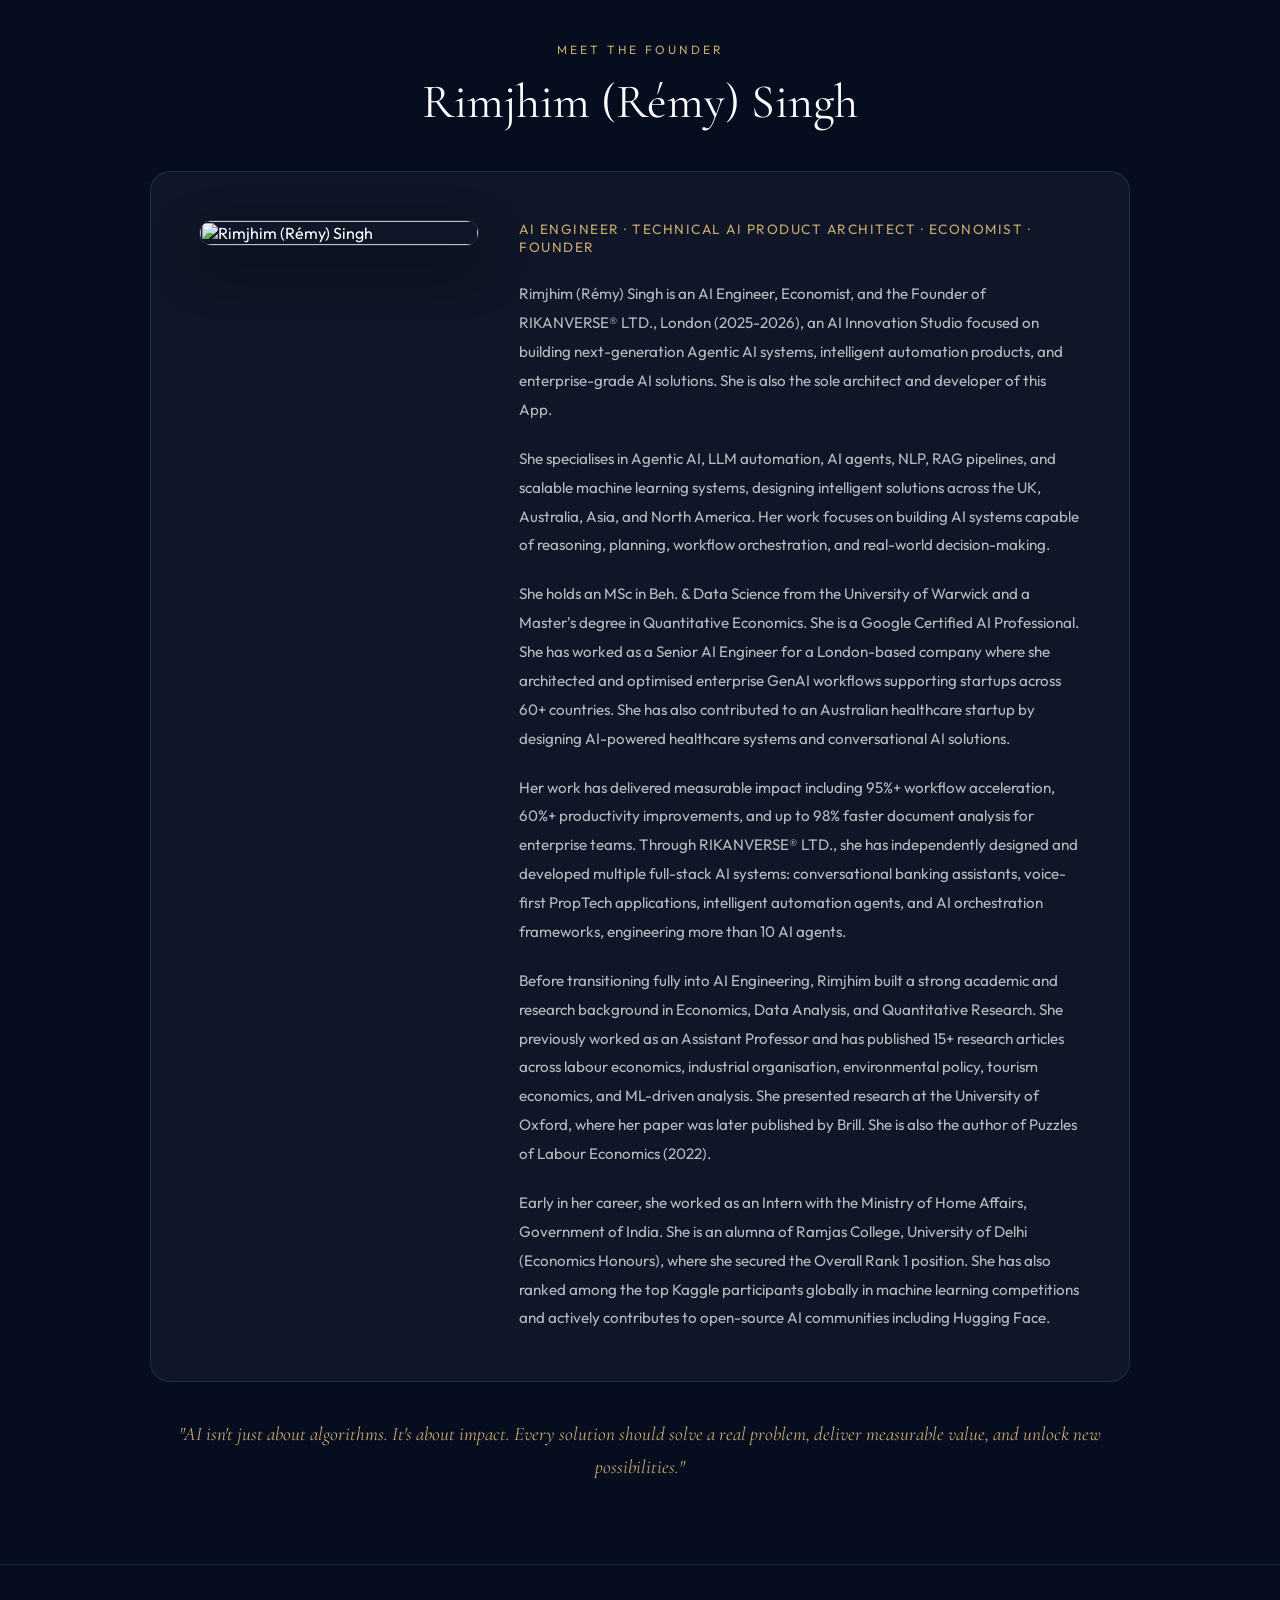
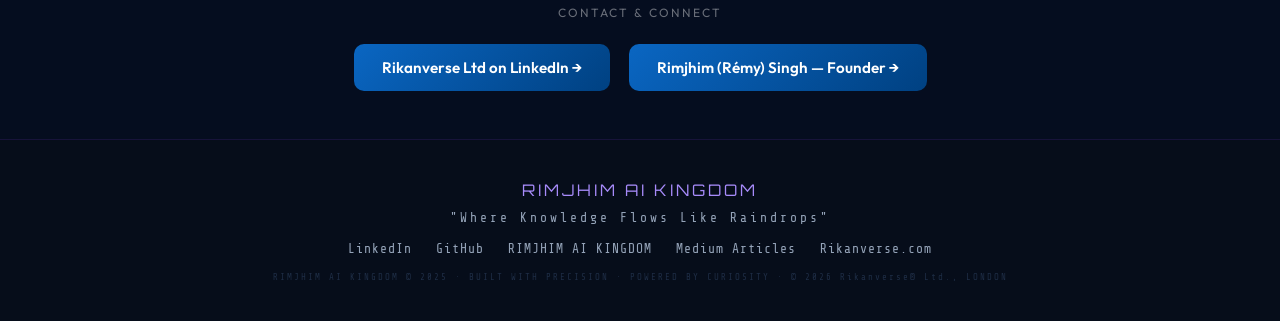
==== commit 9e270d4a: "Update index.html" ====
--- a/index.html
+++ b/index.html
@@ -5,8 +5,8 @@
 <script>window.dataLayer=window.dataLayer||[];function gtag(){dataLayer.push(arguments);}gtag('js',new Date());gtag('config','G-683D6SH4YB');</script>
 <meta charset="UTF-8">
 <meta name="viewport" content="width=device-width, initial-scale=1.0">
-<meta name="description" content="RIMJHIM AI KINGDOM — One of the World's First Navigable Agentic AI Ecosystem. Built by Rimjhim (Rémy) Singh, London.">
-<meta name="keywords" content="AI Engineer, Agentic AI, LLM, RAG, AI Agents, London, ReAct">
+<meta name="description" content="RIMJHIM AI KINGDOM — One of the World's First Navigable Agentic AI Ecosystem. Built by Rimjhim (Rémy) Singh">
+<meta name="keywords" content="AI Engineer, Agentic AI, LLM, RAG, AI Agents, ReAct">
 <meta name="author" content="Rimjhim Singh">
 <!-- Open Graph / Link Preview -->
 <meta property="og:type" content="website">
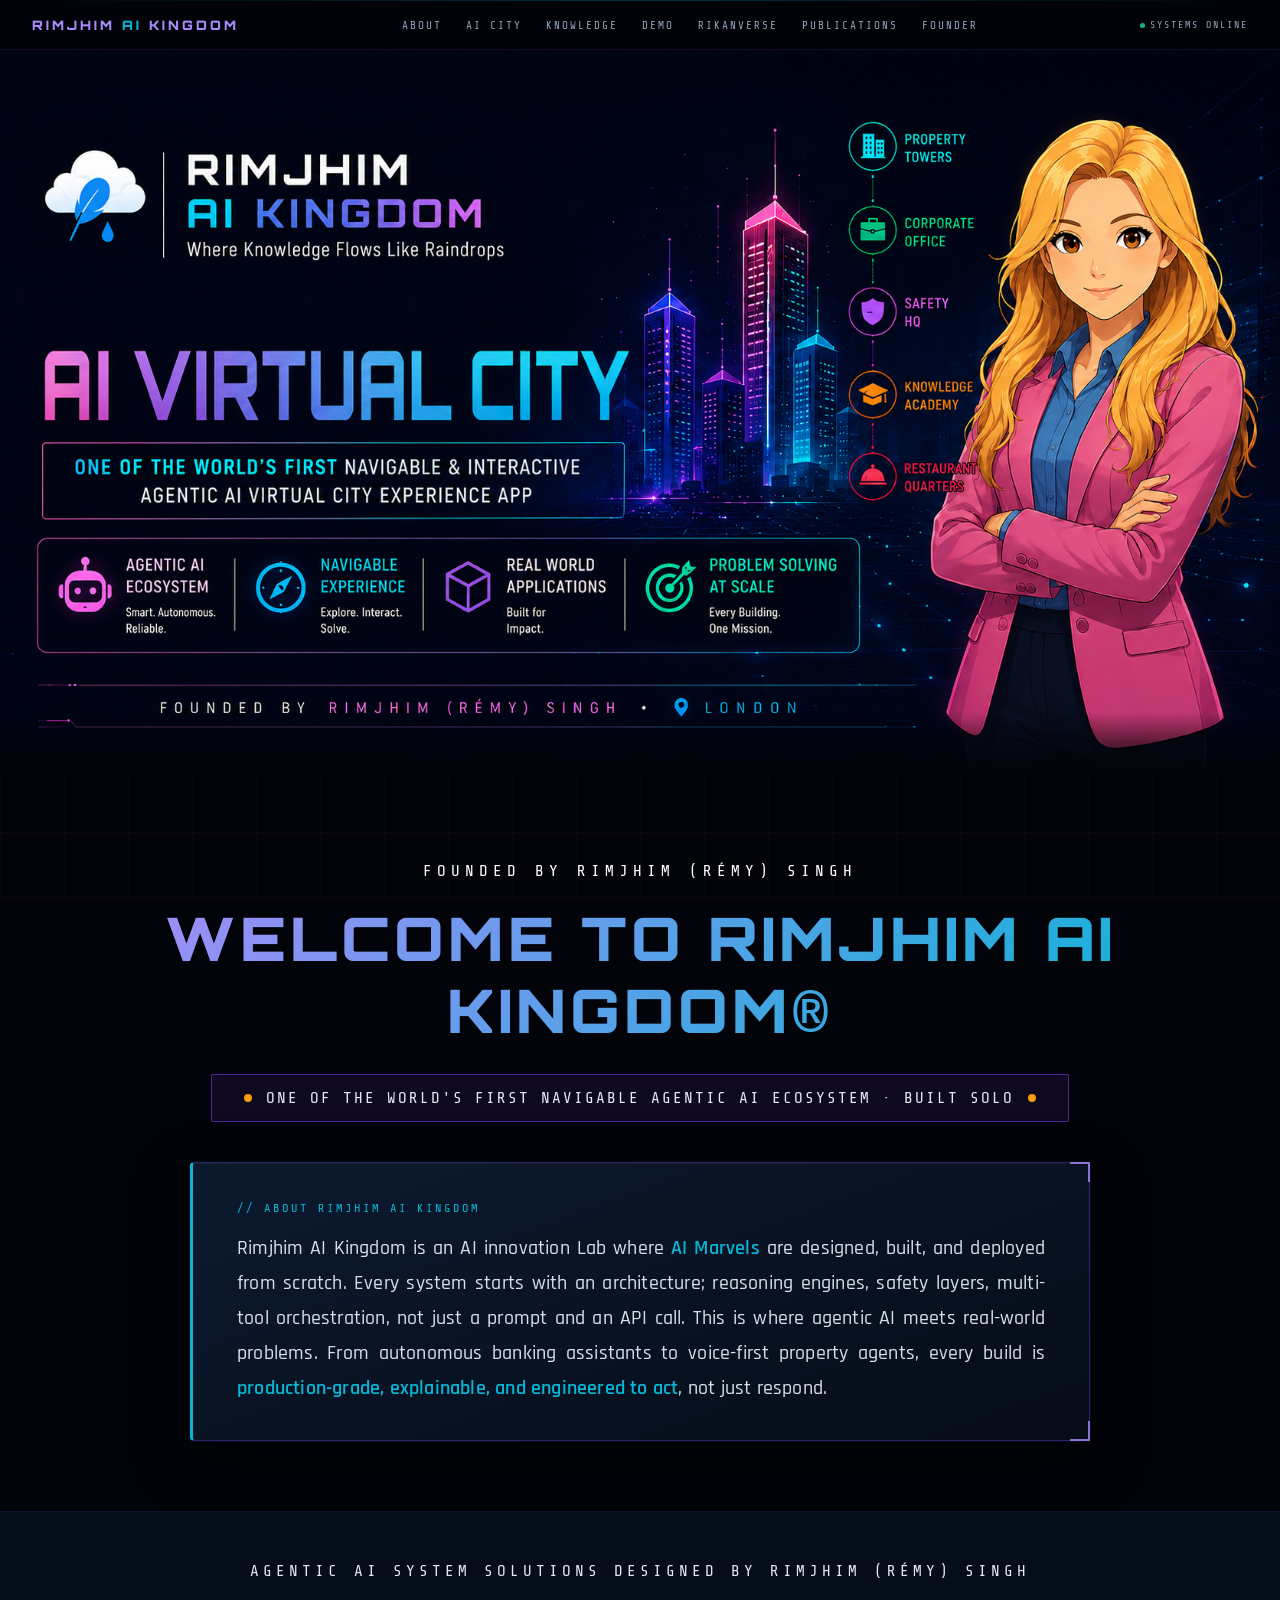
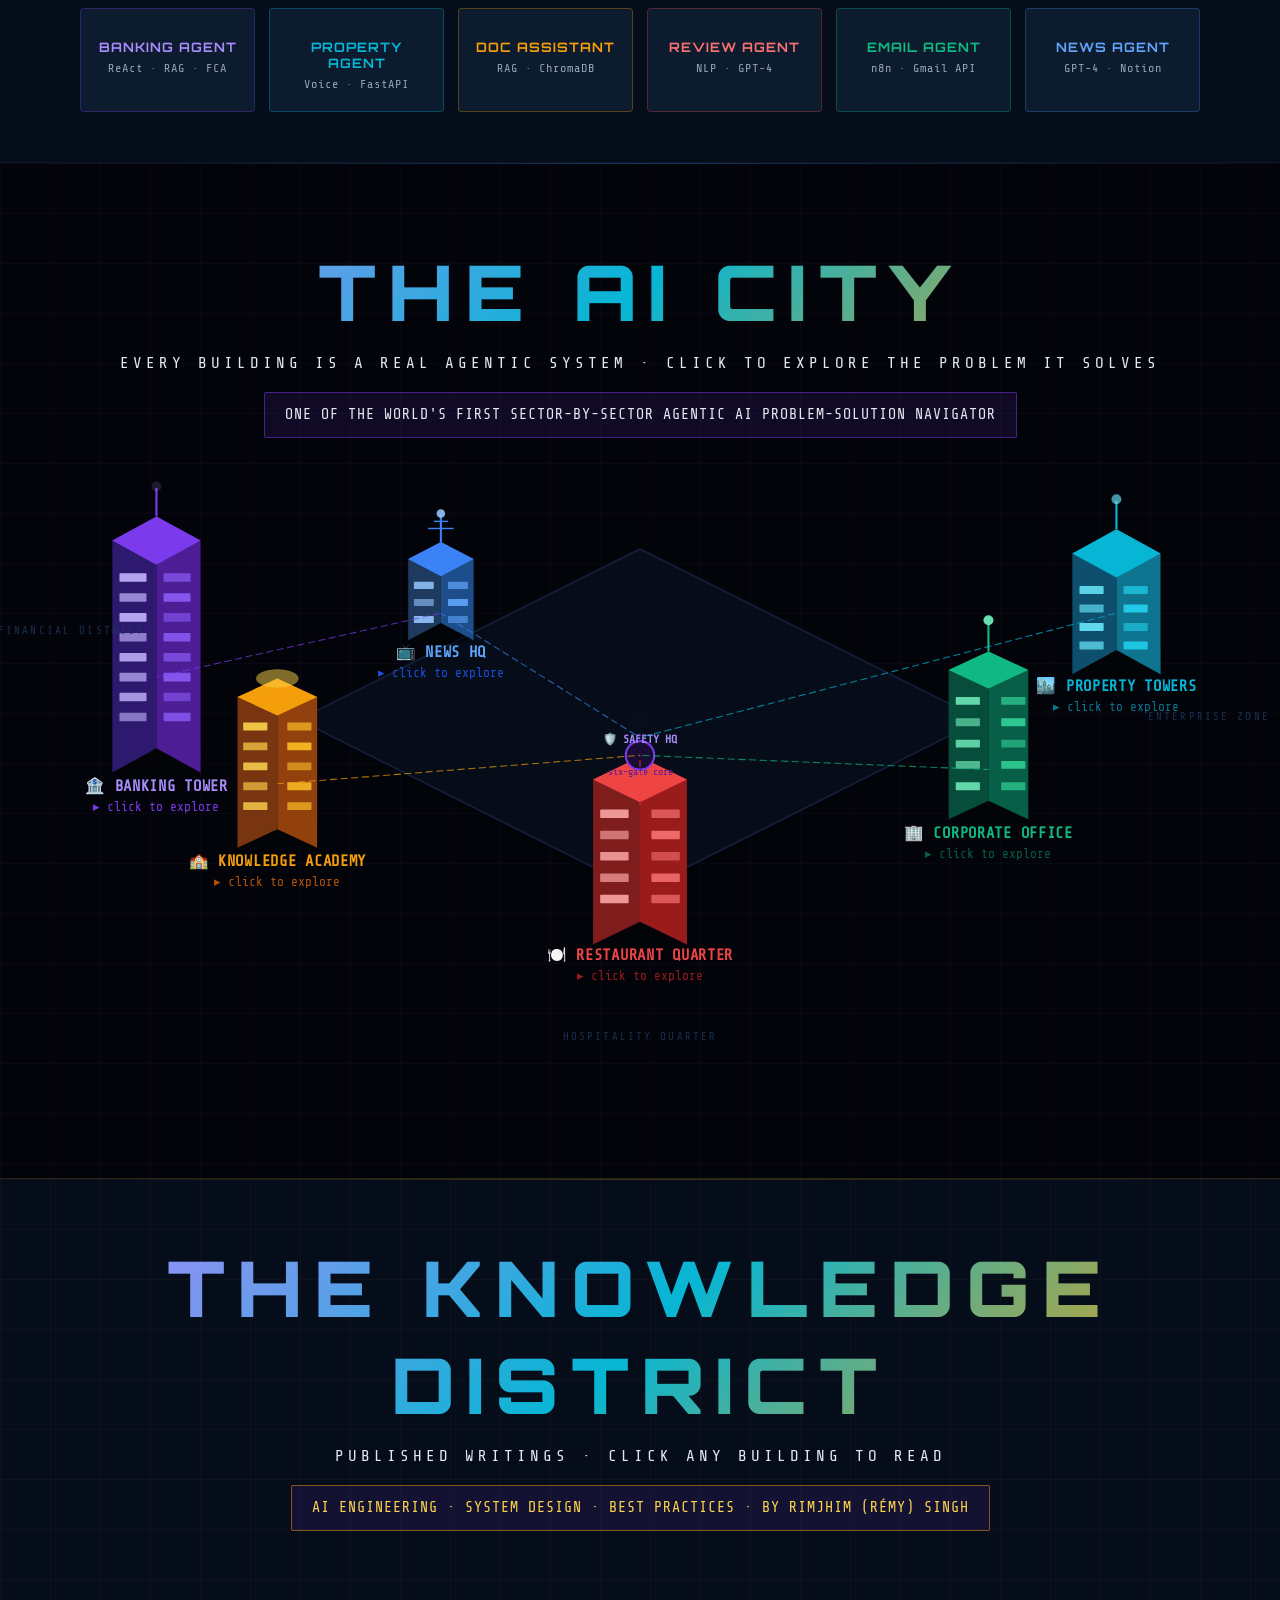
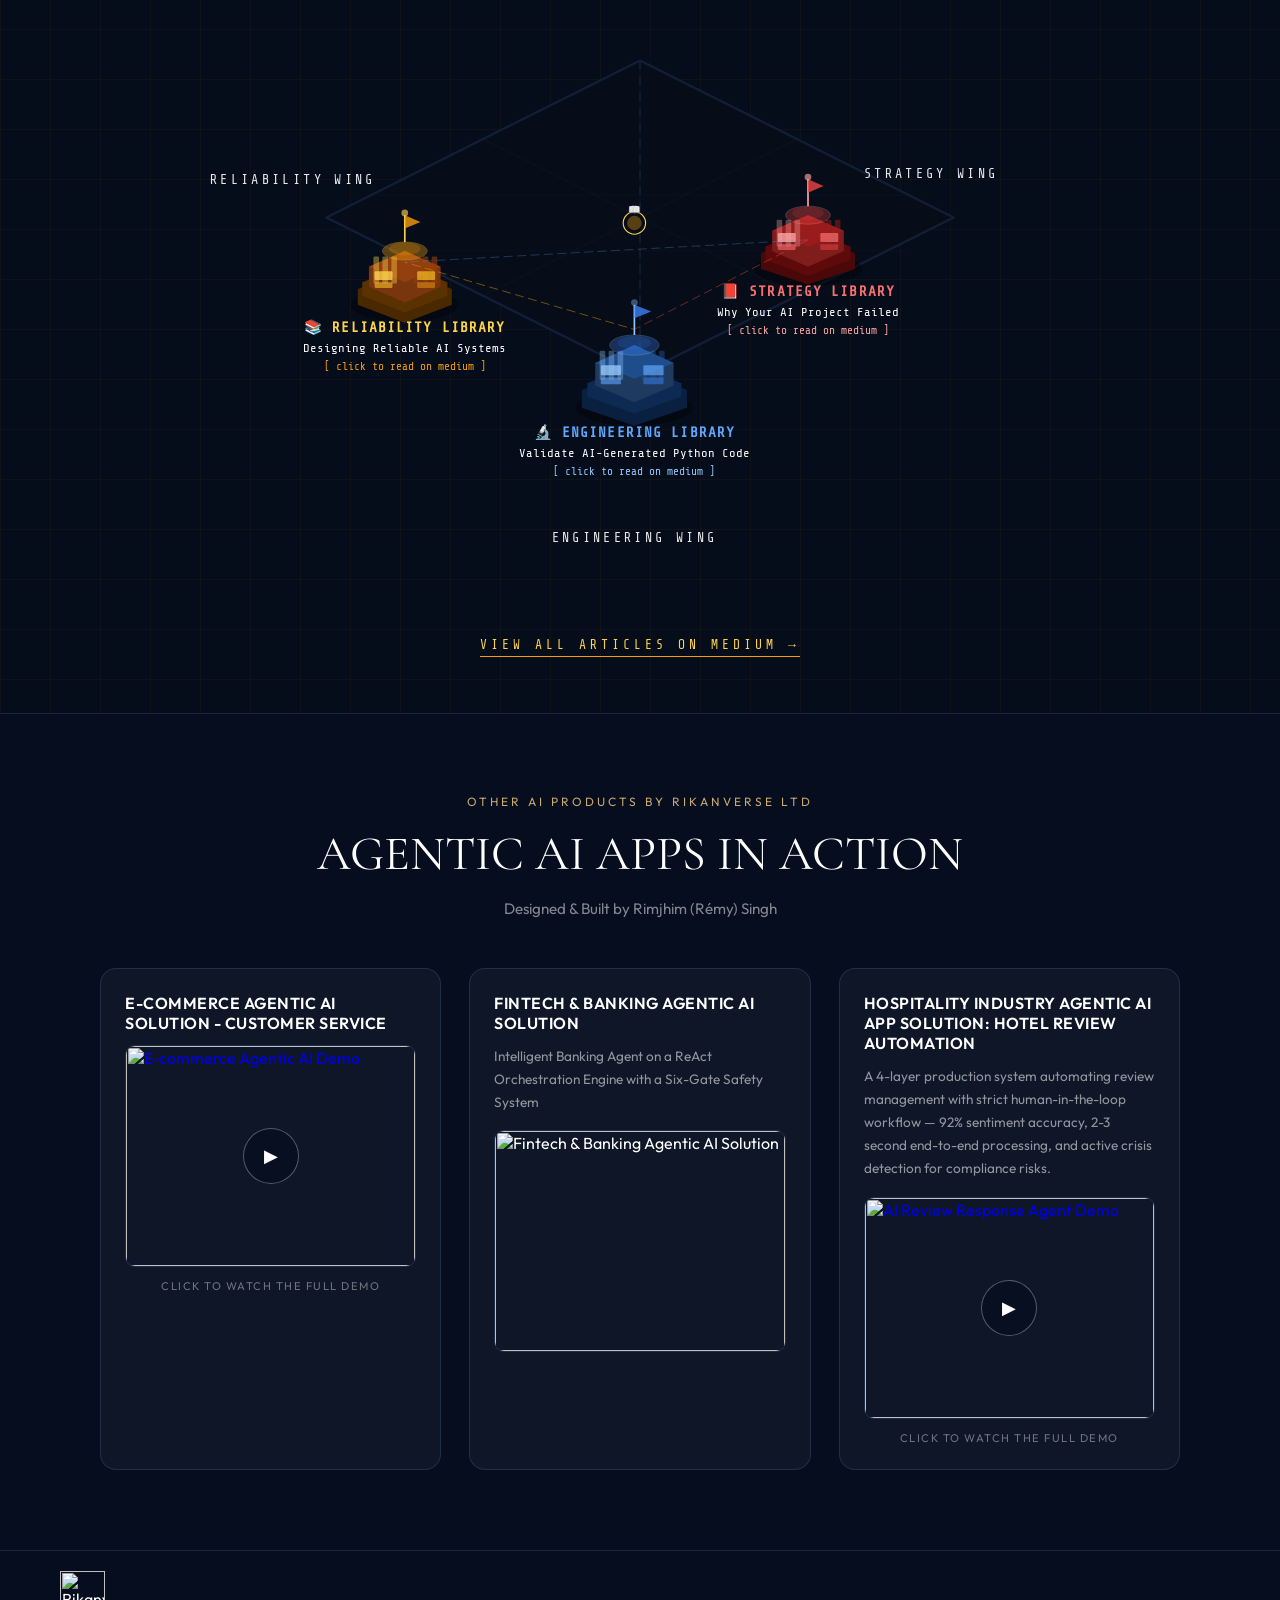
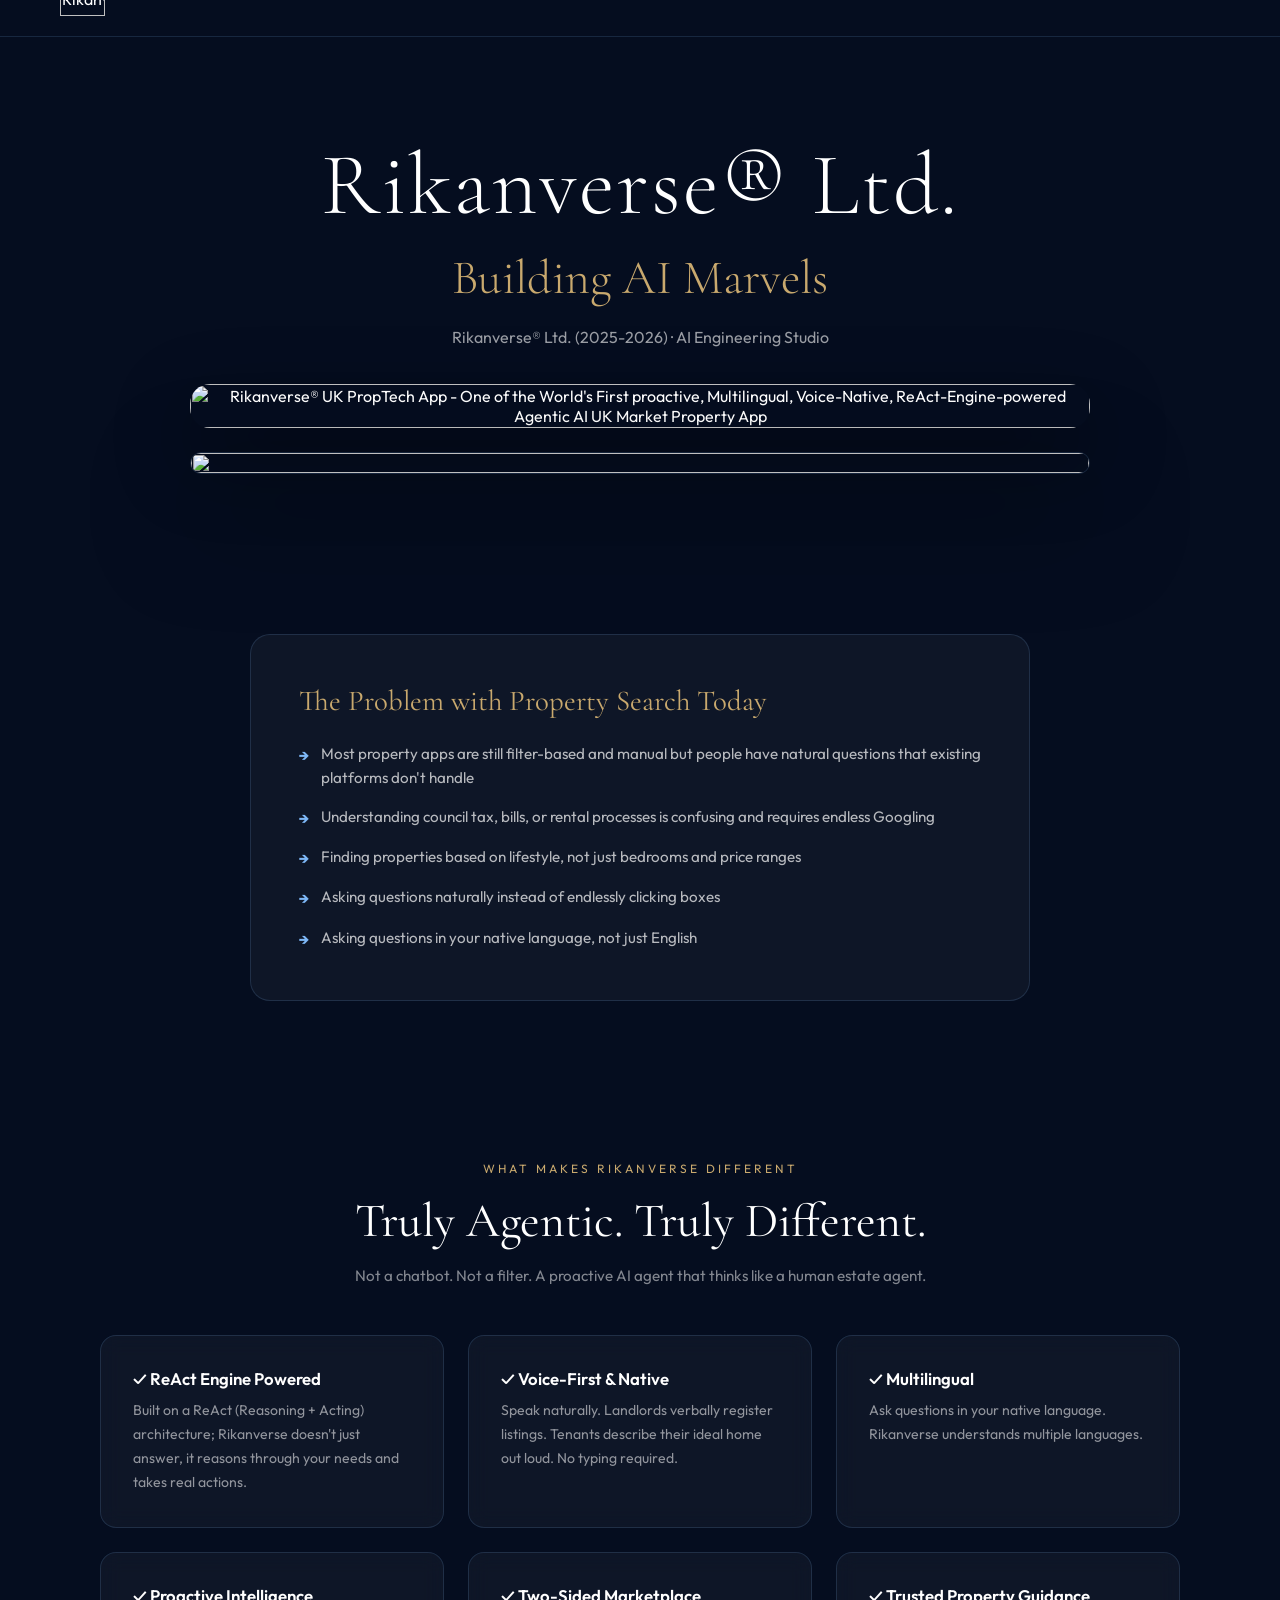
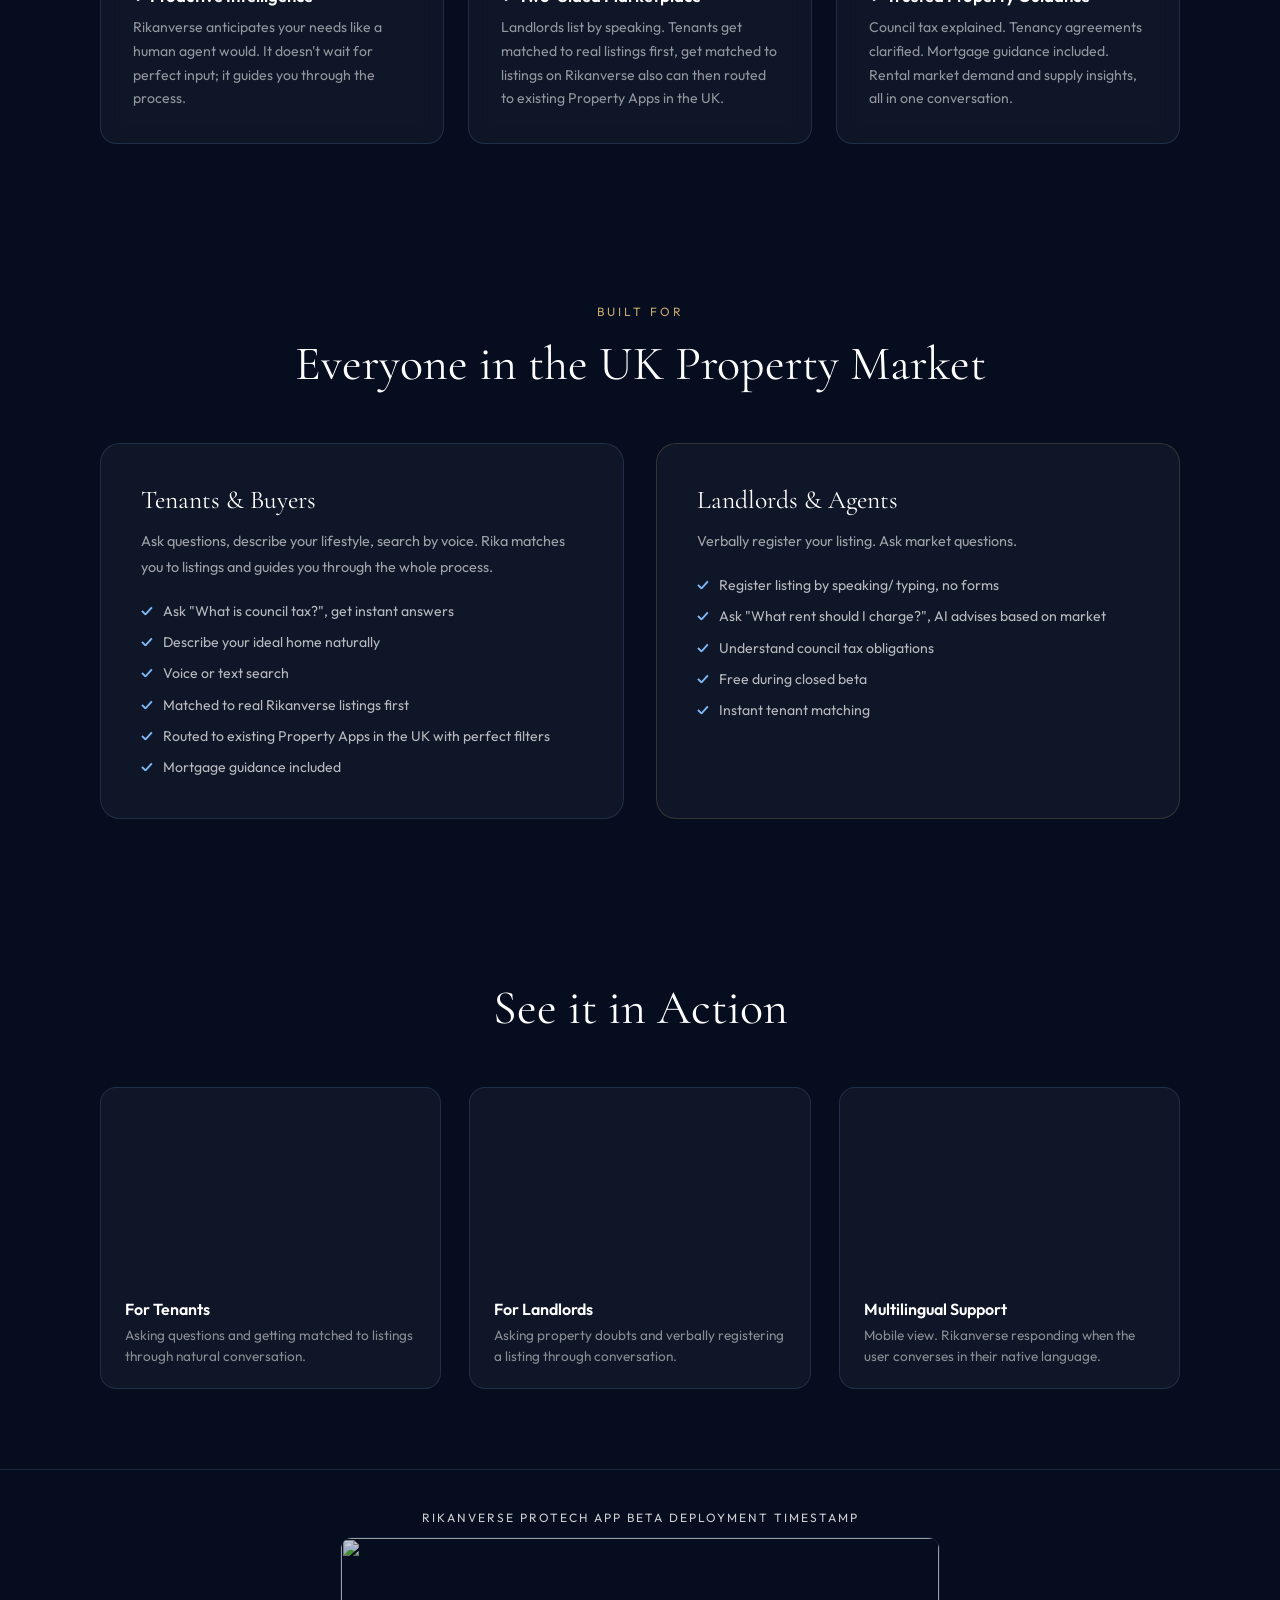
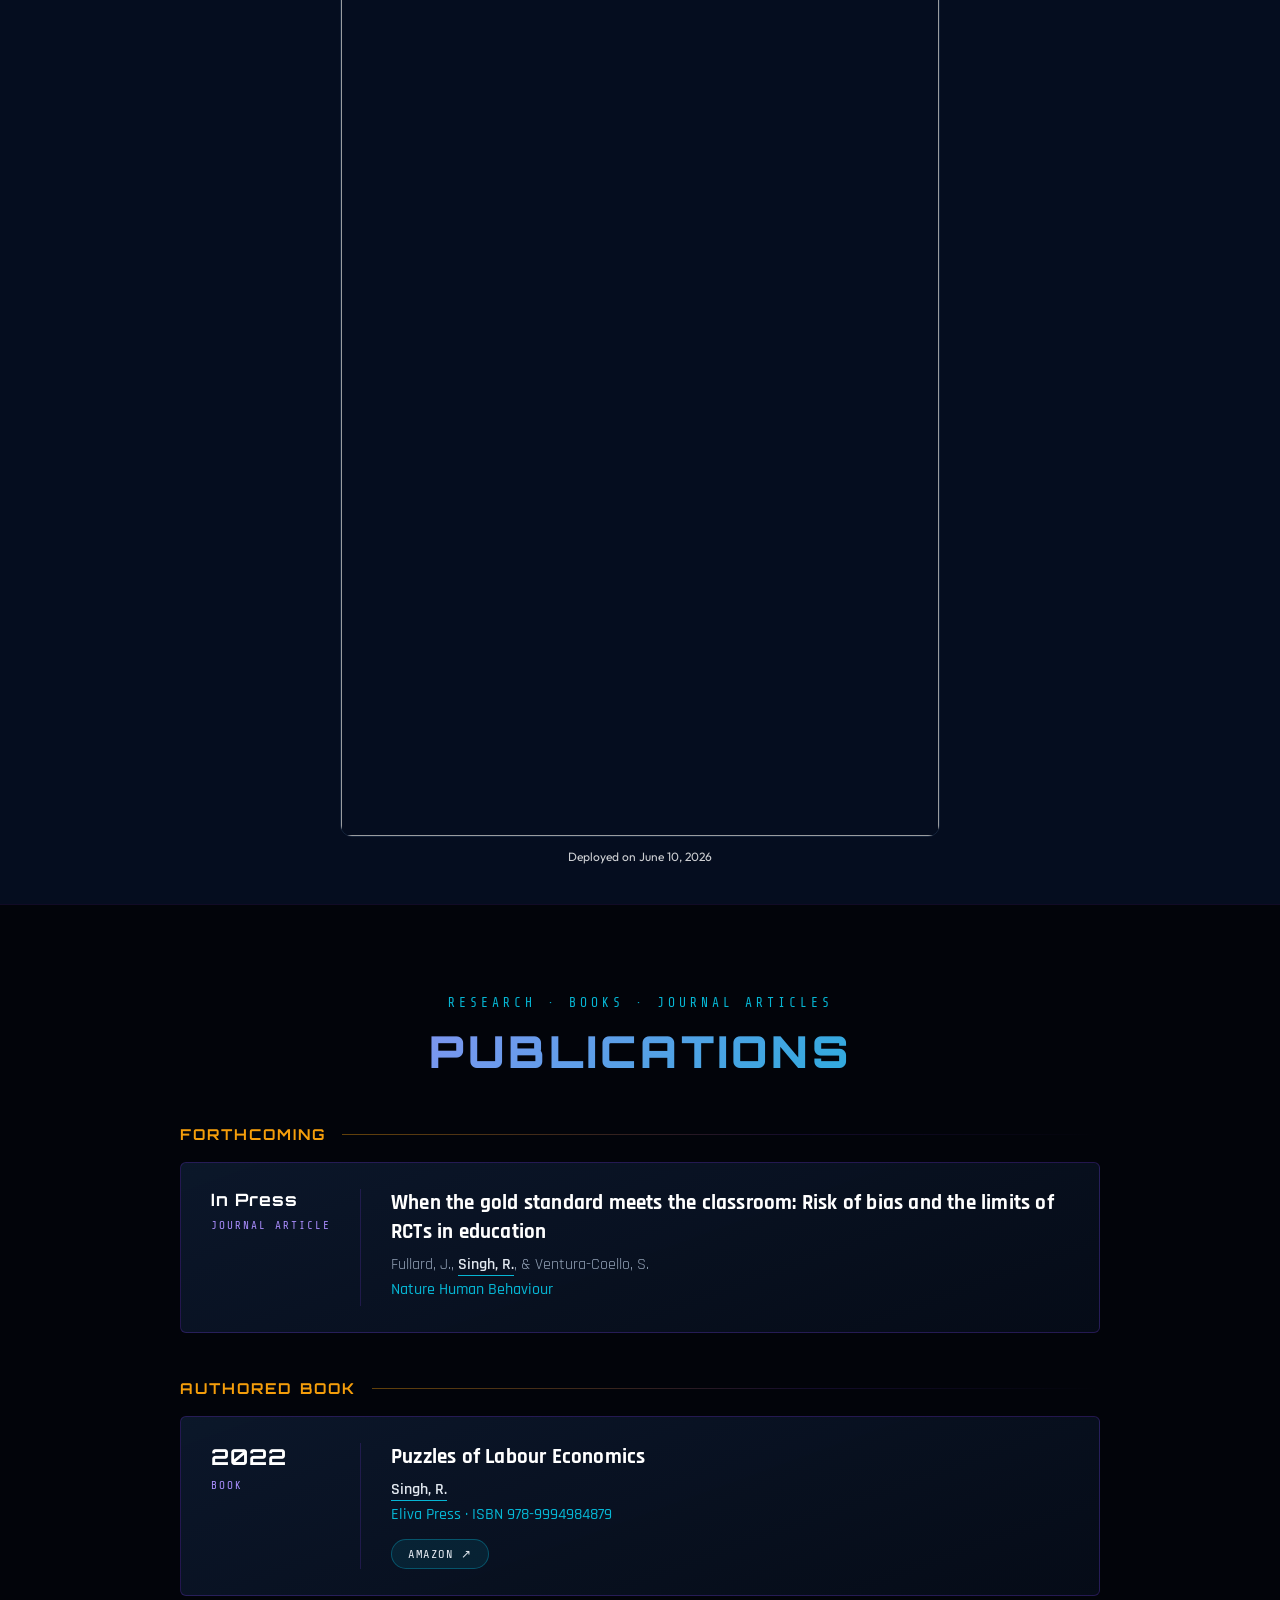
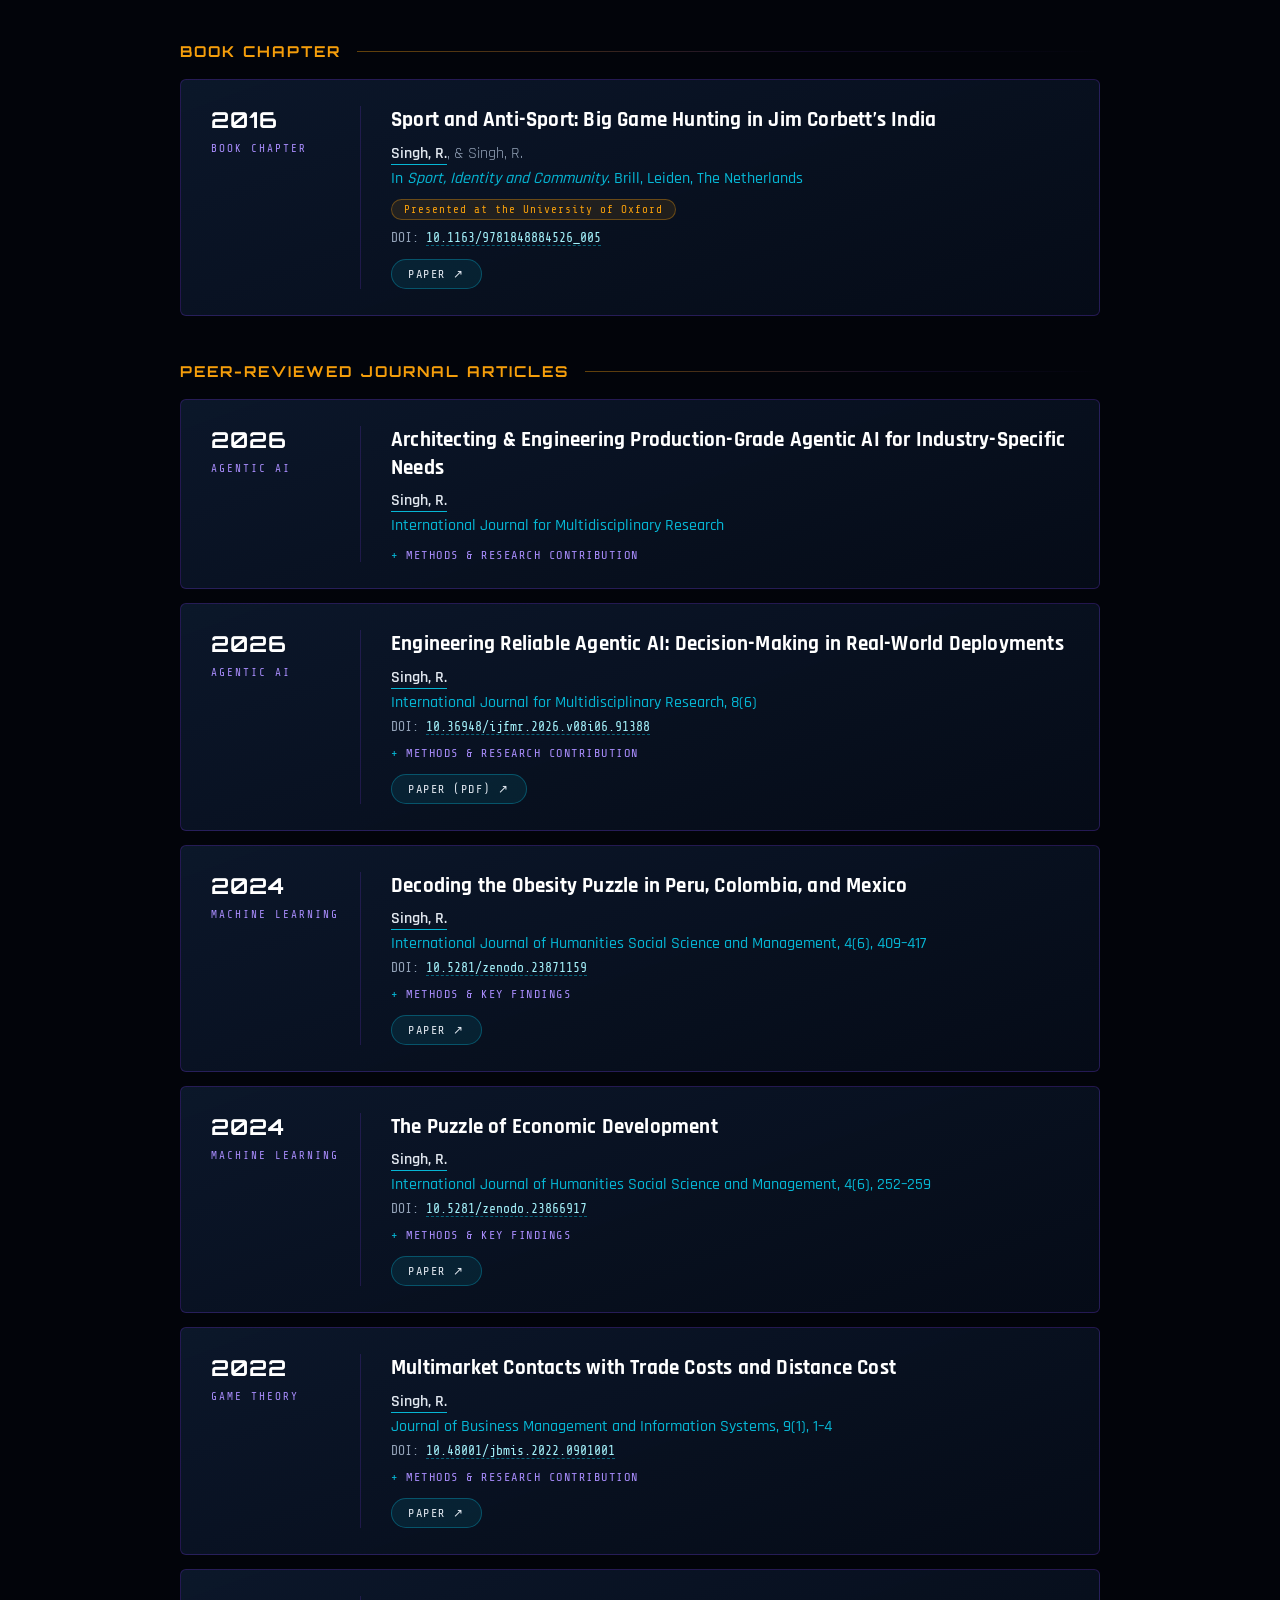
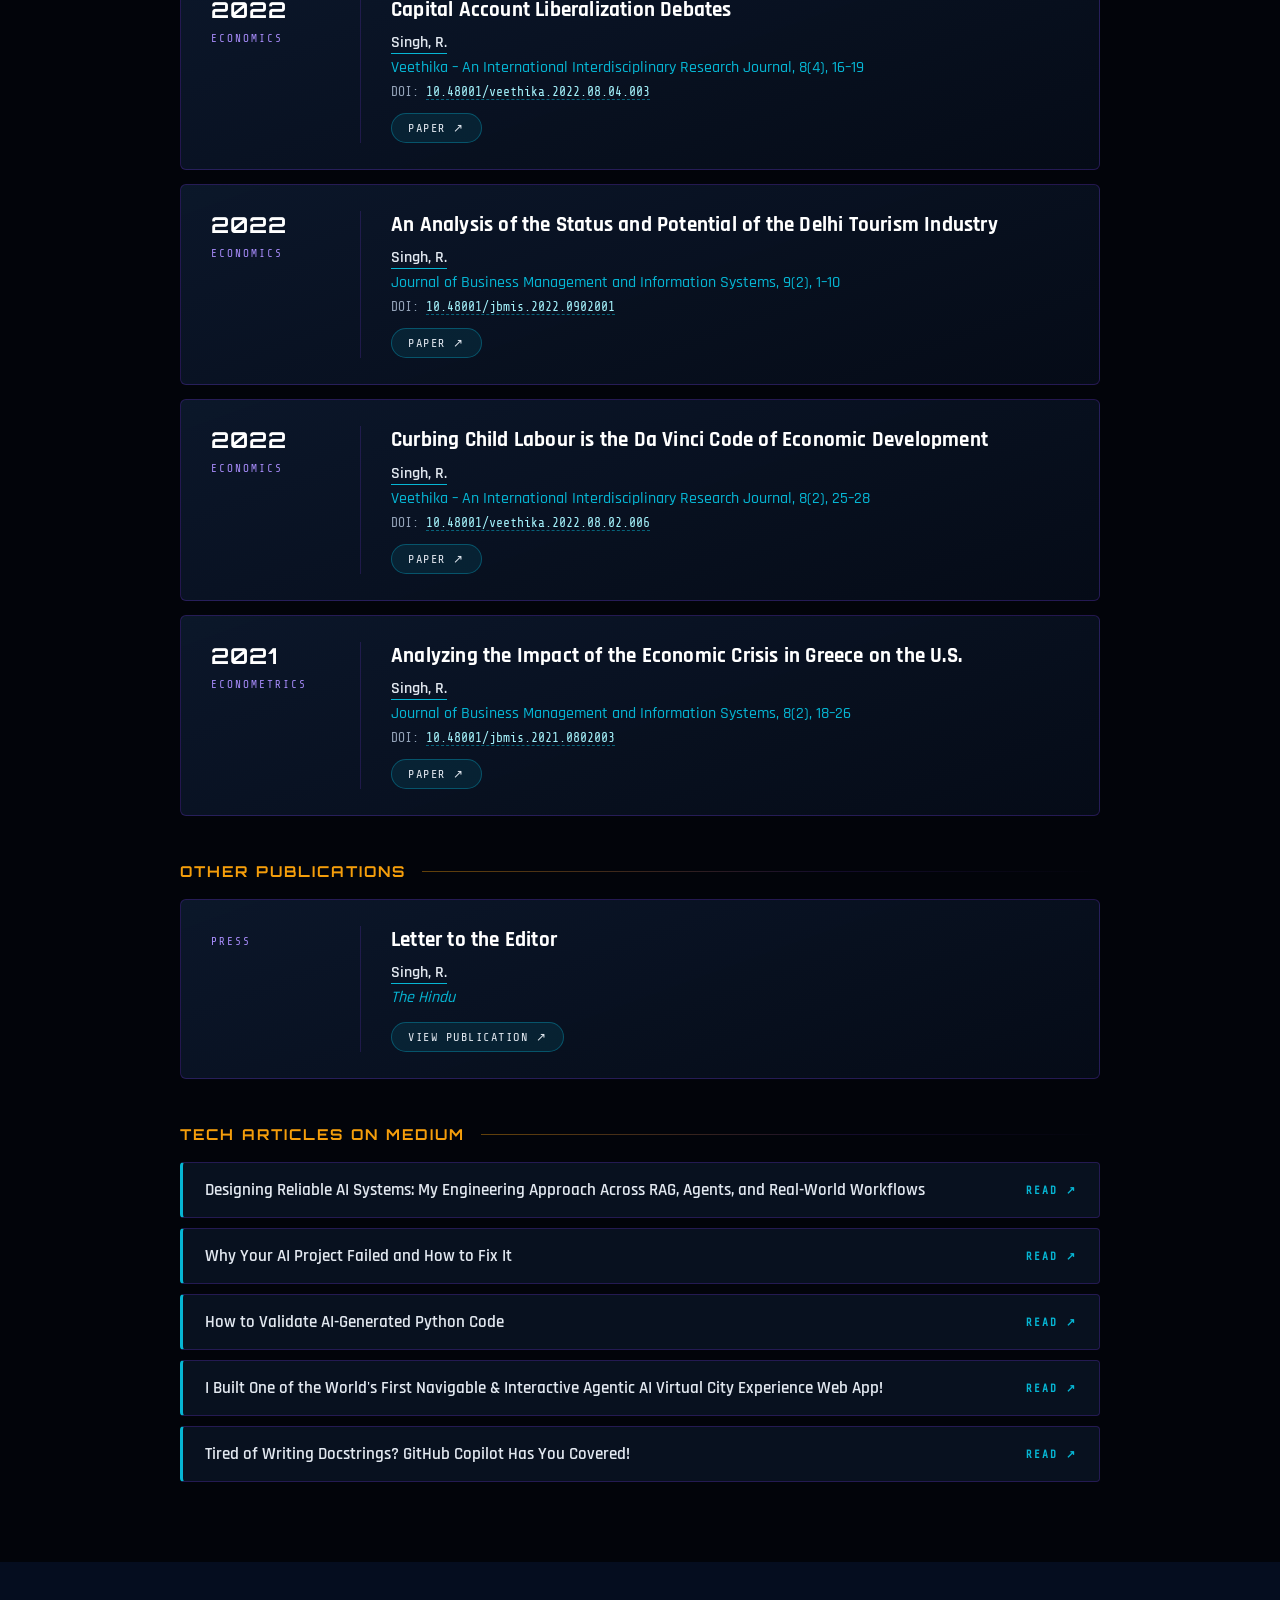
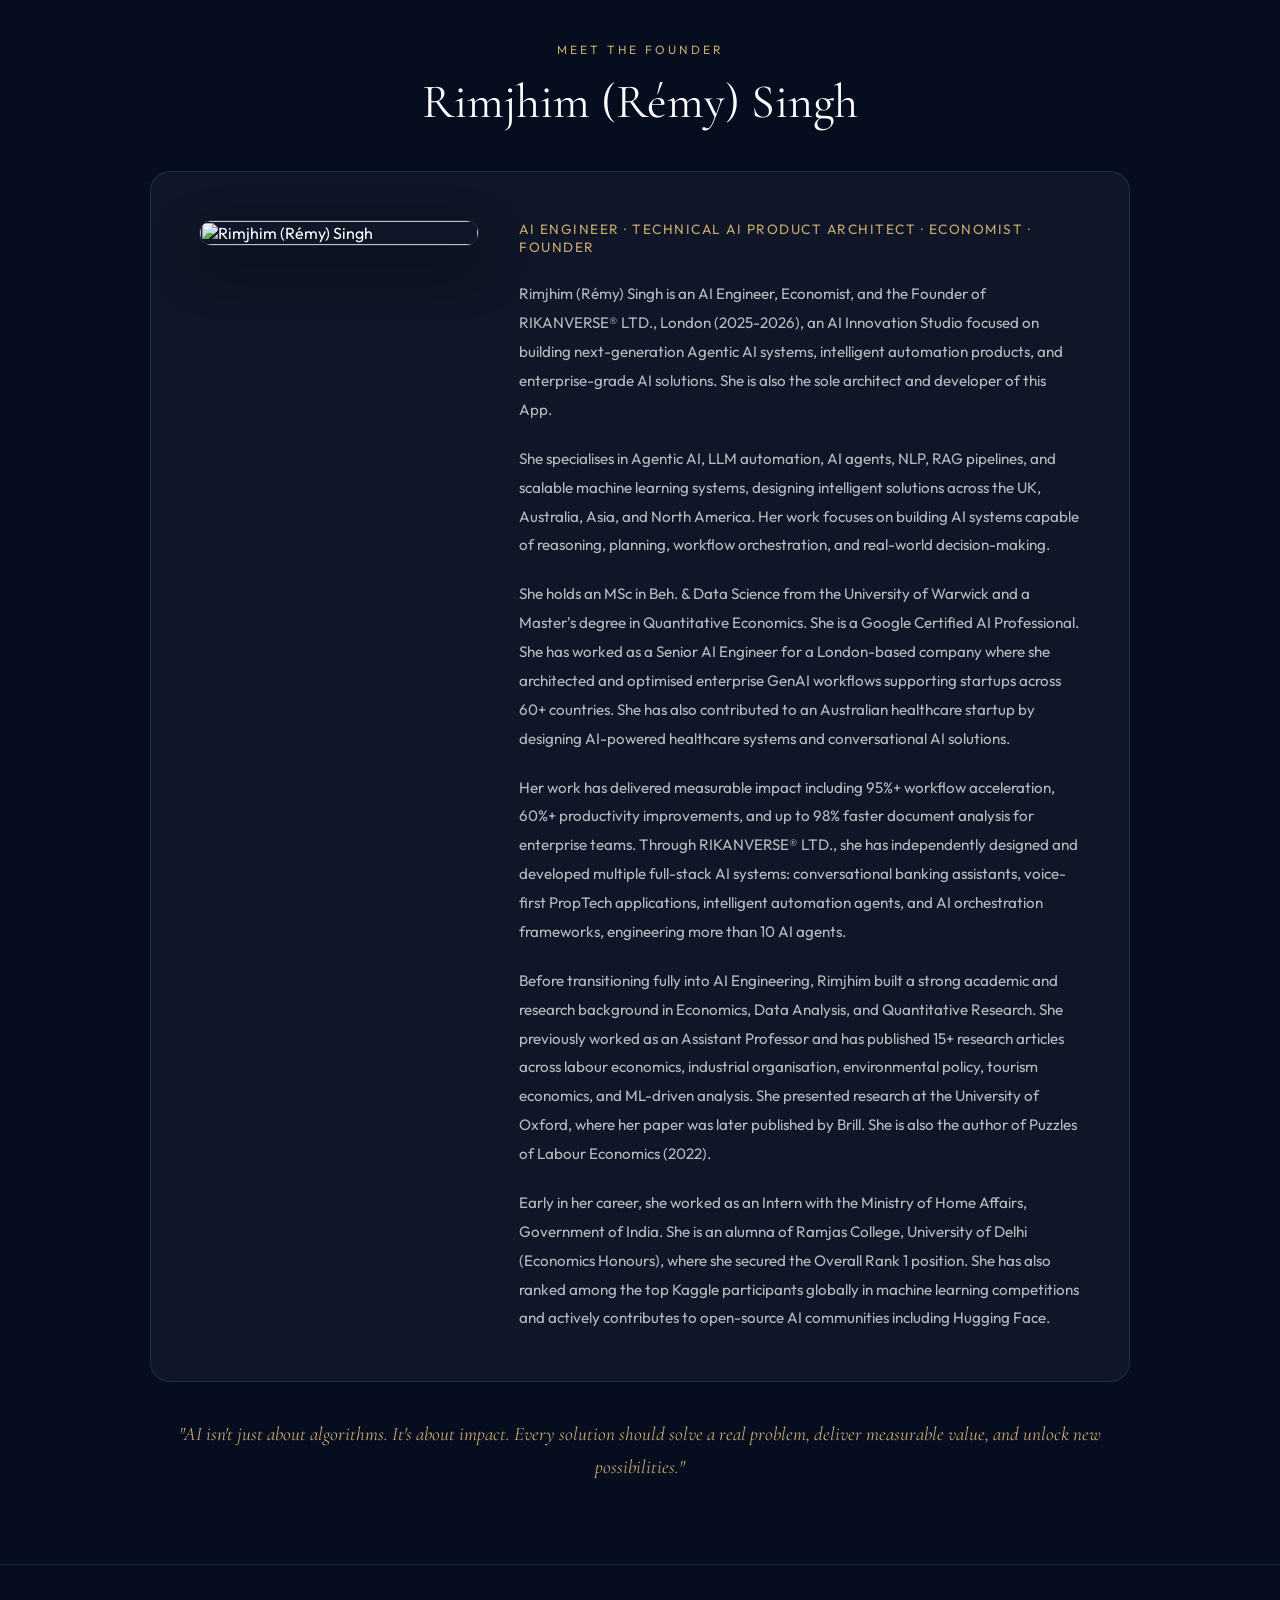
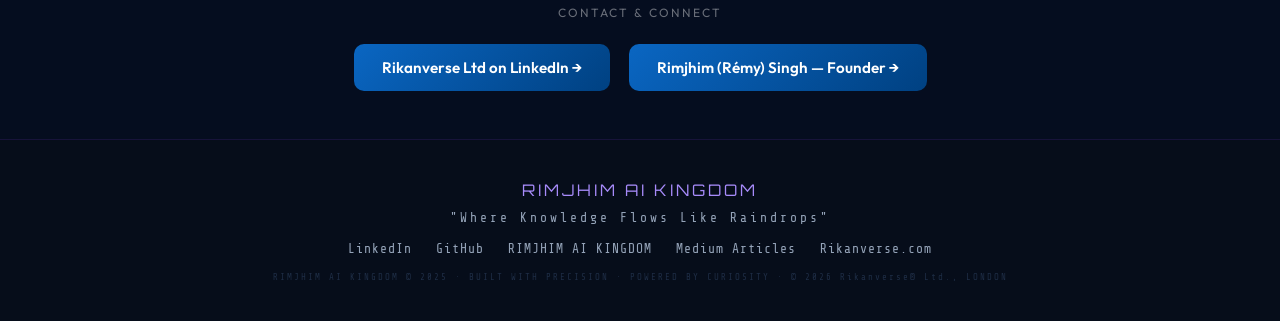
==== commit 9fe4ded9: "Update index.html" ====
--- a/index.html
+++ b/index.html
@@ -367,7 +367,7 @@
 <!-- ══ 02 INTRO ══ -->
 <section id="intro" class="intro-section">
   <div class="container">
-    <p class="intro-eyebrow">FOUNDED BY RIMJHIM (RÉMY) SINGH · LONDON</p>
+    <p class="intro-eyebrow">FOUNDED BY RIMJHIM (RÉMY) SINGH </p>
     <h1 class="intro-title">WELCOME TO RIMJHIM AI KINGDOM®</h1>
     <div class="world-first-badge">
       <div class="wfb-inner">
